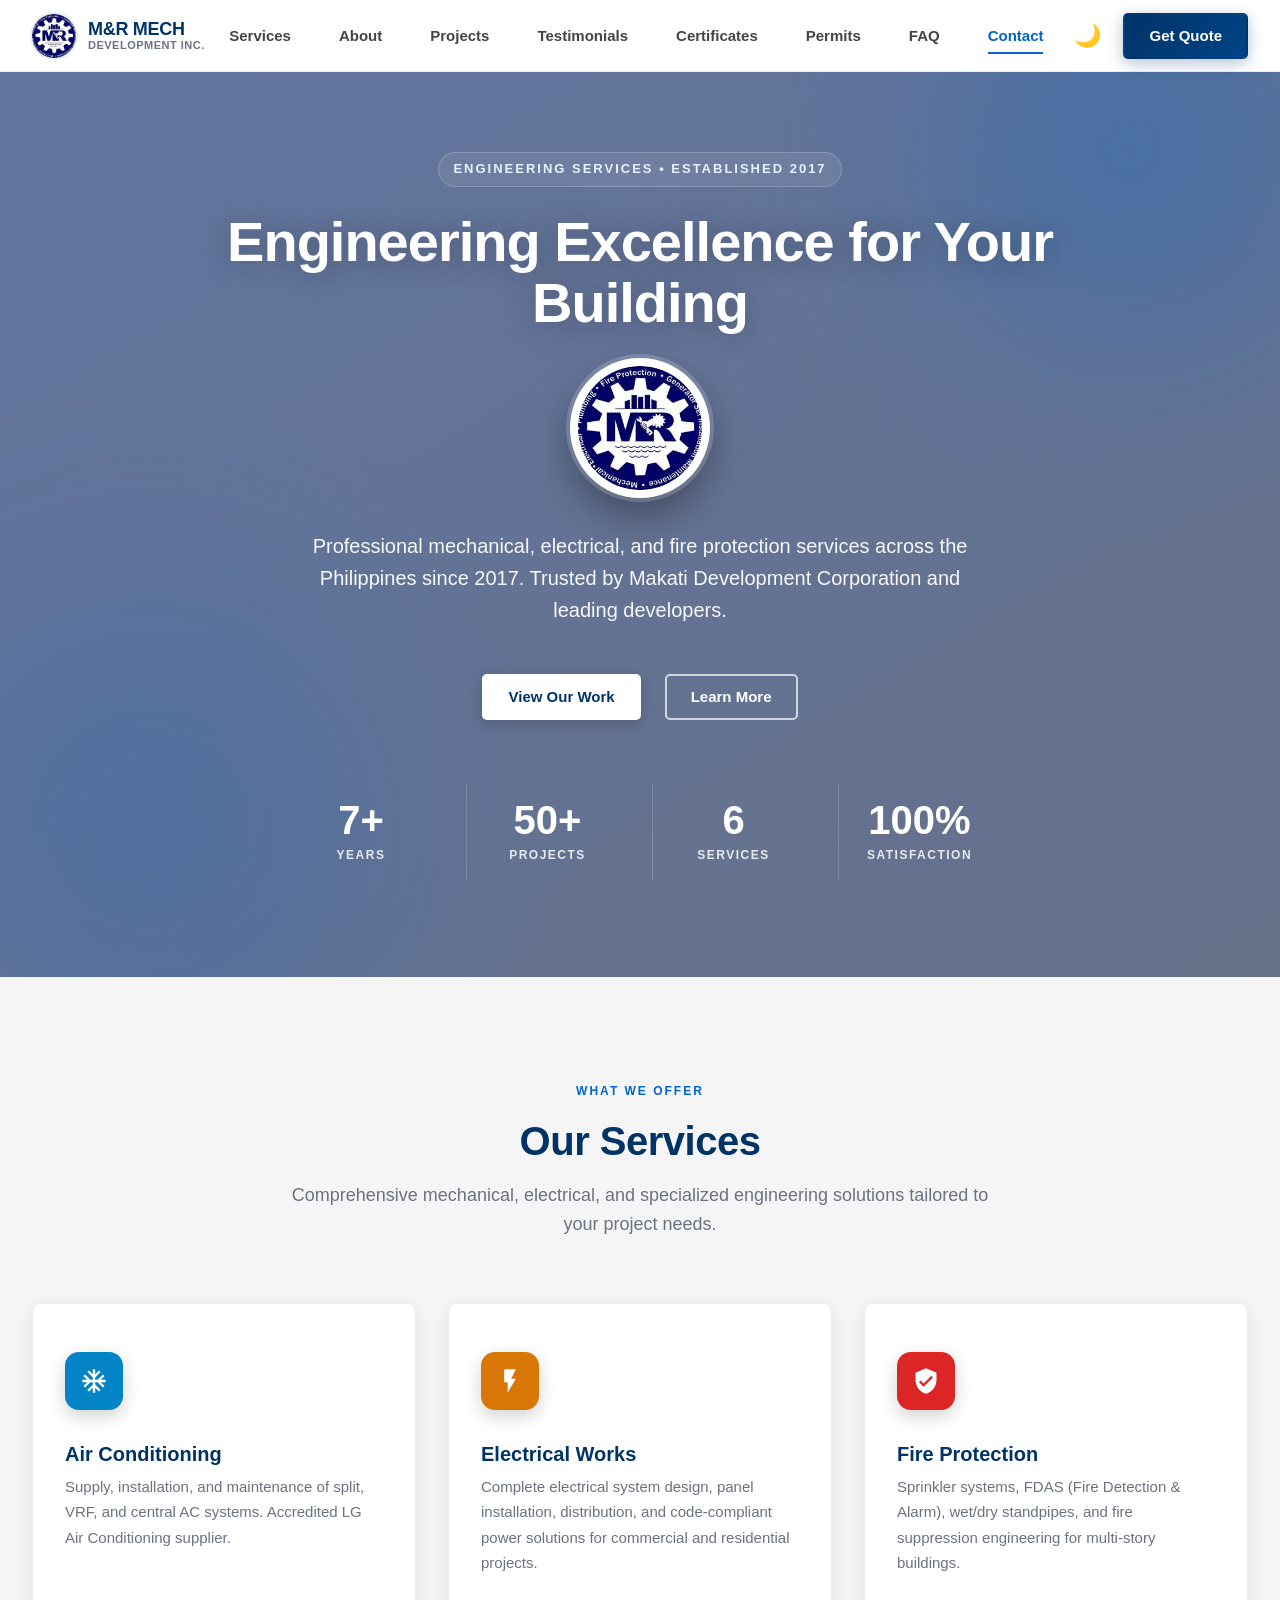
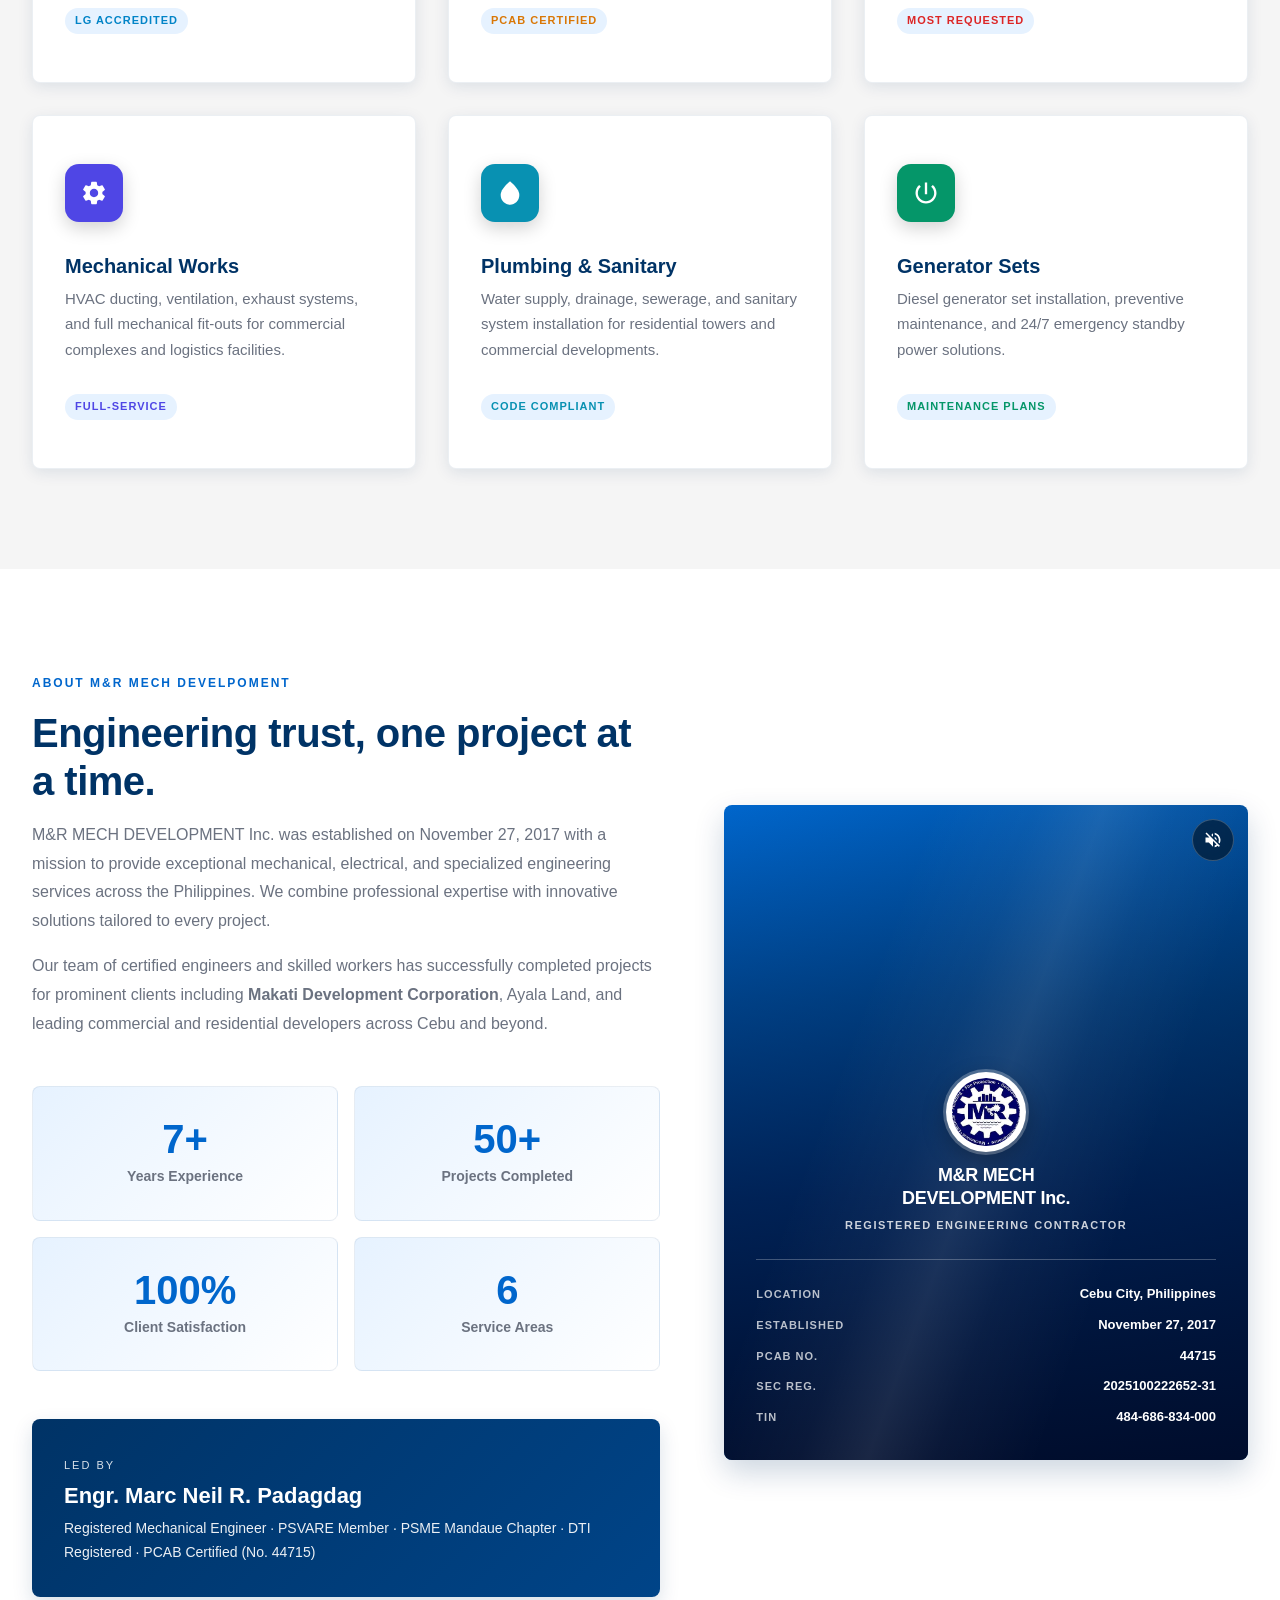
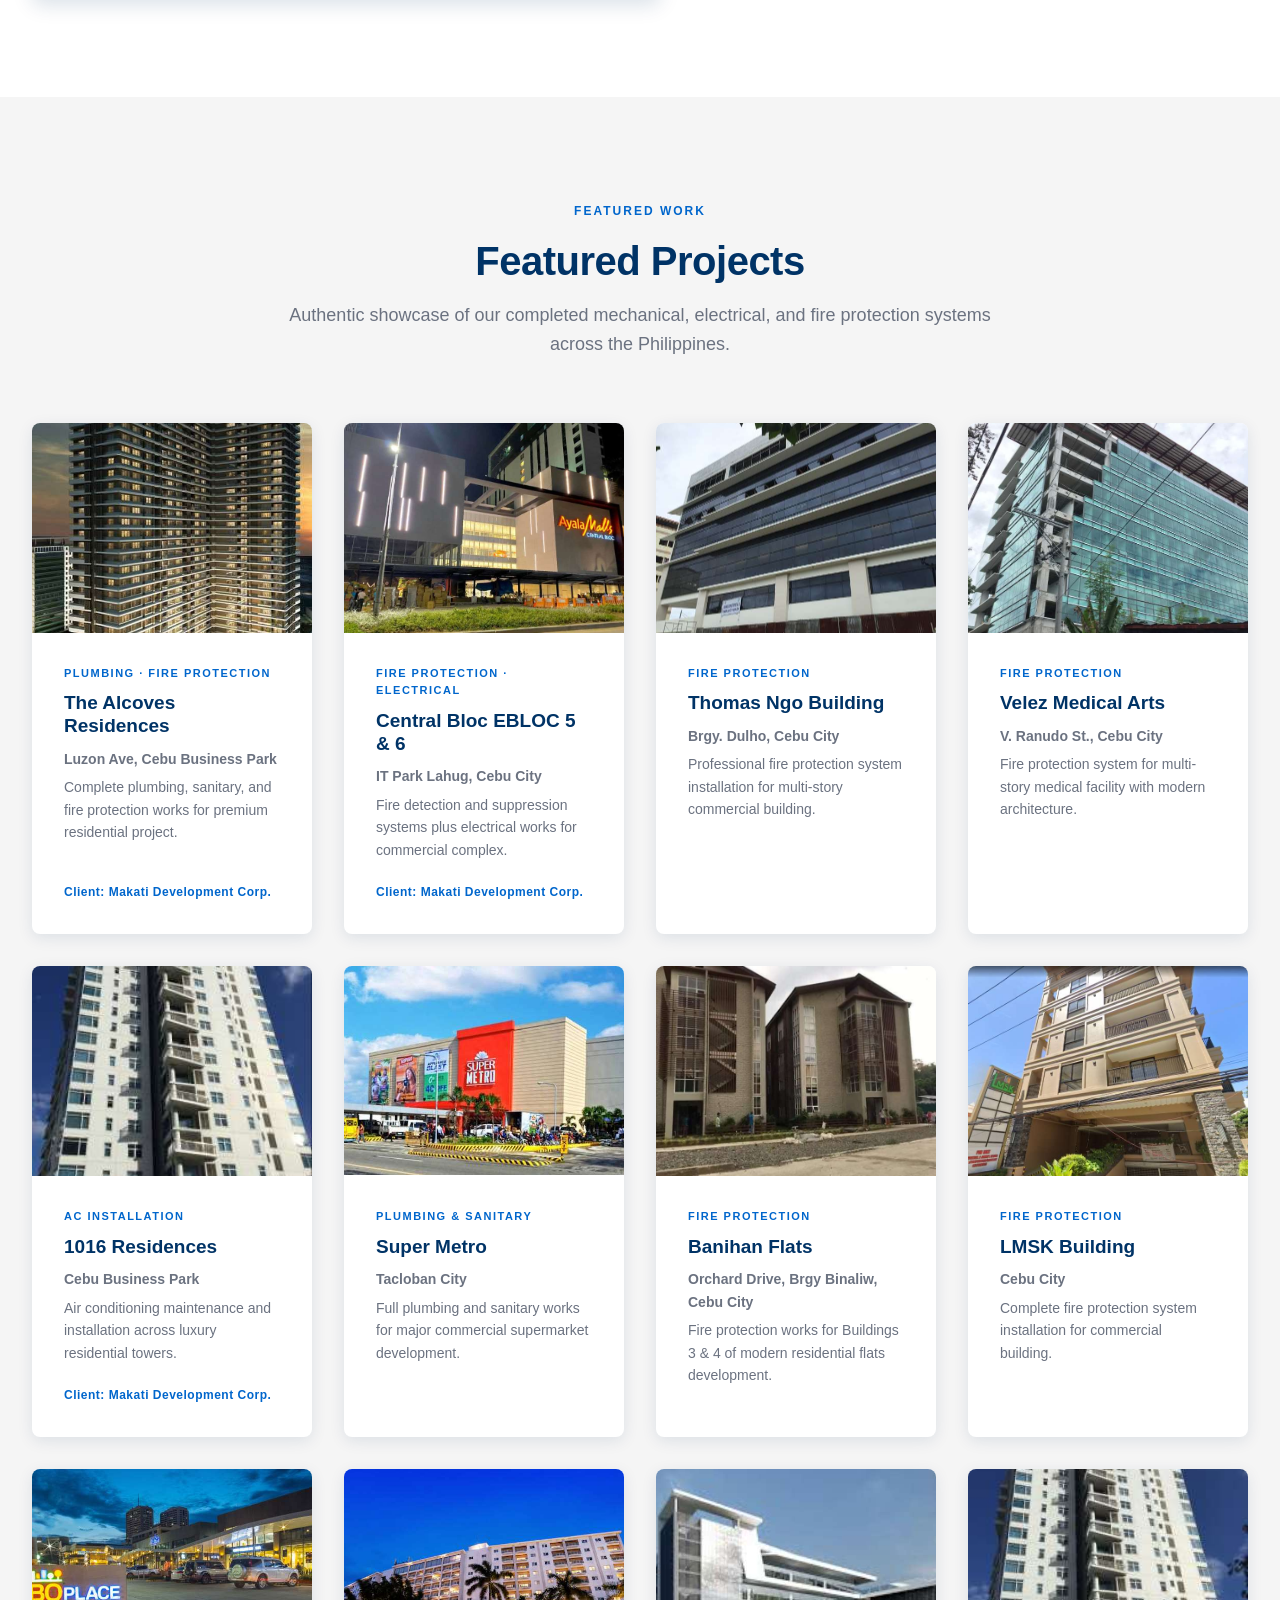
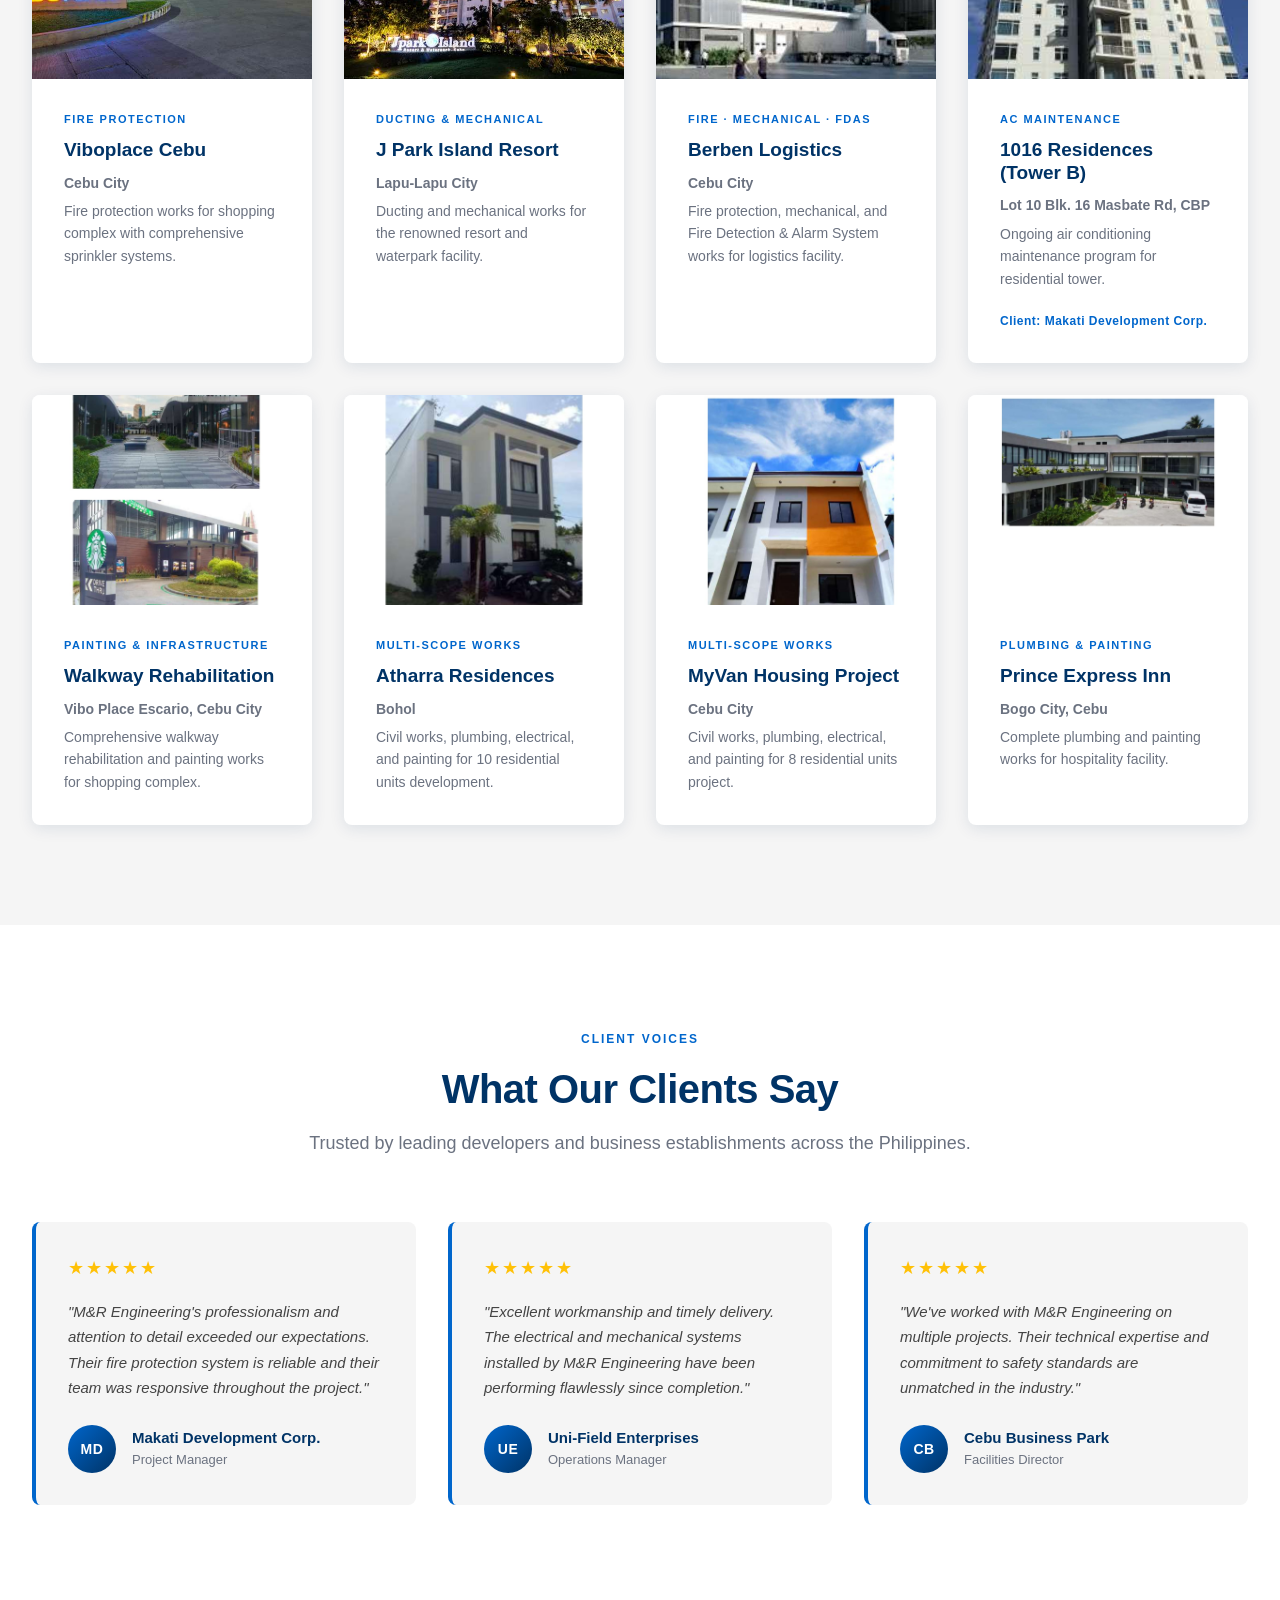
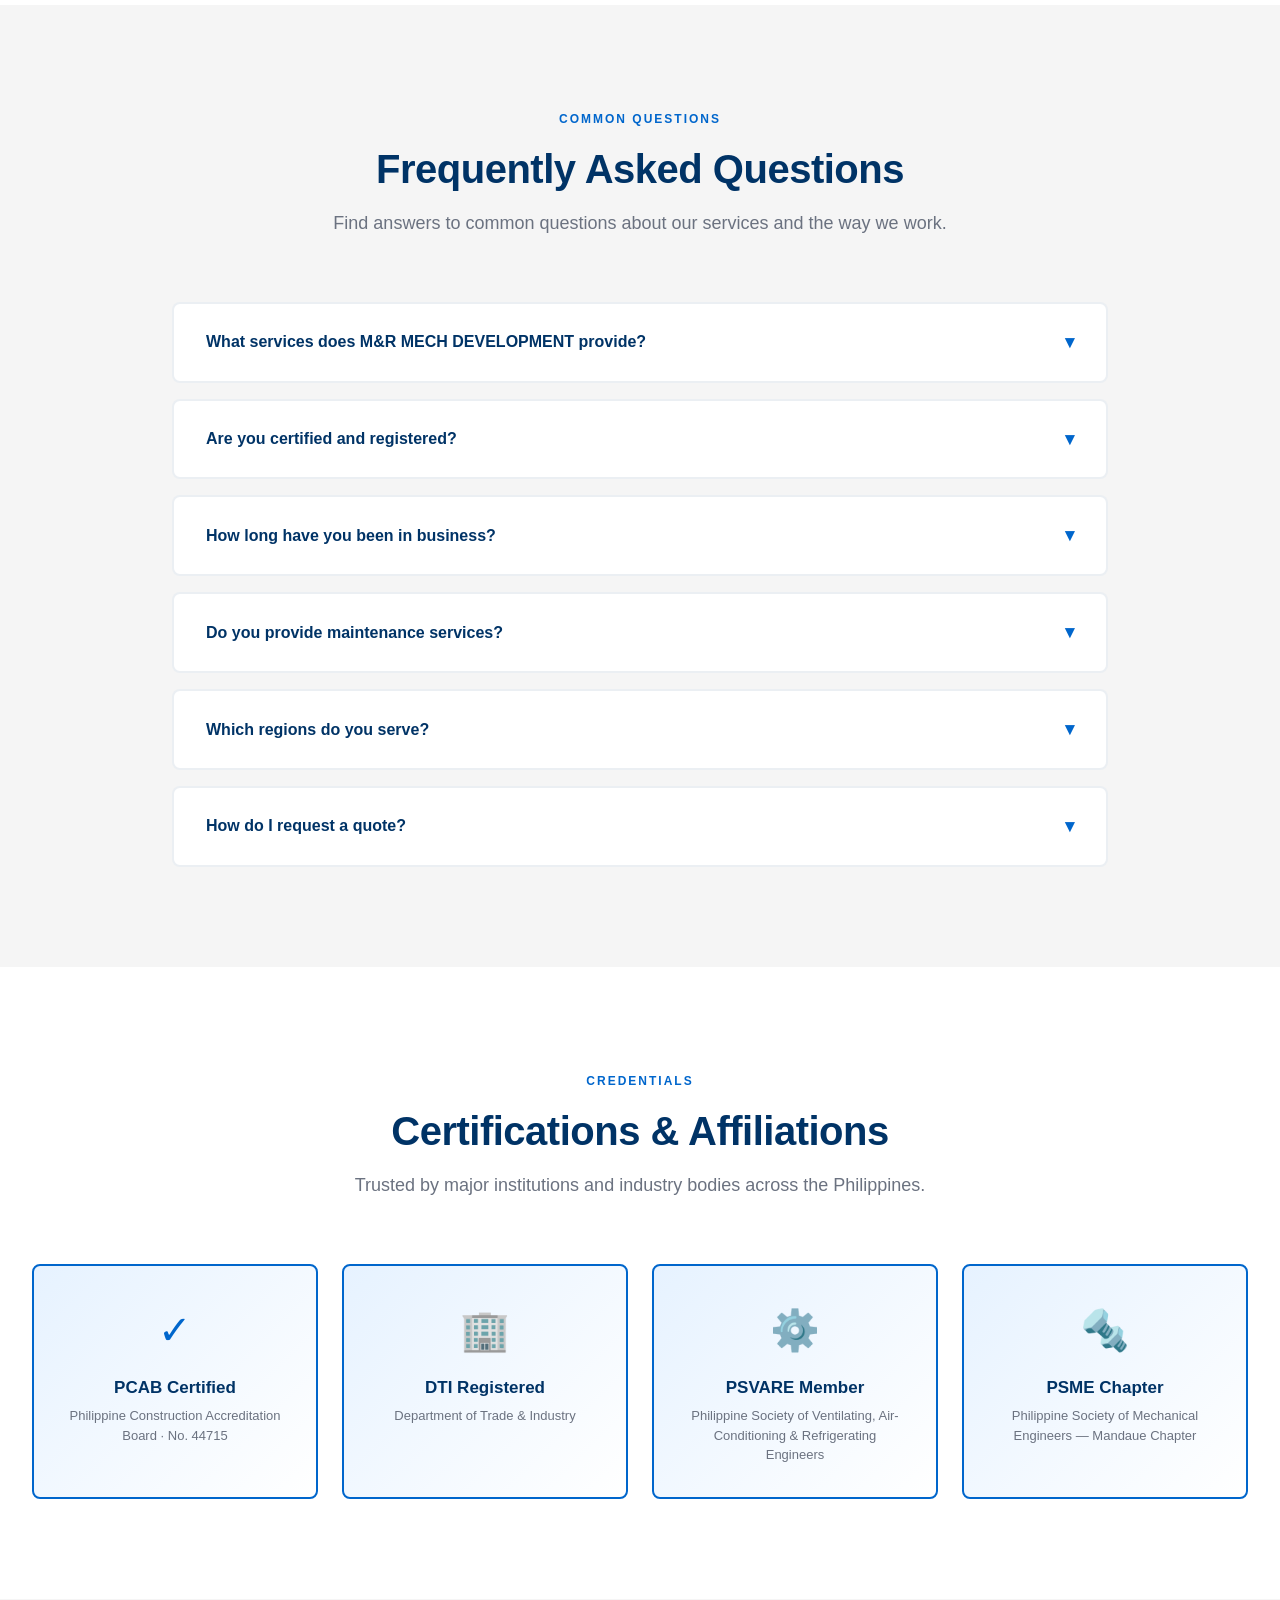
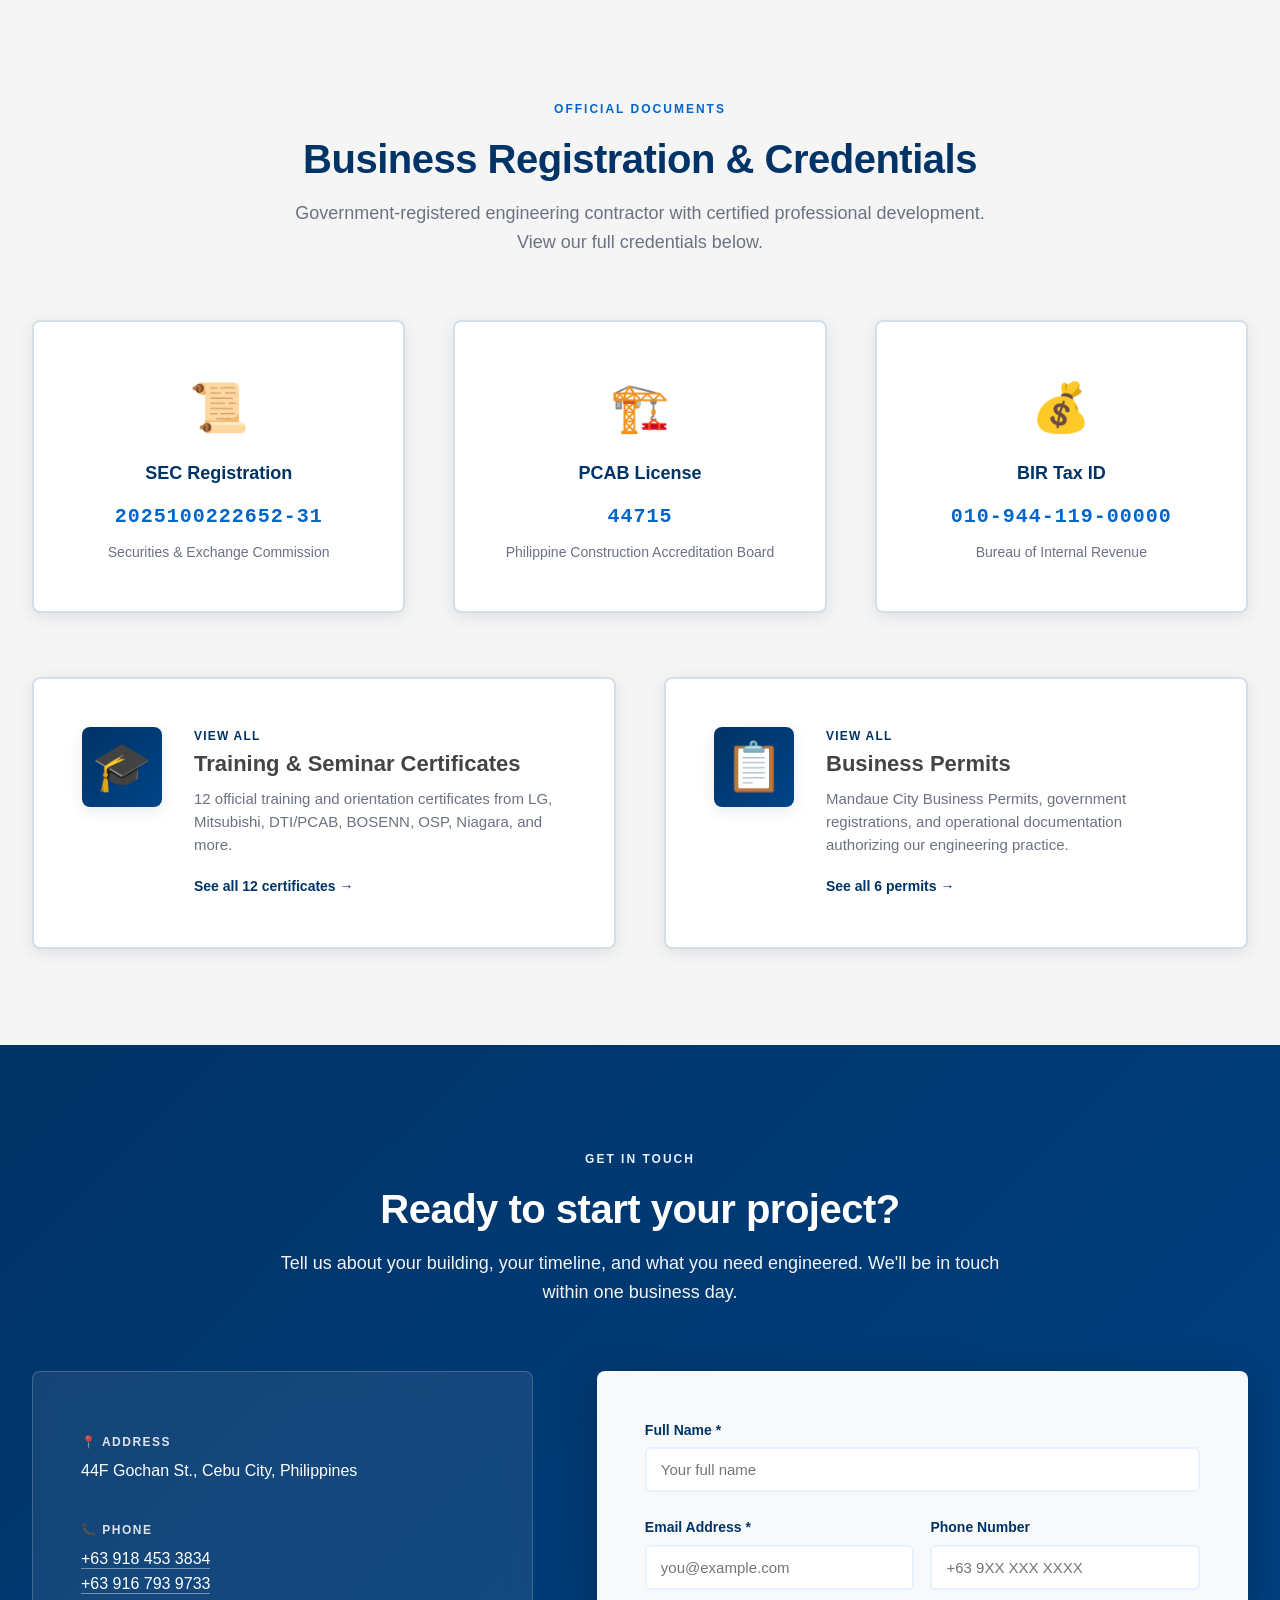
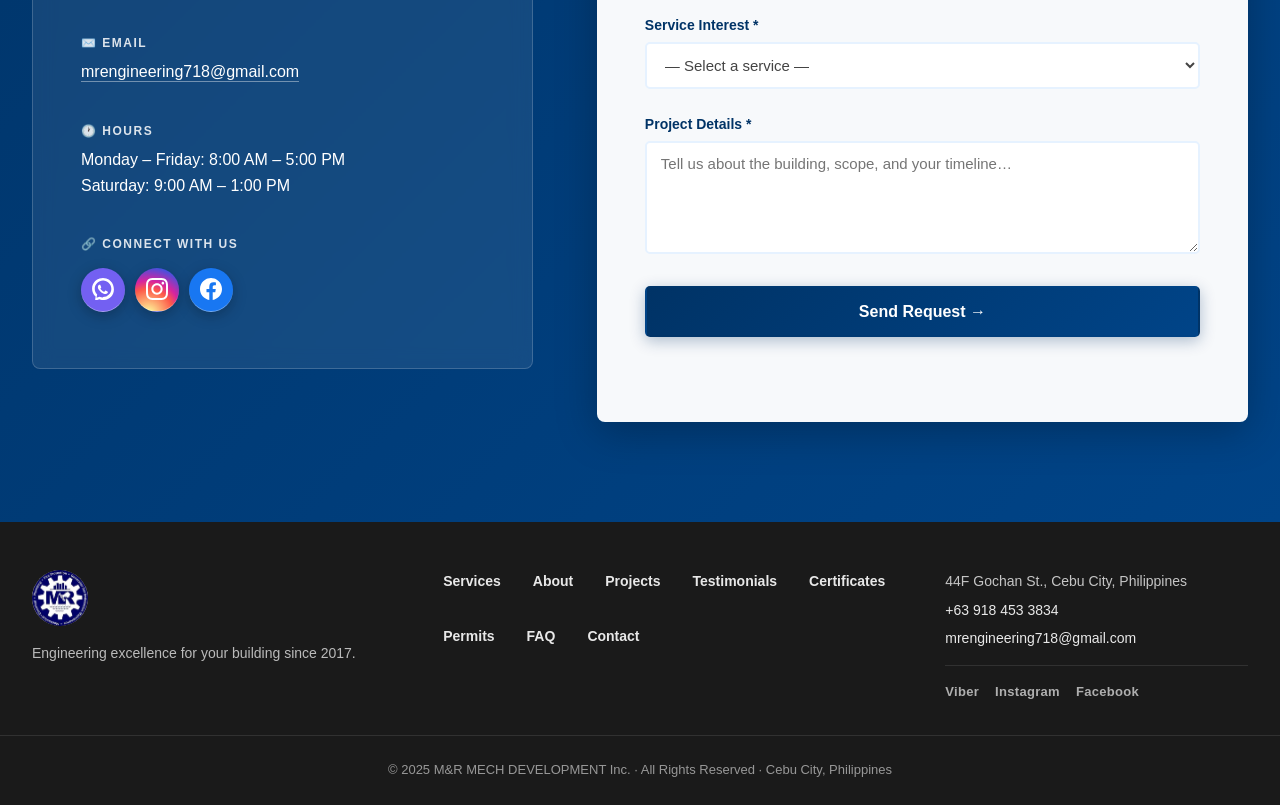
==== index.html @ e43847b6 "Split Certificates and Permits into dedicated pages New pages: - certificates.html: full gallery of " ====
<!doctype html>
<html lang="en">
  <head>
    <meta charset="utf-8" />
    <meta name="viewport" content="width=device-width, initial-scale=1, viewport-fit=cover" />
    <title>M&amp;R MECH DEVELOPMENT Inc. — Mechanical, Electrical & Fire Protection Services | Cebu City</title>
    <meta name="description" content="M&R Mechanical Development Inc. — Air conditioning, electrical, fire protection, mechanical, plumbing & generator services across the Philippines. PCAB & DTI registered, established 2017 in Cebu City." />
    <meta name="theme-color" content="#003366" />
    <link rel="icon" type="image/jpeg" href="assets/images/logo.jpg" />
    <link rel="stylesheet" href="assets/css/styles.css" />
  </head>
  <body>
    <a class="skip-link" href="#main">Skip to content</a>

    <div class="scroll-progress" id="scrollProgress" aria-hidden="true"></div>

    <header class="site-header" id="siteHeader">
      <div class="header-inner">
        <a class="brand" href="#top" aria-label="M&R Mechanical Development Inc. — home">
          <img src="assets/images/logo.jpg" alt="M&R Mechanical Development Inc. logo" class="brand-logo" />
          <span class="brand-text">
            <span class="brand-name">M&amp;R MECH</span>
            <span class="brand-tag">Development Inc.</span>
          </span>
        </a>

        <nav class="nav" id="siteNav" aria-label="Primary">
          <a href="#services">Services</a>
          <a href="#about">About</a>
          <a href="#projects">Projects</a>
          <a href="#testimonials">Testimonials</a>
          <a href="certificates.html">Certificates</a>
          <a href="permits.html">Permits</a>
          <a href="#faq">FAQ</a>
          <a href="#contact">Contact</a>
        </nav>

        <div class="header-actions">
          <button class="theme-toggle" id="themeToggle" type="button" aria-label="Toggle dark mode" title="Toggle theme">
            <span class="theme-icon" aria-hidden="true">🌙</span>
          </button>
          <a href="#contact" class="btn btn-primary btn-cta-header">Get Quote</a>
          <button class="hamburger" id="hamburger" type="button" aria-label="Open menu" aria-expanded="false" aria-controls="siteNav">
            <span></span><span></span><span></span>
          </button>
        </div>
      </div>
    </header>

    <main id="main">
      <!-- ============ HERO ============ -->
      <section class="hero" id="top">
        <video class="hero-video" autoplay muted loop playsinline preload="auto" aria-hidden="true">
          <source src="assets/video/hero-bg.mp4" type="video/mp4">
        </video>
        <div class="hero-bg" aria-hidden="true"></div>
        <div class="container hero-inner">
          <p class="eyebrow reveal" data-delay="0">Engineering Services • Established 2017</p>
          <h1 class="hero-title reveal" data-delay="100">Engineering Excellence for Your Building</h1>
          <div class="hero-logo-wrap reveal" data-delay="150" aria-hidden="true">
            <img src="assets/images/logo.jpg" alt="" class="hero-logo" />
          </div>
          <p class="hero-subtitle reveal" data-delay="200">
            Professional mechanical, electrical, and fire protection services across the Philippines since 2017.
            Trusted by Makati Development Corporation and leading developers.
          </p>
          <div class="hero-ctas reveal" data-delay="400">
            <a href="#projects" class="btn btn-primary-inverse">View Our Work</a>
            <a href="#about" class="btn btn-secondary-outline">Learn More</a>
          </div>
          <div class="hero-stats reveal" data-delay="600">
            <div><strong>7+</strong><span>Years</span></div>
            <div><strong>50+</strong><span>Projects</span></div>
            <div><strong>6</strong><span>Services</span></div>
            <div><strong>100%</strong><span>Satisfaction</span></div>
          </div>
        </div>
      </section>

      <!-- ============ SERVICES ============ -->
      <section class="section section-services" id="services">
        <div class="container">
          <header class="section-head reveal">
            <span class="section-eyebrow">What We Offer</span>
            <h2>Our Services</h2>
            <p>Comprehensive mechanical, electrical, and specialized engineering solutions tailored to your project needs.</p>
          </header>

          <div class="grid grid-3">

            <article class="service-card sc-ac reveal" data-delay="0" style="--service-color:#0284c7;">
              <div class="card-bg-img" aria-hidden="true"></div>
              <div class="service-icon-wrap" aria-hidden="true">
                <!-- AC unit / snowflake (Material "ac_unit") -->
                <svg class="service-svg" xmlns="http://www.w3.org/2000/svg" viewBox="0 0 24 24" fill="currentColor">
                  <path d="M22 11h-4.17l3.24-3.24-1.41-1.41L15 11h-2V9l4.66-4.66-1.41-1.41L13 6.17V2h-2v4.17L7.76 2.93 6.34 4.34 11 9v2H9L4.34 6.34 2.93 7.76 6.17 11H2v2h4.17l-3.24 3.24 1.41 1.41L9 13h2v2l-4.66 4.66 1.41 1.41L11 17.83V22h2v-4.17l3.24 3.24 1.41-1.41L13 15v-2h2l4.66 4.66 1.41-1.41L17.83 13H22v-2z"/>
                </svg>
              </div>
              <h3>Air Conditioning</h3>
              <p>Supply, installation, and maintenance of split, VRF, and central AC systems. Accredited LG Air Conditioning supplier.</p>
              <span class="service-tag">LG Accredited</span>
            </article>

            <article class="service-card sc-elec reveal" data-delay="100" style="--service-color:#d97706;">
              <div class="card-bg-img" aria-hidden="true"></div>
              <div class="service-icon-wrap" aria-hidden="true">
                <!-- Lightning bolt / electrical (Material "bolt") -->
                <svg class="service-svg" xmlns="http://www.w3.org/2000/svg" viewBox="0 0 24 24" fill="currentColor">
                  <path d="M7 2v11h3v9l7-12h-4l4-8z"/>
                </svg>
              </div>
              <h3>Electrical Works</h3>
              <p>Complete electrical system design, panel installation, distribution, and code-compliant power solutions for commercial and residential projects.</p>
              <span class="service-tag">PCAB Certified</span>
            </article>

            <article class="service-card sc-fire reveal" data-delay="200" style="--service-color:#dc2626;">
              <div class="card-bg-img" aria-hidden="true"></div>
              <div class="service-icon-wrap" aria-hidden="true">
                <!-- Shield with check / fire protection (Material "verified_user") -->
                <svg class="service-svg" xmlns="http://www.w3.org/2000/svg" viewBox="0 0 24 24" fill="currentColor">
                  <path d="M12 1L3 5v6c0 5.55 3.84 10.74 9 12 5.16-1.26 9-6.45 9-12V5l-9-4zm-2 16l-4-4 1.41-1.41L10 14.17l6.59-6.59L18 9l-8 8z"/>
                </svg>
              </div>
              <h3>Fire Protection</h3>
              <p>Sprinkler systems, FDAS (Fire Detection &amp; Alarm), wet/dry standpipes, and fire suppression engineering for multi-story buildings.</p>
              <span class="service-tag">Most Requested</span>
            </article>

            <article class="service-card sc-mech reveal" data-delay="300" style="--service-color:#4f46e5;">
              <div class="card-bg-img" aria-hidden="true"></div>
              <div class="service-icon-wrap" aria-hidden="true">
                <!-- Gear / settings (Material "settings") -->
                <svg class="service-svg" xmlns="http://www.w3.org/2000/svg" viewBox="0 0 24 24" fill="currentColor">
                  <path d="M19.14 12.94c.04-.3.06-.61.06-.94 0-.32-.02-.64-.07-.94l2.03-1.58c.18-.14.23-.41.12-.61l-1.92-3.32c-.12-.22-.37-.29-.59-.22l-2.39.96c-.5-.38-1.03-.7-1.62-.94l-.36-2.54c-.04-.24-.24-.41-.48-.41h-3.84c-.24 0-.43.17-.47.41l-.36 2.54c-.59.24-1.13.57-1.62.94l-2.39-.96c-.22-.08-.47 0-.59.22L2.74 8.87c-.12.21-.08.47.12.61l2.03 1.58c-.05.3-.09.63-.09.94s.02.64.07.94l-2.03 1.58c-.18.14-.23.41-.12.61l1.92 3.32c.12.22.37.29.59.22l2.39-.96c.5.38 1.03.7 1.62.94l.36 2.54c.05.24.24.41.48.41h3.84c.24 0 .44-.17.47-.41l.36-2.54c.59-.24 1.13-.56 1.62-.94l2.39.96c.22.08.47 0 .59-.22l1.92-3.32c.12-.22.07-.47-.12-.61l-2.01-1.58zM12 15.6c-1.98 0-3.6-1.62-3.6-3.6s1.62-3.6 3.6-3.6 3.6 1.62 3.6 3.6-1.62 3.6-3.6 3.6z"/>
                </svg>
              </div>
              <h3>Mechanical Works</h3>
              <p>HVAC ducting, ventilation, exhaust systems, and full mechanical fit-outs for commercial complexes and logistics facilities.</p>
              <span class="service-tag">Full-Service</span>
            </article>

            <article class="service-card sc-plumb reveal" data-delay="400" style="--service-color:#0891b2;">
              <div class="card-bg-img" aria-hidden="true"></div>
              <div class="service-icon-wrap" aria-hidden="true">
                <!-- Water drop / plumbing (Material "water_drop") -->
                <svg class="service-svg" xmlns="http://www.w3.org/2000/svg" viewBox="0 0 24 24" fill="currentColor">
                  <path d="M12 2C6.67 6.55 4 10.48 4 13.8 4 18.78 7.8 22 12 22s8-3.22 8-8.2c0-3.32-2.67-7.25-8-11.8z"/>
                </svg>
              </div>
              <h3>Plumbing &amp; Sanitary</h3>
              <p>Water supply, drainage, sewerage, and sanitary system installation for residential towers and commercial developments.</p>
              <span class="service-tag">Code Compliant</span>
            </article>

            <article class="service-card sc-gen reveal" data-delay="500" style="--service-color:#059669;">
              <div class="card-bg-img" aria-hidden="true"></div>
              <div class="service-icon-wrap" aria-hidden="true">
                <!-- Power / generator (Material "power_settings_new") -->
                <svg class="service-svg" xmlns="http://www.w3.org/2000/svg" viewBox="0 0 24 24" fill="currentColor">
                  <path d="M13 3h-2v10h2V3zm4.83 2.17l-1.42 1.42C17.99 7.86 19 9.81 19 12c0 3.87-3.13 7-7 7s-7-3.13-7-7c0-2.19 1.01-4.14 2.58-5.42L6.17 5.17C4.23 6.82 3 9.26 3 12c0 4.97 4.03 9 9 9s9-4.03 9-9c0-2.74-1.23-5.18-3.17-6.83z"/>
                </svg>
              </div>
              <h3>Generator Sets</h3>
              <p>Diesel generator set installation, preventive maintenance, and 24/7 emergency standby power solutions.</p>
              <span class="service-tag">Maintenance Plans</span>
            </article>

          </div>
        </div>
      </section>

      <!-- ============ ABOUT ============ -->
      <section class="section section-about" id="about">
        <div class="container">
          <div class="about-grid">
            <div class="about-content reveal">
              <span class="section-eyebrow">About M&amp;R MECH DEVELPOMENT</span>
              <h2>Engineering trust, one project at a time.</h2>
              <p>
                M&amp;R MECH DEVELOPMENT Inc. was established on November 27, 2017 with a mission to provide
                exceptional mechanical, electrical, and specialized engineering services across the Philippines.
                We combine professional expertise with innovative solutions tailored to every project.
              </p>
              <p>
                Our team of certified engineers and skilled workers has successfully completed projects for
                prominent clients including <strong>Makati Development Corporation</strong>, Ayala Land, and leading
                commercial and residential developers across Cebu and beyond.
              </p>

              <div class="stat-grid">
                <div class="stat-box"><strong>7+</strong><span>Years Experience</span></div>
                <div class="stat-box"><strong>50+</strong><span>Projects Completed</span></div>
                <div class="stat-box"><strong>100%</strong><span>Client Satisfaction</span></div>
                <div class="stat-box"><strong>6</strong><span>Service Areas</span></div>
              </div>

              <div class="founder-card">
                <span class="founder-label">Led by</span>
                <h3>Engr. Marc Neil R. Padagdag</h3>
                <p>Registered Mechanical Engineer · PSVARE Member · PSME Mandaue Chapter · DTI Registered · PCAB Certified (No. 44715)</p>
              </div>
            </div>

            <aside class="about-media reveal" data-delay="200">
              <div class="about-media-card">
                <!-- Background video -->
                <video class="amc-video" autoplay muted loop playsinline preload="auto" aria-hidden="true">
                  <source src="assets/video/about-bg.mp4" type="video/mp4">
                </video>
                <!-- Mute / unmute toggle -->
                <button class="amc-mute-btn" id="amcMuteBtn" aria-label="Unmute video" title="Unmute video">
                  <!-- Muted icon (default) -->
                  <svg class="icon-muted" xmlns="http://www.w3.org/2000/svg" viewBox="0 0 24 24" fill="currentColor" aria-hidden="true">
                    <path d="M16.5 12A4.5 4.5 0 0 0 14 7.97V10.18L16.45 12.63C16.48 12.43 16.5 12.22 16.5 12ZM19 12c0 .94-.2 1.82-.54 2.64l1.51 1.51C20.63 14.91 21 13.5 21 12c0-4.28-2.99-7.86-7-8.77V5.29C16.89 6.16 19 8.83 19 12ZM4.27 3 3 4.27 7.73 9H3v6h4l5 5v-6.73l4.25 4.25A6.995 6.995 0 0 1 14 18.7v2.06a8.994 8.994 0 0 0 3.68-1.74l1.31 1.31L20.27 19 12 10.73 4.27 3ZM12 4 9.91 6.09 12 8.18V4Z"/>
                  </svg>
                  <!-- Unmuted icon (shown when active) -->
                  <svg class="icon-unmuted" xmlns="http://www.w3.org/2000/svg" viewBox="0 0 24 24" fill="currentColor" aria-hidden="true">
                    <path d="M3 9v6h4l5 5V4L7 9H3zm13.5 3A4.5 4.5 0 0 0 14 7.97v8.05c1.48-.73 2.5-2.25 2.5-4.02zM14 3.23v2.06c2.89.86 5 3.54 5 6.71s-2.11 5.85-5 6.71v2.06c4.01-.91 7-4.49 7-8.77s-2.99-7.86-7-8.77z"/>
                  </svg>
                </button>
                <!-- Content pinned to bottom -->
                <div class="amc-content">
                  <div class="amc-header">
                    <img src="assets/images/logo.jpg" alt="M&R MECH DEVELOPMENT Inc. logo" class="amc-logo" />
                    <p class="amc-company">M&amp;R MECH<br>DEVELOPMENT Inc.</p>
                    <p class="amc-role">Registered Engineering Contractor</p>
                  </div>
                  <div class="amc-sep" aria-hidden="true"></div>
                  <ul class="amc-list">
                    <li>
                      <span class="amc-k">Location</span>
                      <span class="amc-v">Cebu City, Philippines</span>
                    </li>
                    <li>
                      <span class="amc-k">Established</span>
                      <span class="amc-v">November 27, 2017</span>
                    </li>
                    <li>
                      <span class="amc-k">PCAB No.</span>
                      <span class="amc-v">44715</span>
                    </li>
                    <li>
                      <span class="amc-k">SEC Reg.</span>
                      <span class="amc-v">2025100222652-31</span>
                    </li>
                    <li>
                      <span class="amc-k">TIN</span>
                      <span class="amc-v">484-686-834-000</span>
                    </li>
                  </ul>
                </div>
              </div>
            </aside>
          </div>
        </div>
      </section>

      <!-- ============ PROJECTS ============ -->
      <section class="section section-projects" id="projects">
        <div class="container">
          <header class="section-head reveal">
            <span class="section-eyebrow">Featured Work</span>
            <h2>Featured Projects</h2>
            <p>Authentic showcase of our completed mechanical, electrical, and fire protection systems across the Philippines.</p>
          </header>

          <div class="grid grid-4 project-grid">
            <article class="project-card reveal" data-delay="0">
              <div class="project-img"><img src="assets/images/projects/03-the-alcoves.jpg" alt="The Alcoves residential tower at dusk, Cebu Business Park" loading="lazy" /></div>
              <div class="project-info">
                <span class="project-cat">Plumbing · Fire Protection</span>
                <h3>The Alcoves Residences</h3>
                <p class="project-loc">Luzon Ave, Cebu Business Park</p>
                <p>Complete plumbing, sanitary, and fire protection works for premium residential project.</p>
                <span class="project-client">Client: Makati Development Corp.</span>
              </div>
            </article>

            <article class="project-card reveal" data-delay="100">
              <div class="project-img"><img src="assets/images/projects/04-central-bloc-ayala.jpg" alt="Ayala Malls Central Bloc storefront at night, IT Park Lahug" loading="lazy" /></div>
              <div class="project-info">
                <span class="project-cat">Fire Protection · Electrical</span>
                <h3>Central Bloc EBLOC 5 &amp; 6</h3>
                <p class="project-loc">IT Park Lahug, Cebu City</p>
                <p>Fire detection and suppression systems plus electrical works for commercial complex.</p>
                <span class="project-client">Client: Makati Development Corp.</span>
              </div>
            </article>

            <article class="project-card reveal" data-delay="200">
              <div class="project-img"><img src="assets/images/projects/01-thomas-ngo-building.jpg" alt="Thomas Ngo Building modern facade, Brgy Dulho Cebu City" loading="lazy" /></div>
              <div class="project-info">
                <span class="project-cat">Fire Protection</span>
                <h3>Thomas Ngo Building</h3>
                <p class="project-loc">Brgy. Dulho, Cebu City</p>
                <p>Professional fire protection system installation for multi-story commercial building.</p>
              </div>
            </article>

            <article class="project-card reveal" data-delay="300">
              <div class="project-img"><img src="assets/images/projects/02-velez-medical-arts.jpg" alt="Velez Medical Arts glass facade, V. Ranudo St Cebu City" loading="lazy" /></div>
              <div class="project-info">
                <span class="project-cat">Fire Protection</span>
                <h3>Velez Medical Arts</h3>
                <p class="project-loc">V. Ranudo St., Cebu City</p>
                <p>Fire protection system for multi-story medical facility with modern architecture.</p>
              </div>
            </article>

            <article class="project-card reveal" data-delay="0">
              <div class="project-img"><img src="assets/images/projects/05-1016-residences-a.jpg" alt="1016 Residences tower, Cebu Business Park" loading="lazy" /></div>
              <div class="project-info">
                <span class="project-cat">AC Installation</span>
                <h3>1016 Residences</h3>
                <p class="project-loc">Cebu Business Park</p>
                <p>Air conditioning maintenance and installation across luxury residential towers.</p>
                <span class="project-client">Client: Makati Development Corp.</span>
              </div>
            </article>

            <article class="project-card reveal" data-delay="100">
              <div class="project-img"><img src="assets/images/projects/06-super-metro-tacloban.jpg" alt="Super Metro supermarket storefront, Tacloban City" loading="lazy" /></div>
              <div class="project-info">
                <span class="project-cat">Plumbing &amp; Sanitary</span>
                <h3>Super Metro</h3>
                <p class="project-loc">Tacloban City</p>
                <p>Full plumbing and sanitary works for major commercial supermarket development.</p>
              </div>
            </article>

            <article class="project-card reveal" data-delay="200">
              <div class="project-img"><img src="assets/images/projects/07-banihan-flats.jpg" alt="Banihan Flats residential buildings, Orchard Drive Cebu City" loading="lazy" /></div>
              <div class="project-info">
                <span class="project-cat">Fire Protection</span>
                <h3>Banihan Flats</h3>
                <p class="project-loc">Orchard Drive, Brgy Binaliw, Cebu City</p>
                <p>Fire protection works for Buildings 3 &amp; 4 of modern residential flats development.</p>
              </div>
            </article>

            <article class="project-card reveal" data-delay="300">
              <div class="project-img"><img src="assets/images/projects/08-lmsk-building.jpg" alt="LMSK Building beige commercial facade, Cebu City" loading="lazy" /></div>
              <div class="project-info">
                <span class="project-cat">Fire Protection</span>
                <h3>LMSK Building</h3>
                <p class="project-loc">Cebu City</p>
                <p>Complete fire protection system installation for commercial building.</p>
              </div>
            </article>

            <article class="project-card reveal" data-delay="0">
              <div class="project-img"><img src="assets/images/projects/09-viboplace-cebu.jpg" alt="Viboplace shopping complex at night with lit signage" loading="lazy" /></div>
              <div class="project-info">
                <span class="project-cat">Fire Protection</span>
                <h3>Viboplace Cebu</h3>
                <p class="project-loc">Cebu City</p>
                <p>Fire protection works for shopping complex with comprehensive sprinkler systems.</p>
              </div>
            </article>

            <article class="project-card reveal" data-delay="100">
              <div class="project-img"><img src="assets/images/projects/10-jpark-lapu-lapu.jpg" alt="J Park Island Resort at dusk, Lapu-Lapu City" loading="lazy" /></div>
              <div class="project-info">
                <span class="project-cat">Ducting &amp; Mechanical</span>
                <h3>J Park Island Resort</h3>
                <p class="project-loc">Lapu-Lapu City</p>
                <p>Ducting and mechanical works for the renowned resort and waterpark facility.</p>
              </div>
            </article>

            <article class="project-card reveal" data-delay="200">
              <div class="project-img"><img src="assets/images/projects/11-berben-logistics.jpg" alt="Berben Logistics modern facility rendering" loading="lazy" /></div>
              <div class="project-info">
                <span class="project-cat">Fire · Mechanical · FDAS</span>
                <h3>Berben Logistics</h3>
                <p class="project-loc">Cebu City</p>
                <p>Fire protection, mechanical, and Fire Detection &amp; Alarm System works for logistics facility.</p>
              </div>
            </article>

            <article class="project-card reveal" data-delay="300">
              <div class="project-img"><img src="assets/images/projects/05-1016-residences-b.jpg" alt="1016 Residences second view, Cebu Business Park" loading="lazy" /></div>
              <div class="project-info">
                <span class="project-cat">AC Maintenance</span>
                <h3>1016 Residences (Tower B)</h3>
                <p class="project-loc">Lot 10 Blk. 16 Masbate Rd, CBP</p>
                <p>Ongoing air conditioning maintenance program for residential tower.</p>
                <span class="project-client">Client: Makati Development Corp.</span>
              </div>
            </article>

            <article class="project-card reveal" data-delay="0">
              <div class="project-img"><img src="assets/images/projects/walkway-vibo.jpg" alt="Walkway rehabilitation at Vibo Place Escario, Cebu City" loading="lazy" /></div>
              <div class="project-info">
                <span class="project-cat">Painting &amp; Infrastructure</span>
                <h3>Walkway Rehabilitation</h3>
                <p class="project-loc">Vibo Place Escario, Cebu City</p>
                <p>Comprehensive walkway rehabilitation and painting works for shopping complex.</p>
              </div>
            </article>

            <article class="project-card reveal" data-delay="100">
              <div class="project-img"><img src="assets/images/projects/atharra-residences.jpg" alt="Atharra Residences two-story residential unit, Bohol" loading="lazy" /></div>
              <div class="project-info">
                <span class="project-cat">Multi-Scope Works</span>
                <h3>Atharra Residences</h3>
                <p class="project-loc">Bohol</p>
                <p>Civil works, plumbing, electrical, and painting for 10 residential units development.</p>
              </div>
            </article>

            <article class="project-card reveal" data-delay="200">
              <div class="project-img"><img src="assets/images/projects/myvan-housing.jpg" alt="MyVan Housing Project orange-accent residential unit" loading="lazy" /></div>
              <div class="project-info">
                <span class="project-cat">Multi-Scope Works</span>
                <h3>MyVan Housing Project</h3>
                <p class="project-loc">Cebu City</p>
                <p>Civil works, plumbing, electrical, and painting for 8 residential units project.</p>
              </div>
            </article>

            <article class="project-card reveal" data-delay="300">
              <div class="project-img"><img src="assets/images/projects/prince-express-inn.jpg" alt="Prince Express Inn hospitality facility, Bogo City Cebu" loading="lazy" /></div>
              <div class="project-info">
                <span class="project-cat">Plumbing &amp; Painting</span>
                <h3>Prince Express Inn</h3>
                <p class="project-loc">Bogo City, Cebu</p>
                <p>Complete plumbing and painting works for hospitality facility.</p>
              </div>
            </article>
          </div>
        </div>
      </section>

      <!-- ============ TESTIMONIALS ============ -->
      <section class="section section-testimonials" id="testimonials">
        <div class="container">
          <header class="section-head reveal">
            <span class="section-eyebrow">Client Voices</span>
            <h2>What Our Clients Say</h2>
            <p>Trusted by leading developers and business establishments across the Philippines.</p>
          </header>

          <div class="grid grid-3">
            <article class="testimonial-card reveal" data-delay="0">
              <div class="stars" aria-label="5 out of 5 stars">★★★★★</div>
              <blockquote>"M&amp;R Engineering's professionalism and attention to detail exceeded our expectations. Their fire protection system is reliable and their team was responsive throughout the project."</blockquote>
              <footer class="testimonial-author">
                <div class="avatar avatar-gradient">MD</div>
                <div>
                  <strong>Makati Development Corp.</strong>
                  <span>Project Manager</span>
                </div>
              </footer>
            </article>

            <article class="testimonial-card reveal" data-delay="150">
              <div class="stars" aria-label="5 out of 5 stars">★★★★★</div>
              <blockquote>"Excellent workmanship and timely delivery. The electrical and mechanical systems installed by M&amp;R Engineering have been performing flawlessly since completion."</blockquote>
              <footer class="testimonial-author">
                <div class="avatar avatar-gradient">UE</div>
                <div>
                  <strong>Uni-Field Enterprises</strong>
                  <span>Operations Manager</span>
                </div>
              </footer>
            </article>

            <article class="testimonial-card reveal" data-delay="300">
              <div class="stars" aria-label="5 out of 5 stars">★★★★★</div>
              <blockquote>"We've worked with M&amp;R Engineering on multiple projects. Their technical expertise and commitment to safety standards are unmatched in the industry."</blockquote>
              <footer class="testimonial-author">
                <div class="avatar avatar-gradient">CB</div>
                <div>
                  <strong>Cebu Business Park</strong>
                  <span>Facilities Director</span>
                </div>
              </footer>
            </article>
          </div>
        </div>
      </section>

      <!-- ============ FAQ ============ -->
      <section class="section section-faq" id="faq">
        <div class="container container-narrow">
          <header class="section-head reveal">
            <span class="section-eyebrow">Common Questions</span>
            <h2>Frequently Asked Questions</h2>
            <p>Find answers to common questions about our services and the way we work.</p>
          </header>

          <div class="faq-list reveal">
            <details class="faq-item">
              <summary>What services does M&amp;R MECH DEVELOPMENT provide?</summary>
              <div class="faq-body">
                <p>We provide comprehensive mechanical, electrical, and specialized engineering services including Air Conditioning (LG-accredited), Electrical Works, Fire Protection, Mechanical Works, Plumbing &amp; Sanitary, and Diesel Generator Set maintenance.</p>
              </div>
            </details>
            <details class="faq-item">
              <summary>Are you certified and registered?</summary>
              <div class="faq-body">
                <p>Yes. We are PCAB certified (No. 44715), DTI registered, and our founder Engr. Marc Neil R. Padagdag is a registered Mechanical Engineer with memberships in PSVARE and PSME Mandaue Chapter. SEC Certificate No. 2025100222652-31.</p>
              </div>
            </details>
            <details class="faq-item">
              <summary>How long have you been in business?</summary>
              <div class="faq-body">
                <p>M&amp;R MECH DEVELOPMENT Inc. was established on November 27, 2017. Over the years, we've successfully completed numerous projects for major clients including Makati Development Corporation, Ayala Land, and leading commercial establishments.</p>
              </div>
            </details>
            <details class="faq-item">
              <summary>Do you provide maintenance services?</summary>
              <div class="faq-body">
                <p>Yes, we provide comprehensive maintenance services for all systems we install — AC maintenance, generator set support, fire protection inspections, and electrical system checks. We offer scheduled preventive maintenance plans tailored to your facility.</p>
              </div>
            </details>
            <details class="faq-item">
              <summary>Which regions do you serve?</summary>
              <div class="faq-body">
                <p>Headquartered in Cebu City, we serve clients across the Philippines. Past projects span Cebu (Cebu Business Park, IT Park, Mandaue), Lapu-Lapu, and as far as Tacloban City.</p>
              </div>
            </details>
            <details class="faq-item">
              <summary>How do I request a quote?</summary>
              <div class="faq-body">
                <p>Use the contact form below, email <a href="mailto:mrengineering718@gmail.com">mrengineering718@gmail.com</a>, or call <a href="tel:+639184533834">+63 918 453 3834</a>. We typically respond within one business day with next steps for site survey or scoping.</p>
              </div>
            </details>
          </div>
        </div>
      </section>

      <!-- ============ CERTIFICATIONS ============ -->
      <section class="section section-certs">
        <div class="container">
          <header class="section-head reveal">
            <span class="section-eyebrow">Credentials</span>
            <h2>Certifications &amp; Affiliations</h2>
            <p>Trusted by major institutions and industry bodies across the Philippines.</p>
          </header>

          <div class="grid grid-4 cert-grid">
            <div class="cert-badge reveal" data-delay="0">
              <div class="cert-icon">✓</div>
              <h4>PCAB Certified</h4>
              <p>Philippine Construction Accreditation Board · No. 44715</p>
            </div>
            <div class="cert-badge reveal" data-delay="100">
              <div class="cert-icon">🏢</div>
              <h4>DTI Registered</h4>
              <p>Department of Trade &amp; Industry</p>
            </div>
            <div class="cert-badge reveal" data-delay="200">
              <div class="cert-icon">⚙️</div>
              <h4>PSVARE Member</h4>
              <p>Philippine Society of Ventilating, Air-Conditioning &amp; Refrigerating Engineers</p>
            </div>
            <div class="cert-badge reveal" data-delay="300">
              <div class="cert-icon">🔩</div>
              <h4>PSME Chapter</h4>
              <p>Philippine Society of Mechanical Engineers — Mandaue Chapter</p>
            </div>
          </div>
        </div>
      </section>

      <!-- ============ CREDENTIALS (TEASERS) ============ -->
      <section class="section section-credentials">
        <div class="container">
          <header class="section-head reveal">
            <span class="section-eyebrow">Official Documents</span>
            <h2>Business Registration &amp; Credentials</h2>
            <p>Government-registered engineering contractor with certified professional development. View our full credentials below.</p>
          </header>

          <!-- CREDENTIALS CARDS -->
          <div class="credentials-highlight reveal">
            <div class="cred-card cred-card-sec">
              <div class="cred-icon">📜</div>
              <h3>SEC Registration</h3>
              <p class="cred-number">2025100222652-31</p>
              <p class="cred-label">Securities &amp; Exchange Commission</p>
            </div>
            <div class="cred-card cred-card-pcab">
              <div class="cred-icon">🏗️</div>
              <h3>PCAB License</h3>
              <p class="cred-number">44715</p>
              <p class="cred-label">Philippine Construction Accreditation Board</p>
            </div>
            <div class="cred-card cred-card-tin">
              <div class="cred-icon">💰</div>
              <h3>BIR Tax ID</h3>
              <p class="cred-number">010-944-119-00000</p>
              <p class="cred-label">Bureau of Internal Revenue</p>
            </div>
          </div>

          <!-- TEASER LINKS to dedicated pages -->
          <div class="credentials-teasers reveal" data-delay="200">
            <a href="certificates.html" class="teaser-card">
              <div class="teaser-icon">🎓</div>
              <div class="teaser-body">
                <span class="teaser-eyebrow">View All</span>
                <h3>Training &amp; Seminar Certificates</h3>
                <p>12 official training and orientation certificates from LG, Mitsubishi, DTI/PCAB, BOSENN, OSP, Niagara, and more.</p>
                <span class="teaser-cta">See all 12 certificates →</span>
              </div>
            </a>

            <a href="permits.html" class="teaser-card">
              <div class="teaser-icon">📋</div>
              <div class="teaser-body">
                <span class="teaser-eyebrow">View All</span>
                <h3>Business Permits</h3>
                <p>Mandaue City Business Permits, government registrations, and operational documentation authorizing our engineering practice.</p>
                <span class="teaser-cta">See all 6 permits →</span>
              </div>
            </a>
          </div>
        </div>
      </section>

      <!-- ============ CONTACT ============ -->
      <section class="section section-contact" id="contact">
        <div class="container">
          <header class="section-head section-head-light reveal">
            <span class="section-eyebrow">Get In Touch</span>
            <h2>Ready to start your project?</h2>
            <p>Tell us about your building, your timeline, and what you need engineered. We'll be in touch within one business day.</p>
          </header>

          <div class="contact-grid">
            <aside class="contact-info reveal">
              <div class="contact-item">
                <span class="contact-label">📍 Address</span>
                <p>44F Gochan St., Cebu City, Philippines</p>
              </div>
              <div class="contact-item">
                <span class="contact-label">📞 Phone</span>
                <p><a href="tel:+639184533834">+63 918 453 3834</a></p>
                <p><a href="tel:+639167939733">+63 916 793 9733</a></p>
              </div>
              <div class="contact-item">
                <span class="contact-label">✉️ Email</span>
                <p><a href="mailto:mrengineering718@gmail.com">mrengineering718@gmail.com</a></p>
              </div>
              <div class="contact-item">
                <span class="contact-label">🕐 Hours</span>
                <p>Monday – Friday: 8:00 AM – 5:00 PM</p>
                <p>Saturday: 9:00 AM – 1:00 PM</p>
              </div>

              <div class="contact-item">
                <span class="contact-label">🔗 Connect With Us</span>
                <div class="social-btns">

                  <!-- Viber -->
                  <a href="viber://chat?number=+639184533834" class="social-btn social-viber" aria-label="Chat on Viber" title="Viber">
                    <svg xmlns="http://www.w3.org/2000/svg" viewBox="0 0 24 24" fill="currentColor">
                      <path d="M11.985 0C5.375 0 .085 5.158.085 11.607c0 3.317 1.395 6.404 3.838 8.66l-.608 4.5 4.684-1.451c1.207.48 2.521.748 3.986.748 6.611 0 11.93-5.158 11.93-11.607C23.915 5.158 18.596 0 11.985 0zm.03 21.27c-1.35 0-2.64-.27-3.79-.756L4.93 21.48l.73-3.42c-1.63-1.65-2.64-3.87-2.64-6.33 0-4.98 4.05-9.03 9.03-9.03 4.98 0 9.03 4.05 9.03 9.03 0 4.98-4.05 9.03-9.03 9.03l-.03.51zm4.77-6.63c-.27-.135-1.575-.78-1.82-.87-.24-.09-.42-.135-.6.135-.18.27-.69.87-.846 1.05-.156.18-.306.2-.576.065-1.59-.795-2.64-1.42-3.706-3.225-.28-.48.28-.445.8-1.485.09-.18.045-.335-.025-.47-.07-.135-.6-1.44-.82-1.97-.216-.516-.436-.445-.6-.454-.156-.009-.335-.011-.515-.011-.18 0-.47.067-.716.335-.246.27-.936.915-.936 2.23s.958 2.585 1.09 2.765c.135.18 1.89 2.88 4.575 4.04.639.276 1.136.44 1.524.564.64.204 1.224.175 1.685.106.514-.076 1.575-.645 1.8-1.266.225-.621.225-1.155.156-1.266-.065-.111-.24-.18-.515-.315z"/>
                    </svg>
                  </a>

                  <!-- Instagram -->
                  <a href="https://www.instagram.com/macpadags?igsh=aWNiNGdxbXlyYW5l" class="social-btn social-instagram" aria-label="Follow on Instagram" title="Instagram" target="_blank" rel="noopener noreferrer">
                    <svg xmlns="http://www.w3.org/2000/svg" viewBox="0 0 24 24" fill="currentColor">
                      <path d="M12 2.163c3.204 0 3.584.012 4.85.07 3.252.148 4.771 1.691 4.919 4.919.058 1.265.069 1.645.069 4.849 0 3.205-.012 3.584-.069 4.849-.149 3.225-1.664 4.771-4.919 4.919-1.266.058-1.644.07-4.85.07-3.204 0-3.584-.012-4.849-.07-3.26-.149-4.771-1.699-4.919-4.92-.058-1.265-.07-1.644-.07-4.849 0-3.204.013-3.583.07-4.849.149-3.227 1.664-4.771 4.919-4.919 1.266-.057 1.645-.069 4.849-.069zm0-2.163c-3.259 0-3.667.014-4.947.072-4.358.2-6.78 2.618-6.98 6.98-.059 1.281-.073 1.689-.073 4.948 0 3.259.014 3.668.072 4.948.2 4.358 2.618 6.78 6.98 6.98 1.281.058 1.689.072 4.948.072 3.259 0 3.668-.014 4.948-.072 4.354-.2 6.782-2.618 6.979-6.98.059-1.28.073-1.689.073-4.948 0-3.259-.014-3.667-.072-4.947-.196-4.354-2.617-6.78-6.979-6.98-1.281-.059-1.69-.073-4.949-.073zm0 5.838c-3.403 0-6.162 2.759-6.162 6.162s2.759 6.163 6.162 6.163 6.162-2.759 6.162-6.163c0-3.403-2.759-6.162-6.162-6.162zm0 10.162c-2.209 0-4-1.79-4-4 0-2.209 1.791-4 4-4s4 1.791 4 4c0 2.21-1.791 4-4 4zm6.406-11.845c-.796 0-1.441.645-1.441 1.44s.645 1.44 1.441 1.44c.795 0 1.439-.645 1.439-1.44s-.644-1.44-1.439-1.44z"/>
                    </svg>
                  </a>

                  <!-- Facebook -->
                  <a href="https://www.facebook.com/share/18k6R7UDJx/" class="social-btn social-facebook" aria-label="Follow on Facebook" title="Facebook" target="_blank" rel="noopener noreferrer">
                    <svg xmlns="http://www.w3.org/2000/svg" viewBox="0 0 24 24" fill="currentColor">
                      <path d="M24 12.073c0-6.627-5.373-12-12-12s-12 5.373-12 12c0 5.99 4.388 10.954 10.125 11.854v-8.385H7.078v-3.47h3.047V9.43c0-3.007 1.792-4.669 4.533-4.669 1.312 0 2.686.235 2.686.235v2.953H15.83c-1.491 0-1.956.925-1.956 1.874v2.25h3.328l-.532 3.47h-2.796v8.385C19.612 23.027 24 18.062 24 12.073z"/>
                    </svg>
                  </a>

                </div>
              </div>
            </aside>

            <form class="contact-form reveal" id="contactForm" data-delay="100" novalidate>
              <div class="form-row">
                <label for="cf-name">Full Name <span aria-hidden="true">*</span></label>
                <input id="cf-name" name="name" type="text" autocomplete="name" required placeholder="Your full name" />
              </div>
              <div class="form-row form-row-2">
                <div>
                  <label for="cf-email">Email Address <span aria-hidden="true">*</span></label>
                  <input id="cf-email" name="email" type="email" autocomplete="email" required placeholder="you@example.com" />
                </div>
                <div>
                  <label for="cf-phone">Phone Number</label>
                  <input id="cf-phone" name="phone" type="tel" autocomplete="tel" placeholder="+63 9XX XXX XXXX" />
                </div>
              </div>
              <div class="form-row">
                <label for="cf-service">Service Interest <span aria-hidden="true">*</span></label>
                <select id="cf-service" name="service" required>
                  <option value="">— Select a service —</option>
                  <option>Air Conditioning</option>
                  <option>Electrical Works</option>
                  <option>Fire Protection</option>
                  <option>Mechanical Works</option>
                  <option>Plumbing &amp; Sanitary</option>
                  <option>Generator Sets</option>
                  <option>Other / Multiple</option>
                </select>
              </div>
              <div class="form-row">
                <label for="cf-message">Project Details <span aria-hidden="true">*</span></label>
                <textarea id="cf-message" name="message" rows="5" required placeholder="Tell us about the building, scope, and your timeline…"></textarea>
              </div>
              <button type="submit" class="btn btn-primary btn-block">Send Request →</button>
              <p class="form-status" id="formStatus" role="status" aria-live="polite"></p>
            </form>
          </div>
        </div>
      </section>
    </main>

    <footer class="site-footer">
      <div class="container footer-inner">
        <div class="footer-brand">
          <img src="assets/images/logo.jpg" alt="M&R MECH DEVELOPMENT Inc." />
          <p>Engineering excellence for your building since 2017.</p>
        </div>
        <nav class="footer-nav" aria-label="Footer">
          <a href="#services">Services</a>
          <a href="#about">About</a>
          <a href="#projects">Projects</a>
          <a href="#testimonials">Testimonials</a>
          <a href="certificates.html">Certificates</a>
          <a href="permits.html">Permits</a>
          <a href="#faq">FAQ</a>
          <a href="#contact">Contact</a>
        </nav>
        <div class="footer-contact">
          <p>44F Gochan St., Cebu City, Philippines</p>
          <p><a href="tel:+639184533834">+63 918 453 3834</a></p>
          <p><a href="mailto:mrengineering718@gmail.com">mrengineering718@gmail.com</a></p>
          <div class="footer-social">
            <a href="viber://chat?number=+639184533834" title="Viber">Viber</a>
            <a href="https://www.instagram.com/macpadags?igsh=aWNiNGdxbXlyYW5l" target="_blank" rel="noopener noreferrer" title="Instagram">Instagram</a>
            <a href="https://www.facebook.com/share/18k6R7UDJx/" target="_blank" rel="noopener noreferrer" title="Facebook">Facebook</a>
          </div>
        </div>
      </div>
      <div class="footer-bottom">
        <p>© 2025 M&amp;R MECH DEVELOPMENT Inc. · All Rights Reserved · Cebu City, Philippines</p>
      </div>
    </footer>

    <button class="back-to-top" id="backToTop" type="button" aria-label="Back to top">↑</button>

    <script src="assets/js/script.js" defer></script>
  </body>
</html>
---- assets/css/styles.css ----
/* ============================================================
   M&R MECH DEVELOPMENT INC. — Design System Stylesheet
   Color, type, spacing, components per official spec
   ============================================================ */

:root {
  /* Color palette */
  --c-primary: #003366;
  --c-secondary: #004488;
  --c-accent: #0066cc;
  --c-light-blue: #e6f2ff;
  --c-white: #ffffff;
  --c-light-gray: #f5f5f5;
  --c-text: #444444;
  --c-text-muted: #6b7280;
  --c-dark: #1a1a1a;
  --c-success: #28a745;
  --c-warning: #ffc107;
  --c-danger: #dc3545;

  /* Surfaces */
  --bg-body: var(--c-white);
  --bg-surface: var(--c-white);
  --bg-alt: var(--c-light-gray);
  --bg-tinted: var(--c-light-blue);
  --fg-text: var(--c-text);
  --fg-heading: var(--c-primary);
  --border-soft: rgba(0, 51, 102, 0.08);
  --border-mid: rgba(0, 51, 102, 0.16);

  /* Gradient */
  --grad-primary: linear-gradient(135deg, var(--c-primary) 0%, var(--c-secondary) 100%);
  --grad-accent: linear-gradient(135deg, var(--c-accent) 0%, var(--c-primary) 100%);
  --grad-light: linear-gradient(135deg, var(--c-light-blue) 0%, #ffffff 100%);

  /* Spacing scale (4px base) */
  --sp-xs: 4px;
  --sp-sm: 8px;
  --sp-md: 16px;
  --sp-lg: 24px;
  --sp-xl: 32px;
  --sp-2xl: 48px;
  --sp-3xl: 64px;
  --sp-4xl: 96px;

  /* Shadows */
  --sh-subtle: 0 4px 15px rgba(0, 51, 102, 0.10);
  --sh-medium: 0 8px 20px rgba(0, 51, 102, 0.15);
  --sh-elevated: 0 12px 30px rgba(0, 51, 102, 0.20);

  /* Radius */
  --r-btn: 5px;
  --r-card: 8px;
  --r-input: 5px;
  --r-pill: 999px;

  /* Type */
  --font-sans: "Segoe UI", -apple-system, BlinkMacSystemFont, "Helvetica Neue", Helvetica, Arial, sans-serif;

  /* Layout */
  --container-max: 1400px;
  --container-narrow: 1000px;
  --header-h: 72px;

  /* Motion */
  --ease-fast: 200ms ease;
  --ease-base: 300ms ease;
  --ease-smooth: 400ms cubic-bezier(0.34, 1.56, 0.64, 1);
  --ease-slow: 600ms ease-out;
}

/* Dark mode */
:root[data-theme="dark"] {
  --bg-body: #0d0f12;
  --bg-surface: #15181d;
  --bg-alt: #1a1d23;
  --bg-tinted: rgba(0, 102, 204, 0.10);
  --fg-text: #d1d5db;
  --fg-heading: #e6f2ff;
  --c-text: #d1d5db;
  --c-text-muted: #9ca3af;
  --border-soft: rgba(255, 255, 255, 0.06);
  --border-mid: rgba(255, 255, 255, 0.12);
  --sh-subtle: 0 4px 15px rgba(0, 0, 0, 0.40);
  --sh-medium: 0 8px 20px rgba(0, 0, 0, 0.45);
  --sh-elevated: 0 12px 30px rgba(0, 0, 0, 0.55);
  --grad-light: linear-gradient(135deg, rgba(0, 102, 204, 0.12) 0%, #15181d 100%);
}

/* ============================================================
   RESET & BASE
   ============================================================ */
*, *::before, *::after { box-sizing: border-box; }
html { scroll-behavior: smooth; -webkit-text-size-adjust: 100%; }
body {
  margin: 0;
  font-family: var(--font-sans);
  font-size: 16px;
  line-height: 1.6;
  color: var(--fg-text);
  background: var(--bg-body);
  -webkit-font-smoothing: antialiased;
  text-rendering: optimizeLegibility;
  transition: background-color var(--ease-base), color var(--ease-base);
}

img { max-width: 100%; height: auto; display: block; }
a { color: var(--c-accent); text-decoration: none; transition: color var(--ease-base); }
a:hover { color: var(--c-primary); }
:root[data-theme="dark"] a:hover { color: var(--c-light-blue); }

h1, h2, h3, h4 {
  color: var(--fg-heading);
  margin: 0 0 var(--sp-md);
  font-weight: 800;
  line-height: 1.2;
}
h1 { font-size: clamp(36px, 6vw, 56px); font-weight: 900; letter-spacing: -1px; line-height: 1.1; }
h2 { font-size: clamp(28px, 4vw, 40px); font-weight: 900; letter-spacing: -0.5px; }
h3 { font-size: 24px; font-weight: 800; }
h4 { font-size: 20px; font-weight: 700; }
p { margin: 0 0 var(--sp-md); }

/* Accessibility */
.skip-link {
  position: absolute; top: -100px; left: 0; padding: 12px 18px;
  background: var(--c-primary); color: #fff; z-index: 10000;
  border-radius: 0 0 5px 0; font-weight: 700;
}
.skip-link:focus { top: 0; color: #fff; }
:focus-visible { outline: 3px solid var(--c-accent); outline-offset: 2px; border-radius: 4px; }

.container {
  max-width: var(--container-max);
  margin: 0 auto;
  padding: 0 var(--sp-xl);
}
.container-narrow { max-width: var(--container-narrow); }

.section {
  padding: clamp(64px, 10vw, 100px) 0;
  background: var(--bg-surface);
}
.section-services, .section-projects, .section-faq { background: var(--bg-alt); }

.section-head {
  text-align: center;
  max-width: 720px;
  margin: 0 auto var(--sp-3xl);
}
.section-head p { color: var(--c-text-muted); font-size: 18px; }
.section-head-light, .section-head-light p { color: rgba(255, 255, 255, 0.95); }
.section-head-light h2 { color: #fff; }

.section-eyebrow {
  display: inline-block;
  font-size: 12px;
  font-weight: 700;
  letter-spacing: 2px;
  text-transform: uppercase;
  color: var(--c-accent);
  margin-bottom: var(--sp-md);
}
.section-head-light .section-eyebrow { color: var(--c-light-blue); }

.eyebrow {
  display: inline-block;
  font-size: 13px;
  font-weight: 700;
  letter-spacing: 2px;
  text-transform: uppercase;
  color: var(--c-light-blue);
  background: rgba(255, 255, 255, 0.08);
  padding: 6px 14px;
  border-radius: var(--r-pill);
  border: 1px solid rgba(255, 255, 255, 0.18);
  margin-bottom: var(--sp-lg);
}

/* ============================================================
   SCROLL PROGRESS BAR
   ============================================================ */
.scroll-progress {
  position: fixed;
  top: 0; left: 0;
  height: 4px;
  width: 0;
  background: linear-gradient(90deg, var(--c-accent), var(--c-primary));
  z-index: 9999;
  transition: width 100ms linear;
  pointer-events: none;
}

/* ============================================================
   HEADER
   ============================================================ */
.site-header {
  position: fixed;
  top: 0; left: 0; right: 0;
  height: var(--header-h);
  background: var(--bg-surface);
  border-bottom: 1px solid var(--border-soft);
  z-index: 1000;
  transition: box-shadow var(--ease-base), background-color var(--ease-base);
  animation: slideDown 600ms ease-out;
}
.site-header.scrolled { box-shadow: var(--sh-subtle); }

.header-inner {
  max-width: var(--container-max);
  height: 100%;
  margin: 0 auto;
  padding: 0 var(--sp-xl);
  display: flex;
  align-items: center;
  justify-content: space-between;
  gap: var(--sp-lg);
}

.brand {
  display: flex;
  align-items: center;
  gap: 12px;
  color: var(--fg-heading);
  font-weight: 800;
  transition: transform var(--ease-base);
}
.brand:hover { transform: translateX(2px); color: var(--c-accent); }
.brand-logo {
  width: 44px; height: 44px;
  border-radius: 50%;
  object-fit: cover;
  background: var(--c-primary);
  box-shadow: 0 0 0 2px var(--border-soft);
}
.brand-text { display: flex; flex-direction: column; line-height: 1.1; }
.brand-name { font-size: 18px; font-weight: 900; letter-spacing: -0.3px; }
.brand-tag { font-size: 11px; font-weight: 600; color: var(--c-text-muted); letter-spacing: 0.5px; text-transform: uppercase; }

.nav {
  display: flex;
  gap: var(--sp-2xl);
  margin-left: auto;
}
.nav a {
  position: relative;
  font-size: 15px;
  font-weight: 600;
  color: var(--fg-text);
  padding: 6px 0;
}
.nav a::after {
  content: "";
  position: absolute;
  left: 0; bottom: 0;
  width: 0; height: 2px;
  background: var(--c-accent);
  transition: width var(--ease-base);
}
.nav a:hover, .nav a.active { color: var(--c-accent); }
.nav a:hover::after, .nav a.active::after { width: 100%; }

.header-actions {
  display: flex;
  align-items: center;
  gap: var(--sp-md);
}
.theme-toggle {
  background: transparent;
  border: 0;
  color: var(--fg-text);
  font-size: 22px;
  width: 40px; height: 40px;
  border-radius: 50%;
  cursor: pointer;
  display: grid;
  place-items: center;
  transition: background-color var(--ease-base), transform var(--ease-base);
}
.theme-toggle:hover { background: var(--bg-alt); transform: rotate(20deg); color: var(--c-accent); }
.btn-cta-header { padding: 10px 18px; font-size: 14px; }

.hamburger {
  display: none;
  width: 40px; height: 40px;
  border: 0;
  background: transparent;
  cursor: pointer;
  flex-direction: column;
  justify-content: center;
  align-items: center;
  gap: 5px;
}
.hamburger span {
  display: block;
  width: 22px; height: 2px;
  background: var(--fg-heading);
  transition: all var(--ease-base);
}
.hamburger[aria-expanded="true"] span:nth-child(1) { transform: translateY(7px) rotate(45deg); }
.hamburger[aria-expanded="true"] span:nth-child(2) { opacity: 0; }
.hamburger[aria-expanded="true"] span:nth-child(3) { transform: translateY(-7px) rotate(-45deg); }

/* ============================================================
   BUTTONS
   ============================================================ */
.btn {
  display: inline-flex;
  align-items: center;
  justify-content: center;
  gap: 8px;
  padding: 12px 24px;
  font-size: 15px;
  font-weight: 700;
  font-family: inherit;
  border-radius: var(--r-btn);
  cursor: pointer;
  border: 2px solid transparent;
  text-align: center;
  transition: transform var(--ease-base), box-shadow var(--ease-base), background-color var(--ease-base), color var(--ease-base);
  text-decoration: none;
  line-height: 1.2;
}
.btn:disabled { opacity: 0.6; cursor: not-allowed; }
.btn-block { width: 100%; padding: 14px; font-size: 16px; }

.btn-primary {
  background: var(--grad-primary);
  color: #fff;
  box-shadow: 0 4px 15px rgba(0, 51, 102, 0.30);
}
.btn-primary:hover { transform: translateY(-2px); box-shadow: 0 8px 24px rgba(0, 51, 102, 0.40); color: #fff; }

.btn-primary-inverse {
  background: #fff;
  color: var(--c-primary);
  box-shadow: 0 4px 15px rgba(0, 0, 0, 0.18);
}
.btn-primary-inverse:hover { transform: translateY(-2px); box-shadow: 0 8px 24px rgba(0, 0, 0, 0.25); color: var(--c-primary); }

.btn-secondary-outline {
  background: transparent;
  color: #fff;
  border-color: rgba(255, 255, 255, 0.7);
}
.btn-secondary-outline:hover { background: #fff; color: var(--c-primary); transform: translateY(-2px); }

.btn-ghost {
  background: transparent;
  color: var(--c-accent);
  border-color: var(--c-accent);
}
.btn-ghost:hover { background: var(--c-accent); color: #fff; }

/* ============================================================
   HERO
   ============================================================ */
.hero {
  position: relative;
  min-height: 100vh;
  display: flex;
  align-items: center;
  padding: calc(var(--header-h) + 80px) 0 96px;
  color: #fff;
  overflow: hidden;
  isolation: isolate;
}
.hero-video {
  position: absolute; inset: 0;
  width: 100%; height: 100%;
  object-fit: cover;
  z-index: -3;
  pointer-events: none;
}
.hero-bg {
  position: absolute; inset: 0;
  background: linear-gradient(
    150deg,
    rgba(0, 33, 102, 0.62) 0%,
    rgba(0, 18, 60, 0.60) 100%
  );
  z-index: -2;
}
.hero-bg::before, .hero-bg::after {
  content: "";
  position: absolute;
  border-radius: 50%;
  filter: blur(80px);
  opacity: 0.55;
  z-index: -1;
}
.hero-bg::before {
  width: 600px; height: 600px;
  background: radial-gradient(circle, rgba(0, 102, 204, 0.65), transparent 70%);
  top: -150px; right: -150px;
  animation: floatA 18s ease-in-out infinite;
}
.hero-bg::after {
  width: 700px; height: 700px;
  background: radial-gradient(circle, rgba(0, 102, 204, 0.45), transparent 70%);
  bottom: -200px; left: -200px;
  animation: floatB 22s ease-in-out infinite;
}
.hero-inner { position: relative; text-align: center; max-width: 900px; }
.hero-title {
  color: #fff;
  margin-bottom: var(--sp-lg);
  text-shadow: 0 2px 30px rgba(0, 0, 0, 0.25);
}
.hero-logo-wrap {
  display: flex;
  justify-content: center;
  margin: var(--sp-lg) 0 var(--sp-xl);
}
.hero-logo {
  width: 140px;
  height: 140px;
  border-radius: 50%;
  object-fit: cover;
  background: #fff;
  padding: 8px;
  box-shadow:
    0 0 0 4px rgba(255, 255, 255, 0.18),
    0 18px 40px rgba(0, 0, 0, 0.35);
  transition: transform var(--ease-base);
}
.hero-logo:hover { transform: scale(1.04) rotate(-3deg); }

.hero-subtitle {
  font-size: clamp(16px, 2vw, 20px);
  font-weight: 300;
  color: rgba(255, 255, 255, 0.95);
  max-width: 700px;
  margin: 0 auto var(--sp-2xl);
  line-height: 1.6;
}
.hero-ctas {
  display: flex;
  gap: var(--sp-lg);
  justify-content: center;
  flex-wrap: wrap;
  margin-bottom: var(--sp-3xl);
}
.hero-stats {
  display: grid;
  grid-template-columns: repeat(4, 1fr);
  gap: var(--sp-lg);
  max-width: 720px;
  margin: 0 auto;
}
.hero-stats > div {
  display: flex;
  flex-direction: column;
  align-items: center;
  padding: var(--sp-md);
  border-left: 1px solid rgba(255, 255, 255, 0.18);
}
.hero-stats > div:first-child { border-left: 0; }
.hero-stats strong { font-size: clamp(24px, 4vw, 40px); font-weight: 900; color: #fff; line-height: 1; }
.hero-stats span { font-size: 12px; font-weight: 600; letter-spacing: 1.5px; text-transform: uppercase; color: rgba(255, 255, 255, 0.85); margin-top: 6px; }

/* ============================================================
   GRID
   ============================================================ */
.grid { display: grid; gap: var(--sp-xl); }
.grid-2 { grid-template-columns: repeat(2, 1fr); }
.grid-3 { grid-template-columns: repeat(3, 1fr); }
.grid-4 { grid-template-columns: repeat(4, 1fr); }

/* ============================================================
   SERVICE CARD
   ============================================================ */
.service-card {
  background: var(--bg-surface);
  padding: var(--sp-2xl) var(--sp-xl);
  border-radius: var(--r-card);
  border: 1px solid var(--border-soft);
  box-shadow: var(--sh-subtle);
  transition: transform var(--ease-base), box-shadow var(--ease-base), border-color var(--ease-base);
  position: relative;
  display: flex;
  flex-direction: column;
  overflow: hidden;
}
.service-card:hover {
  transform: translateY(-10px);
  box-shadow: var(--sh-elevated);
  border-color: var(--service-color, var(--c-accent));
}

/* Background image layer — fades in on hover at low opacity so text stays readable */
.card-bg-img {
  position: absolute;
  inset: 0;
  background-image: var(--card-img);
  background-size: cover;
  background-position: center;
  opacity: 0;
  transition: opacity 500ms ease, transform 500ms ease;
  transform: scale(1.06);
  z-index: 0;
  pointer-events: none;
}
.service-card:hover .card-bg-img {
  opacity: 0.60;
  transform: scale(1.0);
}

/* Dark gradient overlay — sits above image, below text on hover */
.service-card::after {
  content: "";
  position: absolute; inset: 0;
  background: linear-gradient(160deg, rgba(0, 10, 35, 0.50) 0%, rgba(0, 18, 55, 0.65) 100%);
  opacity: 0;
  transition: opacity 500ms ease;
  z-index: 0;
  pointer-events: none;
  border-radius: inherit;
}
.service-card:hover::after { opacity: 1; }

/* Keep all card content above both image and overlay */
.service-card > *:not(.card-bg-img) {
  position: relative;
  z-index: 1;
}

/* Text colour transitions */
.service-card h3,
.service-card p { transition: color 400ms ease; }
.service-card .service-tag {
  transition: color 400ms ease, background 400ms ease;
}

/* White text on hover */
.service-card:hover h3,
.service-card:hover p { color: #fff; }
.service-card:hover .service-tag {
  color: #fff;
  background: rgba(255, 255, 255, 0.18);
}

/* Per-card background images — paths relative to this CSS file */
.sc-ac    .card-bg-img { background-image: url('../images/services/ac.png'); }
.sc-elec  .card-bg-img { background-image: url('../images/services/electrical.png'); }
.sc-fire  .card-bg-img { background-image: url('../images/services/fire.png'); }
.sc-mech  .card-bg-img { background-image: url('../images/services/mechanical.png'); }
.sc-plumb .card-bg-img { background-image: url('../images/services/plumbing.png'); }
.sc-gen   .card-bg-img { background-image: url('../images/services/generator.png'); }
.service-icon-wrap {
  width: 58px; height: 58px;
  border-radius: 14px;
  background: var(--service-color, var(--c-accent));
  display: grid;
  place-items: center;
  margin-bottom: var(--sp-xl);
  flex-shrink: 0;
  box-shadow: 0 6px 18px rgba(0, 0, 0, 0.18);
  transition: transform var(--ease-smooth), box-shadow var(--ease-base);
}
.service-card:hover .service-icon-wrap {
  transform: scale(1.12) translateY(-2px);
  box-shadow: 0 10px 26px rgba(0, 0, 0, 0.26);
}
.service-svg {
  width: 28px; height: 28px;
  color: #fff;
  display: block;
  flex-shrink: 0;
}
.service-card h3 { margin-bottom: var(--sp-sm); font-size: 20px; }
.service-card p { color: var(--c-text-muted); line-height: 1.7; font-size: 15px; flex: 1; }
.service-tag {
  display: inline-block;
  margin-top: var(--sp-md);
  font-size: 11px;
  font-weight: 700;
  letter-spacing: 1px;
  text-transform: uppercase;
  color: var(--service-color, var(--c-accent));
  background: var(--bg-tinted);
  padding: 4px 10px;
  border-radius: var(--r-pill);
  align-self: flex-start;
}

/* ============================================================
   ABOUT
   ============================================================ */
.about-grid {
  display: grid;
  grid-template-columns: 1.2fr 1fr;
  gap: var(--sp-3xl);
  align-items: center;
}
.about-content p { color: var(--c-text-muted); font-size: 16px; line-height: 1.8; }
.stat-grid {
  display: grid;
  grid-template-columns: repeat(2, 1fr);
  gap: var(--sp-md);
  margin: var(--sp-2xl) 0;
}
.stat-box {
  background: var(--grad-light);
  padding: var(--sp-xl);
  border-radius: var(--r-card);
  border: 1px solid var(--border-soft);
  text-align: center;
  transition: transform var(--ease-base), box-shadow var(--ease-base);
}
.stat-box:hover { transform: translateY(-5px); box-shadow: var(--sh-medium); }
.stat-box strong { display: block; font-size: 40px; font-weight: 900; color: var(--c-accent); line-height: 1; }
.stat-box span { display: block; margin-top: 6px; font-size: 14px; font-weight: 600; color: var(--c-text-muted); }

.founder-card {
  background: var(--grad-primary);
  color: #fff;
  padding: var(--sp-xl);
  border-radius: var(--r-card);
  box-shadow: var(--sh-medium);
}
.founder-card .founder-label { font-size: 11px; letter-spacing: 2px; text-transform: uppercase; opacity: 0.85; }
.founder-card h3 { color: #fff; margin: 6px 0 8px; font-size: 22px; font-weight: 900; }
.founder-card p { color: rgba(255, 255, 255, 0.92); font-size: 14px; line-height: 1.7; margin: 0; }

.about-media-card {
  /* Gradient fallback if video can't load */
  background: var(--grad-accent);
  border-radius: var(--r-card);
  aspect-ratio: 4 / 5;
  display: flex;
  flex-direction: column;
  justify-content: flex-end;   /* pin content to bottom */
  color: #fff;
  padding: 0;                  /* padding handled by .amc-content */
  box-shadow: var(--sh-elevated);
  position: relative;
  overflow: hidden;
}

/* Background video */
.amc-video {
  position: absolute; inset: 0;
  width: 100%; height: 100%;
  object-fit: cover;
  z-index: 0;
  pointer-events: none;
}

/* Dark blue gradient overlay — strong at bottom for readability */
.about-media-card::before {
  content: "";
  position: absolute; inset: 0;
  background: linear-gradient(
    to top,
    rgba(0, 10, 40, 0.93) 0%,
    rgba(0, 15, 55, 0.72) 40%,
    rgba(0, 10, 35, 0.35) 70%,
    transparent 100%
  );
  z-index: 1;
  pointer-events: none;
}

/* Subtle shimmer sweep over the video (very light) */
.about-media-card::after {
  content: "";
  position: absolute;
  top: -20%; left: 0;
  width: 100%; height: 140%;
  background: linear-gradient(
    110deg,
    transparent 30%,
    rgba(255, 255, 255, 0.04) 42%,
    rgba(255, 255, 255, 0.10) 50%,
    rgba(255, 255, 255, 0.04) 58%,
    transparent 70%
  );
  animation: shimmerSweep 8s linear infinite;
  animation-delay: 2s;
  z-index: 2;
  pointer-events: none;
}

/* Content wrapper — sits above video + overlays */
.amc-content {
  position: relative;
  z-index: 3;
  padding: var(--sp-xl) var(--sp-xl);
  display: flex;
  flex-direction: column;
  gap: var(--sp-lg);
  width: 100%;
}

/* Mute / unmute button */
.amc-mute-btn {
  position: absolute;
  top: 14px;
  right: 14px;
  z-index: 4;
  width: 42px;
  height: 42px;
  border-radius: 50%;
  background: rgba(0, 0, 0, 0.48);
  border: 1px solid rgba(255, 255, 255, 0.22);
  backdrop-filter: blur(8px);
  -webkit-backdrop-filter: blur(8px);
  color: #fff;
  cursor: pointer;
  display: grid;
  place-items: center;
  padding: 0;
  transition: background 0.25s ease, transform 0.2s ease, border-color 0.25s ease, box-shadow 0.25s ease;
}
.amc-mute-btn:hover {
  background: rgba(0, 55, 180, 0.70);
  border-color: rgba(255, 255, 255, 0.50);
  transform: scale(1.10);
  box-shadow: 0 0 18px rgba(0, 100, 255, 0.45);
}
.amc-mute-btn svg {
  width: 20px;
  height: 20px;
}
/* Show muted icon by default; swap on .is-unmuted */
.amc-mute-btn .icon-unmuted { display: none; }
.amc-mute-btn.is-unmuted .icon-muted   { display: none; }
.amc-mute-btn.is-unmuted .icon-unmuted { display: block; }

.amc-header {
  display: flex;
  flex-direction: column;
  align-items: center;
  text-align: center;
  gap: var(--sp-sm);
}
.amc-logo {
  width: 80px; height: 80px;
  border-radius: 50%;
  object-fit: cover;
  background: #fff;
  padding: 6px;
  box-shadow: 0 0 0 3px rgba(255, 255, 255, 0.25), 0 8px 24px rgba(0, 0, 0, 0.3);
  margin-bottom: 4px;
}
.amc-company {
  font-size: 18px;
  font-weight: 900;
  line-height: 1.25;
  margin: 0;
  letter-spacing: -0.3px;
}
.amc-role {
  font-size: 11px;
  font-weight: 700;
  letter-spacing: 1.5px;
  text-transform: uppercase;
  opacity: 0.8;
  margin: 0;
}
.amc-sep {
  height: 1px;
  background: rgba(255, 255, 255, 0.25);
}
.amc-list {
  list-style: none;
  margin: 0;
  padding: 0;
  display: flex;
  flex-direction: column;
  gap: 10px;
}
.amc-list li {
  display: flex;
  justify-content: space-between;
  align-items: baseline;
  gap: var(--sp-sm);
}
.amc-k {
  font-size: 11px;
  font-weight: 700;
  letter-spacing: 1px;
  text-transform: uppercase;
  opacity: 0.72;
  white-space: nowrap;
  flex-shrink: 0;
}
.amc-v {
  font-weight: 700;
  font-size: 13px;
  text-align: right;
}

/* ============================================================
   PROJECT CARD
   ============================================================ */
.project-card {
  background: var(--bg-surface);
  border-radius: var(--r-card);
  overflow: hidden;
  box-shadow: var(--sh-subtle);
  transition: transform var(--ease-base), box-shadow var(--ease-base);
  display: flex;
  flex-direction: column;
}
.project-card:hover { transform: translateY(-8px); box-shadow: var(--sh-elevated); }
.project-img {
  position: relative;
  width: 100%;
  aspect-ratio: 4 / 3;
  overflow: hidden;
  background: var(--bg-alt);
}
.project-img img {
  width: 100%;
  height: 100%;
  object-fit: cover;
  transition: transform 600ms ease;
}
.project-card:hover .project-img img { transform: scale(1.06); }
.project-img::after {
  content: "";
  position: absolute;
  top: 0; left: -100%;
  width: 100%; height: 100%;
  background: linear-gradient(90deg, transparent, rgba(255, 255, 255, 0.35), transparent);
  transition: left 600ms ease-in-out;
  pointer-events: none;
}
.project-card:hover .project-img::after { left: 100%; }
.project-info {
  padding: var(--sp-xl);
  display: flex;
  flex-direction: column;
  gap: 6px;
  flex: 1;
}
.project-cat {
  font-size: 11px;
  font-weight: 700;
  letter-spacing: 1.5px;
  text-transform: uppercase;
  color: var(--c-accent);
}
.project-info h3 { font-size: 19px; margin: 4px 0 4px; }
.project-loc { font-size: 13px; color: var(--c-text-muted); margin: 0 0 8px; font-weight: 600; }
.project-info p { font-size: 14px; color: var(--c-text-muted); line-height: 1.6; margin: 0; }
.project-client {
  margin-top: auto;
  padding-top: var(--sp-md);
  font-size: 12px;
  color: var(--c-accent);
  font-weight: 700;
  letter-spacing: 0.5px;
}

/* ============================================================
   TESTIMONIAL CARD
   ============================================================ */
.testimonial-card {
  background: var(--bg-alt);
  padding: var(--sp-xl);
  border-radius: var(--r-card);
  border-left: 4px solid var(--c-accent);
  transition: transform var(--ease-base), box-shadow var(--ease-base);
}
.testimonial-card:hover { transform: translateY(-5px); box-shadow: var(--sh-medium); }
.stars { color: var(--c-warning); font-size: 18px; letter-spacing: 2px; margin-bottom: var(--sp-md); }
.testimonial-card blockquote {
  font-size: 15px;
  font-style: italic;
  color: var(--c-text);
  line-height: 1.7;
  margin: 0 0 var(--sp-lg);
}
.testimonial-author { display: flex; align-items: center; gap: var(--sp-md); }
.testimonial-author strong { display: block; color: var(--fg-heading); font-size: 15px; font-weight: 800; }
.testimonial-author span { display: block; font-size: 13px; color: var(--c-text-muted); }
.avatar {
  width: 48px; height: 48px;
  border-radius: 50%;
  display: grid; place-items: center;
  font-weight: 800;
  color: #fff;
  font-size: 14px;
  letter-spacing: 0.5px;
}
.avatar-gradient { background: var(--grad-accent); }

/* ============================================================
   FAQ
   ============================================================ */
.faq-list { display: flex; flex-direction: column; gap: var(--sp-md); }
.faq-item {
  background: var(--bg-surface);
  border: 2px solid var(--border-soft);
  border-radius: var(--r-card);
  overflow: hidden;
  transition: border-color var(--ease-base), box-shadow var(--ease-base);
}
.faq-item[open] { border-color: var(--c-accent); box-shadow: var(--sh-subtle); }
.faq-item summary {
  list-style: none;
  cursor: pointer;
  padding: var(--sp-lg) var(--sp-xl);
  font-weight: 700;
  font-size: 16px;
  color: var(--fg-heading);
  display: flex;
  justify-content: space-between;
  align-items: center;
  gap: var(--sp-md);
  transition: background-color var(--ease-base), color var(--ease-base);
}
.faq-item summary::-webkit-details-marker { display: none; }
.faq-item summary::after {
  content: "▾";
  font-size: 18px;
  color: var(--c-accent);
  transition: transform var(--ease-base);
}
.faq-item[open] summary { background: var(--grad-primary); color: #fff; }
.faq-item[open] summary::after { color: #fff; transform: rotate(180deg); }
.faq-body { padding: var(--sp-lg) var(--sp-xl); background: var(--bg-alt); }
.faq-body p { margin: 0; color: var(--c-text); line-height: 1.7; font-size: 15px; }

/* ============================================================
   CERTIFICATIONS
   ============================================================ */
.cert-grid { gap: var(--sp-lg); }
.cert-badge {
  background: var(--grad-light);
  padding: var(--sp-xl);
  border-radius: var(--r-card);
  border: 2px solid var(--c-accent);
  text-align: center;
  transition: transform var(--ease-base), box-shadow var(--ease-base);
}
.cert-badge:hover { transform: translateY(-5px) scale(1.02); box-shadow: var(--sh-medium); }
.cert-icon {
  font-size: 40px;
  margin-bottom: var(--sp-md);
  color: var(--c-accent);
}
.cert-badge h4 { font-size: 17px; font-weight: 800; margin-bottom: 8px; color: var(--fg-heading); }
.cert-badge p { font-size: 13px; color: var(--c-text-muted); margin: 0; line-height: 1.5; }

/* ============================================================
   CONTACT
   ============================================================ */
.section-contact {
  background: var(--grad-primary);
  color: #fff;
}
.contact-grid {
  display: grid;
  grid-template-columns: 1fr 1.3fr;
  gap: var(--sp-3xl);
  align-items: start;
}
.contact-info {
  background: rgba(255, 255, 255, 0.08);
  border: 1px solid rgba(255, 255, 255, 0.18);
  padding: var(--sp-2xl);
  border-radius: var(--r-card);
  backdrop-filter: blur(10px);
  -webkit-backdrop-filter: blur(10px);
  transition: transform 350ms ease, box-shadow 350ms ease, border-color 350ms ease;
}
.contact-info:hover {
  transform: translateY(-6px);
  border-color: rgba(0, 140, 255, 0.55);
  box-shadow:
    0 0 0 1px rgba(0, 120, 255, 0.30),
    0 20px 50px rgba(0, 80, 200, 0.35),
    0 0 60px rgba(0, 100, 220, 0.15);
}

/* Individual row hover highlight */
.contact-item {
  border-radius: 8px;
  padding: var(--sp-sm) var(--sp-md);
  margin: 0 calc(-1 * var(--sp-md));
  transition: background var(--ease-base), transform var(--ease-base);
}
.contact-item:hover {
  background: rgba(255, 255, 255, 0.07);
  transform: translateX(5px);
}
.contact-item + .contact-item { margin-top: var(--sp-md); }
.contact-label {
  display: inline-block;
  font-size: 12px;
  font-weight: 700;
  letter-spacing: 1.5px;
  text-transform: uppercase;
  color: rgba(255, 255, 255, 0.85);
  margin-bottom: 6px;
}
.contact-item p { margin: 0; color: #fff; line-height: 1.6; }
.contact-item a {
  color: #fff;
  border-bottom: 1px solid rgba(255, 255, 255, 0.4);
  padding-bottom: 1px;
  transition: border-color var(--ease-base);
}
.contact-item a:hover { color: #fff; border-bottom-color: #fff; }

/* Social icon buttons */
.social-btns {
  display: flex;
  gap: 10px;
  flex-wrap: wrap;
  margin-top: 8px;
}
.social-btn {
  width: 44px; height: 44px;
  border-radius: 50%;
  display: grid;
  place-items: center;
  color: #fff;
  text-decoration: none;
  flex-shrink: 0;
  box-shadow: 0 4px 14px rgba(0, 0, 0, 0.25);
  transition: transform var(--ease-base), box-shadow var(--ease-base);
}
.social-btn:hover {
  transform: translateY(-4px) scale(1.10);
  box-shadow: 0 8px 22px rgba(0, 0, 0, 0.35);
  color: #fff;
}
.social-btn svg { width: 22px; height: 22px; display: block; }
.social-viber    { background: #7360f2; }
.social-instagram {
  background: radial-gradient(circle at 30% 107%,
    #fdf497 0%, #fdf497 5%,
    #fd5949 45%, #d6249f 60%,
    #285aeb 90%);
}
.social-facebook { background: #1877f2; }

.contact-form {
  background: rgba(255, 255, 255, 0.97);
  color: var(--c-text);
  padding: var(--sp-2xl);
  border-radius: var(--r-card);
  box-shadow: 0 10px 40px rgba(0, 0, 0, 0.25);
}
.form-row { margin-bottom: var(--sp-lg); }
.form-row-2 { display: grid; grid-template-columns: 1fr 1fr; gap: var(--sp-md); }
.form-row label {
  display: block;
  font-size: 14px;
  font-weight: 700;
  color: var(--c-primary);
  margin-bottom: 6px;
}
.form-row input, .form-row select, .form-row textarea {
  width: 100%;
  font-family: inherit;
  font-size: 15px;
  padding: 12px 14px;
  border: 2px solid var(--c-light-blue);
  border-radius: var(--r-input);
  background: #fff;
  color: var(--c-text);
  transition: border-color var(--ease-base), box-shadow var(--ease-base);
}
.form-row input:focus, .form-row select:focus, .form-row textarea:focus {
  outline: none;
  border-color: var(--c-accent);
  box-shadow: 0 0 0 3px rgba(0, 102, 204, 0.15);
}
.form-row input.invalid, .form-row select.invalid, .form-row textarea.invalid {
  border-color: var(--c-danger);
  box-shadow: 0 0 0 3px rgba(220, 53, 69, 0.12);
}
.form-row textarea { resize: vertical; min-height: 110px; }
.form-status { margin: var(--sp-md) 0 0; font-size: 14px; font-weight: 600; min-height: 1.5em; text-align: center; }
.form-status.success { color: var(--c-success); }
.form-status.error { color: var(--c-danger); }

/* ============================================================
   FOOTER
   ============================================================ */
.site-footer {
  background: var(--c-dark);
  color: rgba(255, 255, 255, 0.85);
  padding: var(--sp-2xl) 0 var(--sp-lg);
}
.footer-inner {
  display: grid;
  grid-template-columns: 1.2fr 1.5fr 1fr;
  gap: var(--sp-2xl);
  align-items: start;
  padding-bottom: var(--sp-xl);
  border-bottom: 1px solid rgba(255, 255, 255, 0.1);
}
.footer-brand img {
  width: 56px; height: 56px;
  border-radius: 50%;
  margin-bottom: var(--sp-md);
}
.footer-brand p { font-size: 14px; color: rgba(255, 255, 255, 0.7); margin: 0; }
.footer-nav {
  display: flex;
  gap: var(--sp-xl);
  flex-wrap: wrap;
}
.footer-nav a { color: rgba(255, 255, 255, 0.9); font-size: 14px; font-weight: 600; }
.footer-nav a:hover { color: var(--c-accent); }
.footer-contact p { margin: 0 0 6px; font-size: 14px; color: rgba(255, 255, 255, 0.75); }
.footer-contact a { color: rgba(255, 255, 255, 0.9); }
.footer-social {
  display: flex;
  gap: var(--sp-md);
  flex-wrap: wrap;
  margin-top: var(--sp-md);
  padding-top: var(--sp-md);
  border-top: 1px solid rgba(255, 255, 255, 0.10);
}
.footer-social a {
  font-size: 13px;
  font-weight: 700;
  color: rgba(255, 255, 255, 0.65);
  letter-spacing: 0.3px;
  transition: color var(--ease-base), transform var(--ease-base);
  display: inline-block;
}
.footer-social a:hover {
  color: var(--c-accent);
  transform: translateY(-2px);
}
.footer-bottom {
  text-align: center;
  padding-top: var(--sp-lg);
  font-size: 13px;
  color: rgba(255, 255, 255, 0.55);
}
.footer-bottom p { margin: 0; }

/* ============================================================
   BACK TO TOP
   ============================================================ */
.back-to-top {
  position: fixed;
  bottom: 30px; right: 30px;
  width: 48px; height: 48px;
  border-radius: 50%;
  border: 0;
  background: var(--grad-primary);
  color: #fff;
  font-size: 22px;
  font-weight: 700;
  cursor: pointer;
  box-shadow: var(--sh-medium);
  opacity: 0;
  transform: translateY(20px);
  pointer-events: none;
  transition: opacity var(--ease-base), transform var(--ease-base), box-shadow var(--ease-base);
  z-index: 999;
}
.back-to-top.visible { opacity: 1; transform: translateY(0); pointer-events: auto; }
.back-to-top:hover { transform: translateY(-5px); box-shadow: var(--sh-elevated); }

/* ============================================================
   ANIMATIONS
   ============================================================ */
/* Reveal entrance — JS toggles .reveal-on globally after first frame so the
   page is always fully visible even in browsers that pause animations. The
   transition only takes effect when both .js and .reveal-on are present. */
.js.reveal-on .reveal { transition: opacity 700ms ease-out, transform 700ms ease-out; }
.js.reveal-on .reveal.pre { opacity: 0; transform: translateY(20px); }

@keyframes slideDown {
  from { transform: translateY(-100%); opacity: 0; }
  to { transform: translateY(0); opacity: 1; }
}
@keyframes floatA {
  0%, 100% { transform: translate(0, 0); }
  50% { transform: translate(-30px, 30px); }
}
@keyframes floatB {
  0%, 100% { transform: translate(0, 0); }
  50% { transform: translate(40px, -20px); }
}
@keyframes rotateBg {
  to { transform: rotate(360deg); }
}
@keyframes shimmerGlow {
  from { transform: scale(1) translate(0%, 0%);     opacity: 0.72; }
  to   { transform: scale(1.18) translate(8%, 12%); opacity: 1; }
}
@keyframes shimmerSweep {
  0%   { transform: translateX(-150%); }
  55%  { transform: translateX(250%); }
  100% { transform: translateX(250%); }
}

/* ============================================================
   RESPONSIVE — TABLET
   ============================================================ */
@media (max-width: 1024px) {
  .grid-4 { grid-template-columns: repeat(3, 1fr); }
  .about-grid { grid-template-columns: 1fr; gap: var(--sp-2xl); }
  .about-media-card { aspect-ratio: 16 / 9; }
  .contact-grid { grid-template-columns: 1fr; gap: var(--sp-2xl); }
  .footer-inner { grid-template-columns: 1fr 1fr; gap: var(--sp-xl); }
}

@media (max-width: 880px) {
  .grid-3 { grid-template-columns: repeat(2, 1fr); }
  .grid-4 { grid-template-columns: repeat(2, 1fr); }
  .hero-stats { grid-template-columns: repeat(2, 1fr); }
  .hero-stats > div:nth-child(3) { border-left: 0; }
  .nav { display: none; }
  .nav.open {
    display: flex;
    flex-direction: column;
    gap: 0;
    position: absolute;
    top: var(--header-h);
    left: 0; right: 0;
    background: var(--bg-surface);
    padding: var(--sp-md) var(--sp-xl);
    box-shadow: var(--sh-medium);
    border-top: 1px solid var(--border-soft);
  }
  .nav.open a {
    padding: 14px 0;
    border-bottom: 1px solid var(--border-soft);
    font-size: 16px;
  }
  .nav.open a:last-child { border-bottom: 0; }
  .nav.open a::after { display: none; }
  .hamburger { display: flex; }
  .btn-cta-header { display: none; }
}

/* ============================================================
   CREDENTIALS & TRAINING CERTIFICATES SECTION
   ============================================================ */
.section-credentials {
  background: var(--bg-alt);
  padding: var(--sp-4xl) 0;
}

.section-subhead {
  margin: var(--sp-3xl) 0 var(--sp-2xl);
  text-align: center;
}

.section-subhead h3 {
  font-size: 28px;
  font-weight: 600;
  color: var(--fg-heading);
  margin: 0 0 var(--sp-md);
}

.section-subhead p {
  color: var(--c-text-muted);
  font-size: 16px;
}

/* Credentials highlight cards */
.credentials-highlight {
  display: grid;
  grid-template-columns: repeat(3, 1fr);
  gap: var(--sp-2xl);
  margin: var(--sp-3xl) 0;
}

.cred-card {
  background: var(--bg-surface);
  border: 2px solid var(--border-mid);
  border-radius: var(--r-card);
  padding: var(--sp-2xl);
  text-align: center;
  transition: all var(--ease-base);
  box-shadow: var(--sh-subtle);
}

.cred-card:hover {
  border-color: var(--c-accent);
  box-shadow: var(--sh-medium);
  transform: translateY(-4px);
}

.cred-icon {
  font-size: 48px;
  margin-bottom: var(--sp-md);
  display: block;
}

.cred-card h3 {
  font-size: 18px;
  font-weight: 600;
  color: var(--fg-heading);
  margin: 0 0 var(--sp-sm);
}

.cred-number {
  font-size: 20px;
  font-weight: 700;
  color: var(--c-accent);
  margin: var(--sp-md) 0 var(--sp-sm);
  font-family: "Courier New", monospace;
  letter-spacing: 1px;
}

.cred-label {
  font-size: 14px;
  color: var(--c-text-muted);
  margin: 0;
}

/* Certificate grid */
.certificates-grid {
  display: grid;
  grid-template-columns: repeat(3, 1fr);
  gap: var(--sp-2xl);
  margin: var(--sp-3xl) 0;
}

.cert-item {
  border-radius: var(--r-card);
  overflow: hidden;
  box-shadow: var(--sh-medium);
  transition: all var(--ease-base);
  background: var(--bg-surface);
}

.cert-item:hover {
  box-shadow: var(--sh-elevated);
  transform: translateY(-8px) scale(1.02);
}

.cert-image-wrap {
  position: relative;
  width: 100%;
  padding-bottom: 140%;
  overflow: hidden;
  background: var(--bg-alt);
}

.cert-image-wrap img {
  position: absolute;
  top: 0;
  left: 0;
  width: 100%;
  height: 100%;
  object-fit: contain;
  object-position: center;
  background: #fff;
  padding: var(--sp-sm);
  transition: transform var(--ease-smooth);
}

.cert-item:hover .cert-image-wrap img {
  transform: scale(1.05);
}

/* Certificate placeholder styling */
.cert-placeholder .cert-image-wrap {
  background: var(--grad-primary);
  display: flex;
  align-items: center;
  justify-content: center;
}

.cert-placeholder-content {
  text-align: center;
  color: var(--c-white);
}

.cert-placeholder-icon {
  font-size: 56px;
  margin-bottom: var(--sp-lg);
  display: block;
}

.cert-placeholder-text {
  font-size: 16px;
  font-weight: 600;
  margin: 0;
  color: var(--c-white);
}

.cert-note {
  font-size: 12px;
  color: var(--c-text-muted);
  text-align: center;
  padding: var(--sp-md);
  margin: 0;
  font-style: italic;
}

.cert-placeholder:hover {
  box-shadow: var(--sh-elevated);
  transform: translateY(-8px) scale(1.02);
}

.cert-placeholder:hover .cert-image-wrap {
  background: var(--grad-accent);
}

/* Responsive: Credentials cards */
@media (max-width: 900px) {
  .credentials-highlight {
    grid-template-columns: repeat(2, 1fr);
    gap: var(--sp-xl);
  }
}

@media (max-width: 600px) {
  .credentials-highlight {
    grid-template-columns: 1fr;
    gap: var(--sp-xl);
  }

  .certificates-grid {
    grid-template-columns: 1fr;
    gap: var(--sp-xl);
  }

  .cred-card {
    padding: var(--sp-xl);
  }

  .section-subhead h3 {
    font-size: 22px;
  }
}

/* ============================================================
   RESPONSIVE — MOBILE
   ============================================================ */
@media (max-width: 600px) {
  .container { padding: 0 var(--sp-md); }
  .header-inner { padding: 0 var(--sp-md); }
  .grid-2, .grid-3, .grid-4 { grid-template-columns: 1fr; }
  .stat-grid { grid-template-columns: repeat(2, 1fr); }
  .form-row-2 { grid-template-columns: 1fr; }
  .footer-inner { grid-template-columns: 1fr; text-align: center; }
  .footer-nav { justify-content: center; }
  .hero { min-height: auto; padding: calc(var(--header-h) + 56px) 0 72px; }
  .hero-ctas .btn { flex: 1 1 auto; }
  .brand-tag { display: none; }
  .back-to-top { bottom: 18px; right: 18px; width: 44px; height: 44px; }
}

@media (max-width: 600px) {
  .hero-logo { width: 96px; height: 96px; padding: 6px; }
  .hero-logo-wrap { margin: var(--sp-md) 0 var(--sp-lg); }
}

@media (max-width: 420px) {
  h1 { font-size: 34px; }
  h2 { font-size: 26px; }
  .section { padding: 64px 0; }
}

/* ============ PROJECT PLACEHOLDER CARDS ============ */
.project-img-placeholder {
  display: flex;
  align-items: center;
  justify-content: center;
  min-height: 220px;
  position: relative;
  overflow: hidden;
}

.project-img-placeholder::before {
  content: "";
  position: absolute;
  inset: 0;
  background: radial-gradient(circle at 30% 20%, rgba(255,255,255,0.15) 0%, transparent 50%);
  pointer-events: none;
}

.project-placeholder-content {
  position: relative;
  z-index: 1;
  text-align: center;
  color: #fff;
  padding: 1.5rem;
}

.project-placeholder-icon {
  font-size: 4rem;
  margin-bottom: 0.5rem;
  filter: drop-shadow(0 2px 6px rgba(0,0,0,0.25));
}

.project-placeholder-label {
  display: block;
  font-size: 0.875rem;
  font-weight: 600;
  text-transform: uppercase;
  letter-spacing: 0.08em;
  opacity: 0.95;
}

.project-card:hover .project-placeholder-icon {
  transform: scale(1.1);
  transition: transform 0.3s ease;
}

/* ============ MULTI-PAGE: HERO + BREADCRUMBS ============ */
.page-hero {
  background: var(--grad-primary);
  color: var(--c-white);
  padding: calc(var(--sp-4xl) + 60px) 0 var(--sp-4xl);
  position: relative;
  overflow: hidden;
}

.page-hero::after {
  content: "";
  position: absolute;
  inset: 0;
  background: radial-gradient(circle at 80% 30%, rgba(255,255,255,0.12) 0%, transparent 50%);
  pointer-events: none;
}

.page-hero .container {
  position: relative;
  z-index: 1;
}

.breadcrumbs {
  font-size: 14px;
  margin-bottom: var(--sp-lg);
  opacity: 0.9;
}

.breadcrumbs a {
  color: var(--c-white);
  text-decoration: none;
  border-bottom: 1px solid rgba(255,255,255,0.4);
  transition: border-color var(--ease-base);
}

.breadcrumbs a:hover {
  border-color: var(--c-white);
}

.breadcrumbs span[aria-hidden] {
  margin: 0 var(--sp-sm);
  opacity: 0.6;
}

.page-hero .eyebrow {
  color: rgba(255,255,255,0.85);
  text-transform: uppercase;
  letter-spacing: 0.12em;
  font-size: 14px;
  font-weight: 600;
  margin: 0 0 var(--sp-md);
}

.page-hero-title {
  font-size: clamp(36px, 5vw, 56px);
  font-weight: 800;
  line-height: 1.1;
  margin: 0 0 var(--sp-lg);
  color: var(--c-white);
}

.page-hero-sub {
  font-size: clamp(16px, 1.4vw, 19px);
  line-height: 1.6;
  max-width: 740px;
  margin: 0;
  color: rgba(255,255,255,0.92);
}

/* ============ ACTIVE NAV LINK ============ */
.nav a.is-active {
  color: var(--c-primary);
  font-weight: 600;
  position: relative;
}

.nav a.is-active::after {
  content: "";
  position: absolute;
  left: 0;
  right: 0;
  bottom: -6px;
  height: 2px;
  background: var(--c-primary);
  border-radius: 2px;
}

/* ============ HOMEPAGE TEASER CARDS ============ */
.credentials-teasers {
  display: grid;
  grid-template-columns: repeat(2, 1fr);
  gap: var(--sp-2xl);
  margin-top: var(--sp-3xl);
}

.teaser-card {
  display: flex;
  gap: var(--sp-xl);
  background: var(--bg-surface);
  border: 2px solid var(--border-mid);
  border-radius: var(--r-card);
  padding: var(--sp-2xl);
  text-decoration: none;
  color: inherit;
  transition: all var(--ease-base);
  box-shadow: var(--sh-subtle);
  align-items: flex-start;
}

.teaser-card:hover {
  border-color: var(--c-primary);
  box-shadow: var(--sh-elevated);
  transform: translateY(-4px);
}

.teaser-icon {
  font-size: 48px;
  flex-shrink: 0;
  width: 80px;
  height: 80px;
  background: var(--grad-primary);
  border-radius: var(--r-card);
  display: flex;
  align-items: center;
  justify-content: center;
  box-shadow: var(--sh-subtle);
}

.teaser-body {
  flex: 1;
  min-width: 0;
}

.teaser-eyebrow {
  font-size: 12px;
  font-weight: 700;
  text-transform: uppercase;
  letter-spacing: 0.1em;
  color: var(--c-primary);
  display: block;
  margin-bottom: var(--sp-xs);
}

.teaser-body h3 {
  margin: 0 0 var(--sp-sm);
  font-size: 22px;
  color: var(--c-text);
  line-height: 1.3;
}

.teaser-body p {
  margin: 0 0 var(--sp-md);
  color: var(--c-text-muted);
  font-size: 15px;
  line-height: 1.55;
}

.teaser-cta {
  display: inline-block;
  color: var(--c-primary);
  font-weight: 600;
  font-size: 14px;
  border-bottom: 2px solid transparent;
  transition: border-color var(--ease-base);
}

.teaser-card:hover .teaser-cta {
  border-bottom-color: var(--c-primary);
}

/* ============ CERT META (on dedicated pages) ============ */
.cert-meta {
  padding: var(--sp-lg) var(--sp-md);
  text-align: center;
  background: var(--bg-surface);
}

.cert-meta h3 {
  font-size: 15px;
  margin: 0 0 var(--sp-xs);
  color: var(--c-text);
  line-height: 1.35;
  font-weight: 700;
}

.cert-meta p {
  font-size: 13px;
  color: var(--c-text-muted);
  margin: 0;
  line-height: 1.4;
}

.cert-image-wrap a {
  display: block;
  width: 100%;
  height: 100%;
  position: absolute;
  inset: 0;
}

/* ============ "SEE ALSO" CTA BLOCK ============ */
.cred-see-also {
  text-align: center;
  margin-top: var(--sp-4xl);
  padding: var(--sp-2xl);
  background: var(--bg-alt);
  border-radius: var(--r-card);
}

.cred-see-also p {
  margin: 0 0 var(--sp-lg);
  color: var(--c-text-muted);
  font-size: 16px;
}

/* ============ RESPONSIVE: multi-page additions ============ */
@media (max-width: 900px) {
  .credentials-teasers {
    grid-template-columns: 1fr;
  }
  .teaser-card {
    flex-direction: column;
    gap: var(--sp-md);
  }
  .page-hero {
    padding: calc(var(--sp-3xl) + 60px) 0 var(--sp-3xl);
  }
}

/* Reduce motion */
@media (prefers-reduced-motion: reduce) {
  *, *::before, *::after {
    animation-duration: 0.01ms !important;
    animation-iteration-count: 1 !important;
    transition-duration: 0.01ms !important;
    scroll-behavior: auto !important;
  }
  .reveal { opacity: 1; transform: none; }
}
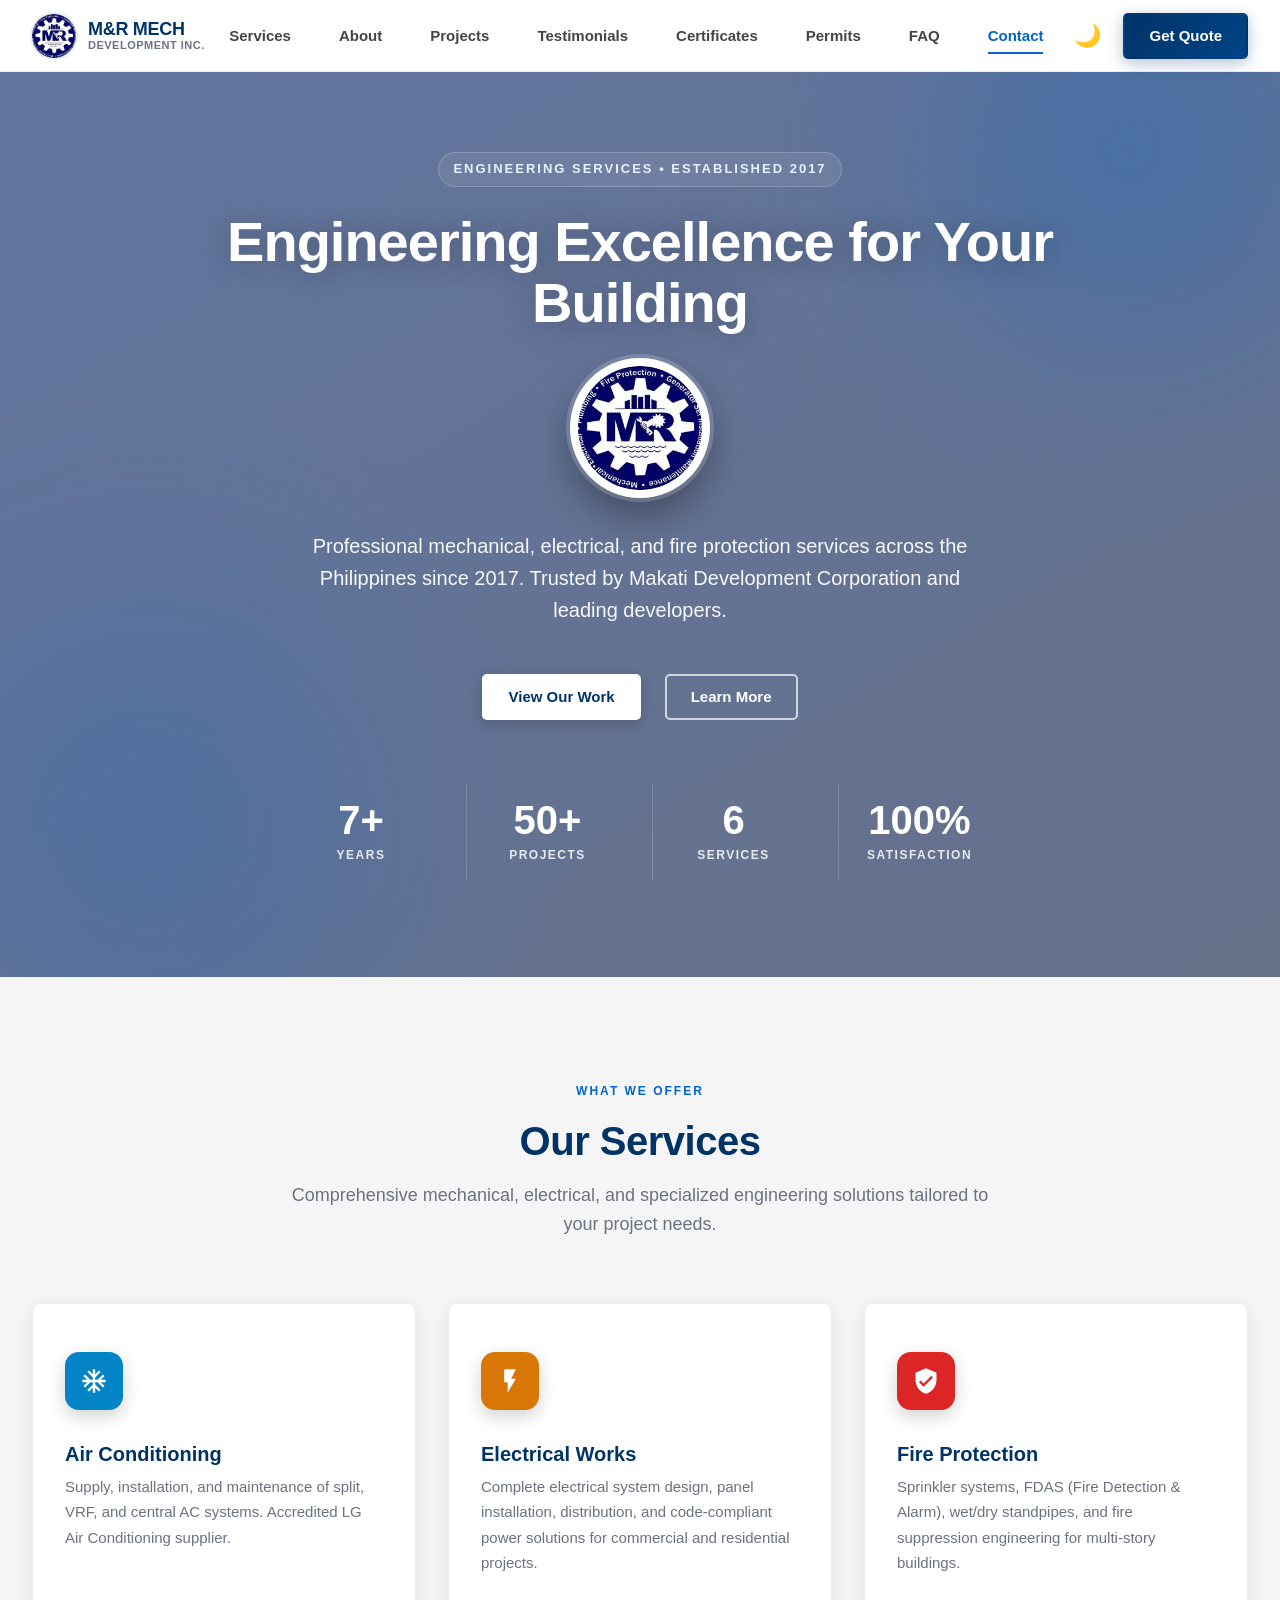
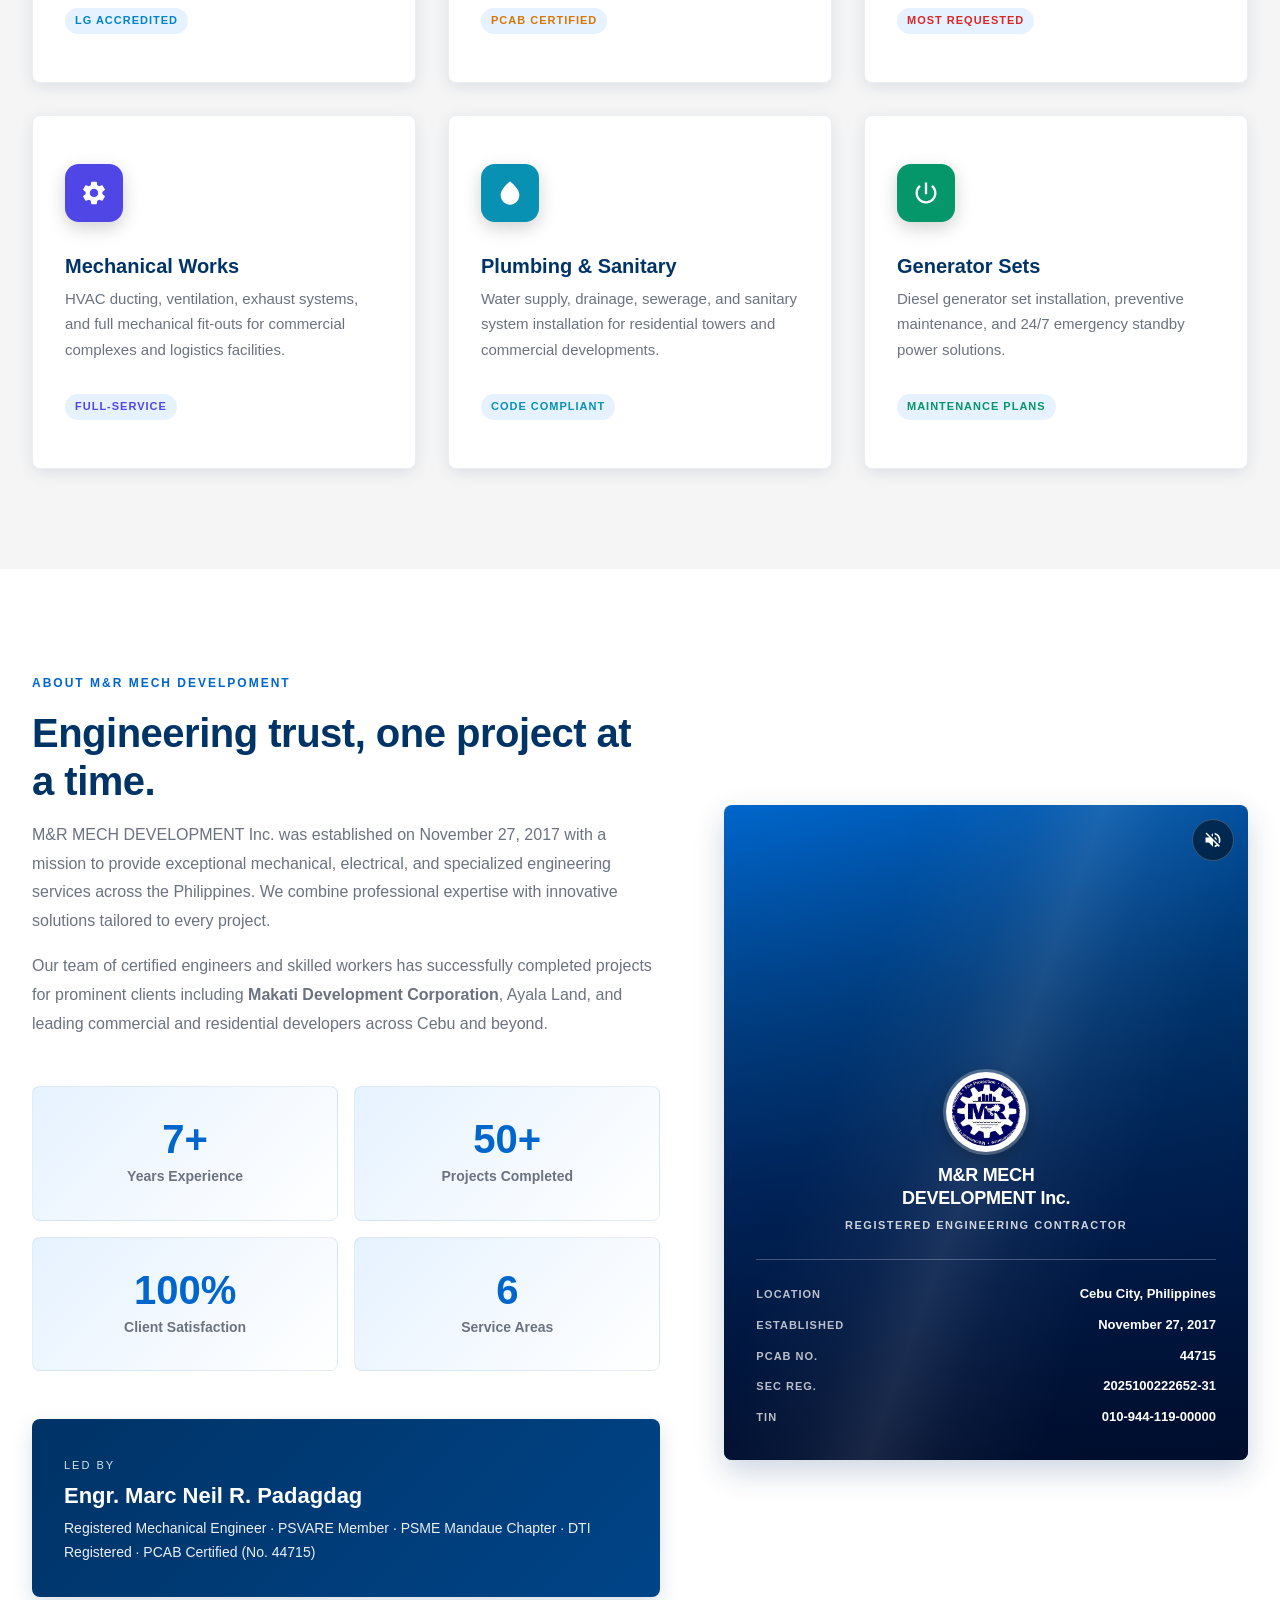
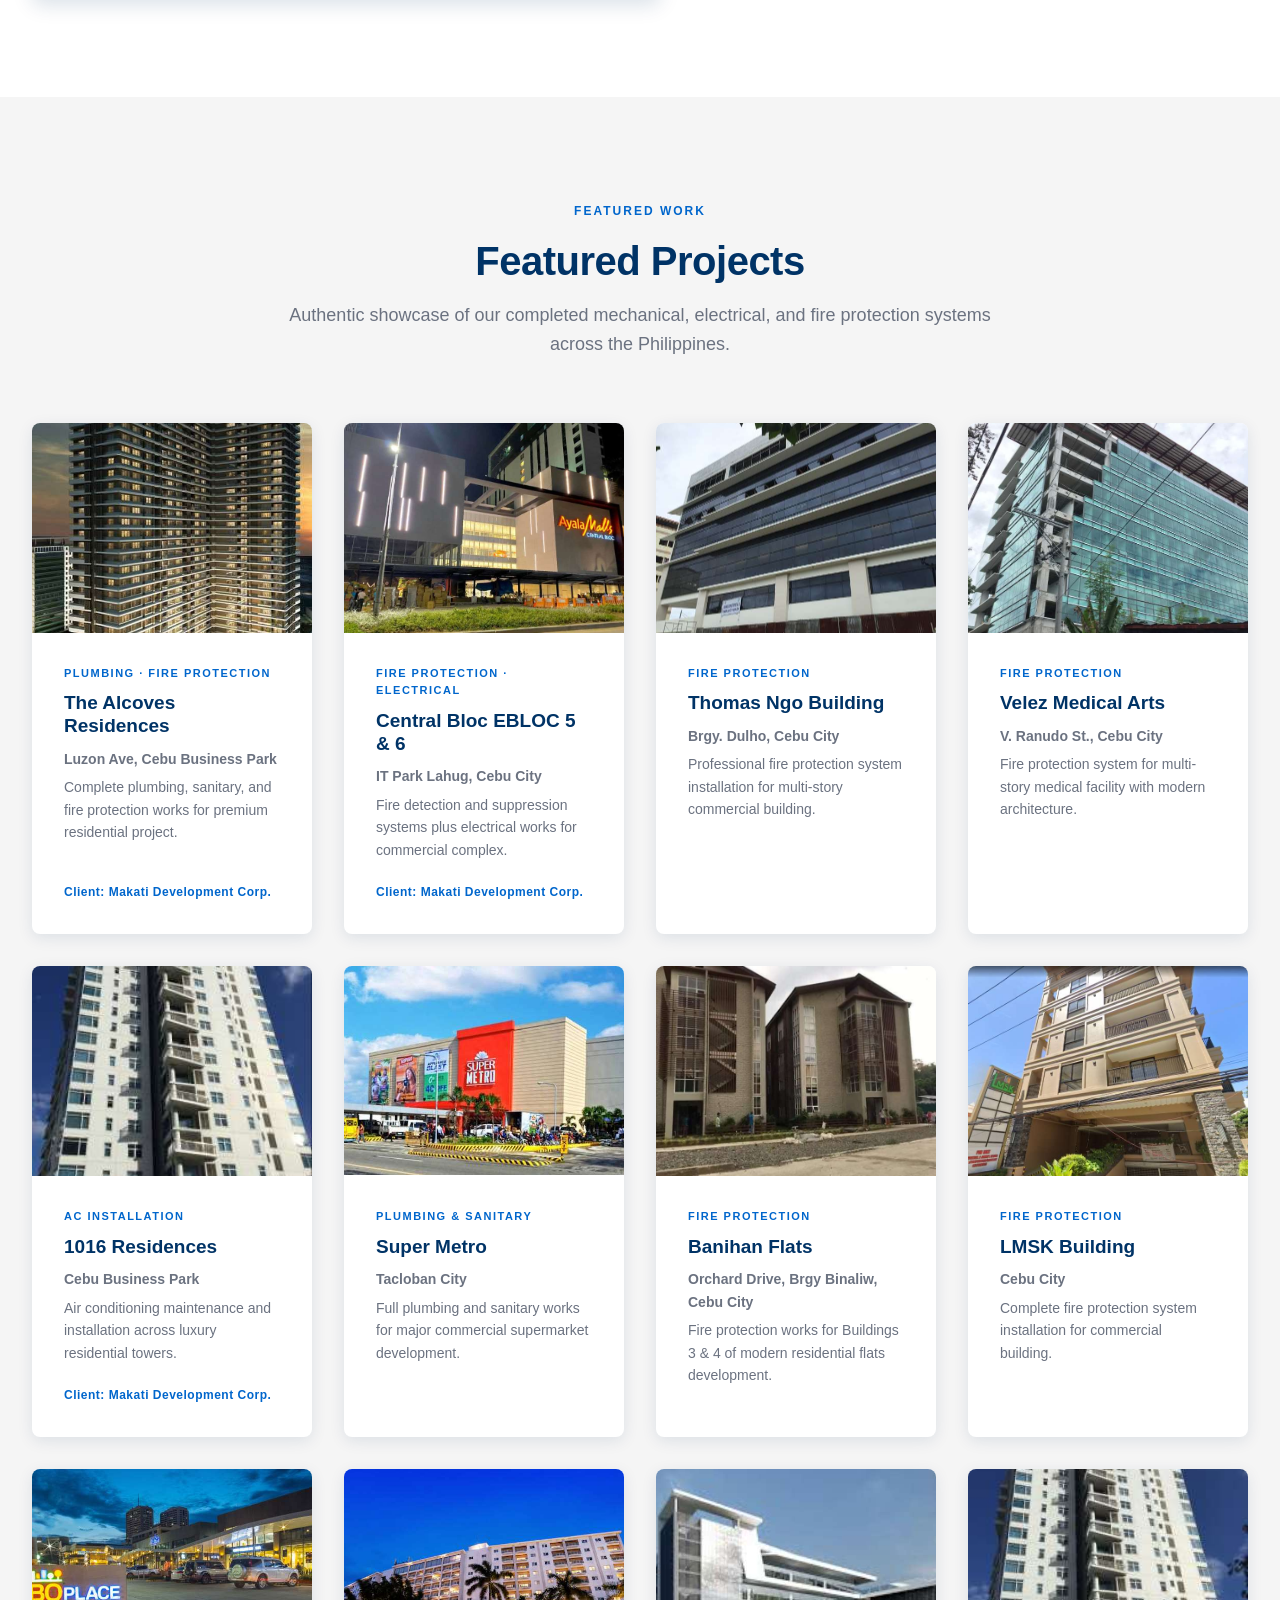
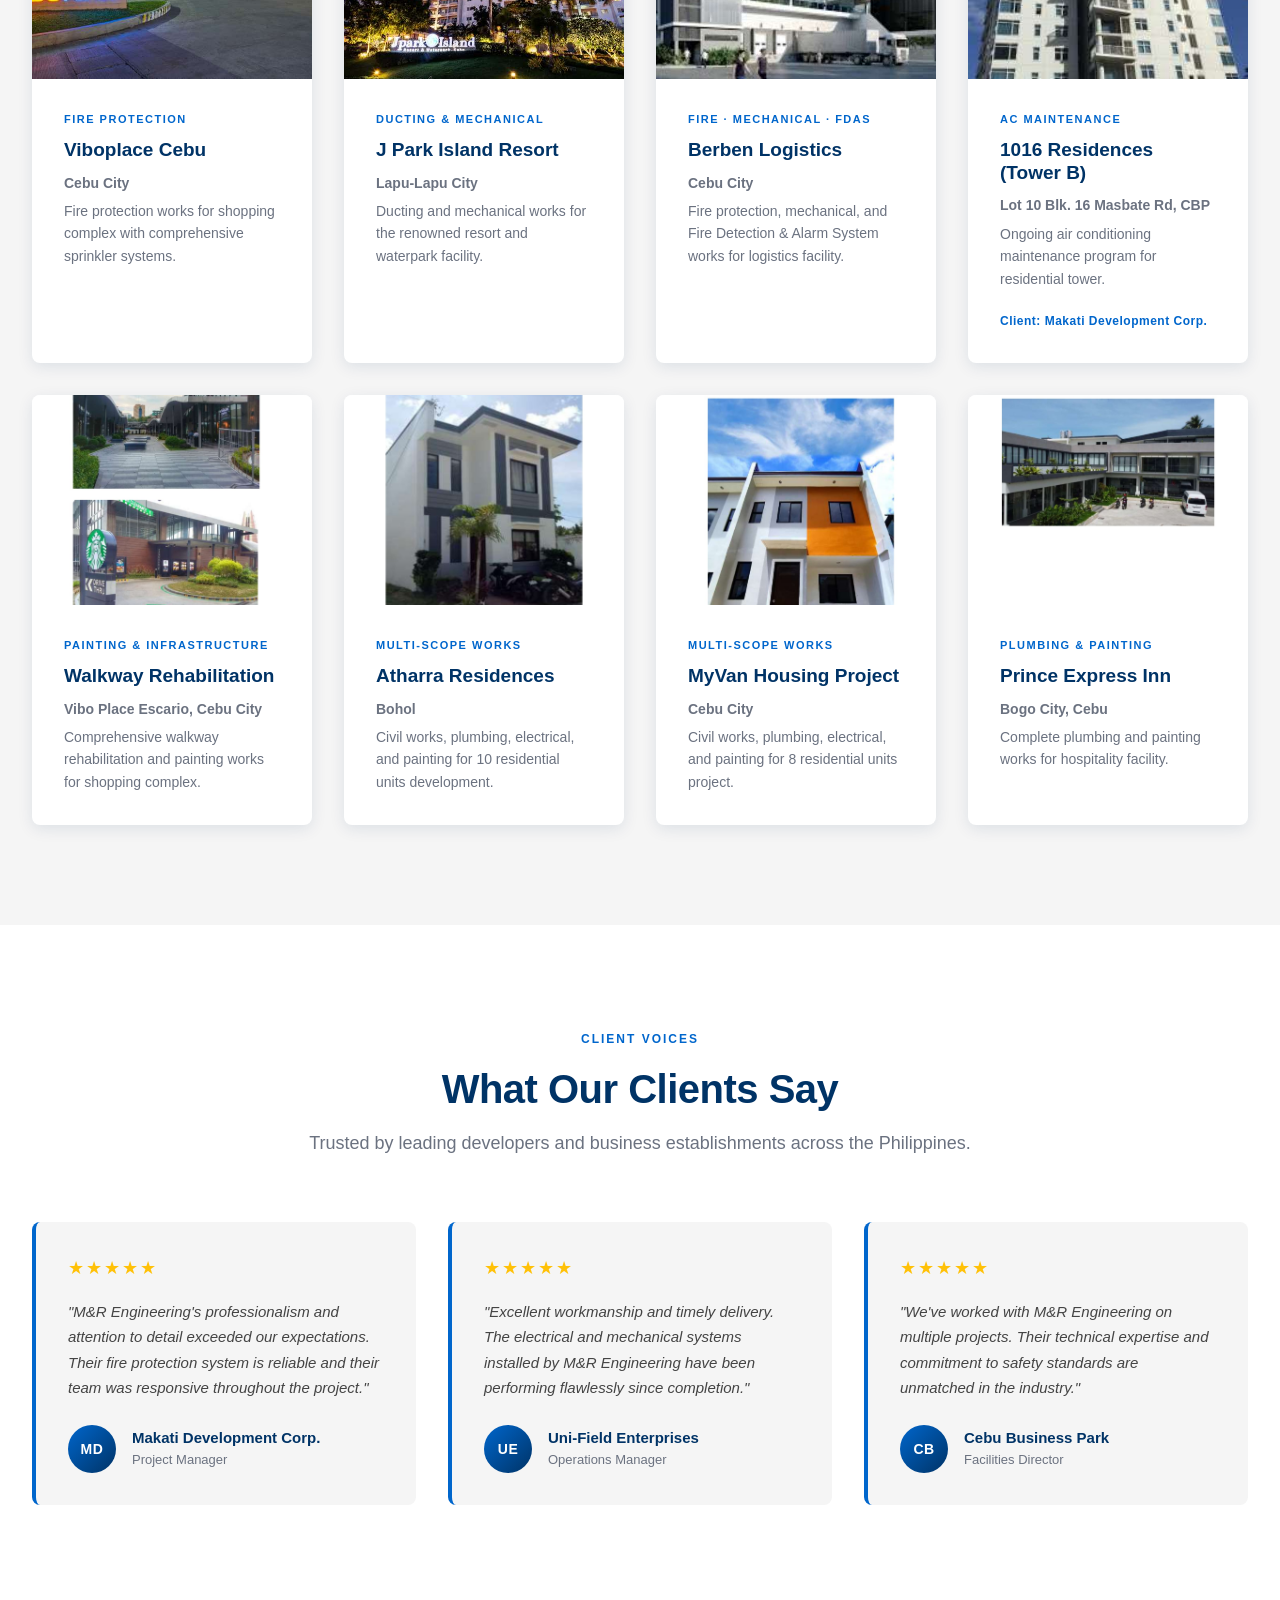
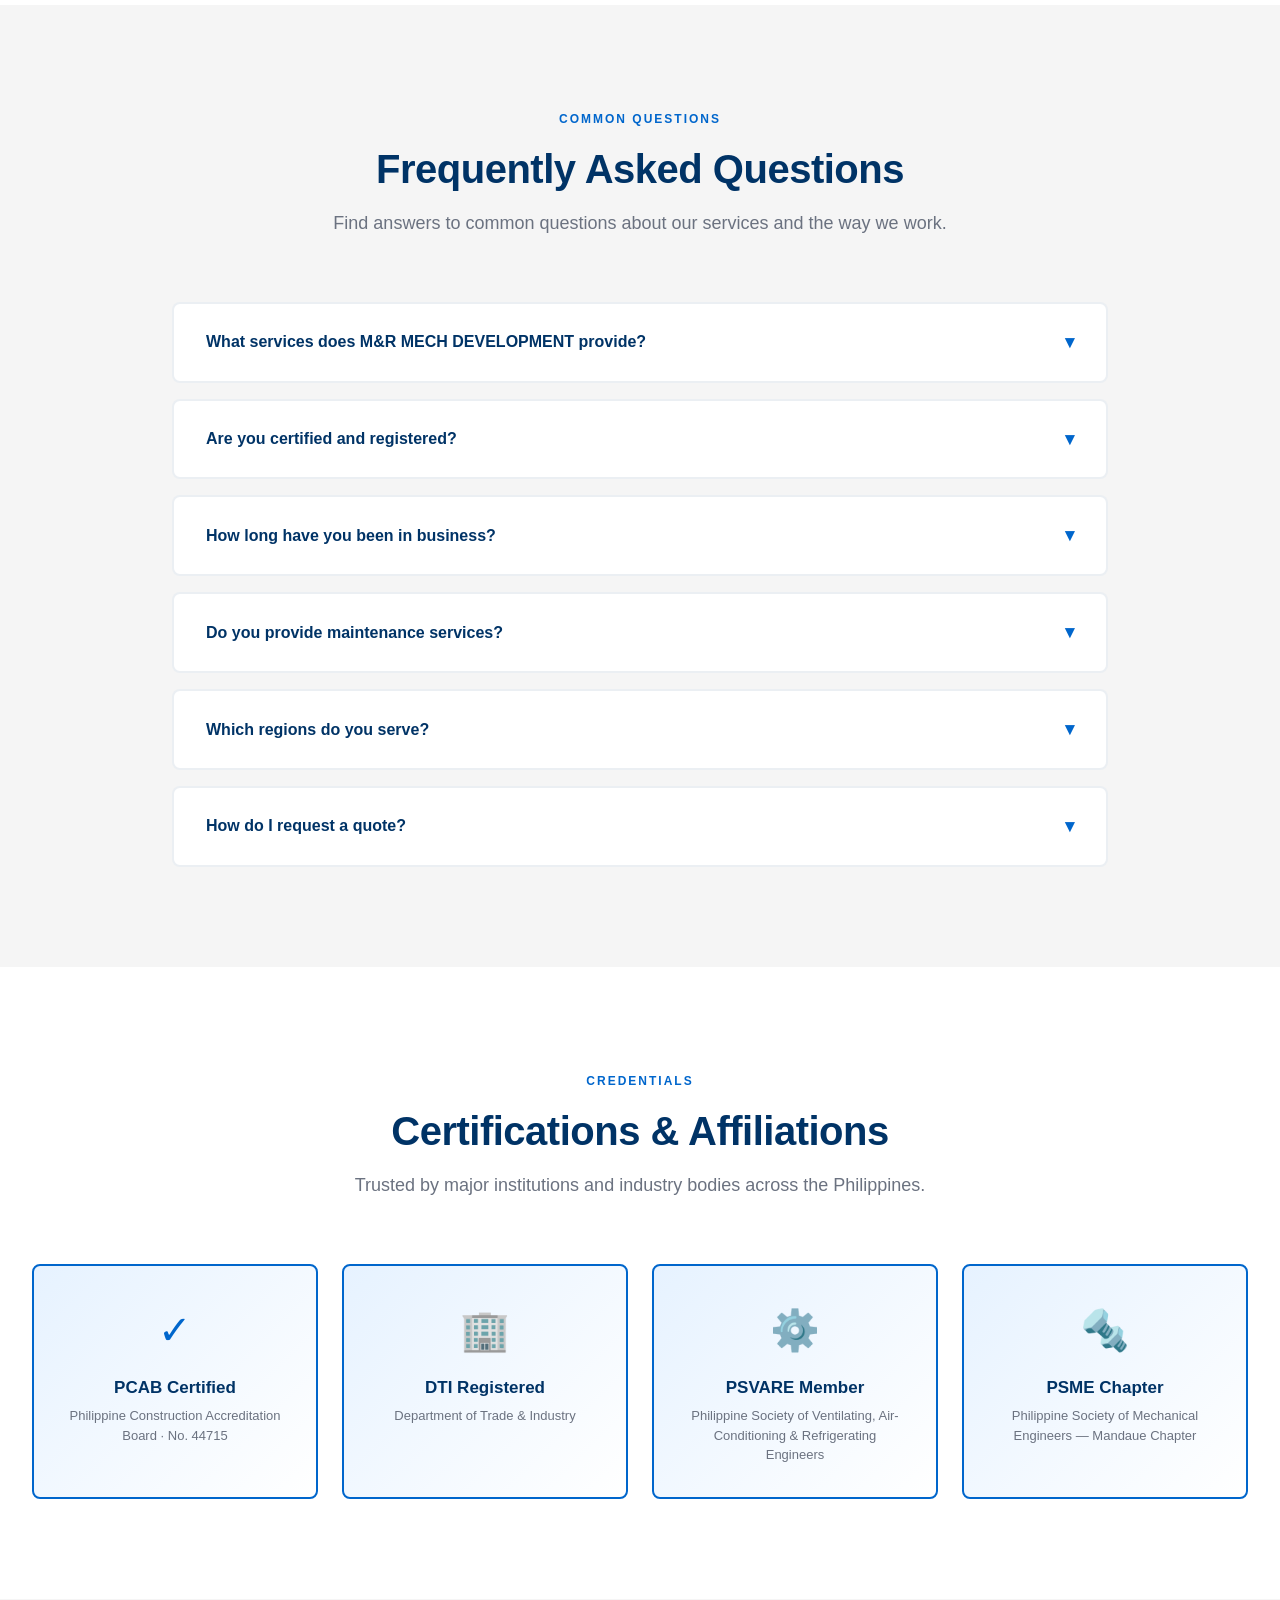
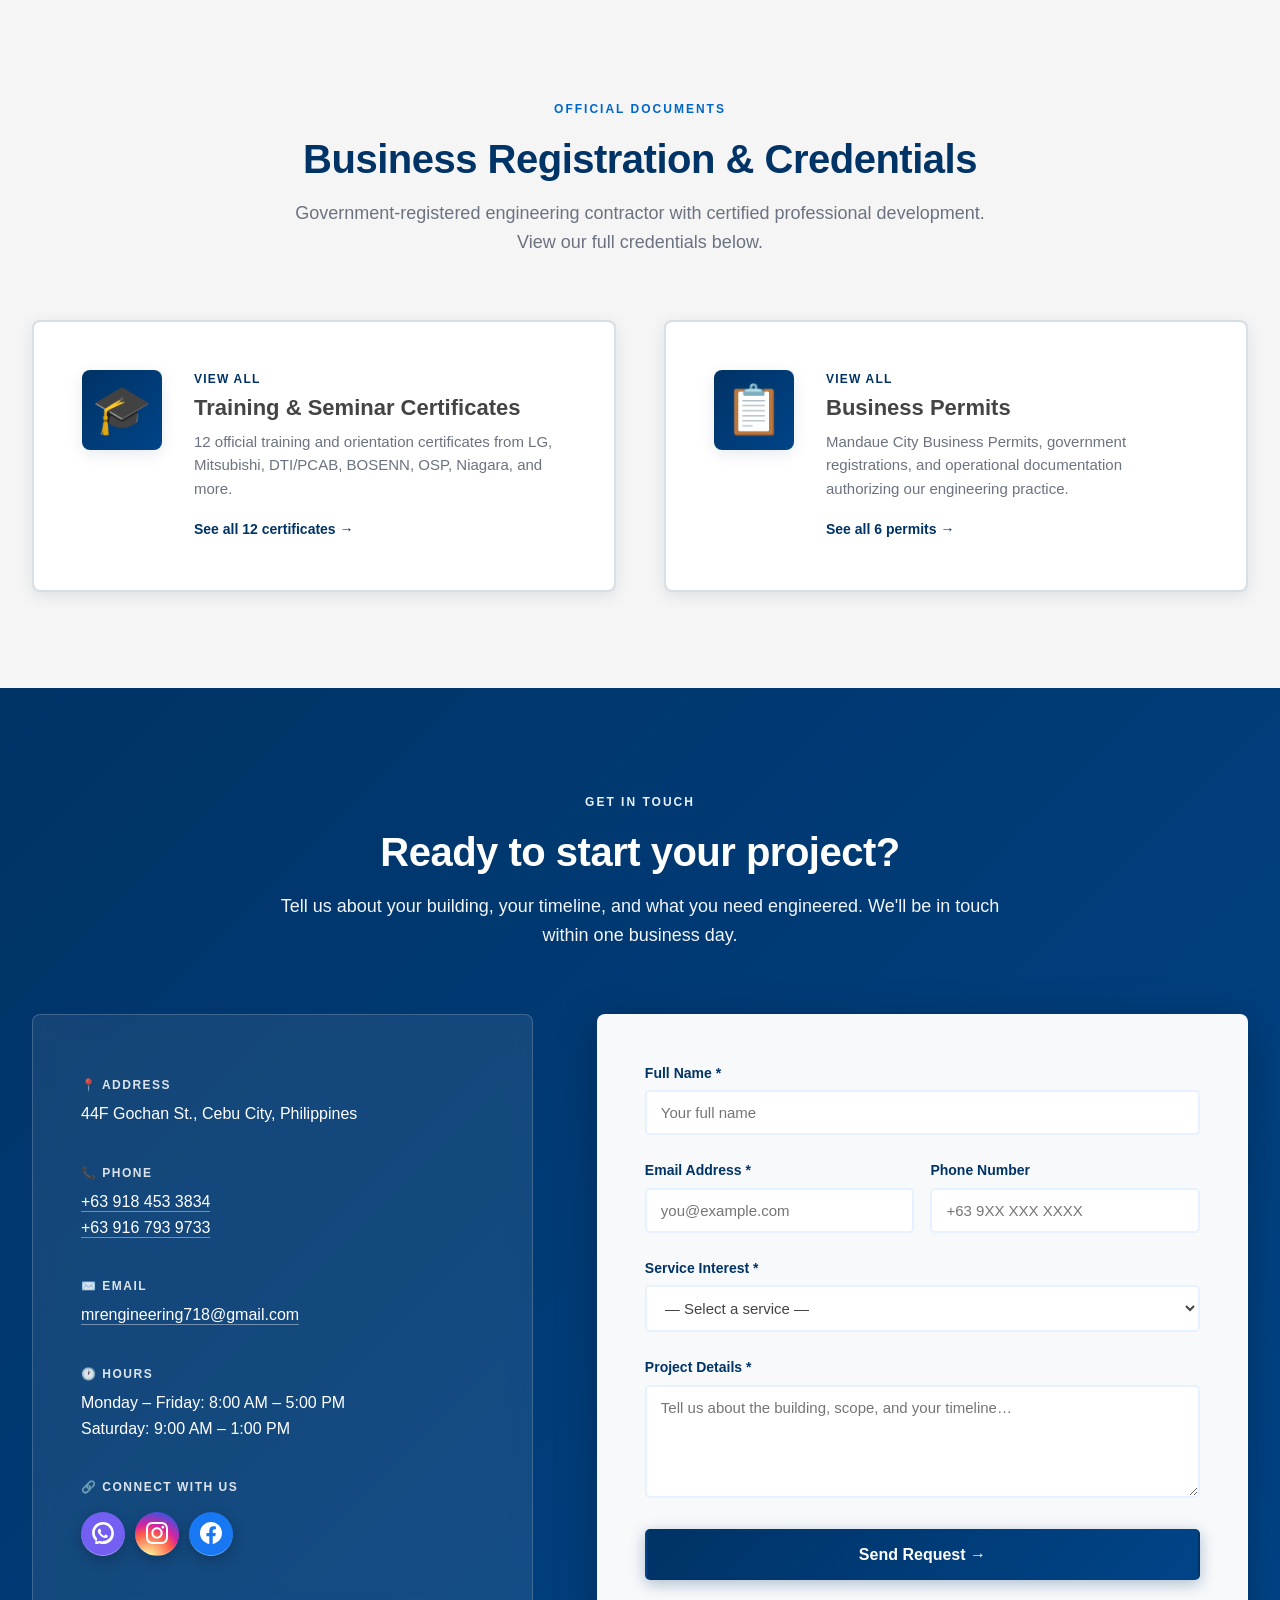
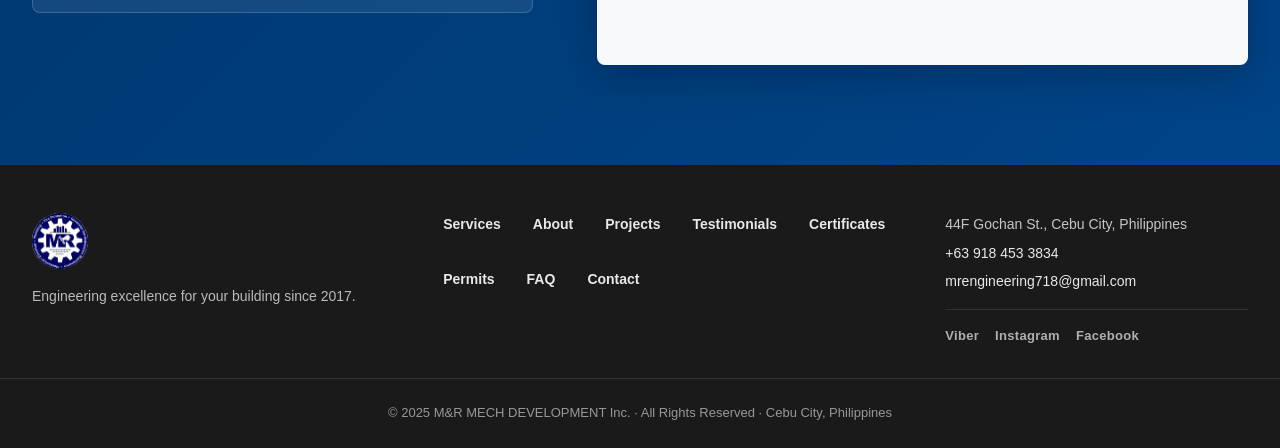
==== commit b6b8e757: "Three homepage/permit fixes 1. Rotated permit-05 (M&R MECH invoice) to correct portrait orientation " ====
--- a/index.html
+++ b/index.html
@@ -246,7 +246,7 @@
                     </li>
                     <li>
                       <span class="amc-k">TIN</span>
-                      <span class="amc-v">484-686-834-000</span>
+                      <span class="amc-v">010-944-119-00000</span>
                     </li>
                   </ul>
                 </div>
@@ -575,28 +575,6 @@
             <p>Government-registered engineering contractor with certified professional development. View our full credentials below.</p>
           </header>
 
-          <!-- CREDENTIALS CARDS -->
-          <div class="credentials-highlight reveal">
-            <div class="cred-card cred-card-sec">
-              <div class="cred-icon">📜</div>
-              <h3>SEC Registration</h3>
-              <p class="cred-number">2025100222652-31</p>
-              <p class="cred-label">Securities &amp; Exchange Commission</p>
-            </div>
-            <div class="cred-card cred-card-pcab">
-              <div class="cred-icon">🏗️</div>
-              <h3>PCAB License</h3>
-              <p class="cred-number">44715</p>
-              <p class="cred-label">Philippine Construction Accreditation Board</p>
-            </div>
-            <div class="cred-card cred-card-tin">
-              <div class="cred-icon">💰</div>
-              <h3>BIR Tax ID</h3>
-              <p class="cred-number">010-944-119-00000</p>
-              <p class="cred-label">Bureau of Internal Revenue</p>
-            </div>
-          </div>
-
           <!-- TEASER LINKS to dedicated pages -->
           <div class="credentials-teasers reveal" data-delay="200">
             <a href="certificates.html" class="teaser-card">
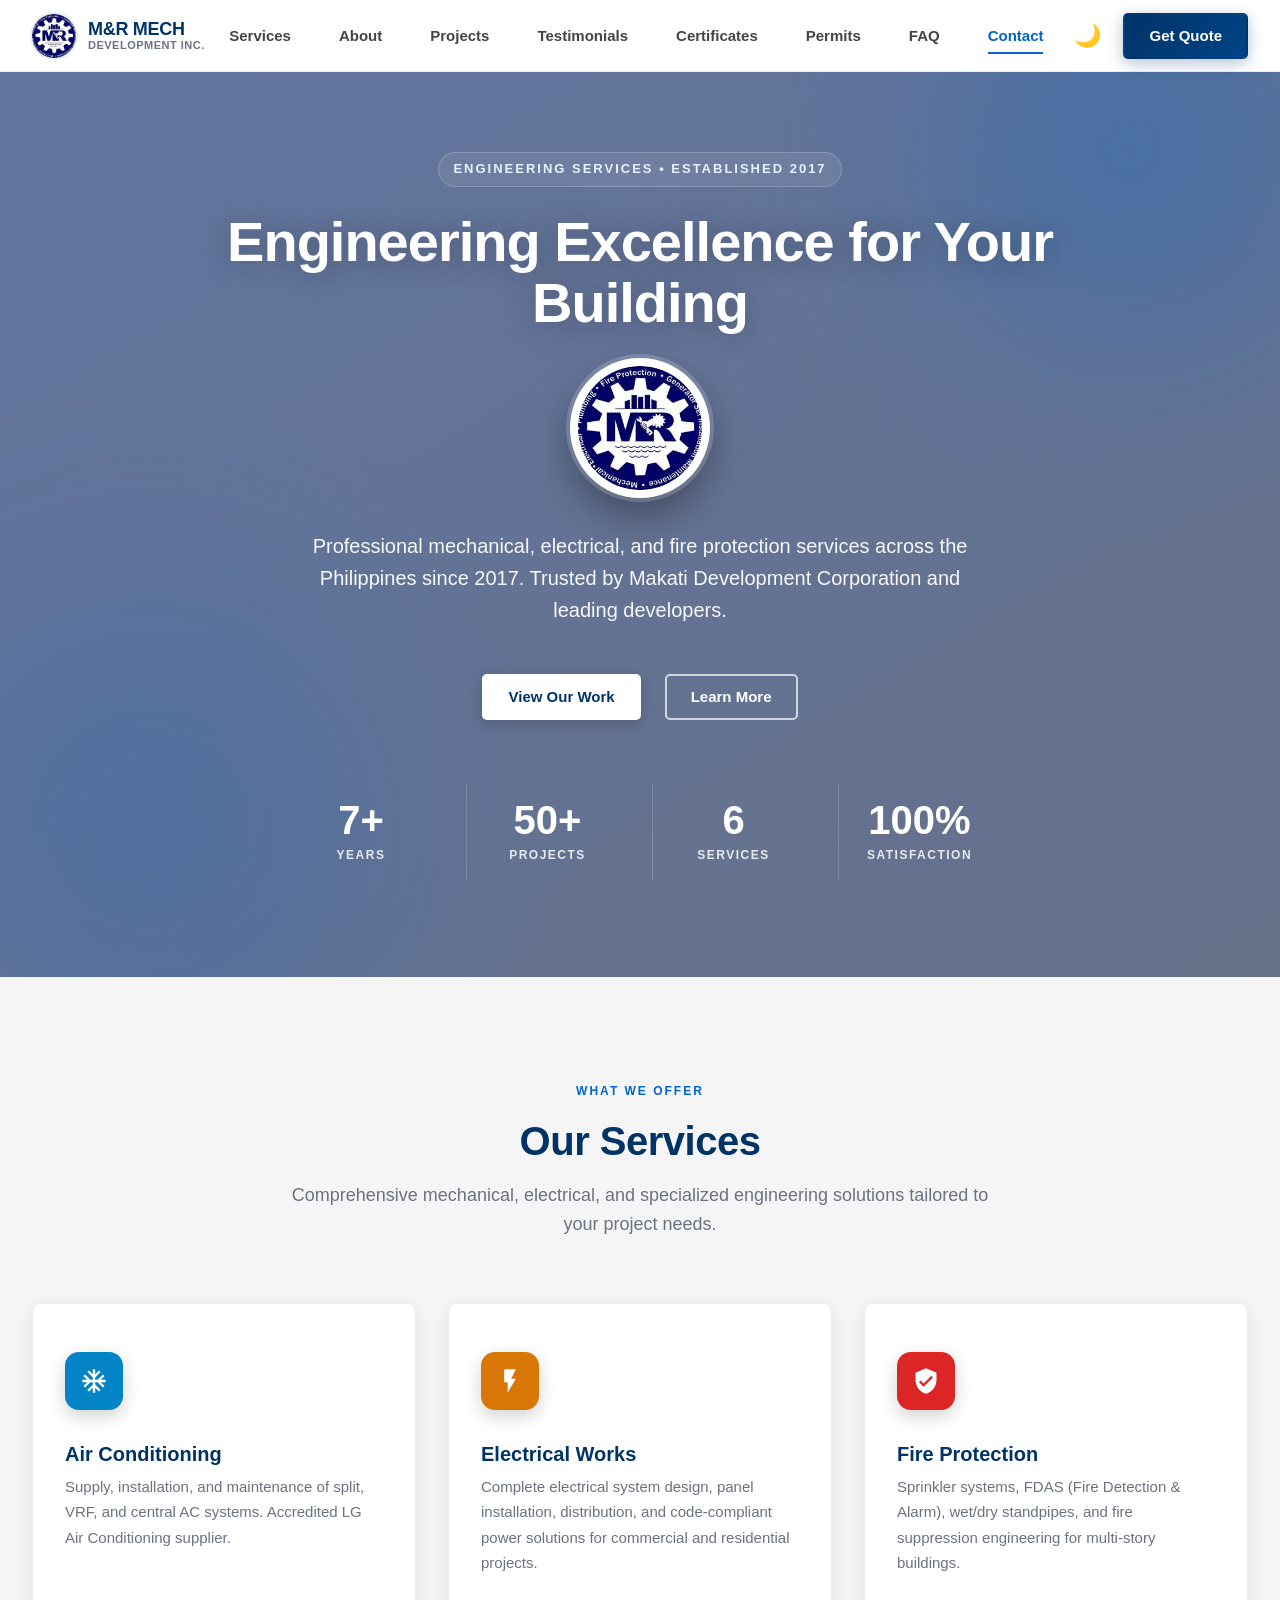
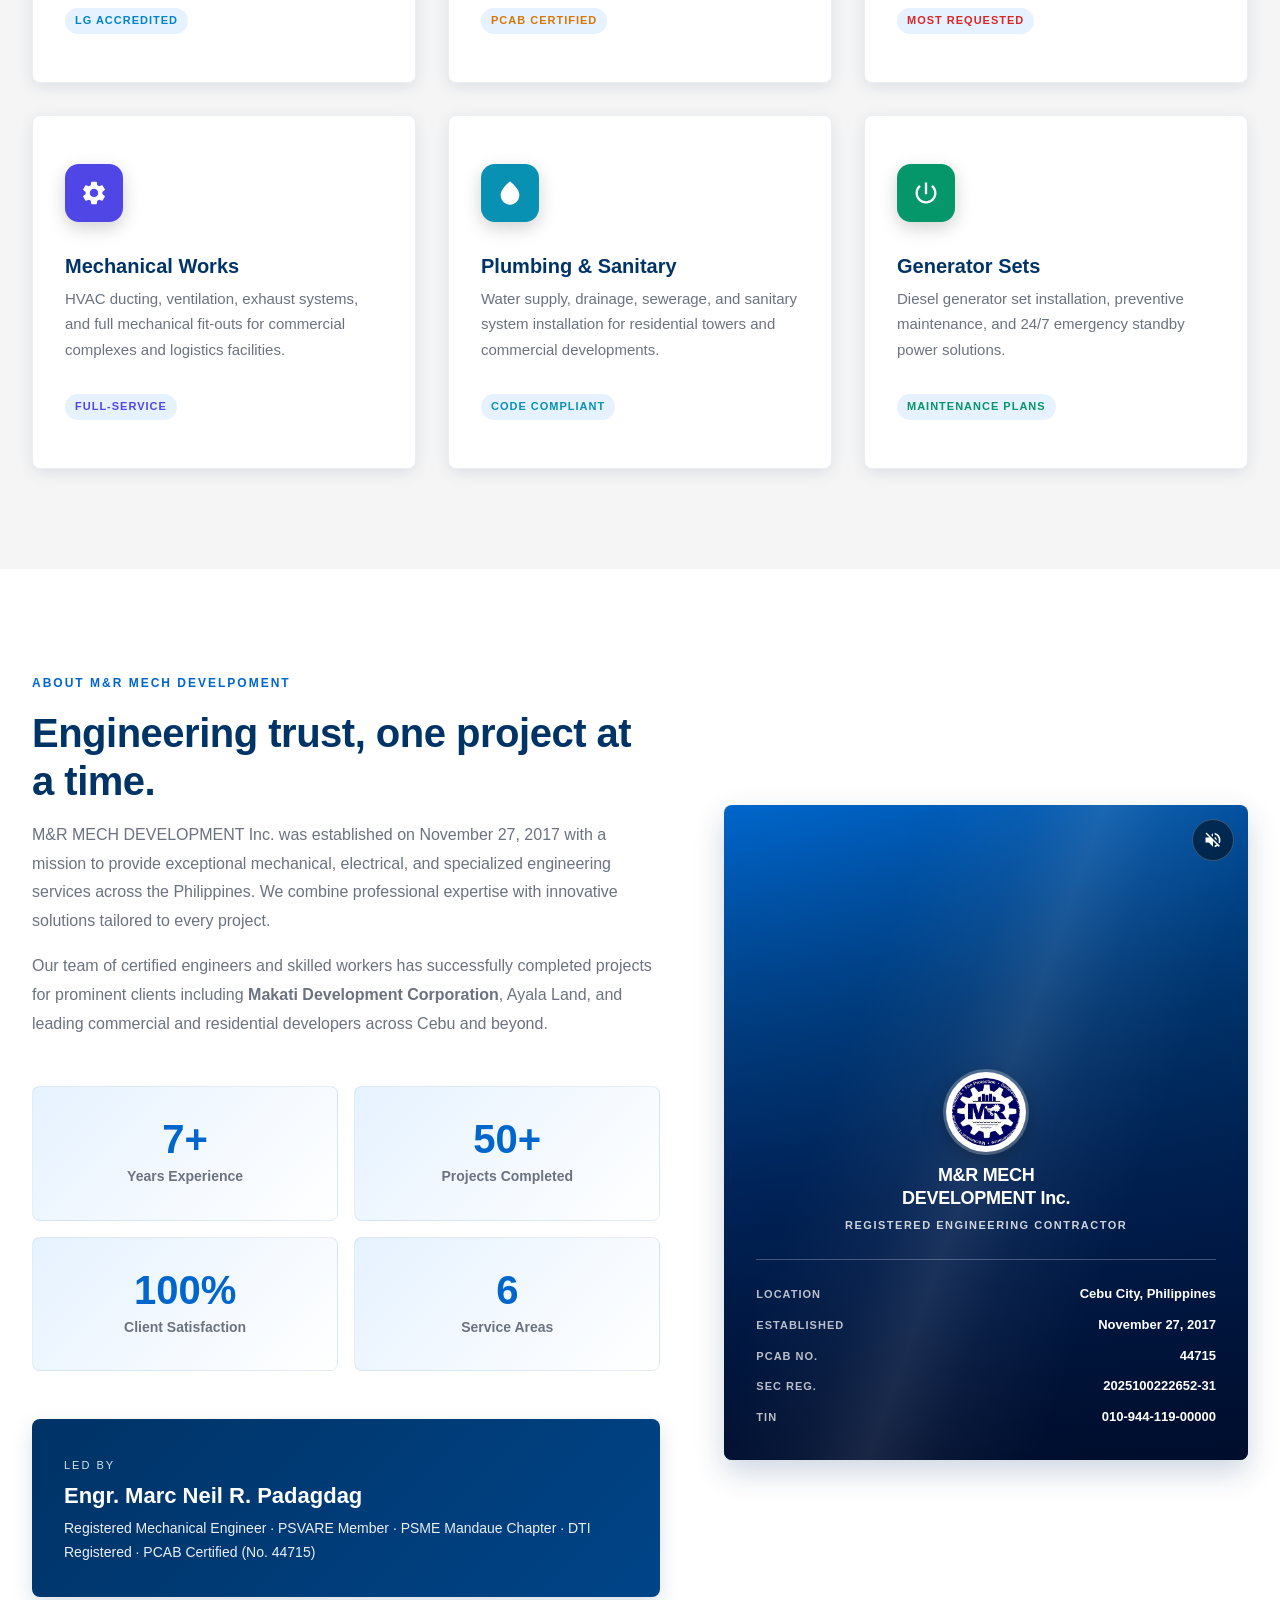
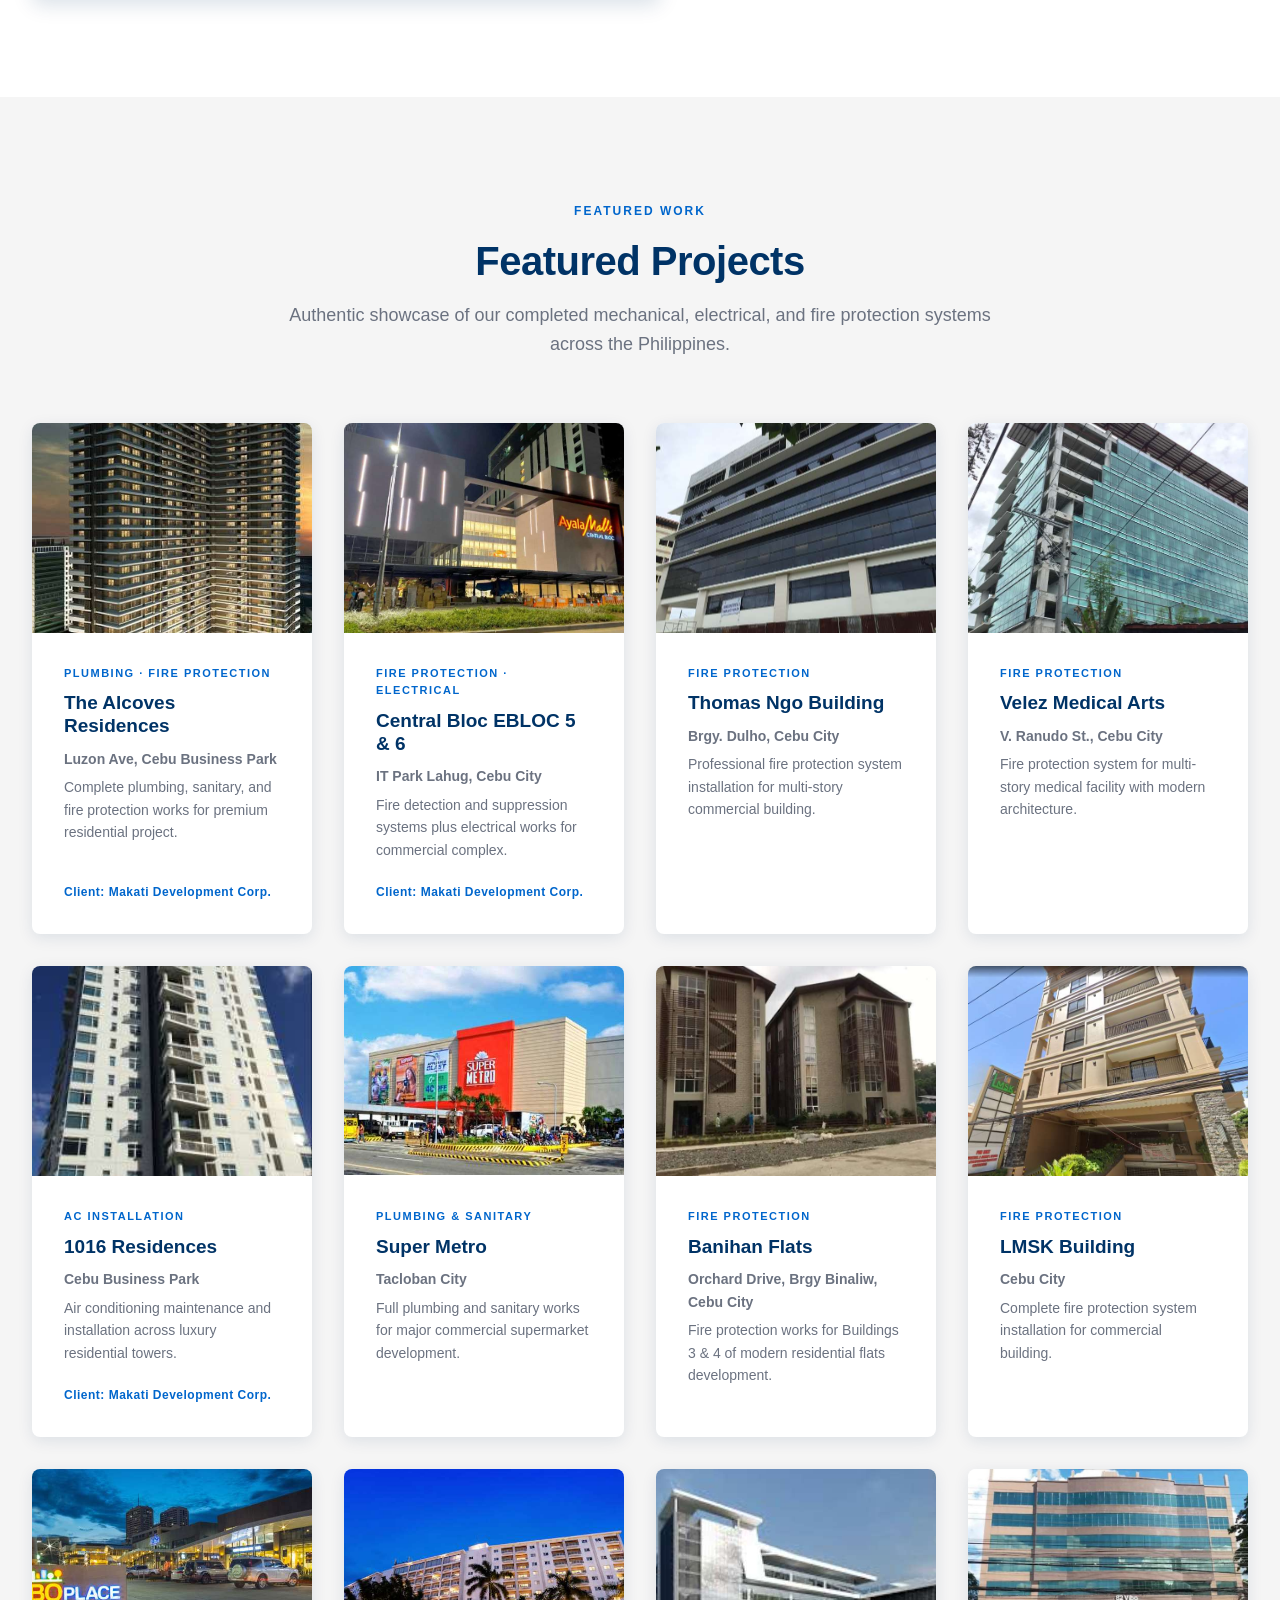
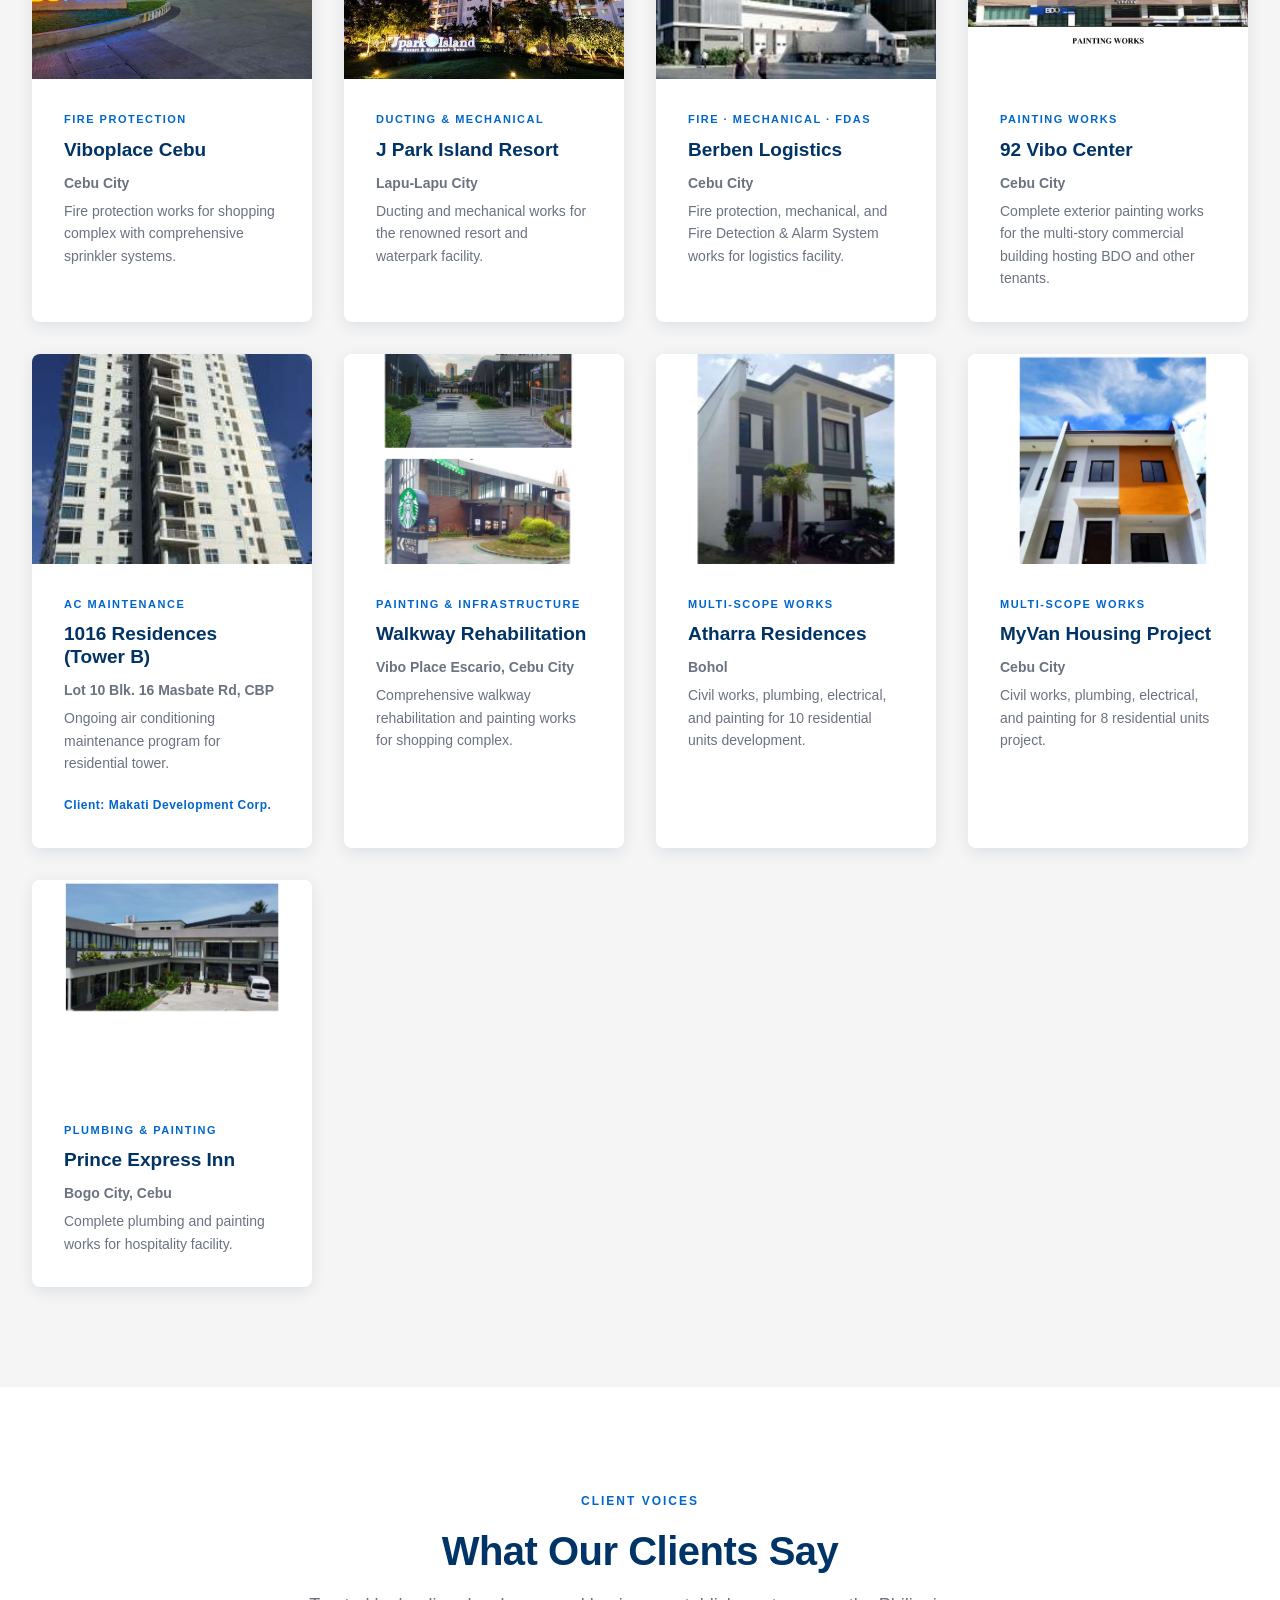
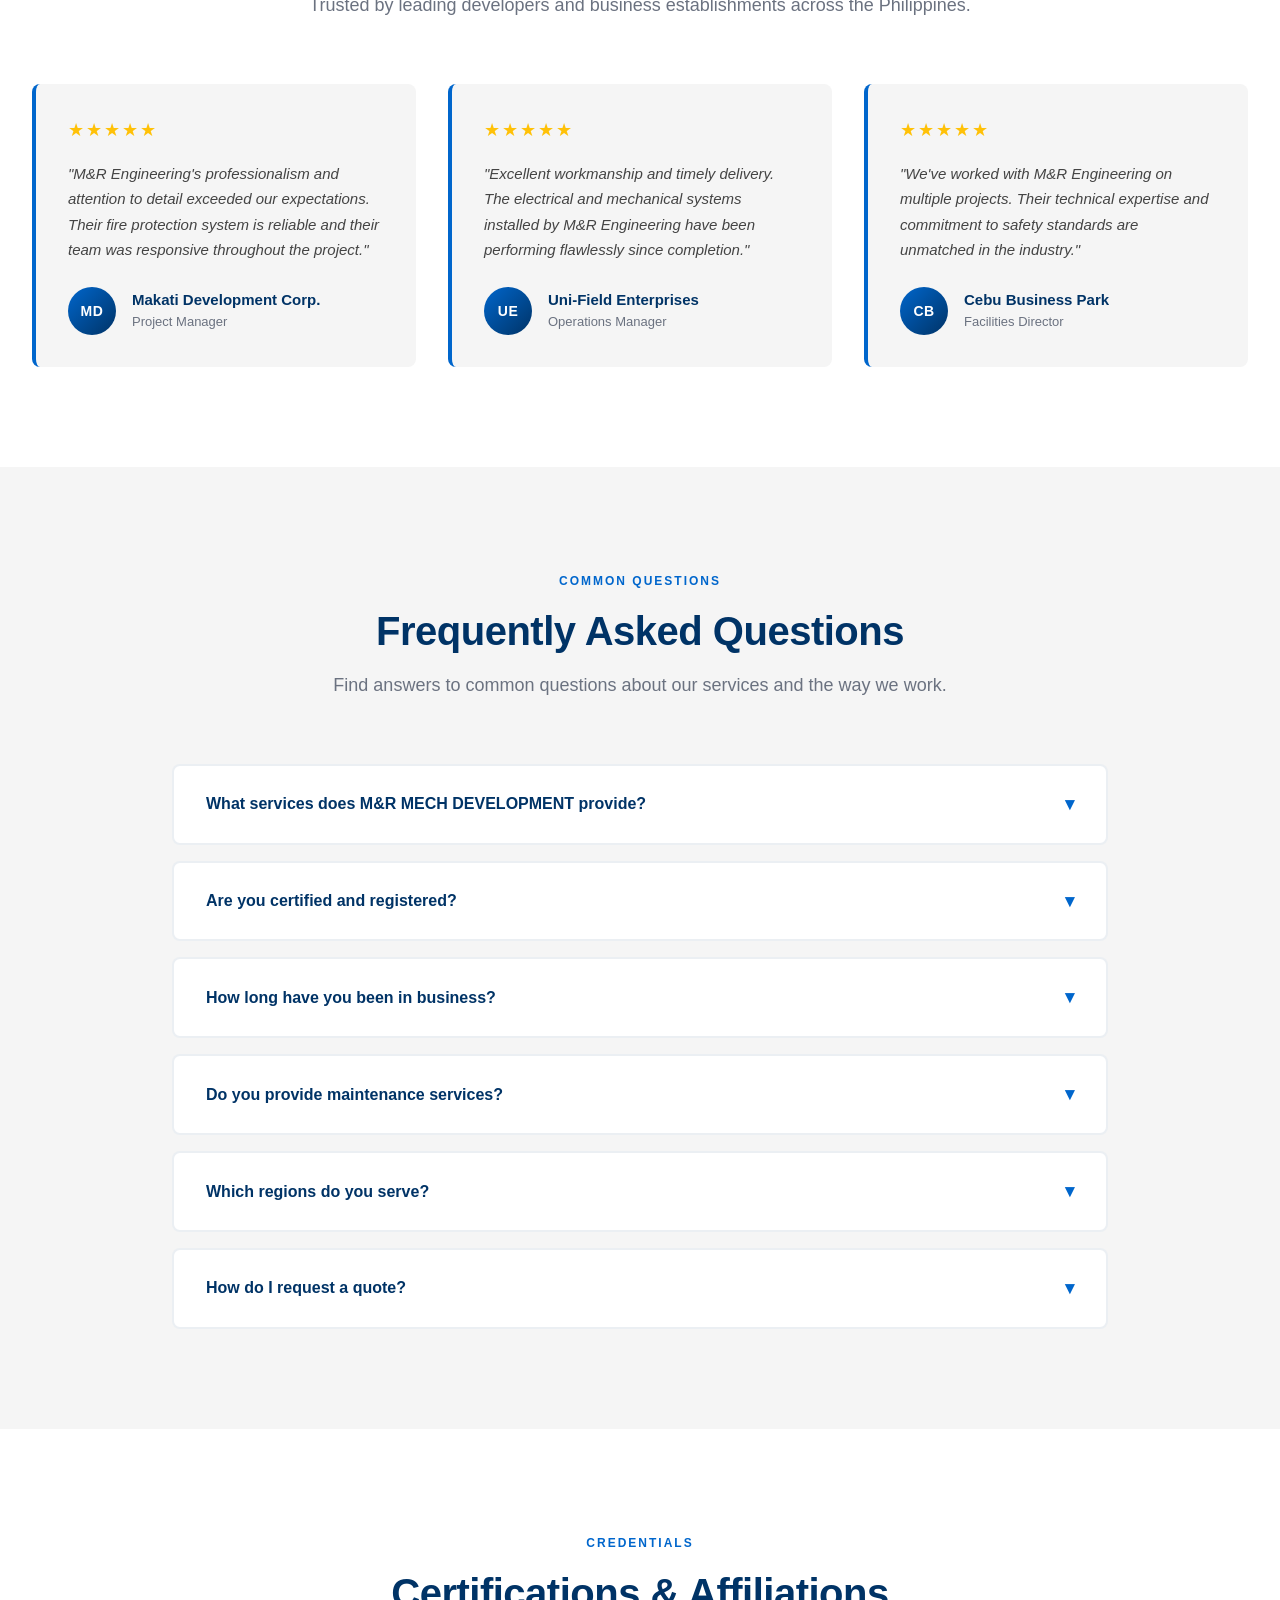
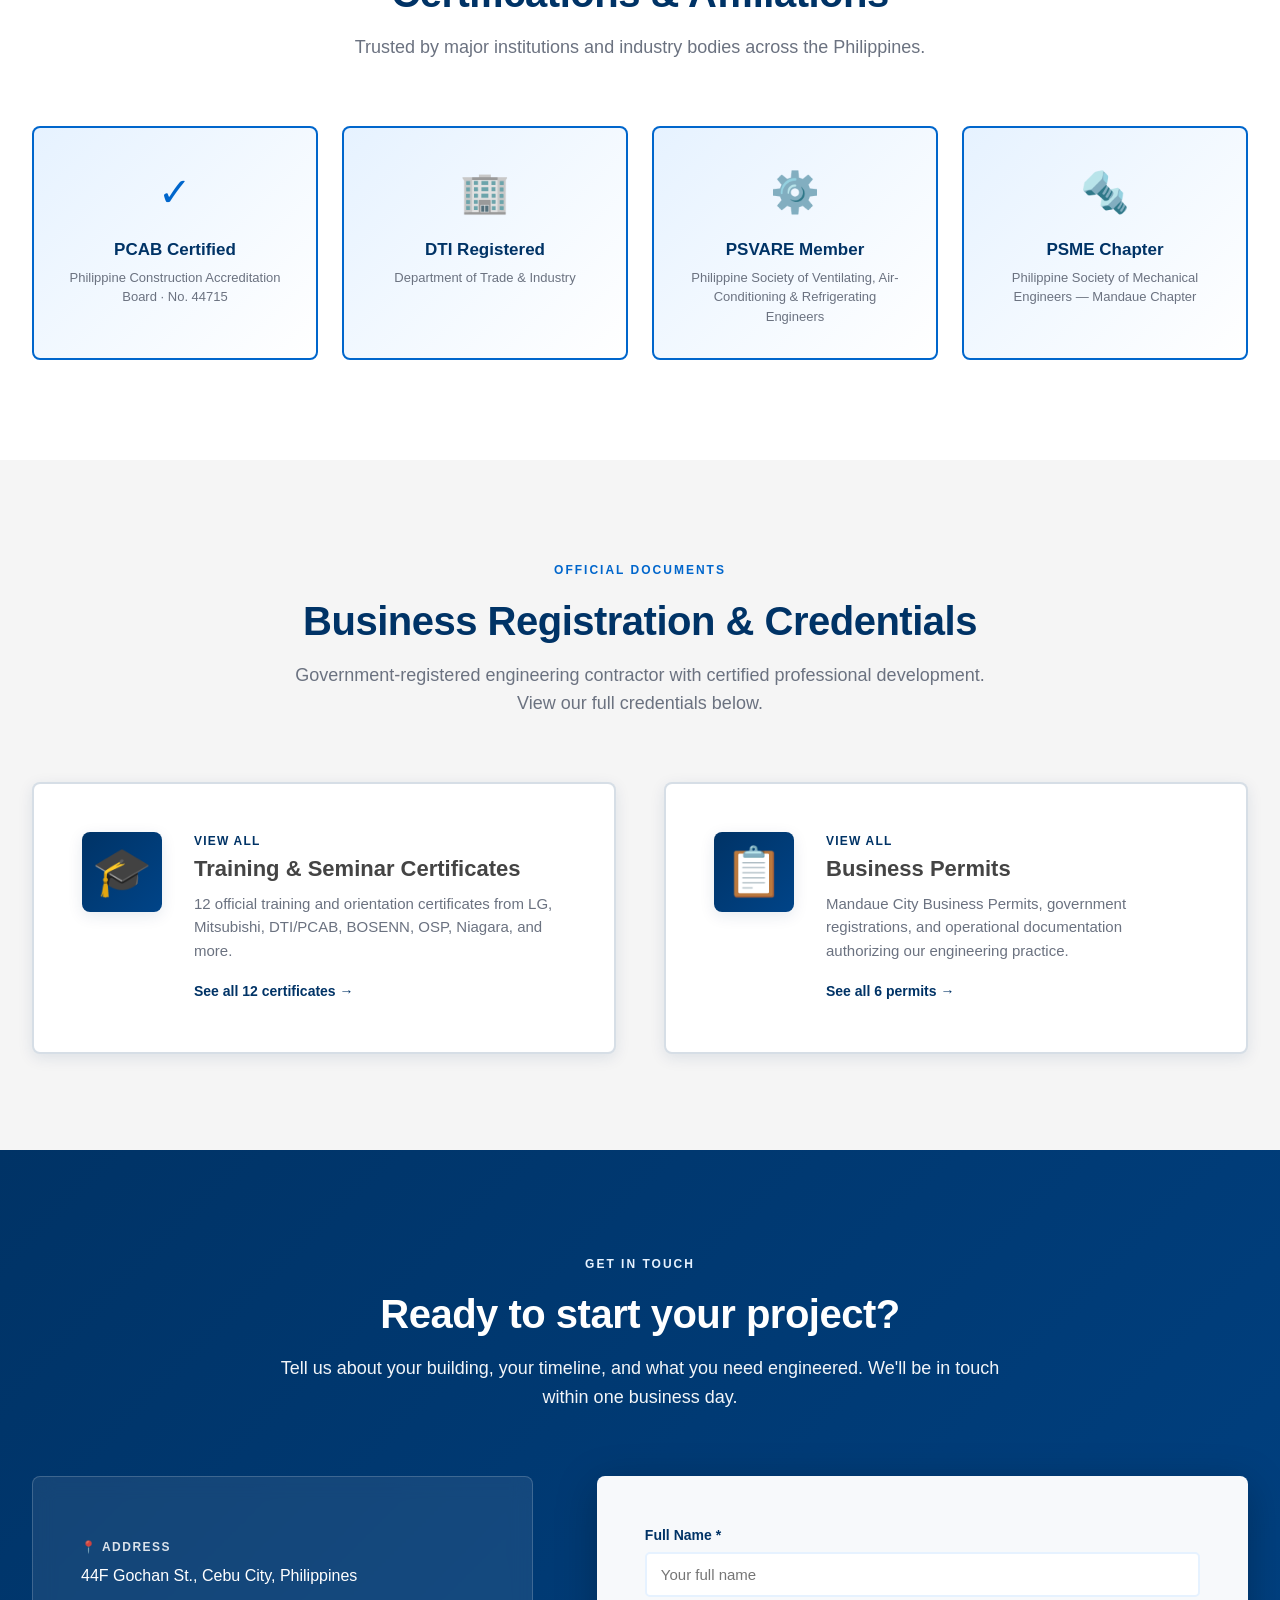
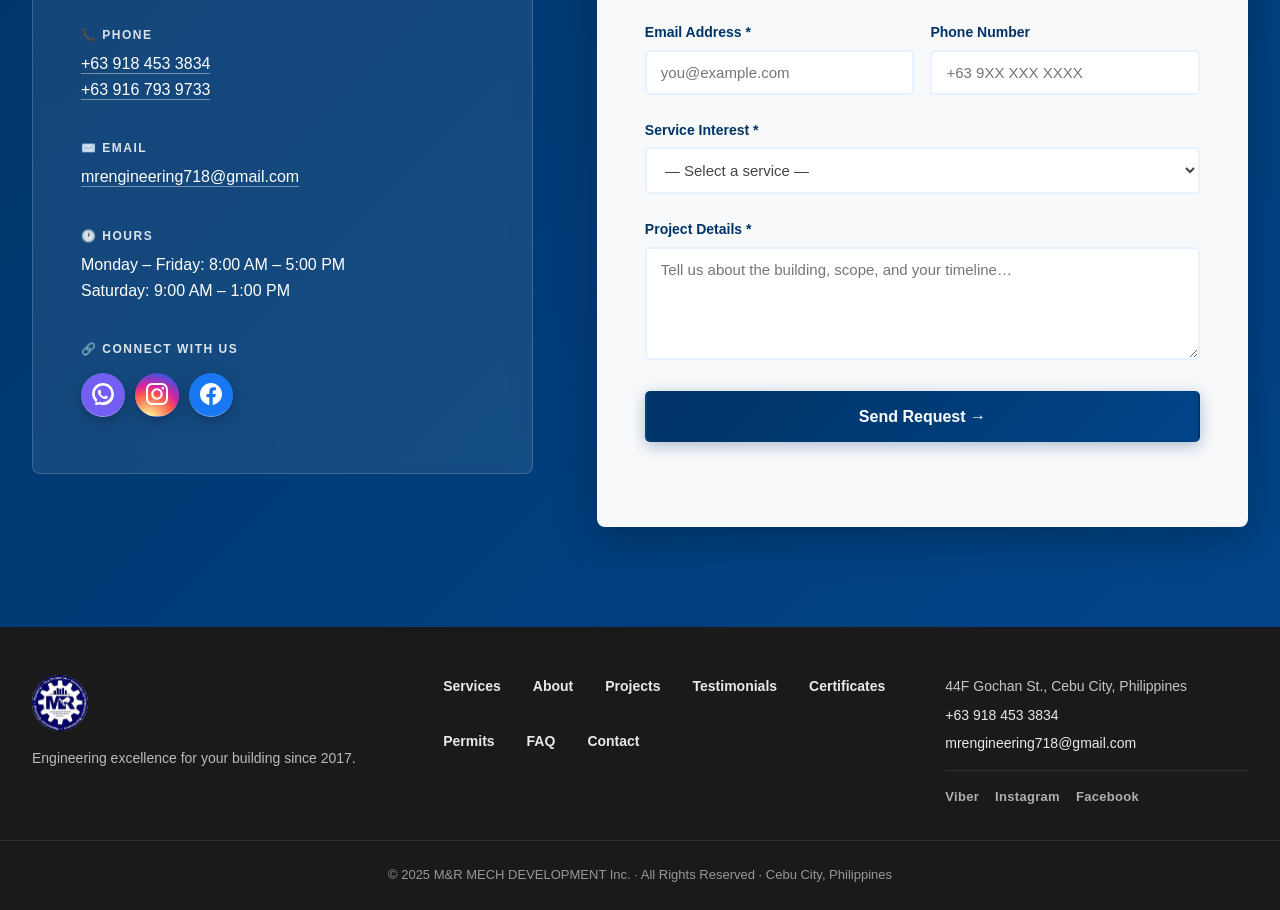
==== commit 7323413d: "Add 92 Vibo Center painting works project (missed from page 36 of PDF) Page 36 of the company profil" ====
--- a/index.html
+++ b/index.html
@@ -379,6 +379,16 @@
               </div>
             </article>
 
+            <article class="project-card reveal" data-delay="250">
+              <div class="project-img"><img src="assets/images/projects/painting-vibo-center.jpg" alt="92 Vibo Center building with BDO branch — painting works project facade" loading="lazy" /></div>
+              <div class="project-info">
+                <span class="project-cat">Painting Works</span>
+                <h3>92 Vibo Center</h3>
+                <p class="project-loc">Cebu City</p>
+                <p>Complete exterior painting works for the multi-story commercial building hosting BDO and other tenants.</p>
+              </div>
+            </article>
+
             <article class="project-card reveal" data-delay="300">
               <div class="project-img"><img src="assets/images/projects/05-1016-residences-b.jpg" alt="1016 Residences second view, Cebu Business Park" loading="lazy" /></div>
               <div class="project-info">
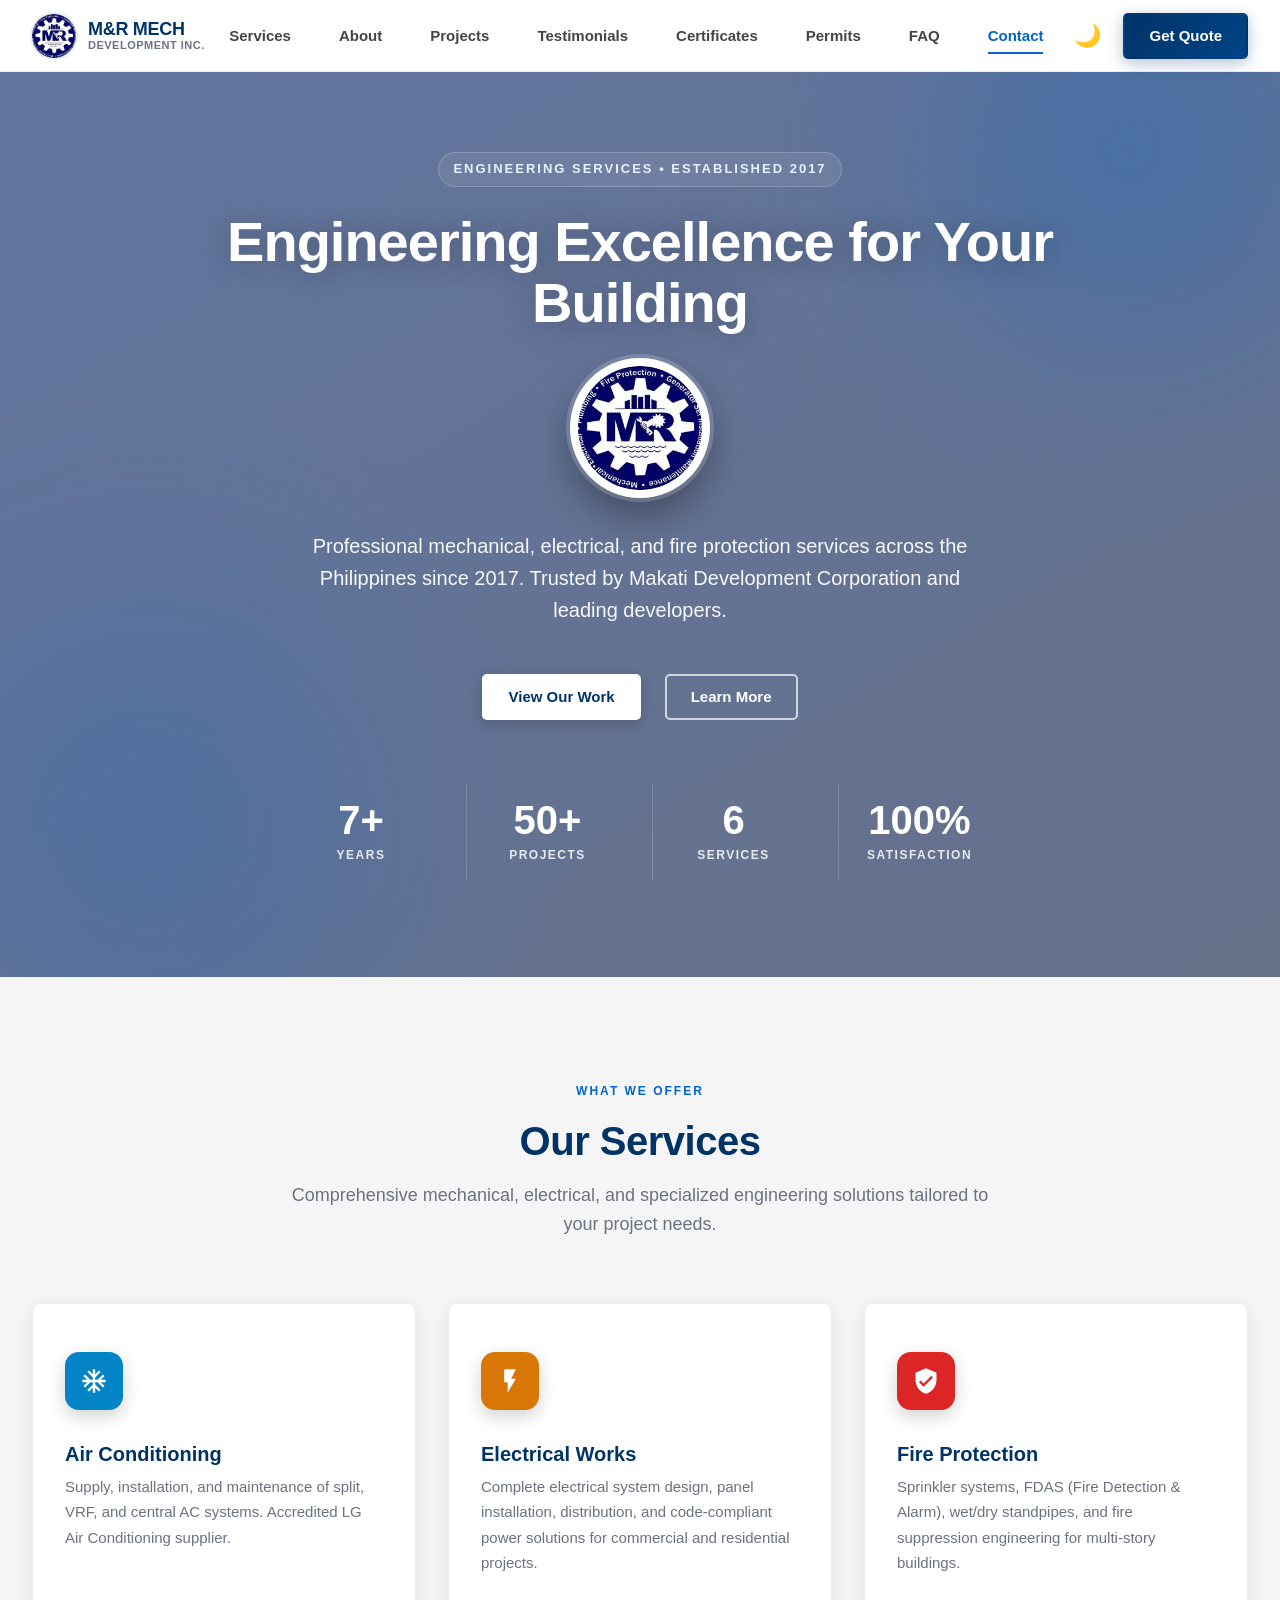
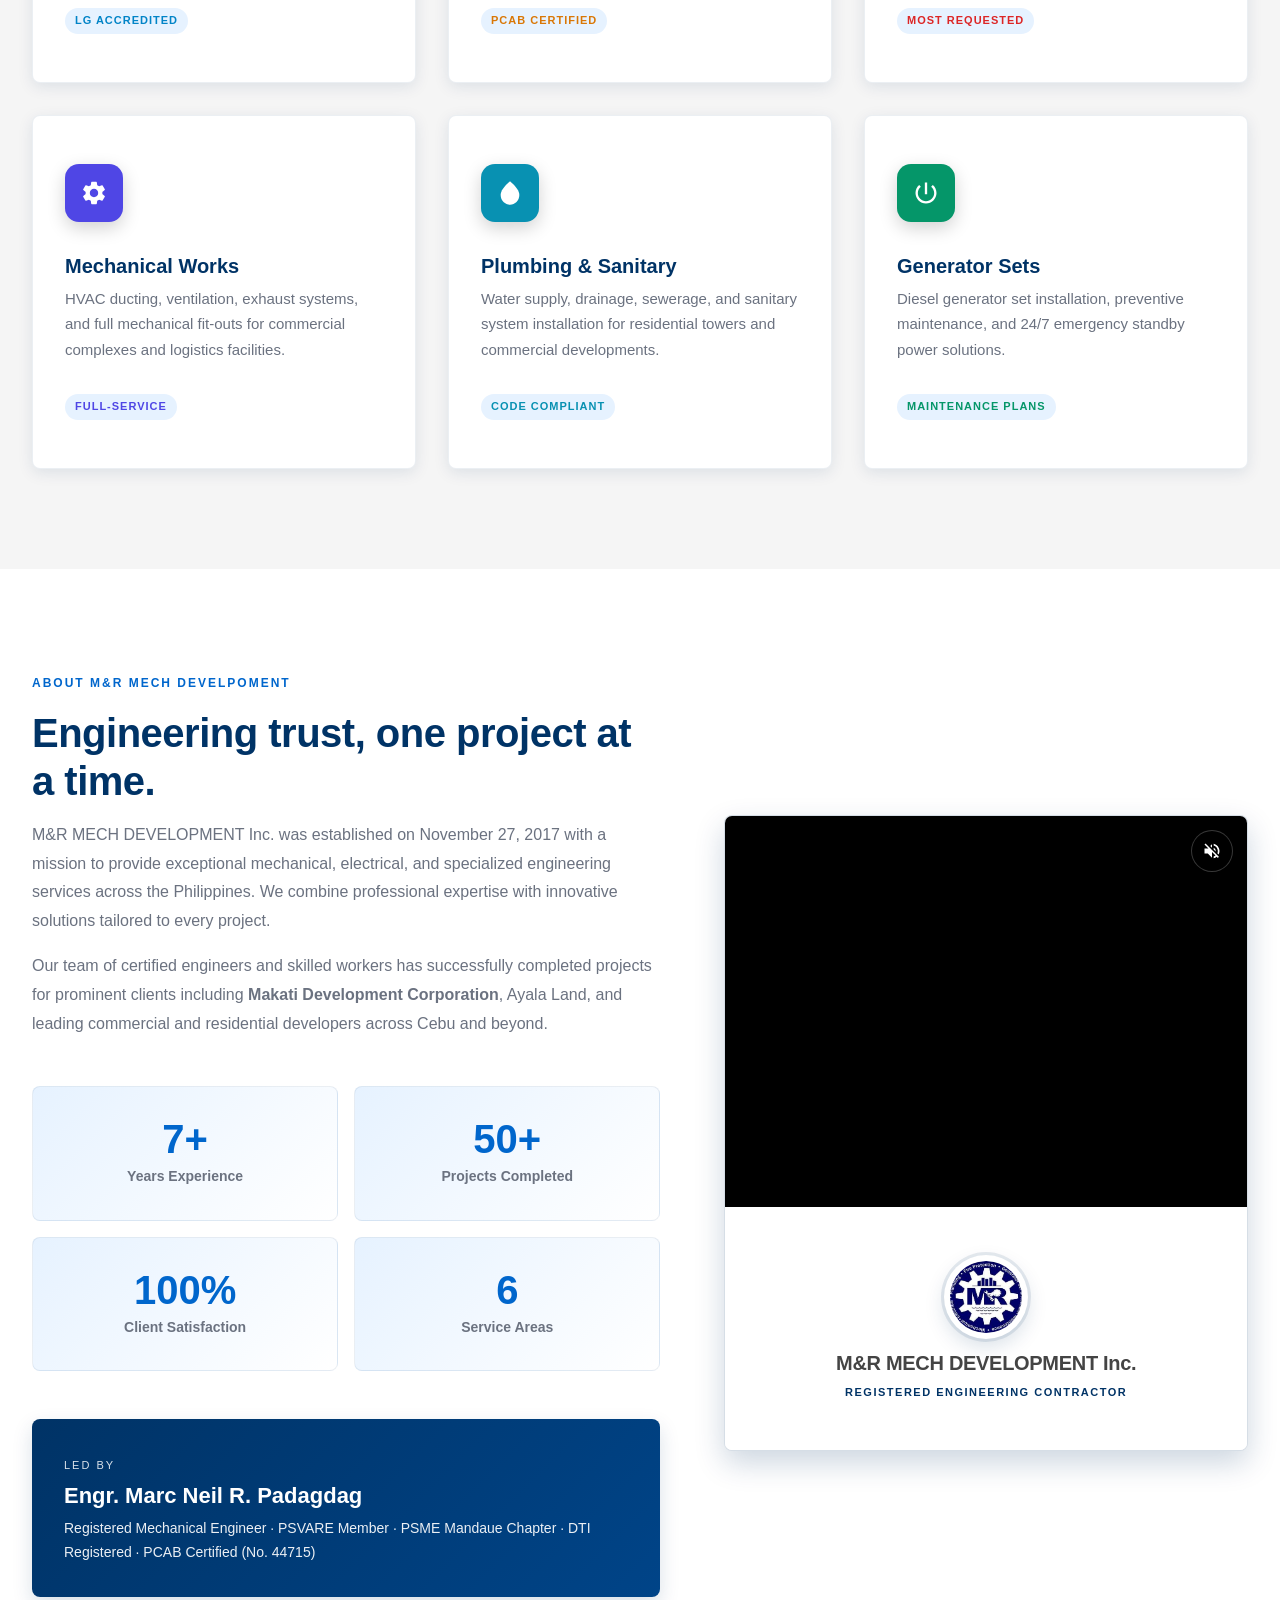
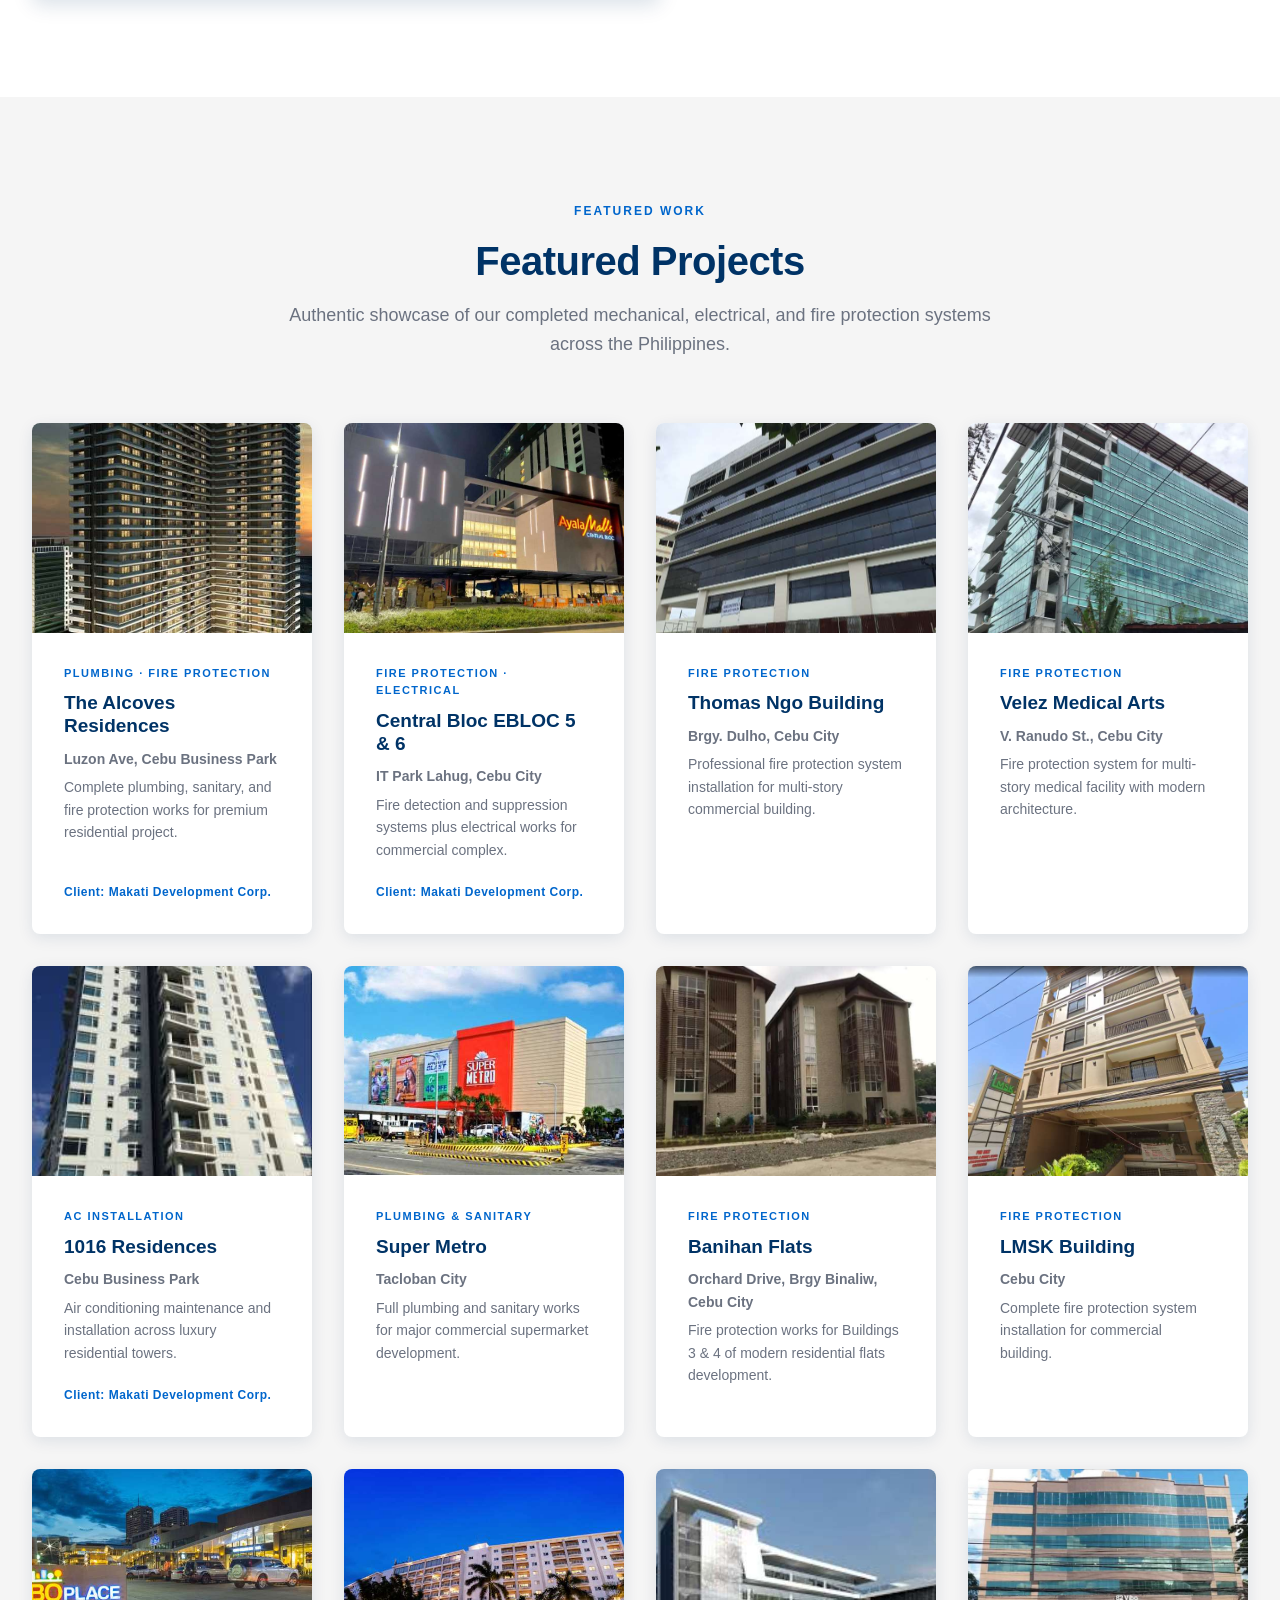
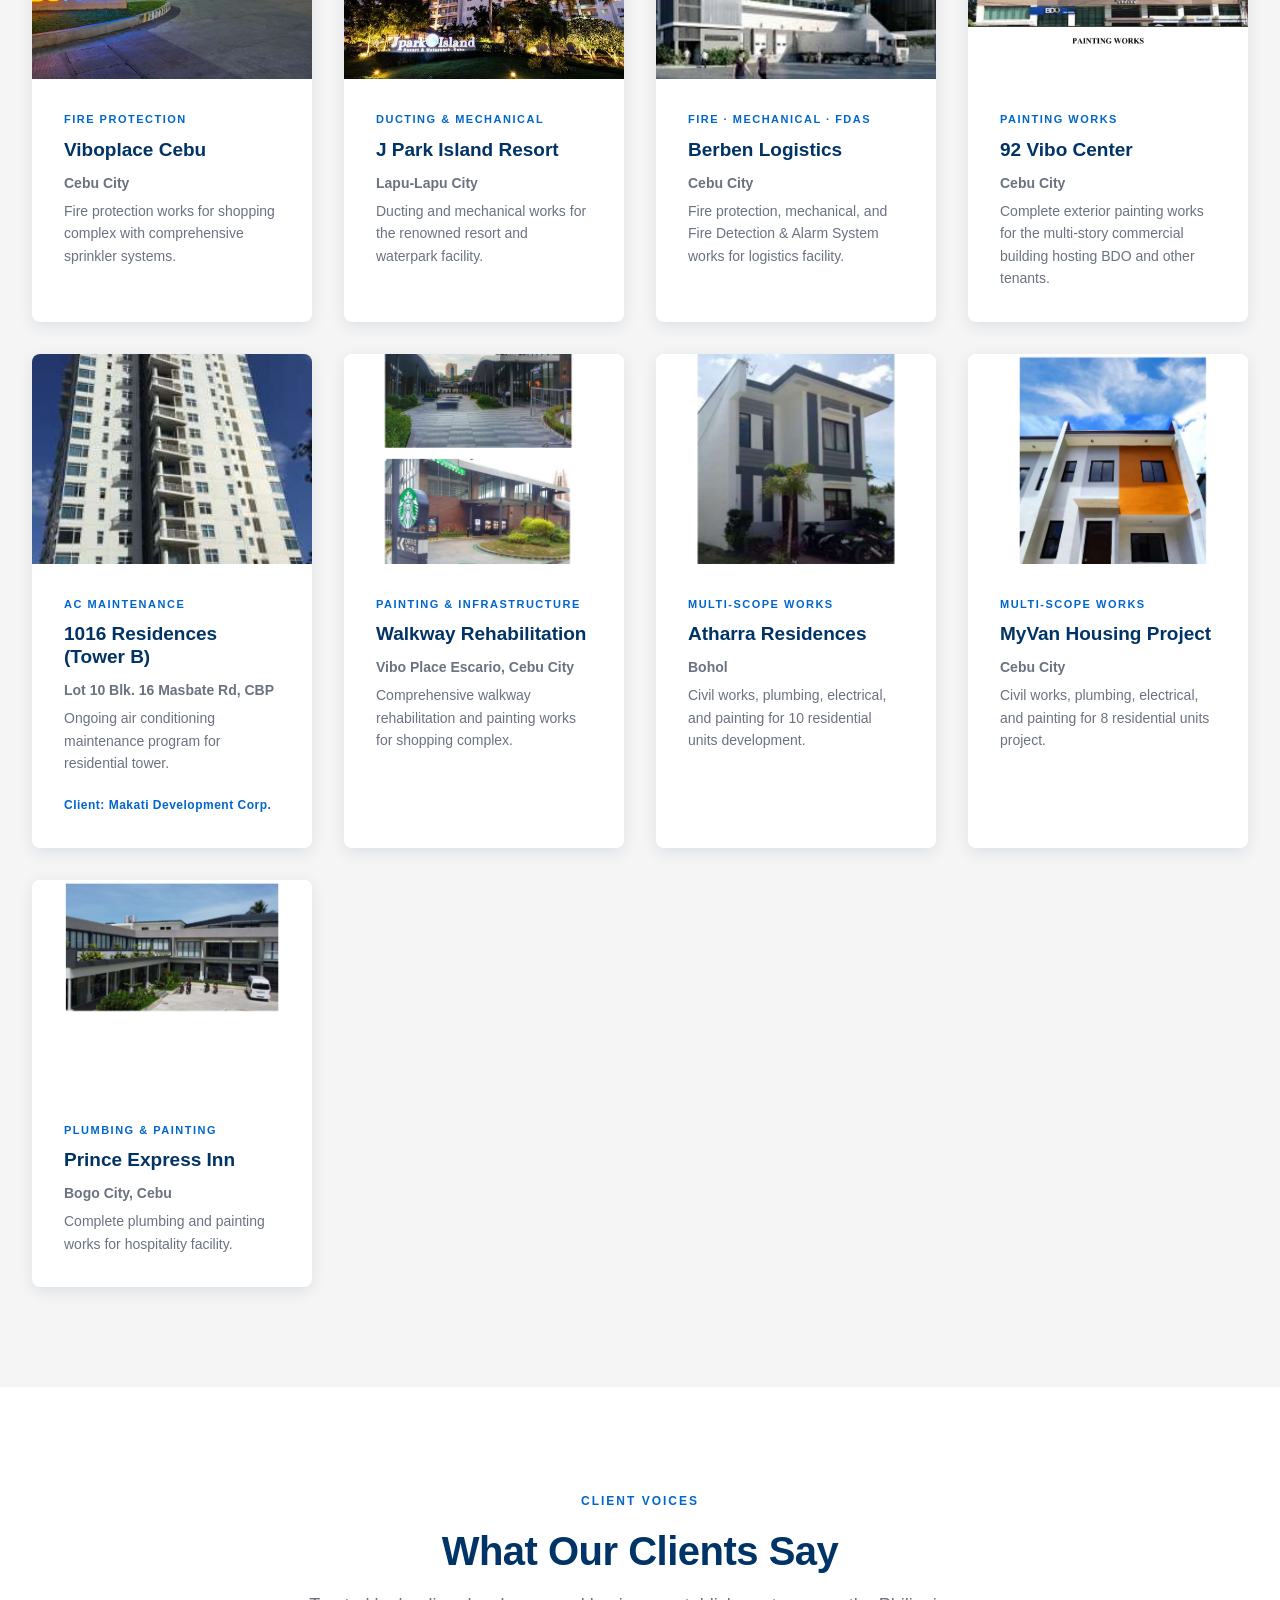
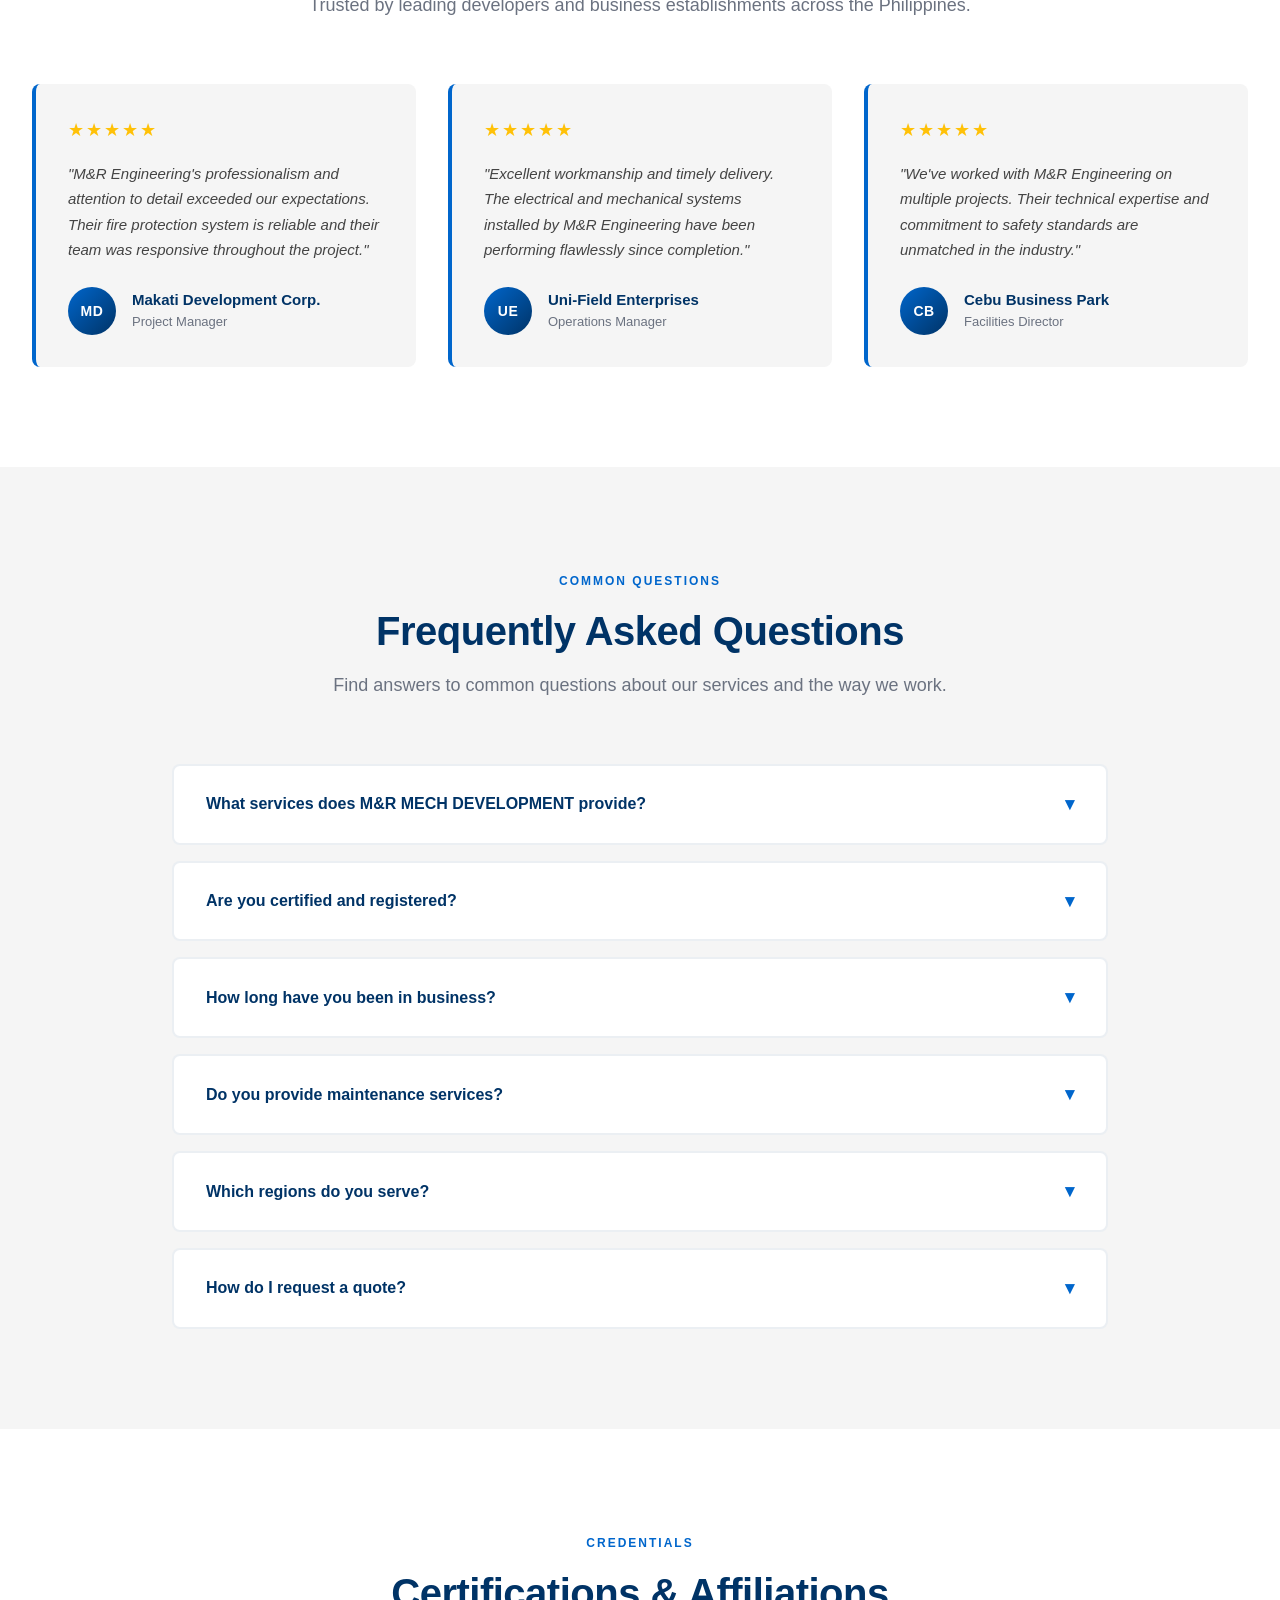
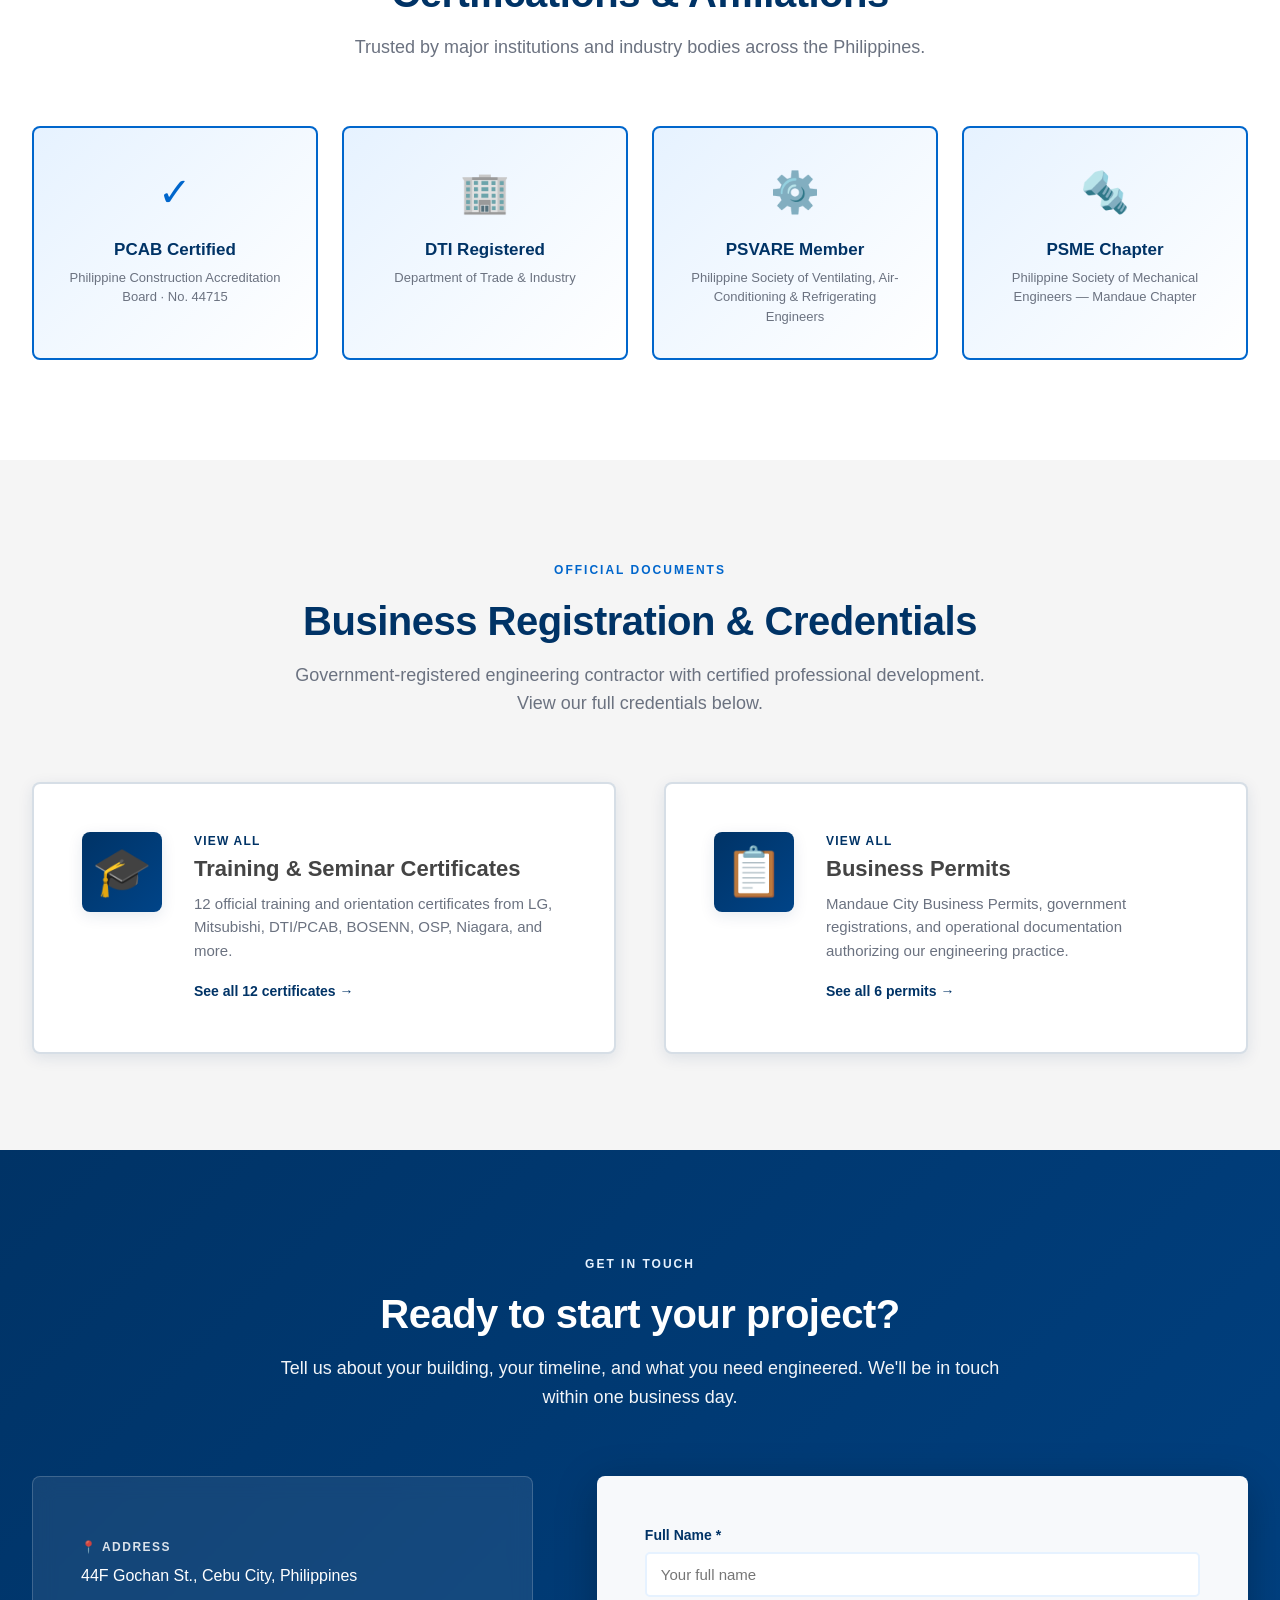
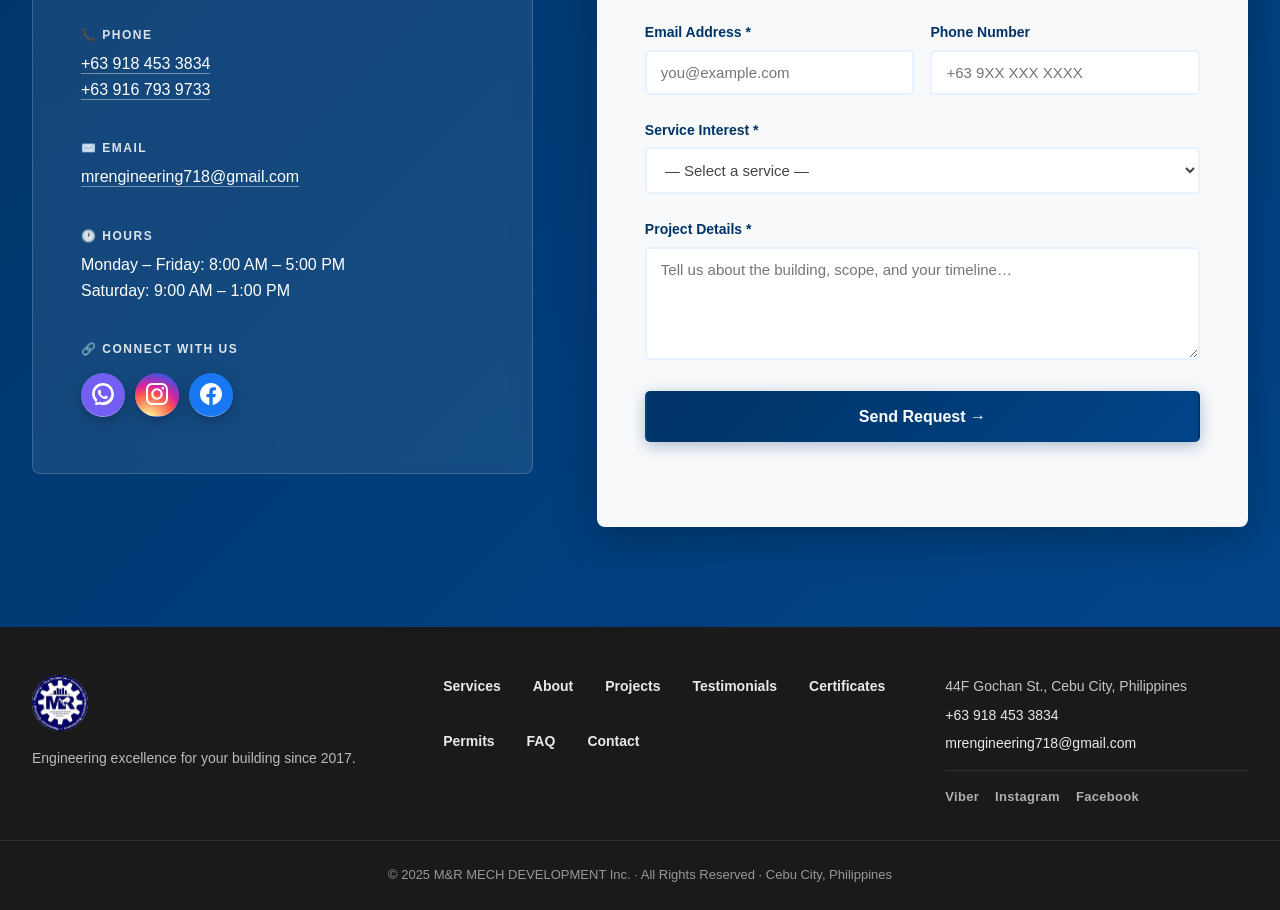
==== commit 768cda25: "Redesign About video card: remove details list, clean layout - Removed the 5-item details list (Loca" ====
--- a/index.html
+++ b/index.html
@@ -204,51 +204,28 @@
 
             <aside class="about-media reveal" data-delay="200">
               <div class="about-media-card">
-                <!-- Background video -->
-                <video class="amc-video" autoplay muted loop playsinline preload="auto" aria-hidden="true">
-                  <source src="assets/video/about-bg.mp4" type="video/mp4">
-                </video>
-                <!-- Mute / unmute toggle -->
-                <button class="amc-mute-btn" id="amcMuteBtn" aria-label="Unmute video" title="Unmute video">
-                  <!-- Muted icon (default) -->
-                  <svg class="icon-muted" xmlns="http://www.w3.org/2000/svg" viewBox="0 0 24 24" fill="currentColor" aria-hidden="true">
-                    <path d="M16.5 12A4.5 4.5 0 0 0 14 7.97V10.18L16.45 12.63C16.48 12.43 16.5 12.22 16.5 12ZM19 12c0 .94-.2 1.82-.54 2.64l1.51 1.51C20.63 14.91 21 13.5 21 12c0-4.28-2.99-7.86-7-8.77V5.29C16.89 6.16 19 8.83 19 12ZM4.27 3 3 4.27 7.73 9H3v6h4l5 5v-6.73l4.25 4.25A6.995 6.995 0 0 1 14 18.7v2.06a8.994 8.994 0 0 0 3.68-1.74l1.31 1.31L20.27 19 12 10.73 4.27 3ZM12 4 9.91 6.09 12 8.18V4Z"/>
-                  </svg>
-                  <!-- Unmuted icon (shown when active) -->
-                  <svg class="icon-unmuted" xmlns="http://www.w3.org/2000/svg" viewBox="0 0 24 24" fill="currentColor" aria-hidden="true">
-                    <path d="M3 9v6h4l5 5V4L7 9H3zm13.5 3A4.5 4.5 0 0 0 14 7.97v8.05c1.48-.73 2.5-2.25 2.5-4.02zM14 3.23v2.06c2.89.86 5 3.54 5 6.71s-2.11 5.85-5 6.71v2.06c4.01-.91 7-4.49 7-8.77s-2.99-7.86-7-8.77z"/>
-                  </svg>
-                </button>
-                <!-- Content pinned to bottom -->
-                <div class="amc-content">
-                  <div class="amc-header">
-                    <img src="assets/images/logo.jpg" alt="M&R MECH DEVELOPMENT Inc. logo" class="amc-logo" />
-                    <p class="amc-company">M&amp;R MECH<br>DEVELOPMENT Inc.</p>
-                    <p class="amc-role">Registered Engineering Contractor</p>
-                  </div>
-                  <div class="amc-sep" aria-hidden="true"></div>
-                  <ul class="amc-list">
-                    <li>
-                      <span class="amc-k">Location</span>
-                      <span class="amc-v">Cebu City, Philippines</span>
-                    </li>
-                    <li>
-                      <span class="amc-k">Established</span>
-                      <span class="amc-v">November 27, 2017</span>
-                    </li>
-                    <li>
-                      <span class="amc-k">PCAB No.</span>
-                      <span class="amc-v">44715</span>
-                    </li>
-                    <li>
-                      <span class="amc-k">SEC Reg.</span>
-                      <span class="amc-v">2025100222652-31</span>
-                    </li>
-                    <li>
-                      <span class="amc-k">TIN</span>
-                      <span class="amc-v">010-944-119-00000</span>
-                    </li>
-                  </ul>
+                <!-- Video panel (top) -->
+                <div class="amc-video-wrap">
+                  <video class="amc-video" autoplay muted loop playsinline preload="auto" aria-hidden="true">
+                    <source src="assets/video/about-bg.mp4" type="video/mp4">
+                  </video>
+                  <!-- Mute / unmute toggle -->
+                  <button class="amc-mute-btn" id="amcMuteBtn" aria-label="Unmute video" title="Unmute video">
+                    <!-- Muted icon (default) -->
+                    <svg class="icon-muted" xmlns="http://www.w3.org/2000/svg" viewBox="0 0 24 24" fill="currentColor" aria-hidden="true">
+                      <path d="M16.5 12A4.5 4.5 0 0 0 14 7.97V10.18L16.45 12.63C16.48 12.43 16.5 12.22 16.5 12ZM19 12c0 .94-.2 1.82-.54 2.64l1.51 1.51C20.63 14.91 21 13.5 21 12c0-4.28-2.99-7.86-7-8.77V5.29C16.89 6.16 19 8.83 19 12ZM4.27 3 3 4.27 7.73 9H3v6h4l5 5v-6.73l4.25 4.25A6.995 6.995 0 0 1 14 18.7v2.06a8.994 8.994 0 0 0 3.68-1.74l1.31 1.31L20.27 19 12 10.73 4.27 3ZM12 4 9.91 6.09 12 8.18V4Z"/>
+                    </svg>
+                    <!-- Unmuted icon (shown when active) -->
+                    <svg class="icon-unmuted" xmlns="http://www.w3.org/2000/svg" viewBox="0 0 24 24" fill="currentColor" aria-hidden="true">
+                      <path d="M3 9v6h4l5 5V4L7 9H3zm13.5 3A4.5 4.5 0 0 0 14 7.97v8.05c1.48-.73 2.5-2.25 2.5-4.02zM14 3.23v2.06c2.89.86 5 3.54 5 6.71s-2.11 5.85-5 6.71v2.06c4.01-.91 7-4.49 7-8.77s-2.99-7.86-7-8.77z"/>
+                    </svg>
+                  </button>
+                </div>
+                <!-- Footer with logo + company name (below video) -->
+                <div class="amc-footer">
+                  <img src="assets/images/logo.jpg" alt="M&R MECH DEVELOPMENT Inc. logo" class="amc-logo" />
+                  <p class="amc-company">M&amp;R MECH DEVELOPMENT Inc.</p>
+                  <p class="amc-role">Registered Engineering Contractor</p>
                 </div>
               </div>
             </aside>
--- a/assets/css/styles.css
+++ b/assets/css/styles.css
@@ -624,73 +624,28 @@
 .founder-card p { color: rgba(255, 255, 255, 0.92); font-size: 14px; line-height: 1.7; margin: 0; }
 
 .about-media-card {
-  /* Gradient fallback if video can't load */
-  background: var(--grad-accent);
+  background: var(--bg-surface);
   border-radius: var(--r-card);
-  aspect-ratio: 4 / 5;
   display: flex;
   flex-direction: column;
-  justify-content: flex-end;   /* pin content to bottom */
-  color: #fff;
-  padding: 0;                  /* padding handled by .amc-content */
   box-shadow: var(--sh-elevated);
+  overflow: hidden;
+  border: 1px solid var(--border-mid);
+}
+
+/* Video panel (top of card) */
+.amc-video-wrap {
   position: relative;
+  width: 100%;
+  aspect-ratio: 4 / 3;
   overflow: hidden;
-}
-
-/* Background video */
+  background: #000;
+}
 .amc-video {
   position: absolute; inset: 0;
   width: 100%; height: 100%;
   object-fit: cover;
-  z-index: 0;
-  pointer-events: none;
-}
-
-/* Dark blue gradient overlay — strong at bottom for readability */
-.about-media-card::before {
-  content: "";
-  position: absolute; inset: 0;
-  background: linear-gradient(
-    to top,
-    rgba(0, 10, 40, 0.93) 0%,
-    rgba(0, 15, 55, 0.72) 40%,
-    rgba(0, 10, 35, 0.35) 70%,
-    transparent 100%
-  );
-  z-index: 1;
-  pointer-events: none;
-}
-
-/* Subtle shimmer sweep over the video (very light) */
-.about-media-card::after {
-  content: "";
-  position: absolute;
-  top: -20%; left: 0;
-  width: 100%; height: 140%;
-  background: linear-gradient(
-    110deg,
-    transparent 30%,
-    rgba(255, 255, 255, 0.04) 42%,
-    rgba(255, 255, 255, 0.10) 50%,
-    rgba(255, 255, 255, 0.04) 58%,
-    transparent 70%
-  );
-  animation: shimmerSweep 8s linear infinite;
-  animation-delay: 2s;
-  z-index: 2;
-  pointer-events: none;
-}
-
-/* Content wrapper — sits above video + overlays */
-.amc-content {
-  position: relative;
-  z-index: 3;
-  padding: var(--sp-xl) var(--sp-xl);
-  display: flex;
-  flex-direction: column;
-  gap: var(--sp-lg);
-  width: 100%;
+  display: block;
 }
 
 /* Mute / unmute button */
@@ -728,68 +683,40 @@
 .amc-mute-btn.is-unmuted .icon-muted   { display: none; }
 .amc-mute-btn.is-unmuted .icon-unmuted { display: block; }
 
-.amc-header {
+/* Footer — logo + company name below the video */
+.amc-footer {
   display: flex;
   flex-direction: column;
   align-items: center;
   text-align: center;
   gap: var(--sp-sm);
+  padding: var(--sp-2xl) var(--sp-xl);
+  background: var(--bg-surface);
 }
 .amc-logo {
-  width: 80px; height: 80px;
+  width: 84px; height: 84px;
   border-radius: 50%;
   object-fit: cover;
   background: #fff;
   padding: 6px;
-  box-shadow: 0 0 0 3px rgba(255, 255, 255, 0.25), 0 8px 24px rgba(0, 0, 0, 0.3);
-  margin-bottom: 4px;
+  box-shadow: 0 0 0 3px rgba(0, 51, 102, 0.10), var(--sh-medium);
+  margin-bottom: var(--sp-xs);
 }
 .amc-company {
-  font-size: 18px;
+  font-size: 20px;
   font-weight: 900;
   line-height: 1.25;
   margin: 0;
   letter-spacing: -0.3px;
+  color: var(--c-text);
 }
 .amc-role {
   font-size: 11px;
   font-weight: 700;
   letter-spacing: 1.5px;
   text-transform: uppercase;
-  opacity: 0.8;
+  color: var(--c-primary);
   margin: 0;
-}
-.amc-sep {
-  height: 1px;
-  background: rgba(255, 255, 255, 0.25);
-}
-.amc-list {
-  list-style: none;
-  margin: 0;
-  padding: 0;
-  display: flex;
-  flex-direction: column;
-  gap: 10px;
-}
-.amc-list li {
-  display: flex;
-  justify-content: space-between;
-  align-items: baseline;
-  gap: var(--sp-sm);
-}
-.amc-k {
-  font-size: 11px;
-  font-weight: 700;
-  letter-spacing: 1px;
-  text-transform: uppercase;
-  opacity: 0.72;
-  white-space: nowrap;
-  flex-shrink: 0;
-}
-.amc-v {
-  font-weight: 700;
-  font-size: 13px;
-  text-align: right;
 }
 
 /* ============================================================
@@ -1204,7 +1131,7 @@
 @media (max-width: 1024px) {
   .grid-4 { grid-template-columns: repeat(3, 1fr); }
   .about-grid { grid-template-columns: 1fr; gap: var(--sp-2xl); }
-  .about-media-card { aspect-ratio: 16 / 9; }
+  .amc-video-wrap { aspect-ratio: 16 / 9; }
   .contact-grid { grid-template-columns: 1fr; gap: var(--sp-2xl); }
   .footer-inner { grid-template-columns: 1fr 1fr; gap: var(--sp-xl); }
 }
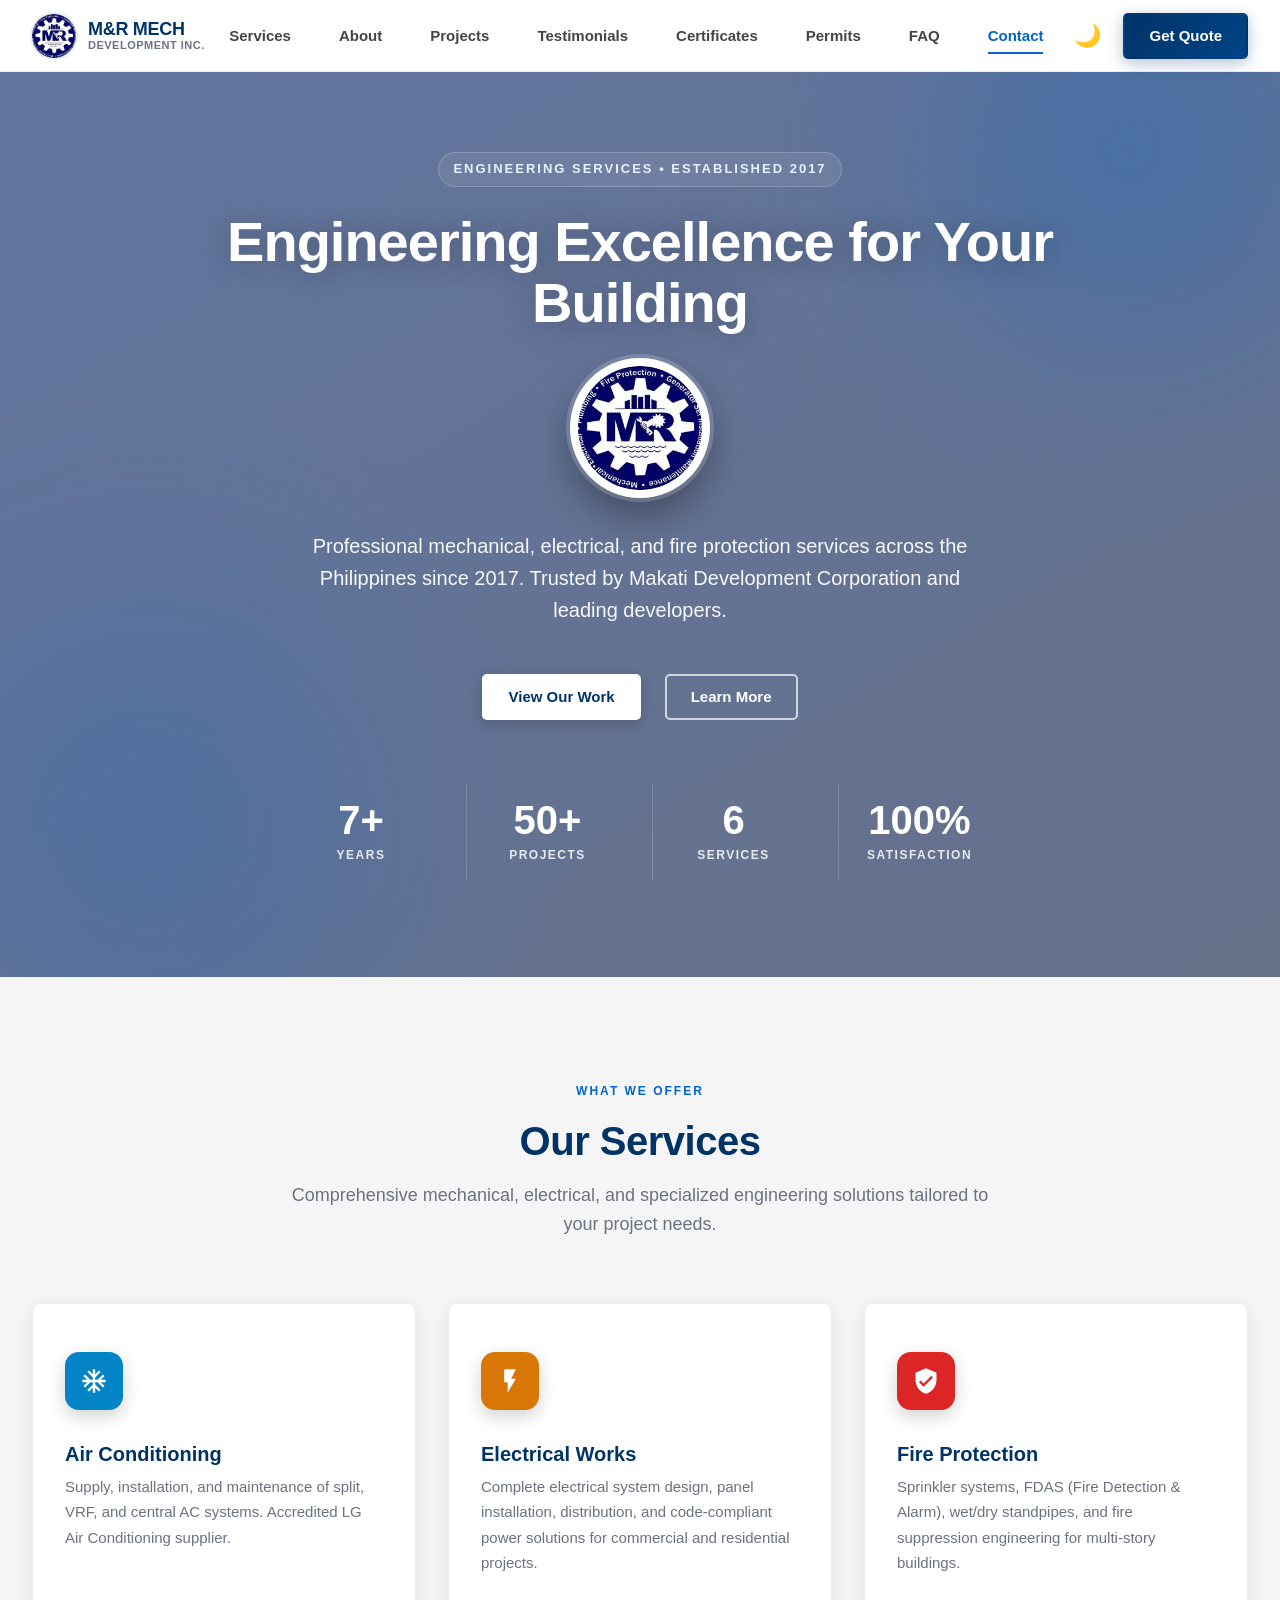
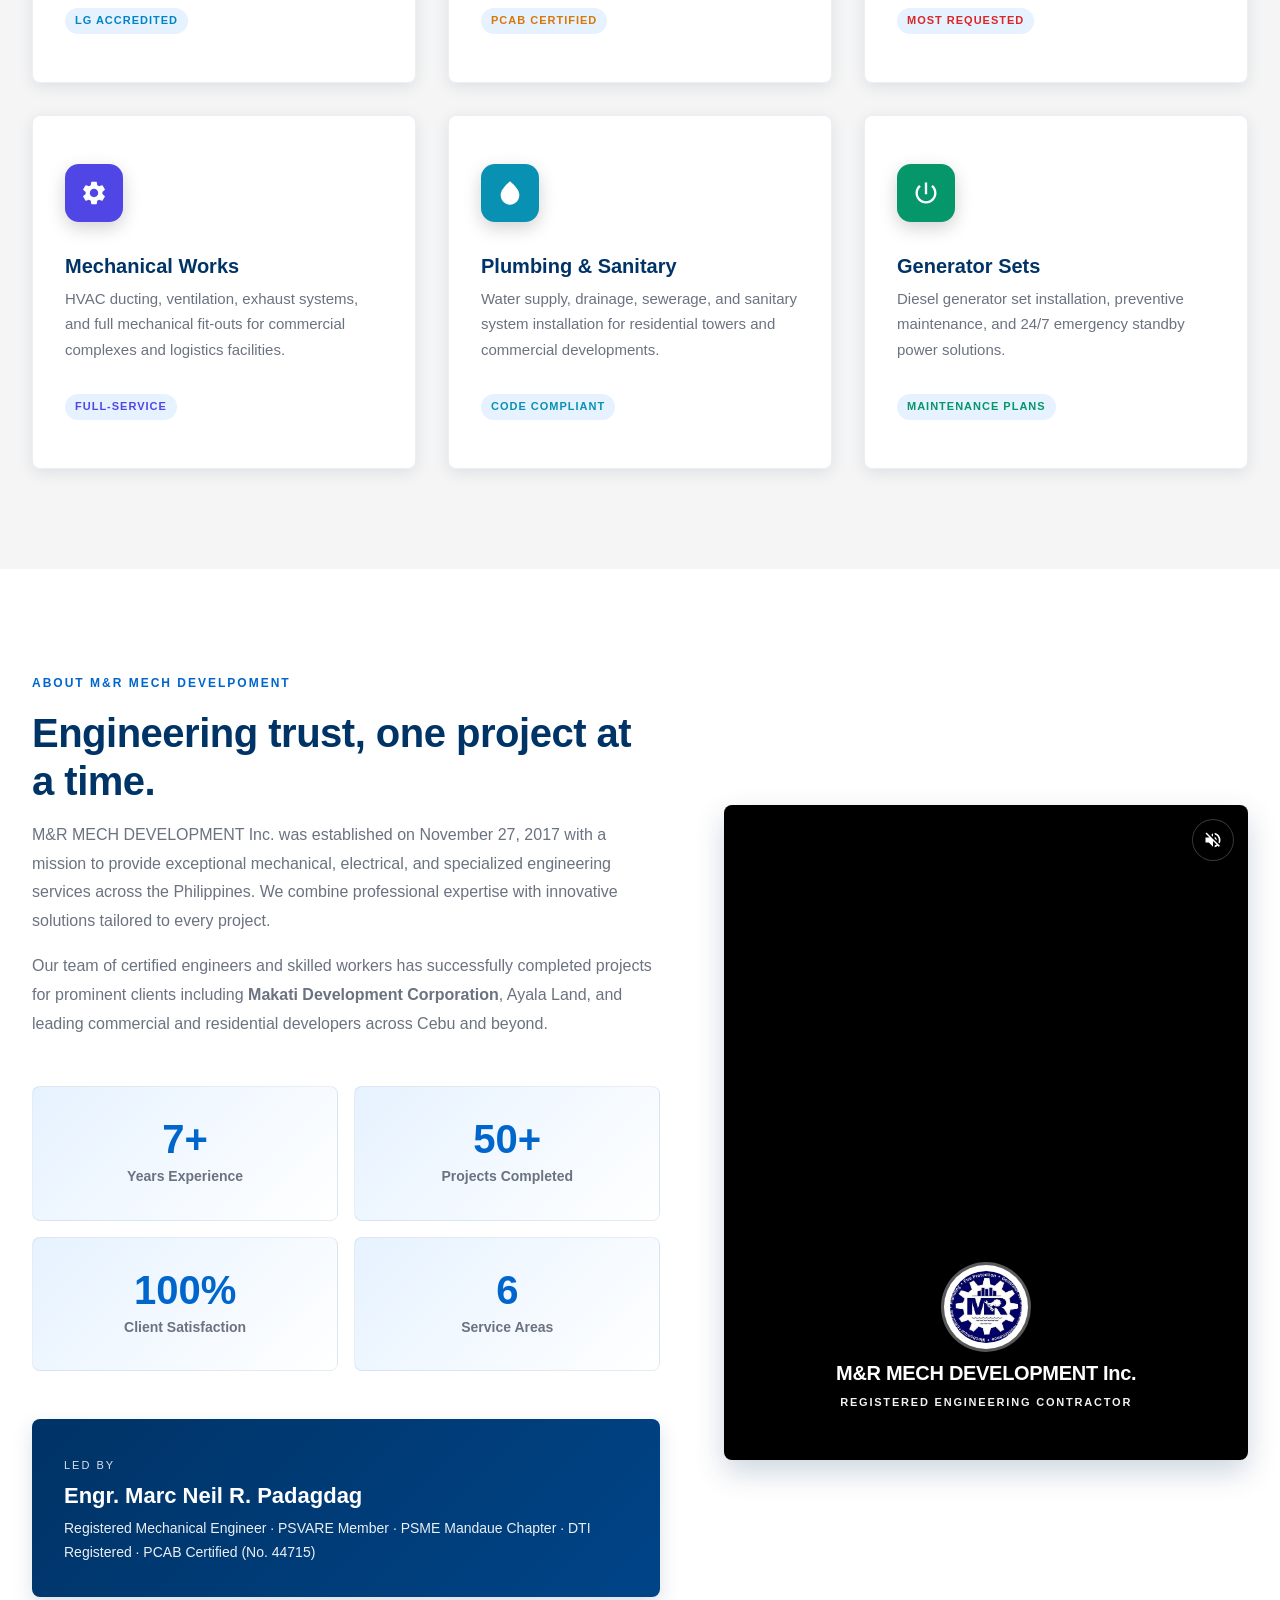
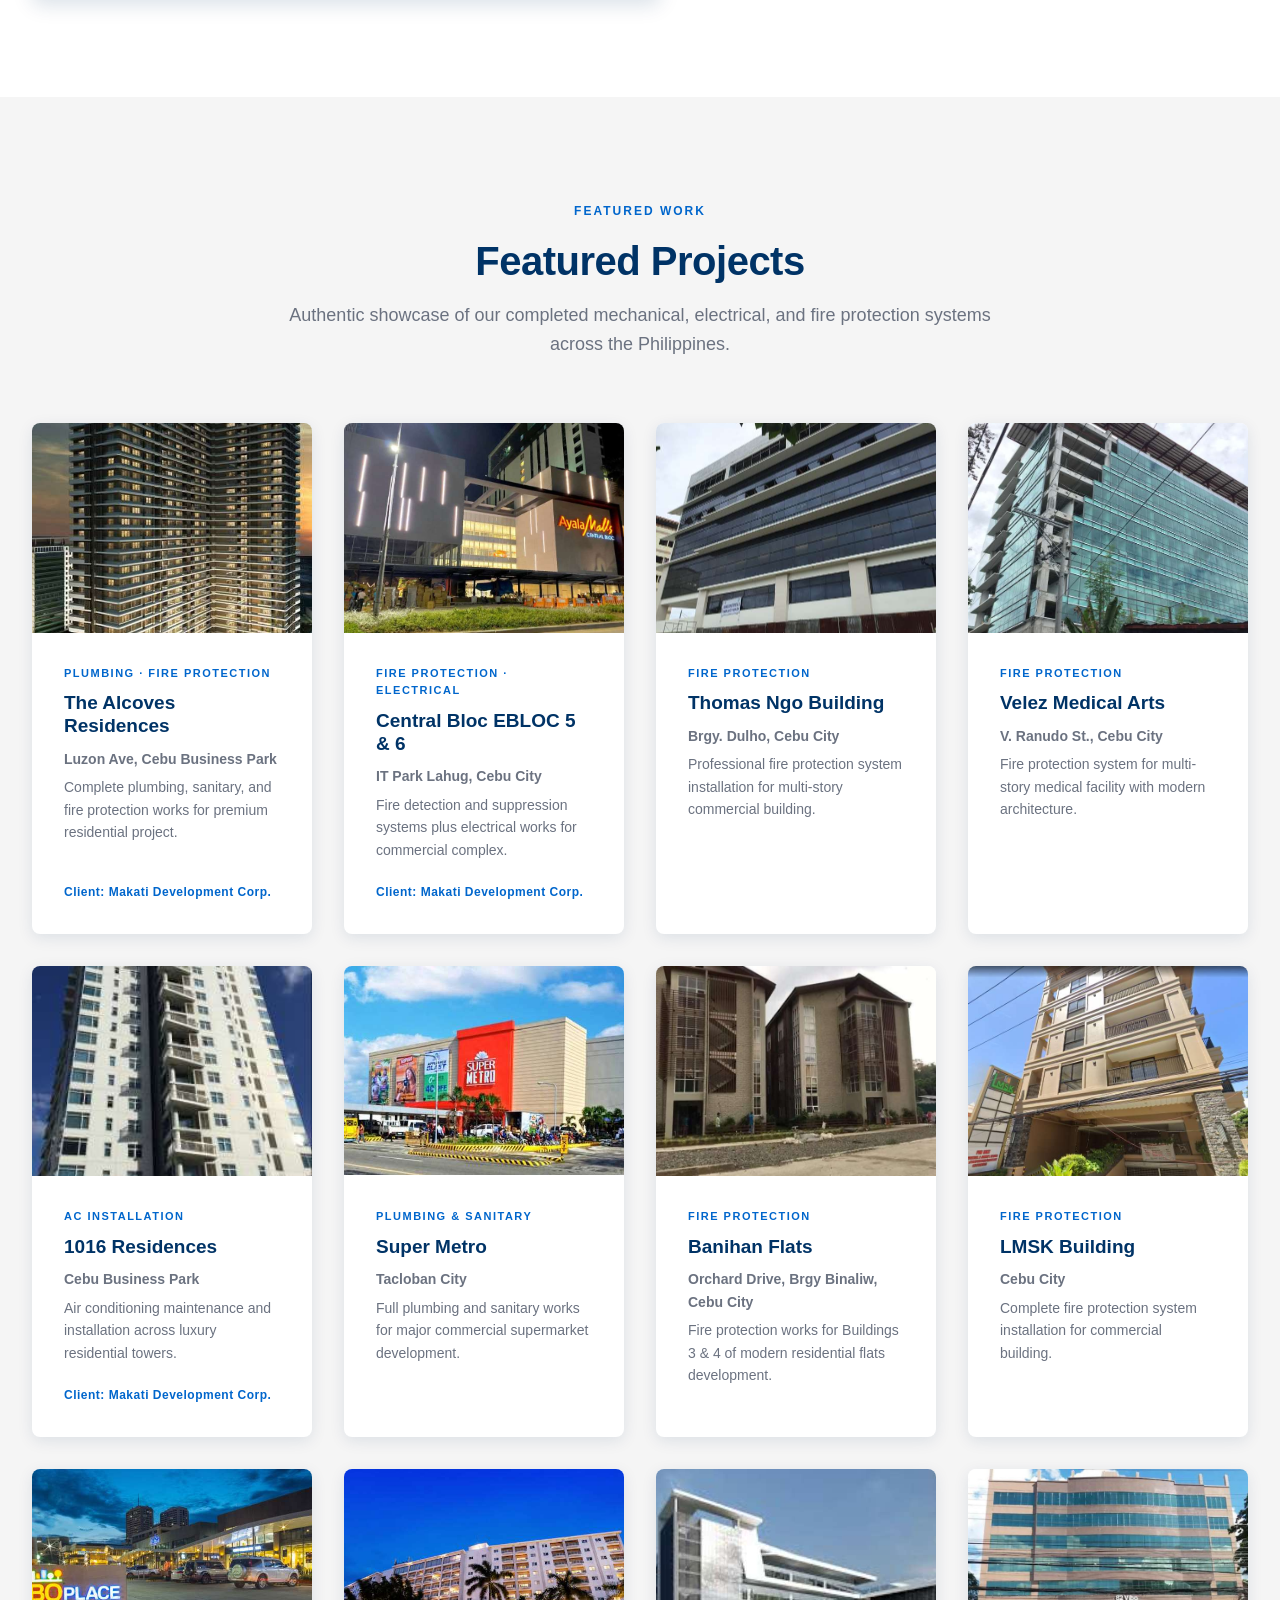
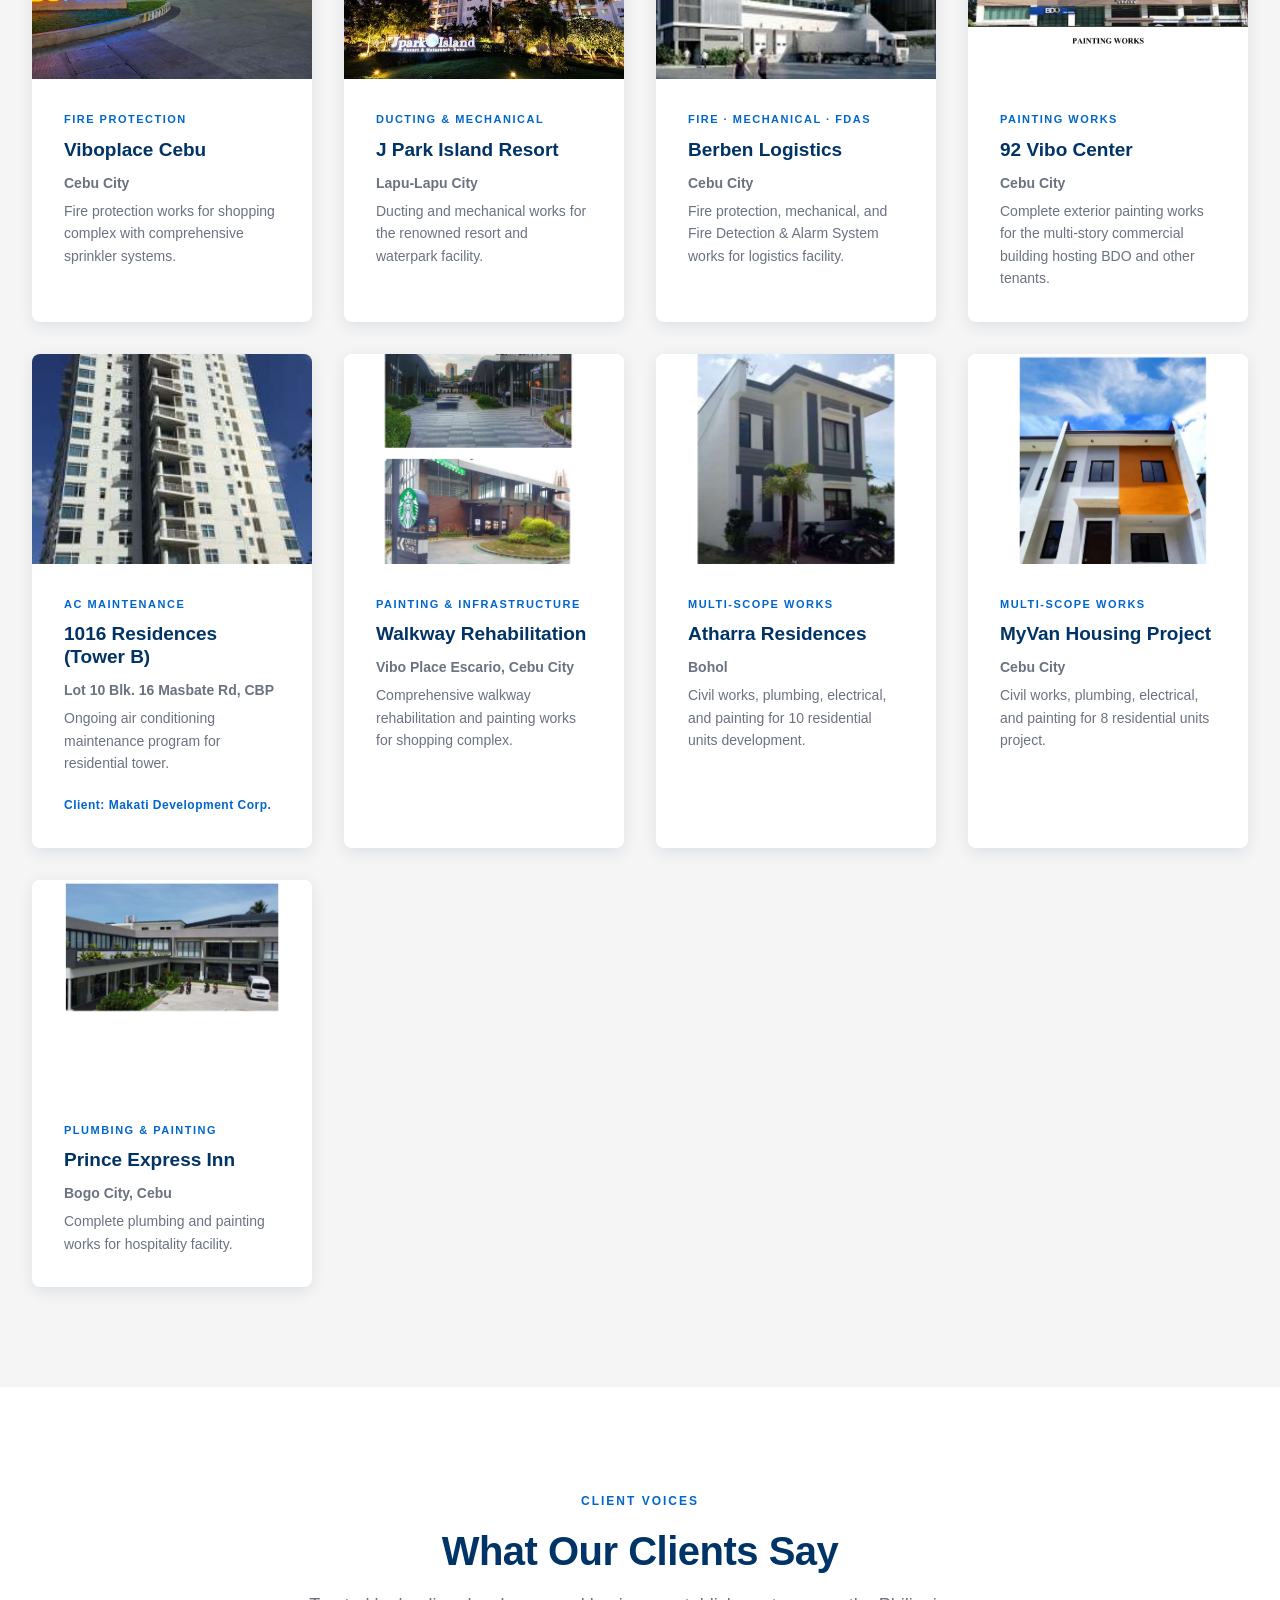
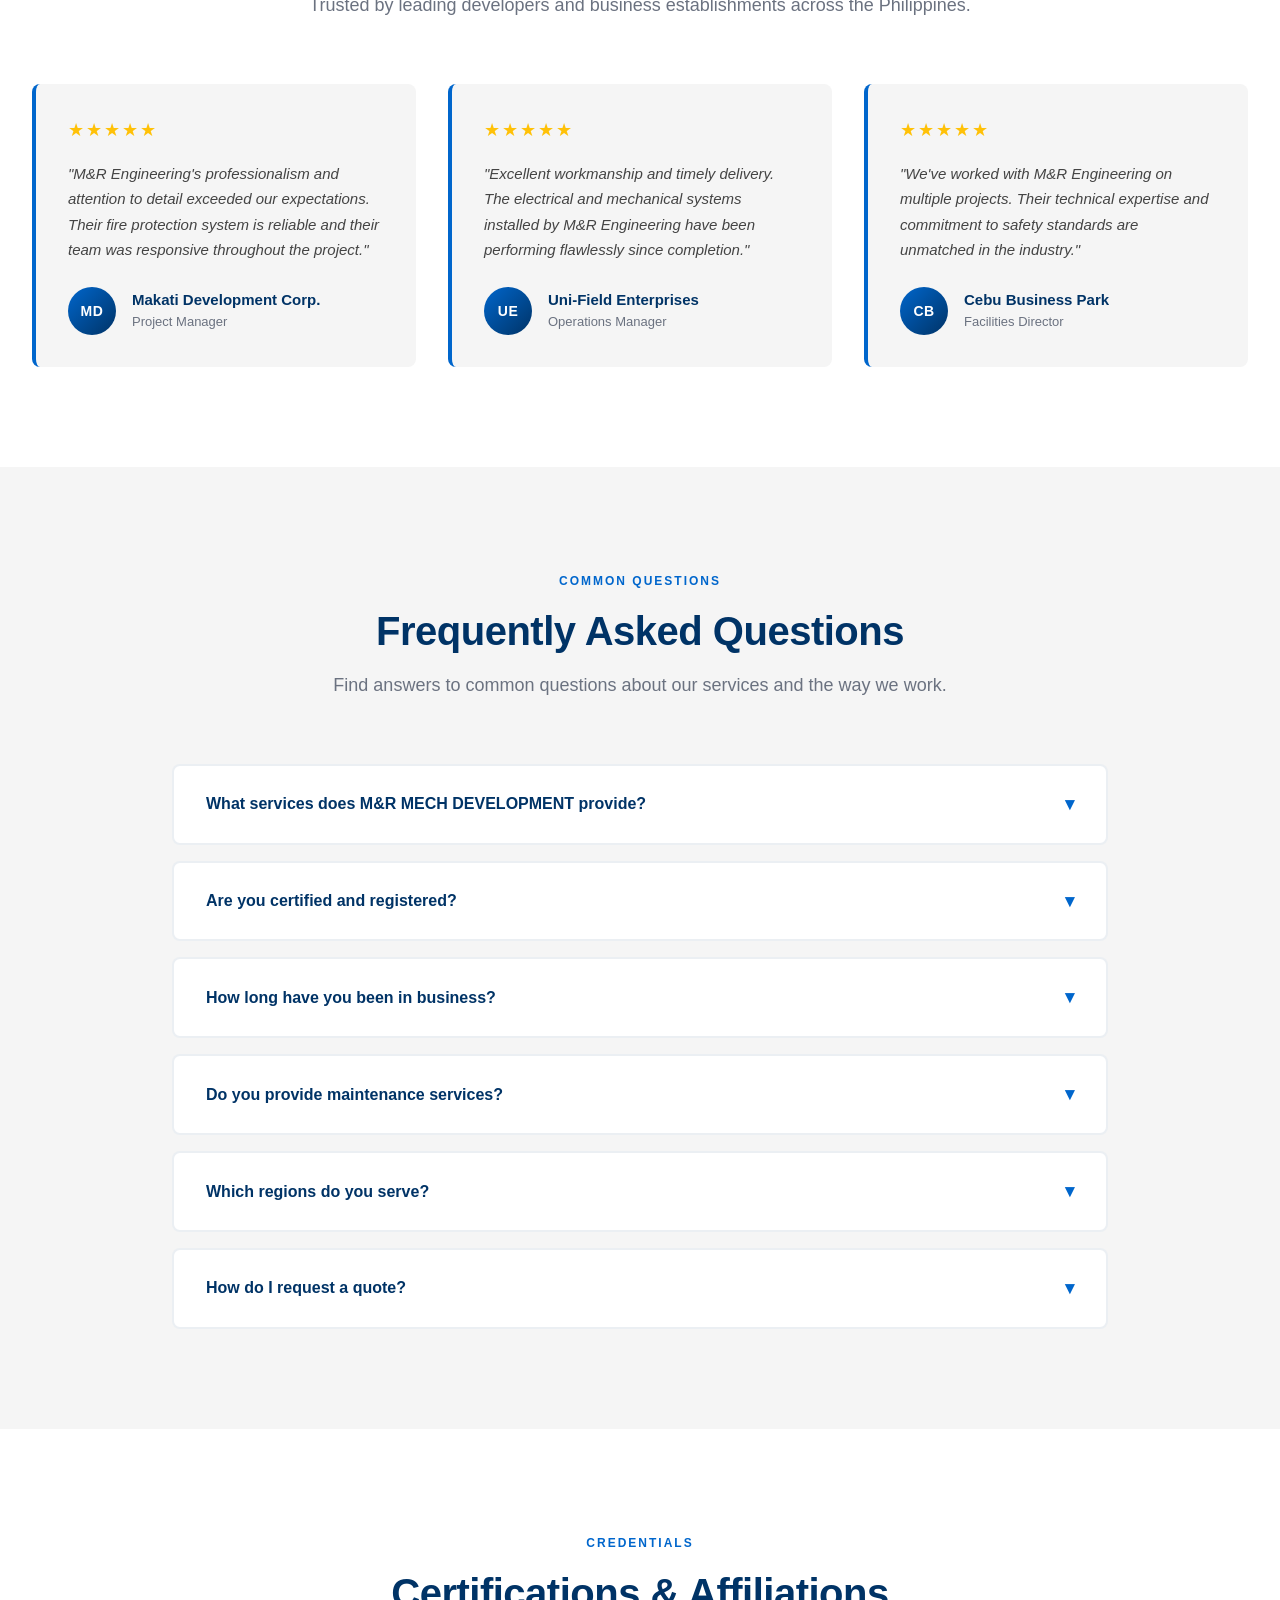
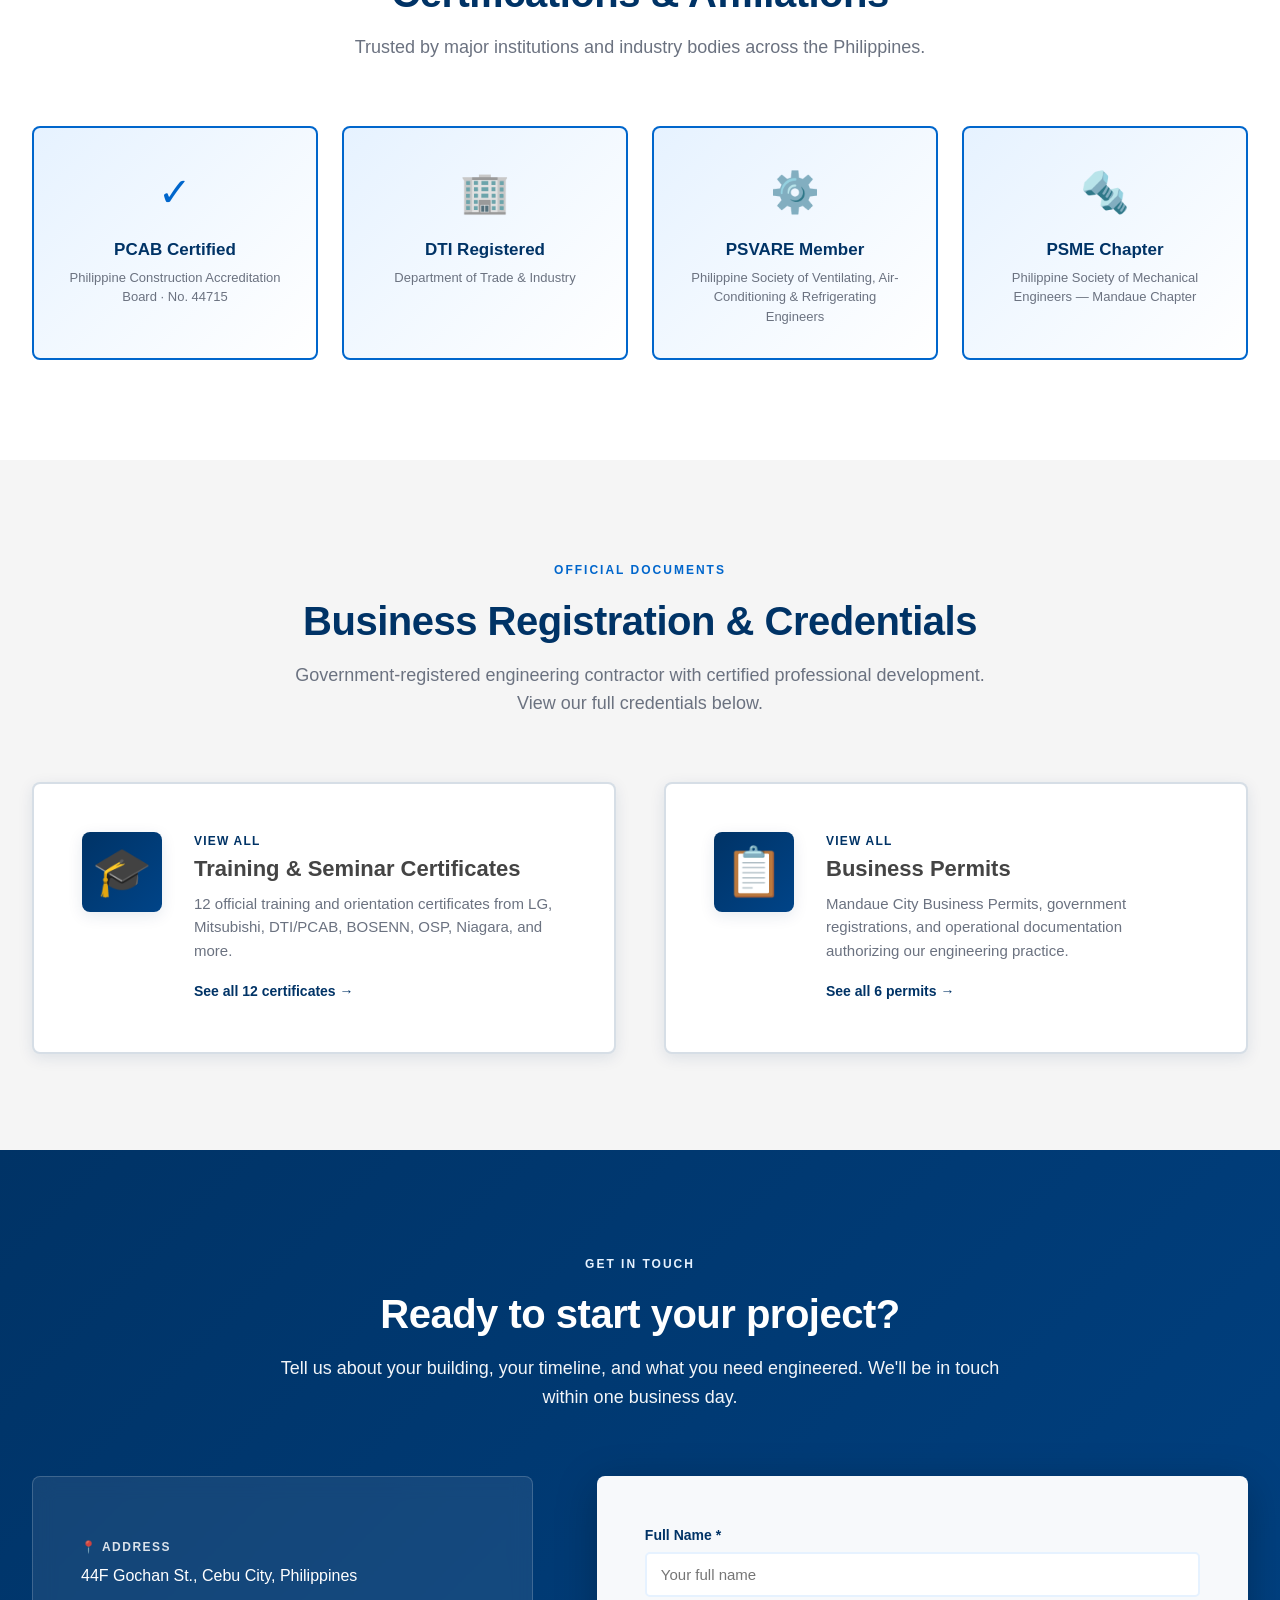
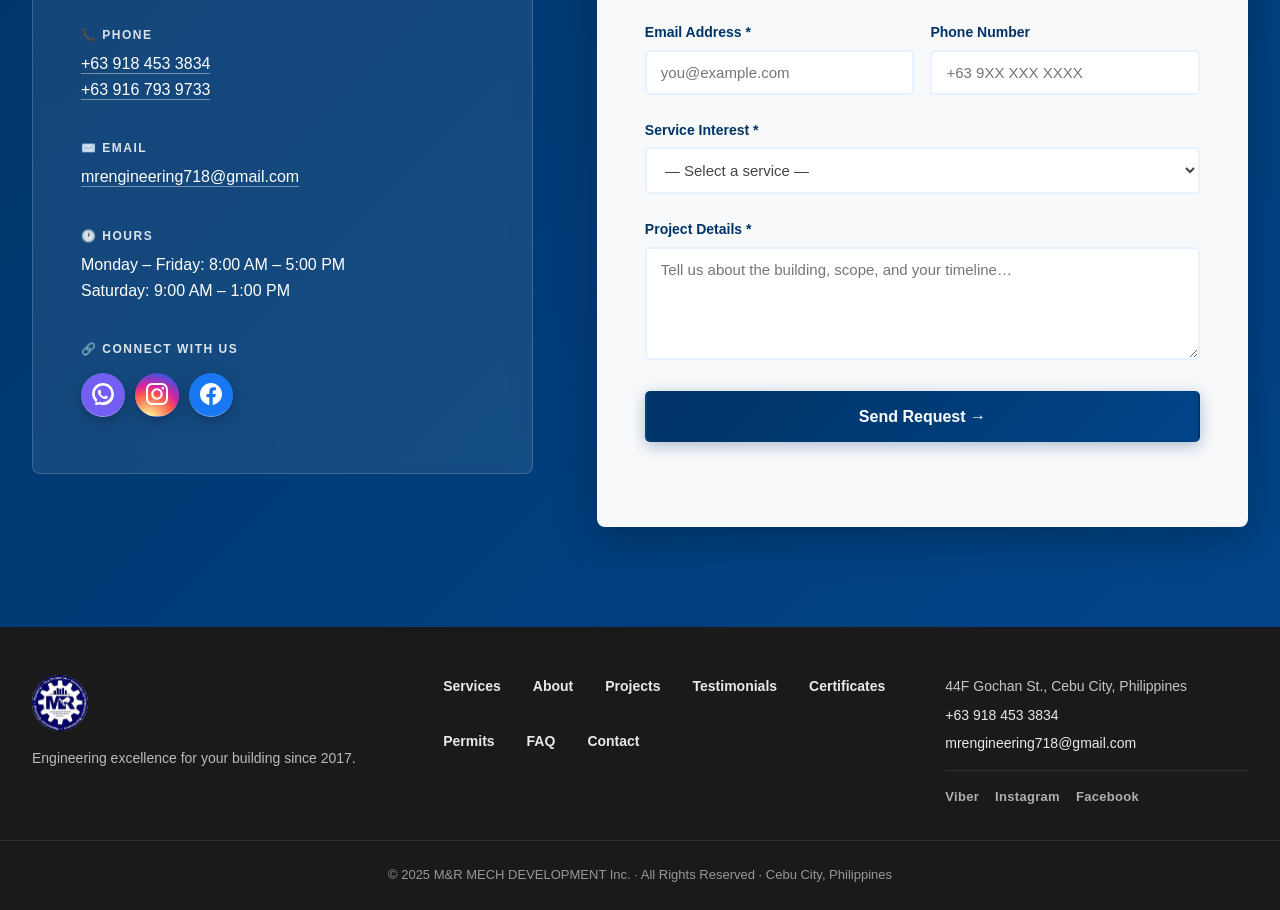
==== commit 0e240c05: "About card: video as full background, logo + name overlaid at bottom - Removed the white footer sect" ====
--- a/index.html
+++ b/index.html
@@ -204,25 +204,23 @@
 
             <aside class="about-media reveal" data-delay="200">
               <div class="about-media-card">
-                <!-- Video panel (top) -->
-                <div class="amc-video-wrap">
-                  <video class="amc-video" autoplay muted loop playsinline preload="auto" aria-hidden="true">
-                    <source src="assets/video/about-bg.mp4" type="video/mp4">
-                  </video>
-                  <!-- Mute / unmute toggle -->
-                  <button class="amc-mute-btn" id="amcMuteBtn" aria-label="Unmute video" title="Unmute video">
-                    <!-- Muted icon (default) -->
-                    <svg class="icon-muted" xmlns="http://www.w3.org/2000/svg" viewBox="0 0 24 24" fill="currentColor" aria-hidden="true">
-                      <path d="M16.5 12A4.5 4.5 0 0 0 14 7.97V10.18L16.45 12.63C16.48 12.43 16.5 12.22 16.5 12ZM19 12c0 .94-.2 1.82-.54 2.64l1.51 1.51C20.63 14.91 21 13.5 21 12c0-4.28-2.99-7.86-7-8.77V5.29C16.89 6.16 19 8.83 19 12ZM4.27 3 3 4.27 7.73 9H3v6h4l5 5v-6.73l4.25 4.25A6.995 6.995 0 0 1 14 18.7v2.06a8.994 8.994 0 0 0 3.68-1.74l1.31 1.31L20.27 19 12 10.73 4.27 3ZM12 4 9.91 6.09 12 8.18V4Z"/>
-                    </svg>
-                    <!-- Unmuted icon (shown when active) -->
-                    <svg class="icon-unmuted" xmlns="http://www.w3.org/2000/svg" viewBox="0 0 24 24" fill="currentColor" aria-hidden="true">
-                      <path d="M3 9v6h4l5 5V4L7 9H3zm13.5 3A4.5 4.5 0 0 0 14 7.97v8.05c1.48-.73 2.5-2.25 2.5-4.02zM14 3.23v2.06c2.89.86 5 3.54 5 6.71s-2.11 5.85-5 6.71v2.06c4.01-.91 7-4.49 7-8.77s-2.99-7.86-7-8.77z"/>
-                    </svg>
-                  </button>
-                </div>
-                <!-- Footer with logo + company name (below video) -->
-                <div class="amc-footer">
+                <!-- Background video fills the entire card -->
+                <video class="amc-video" autoplay muted loop playsinline preload="auto" aria-hidden="true">
+                  <source src="assets/video/about-bg.mp4" type="video/mp4">
+                </video>
+                <!-- Mute / unmute toggle -->
+                <button class="amc-mute-btn" id="amcMuteBtn" aria-label="Unmute video" title="Unmute video">
+                  <!-- Muted icon (default) -->
+                  <svg class="icon-muted" xmlns="http://www.w3.org/2000/svg" viewBox="0 0 24 24" fill="currentColor" aria-hidden="true">
+                    <path d="M16.5 12A4.5 4.5 0 0 0 14 7.97V10.18L16.45 12.63C16.48 12.43 16.5 12.22 16.5 12ZM19 12c0 .94-.2 1.82-.54 2.64l1.51 1.51C20.63 14.91 21 13.5 21 12c0-4.28-2.99-7.86-7-8.77V5.29C16.89 6.16 19 8.83 19 12ZM4.27 3 3 4.27 7.73 9H3v6h4l5 5v-6.73l4.25 4.25A6.995 6.995 0 0 1 14 18.7v2.06a8.994 8.994 0 0 0 3.68-1.74l1.31 1.31L20.27 19 12 10.73 4.27 3ZM12 4 9.91 6.09 12 8.18V4Z"/>
+                  </svg>
+                  <!-- Unmuted icon (shown when active) -->
+                  <svg class="icon-unmuted" xmlns="http://www.w3.org/2000/svg" viewBox="0 0 24 24" fill="currentColor" aria-hidden="true">
+                    <path d="M3 9v6h4l5 5V4L7 9H3zm13.5 3A4.5 4.5 0 0 0 14 7.97v8.05c1.48-.73 2.5-2.25 2.5-4.02zM14 3.23v2.06c2.89.86 5 3.54 5 6.71s-2.11 5.85-5 6.71v2.06c4.01-.91 7-4.49 7-8.77s-2.99-7.86-7-8.77z"/>
+                  </svg>
+                </button>
+                <!-- Logo + name overlay, pinned to bottom-center -->
+                <div class="amc-overlay">
                   <img src="assets/images/logo.jpg" alt="M&R MECH DEVELOPMENT Inc. logo" class="amc-logo" />
                   <p class="amc-company">M&amp;R MECH DEVELOPMENT Inc.</p>
                   <p class="amc-role">Registered Engineering Contractor</p>
--- a/assets/css/styles.css
+++ b/assets/css/styles.css
@@ -624,28 +624,21 @@
 .founder-card p { color: rgba(255, 255, 255, 0.92); font-size: 14px; line-height: 1.7; margin: 0; }
 
 .about-media-card {
-  background: var(--bg-surface);
+  position: relative;
+  background: #000;            /* fallback */
   border-radius: var(--r-card);
-  display: flex;
-  flex-direction: column;
+  aspect-ratio: 4 / 5;
   box-shadow: var(--sh-elevated);
   overflow: hidden;
-  border: 1px solid var(--border-mid);
-}
-
-/* Video panel (top of card) */
-.amc-video-wrap {
-  position: relative;
-  width: 100%;
-  aspect-ratio: 4 / 3;
-  overflow: hidden;
-  background: #000;
-}
+}
+
+/* Background video fills the card */
 .amc-video {
   position: absolute; inset: 0;
   width: 100%; height: 100%;
   object-fit: cover;
   display: block;
+  z-index: 0;
 }
 
 /* Mute / unmute button */
@@ -683,23 +676,31 @@
 .amc-mute-btn.is-unmuted .icon-muted   { display: none; }
 .amc-mute-btn.is-unmuted .icon-unmuted { display: block; }
 
-/* Footer — logo + company name below the video */
-.amc-footer {
+/* Logo + name overlay — pinned to bottom-center over the video */
+.amc-overlay {
+  position: absolute;
+  left: 0;
+  right: 0;
+  bottom: var(--sp-2xl);
+  z-index: 3;
   display: flex;
   flex-direction: column;
   align-items: center;
   text-align: center;
   gap: var(--sp-sm);
-  padding: var(--sp-2xl) var(--sp-xl);
-  background: var(--bg-surface);
-}
+  padding: 0 var(--sp-xl);
+  pointer-events: none;       /* let mute button stay clickable above video */
+}
+
 .amc-logo {
   width: 84px; height: 84px;
   border-radius: 50%;
   object-fit: cover;
   background: #fff;
   padding: 6px;
-  box-shadow: 0 0 0 3px rgba(0, 51, 102, 0.10), var(--sh-medium);
+  box-shadow:
+    0 0 0 3px rgba(255, 255, 255, 0.35),
+    0 6px 24px rgba(0, 0, 0, 0.55);
   margin-bottom: var(--sp-xs);
 }
 .amc-company {
@@ -708,15 +709,24 @@
   line-height: 1.25;
   margin: 0;
   letter-spacing: -0.3px;
-  color: var(--c-text);
+  color: #fff;
+  /* Soft glow halo for readability against any video frame */
+  text-shadow:
+    0 1px 2px rgba(0, 0, 0, 0.85),
+    0 2px 8px rgba(0, 0, 0, 0.65),
+    0 0 24px rgba(0, 0, 0, 0.45);
 }
 .amc-role {
   font-size: 11px;
   font-weight: 700;
-  letter-spacing: 1.5px;
+  letter-spacing: 1.8px;
   text-transform: uppercase;
-  color: var(--c-primary);
+  color: #fff;
   margin: 0;
+  opacity: 0.95;
+  text-shadow:
+    0 1px 2px rgba(0, 0, 0, 0.85),
+    0 2px 6px rgba(0, 0, 0, 0.55);
 }
 
 /* ============================================================
@@ -1131,7 +1141,7 @@
 @media (max-width: 1024px) {
   .grid-4 { grid-template-columns: repeat(3, 1fr); }
   .about-grid { grid-template-columns: 1fr; gap: var(--sp-2xl); }
-  .amc-video-wrap { aspect-ratio: 16 / 9; }
+  .about-media-card { aspect-ratio: 16 / 9; }
   .contact-grid { grid-template-columns: 1fr; gap: var(--sp-2xl); }
   .footer-inner { grid-template-columns: 1fr 1fr; gap: var(--sp-xl); }
 }
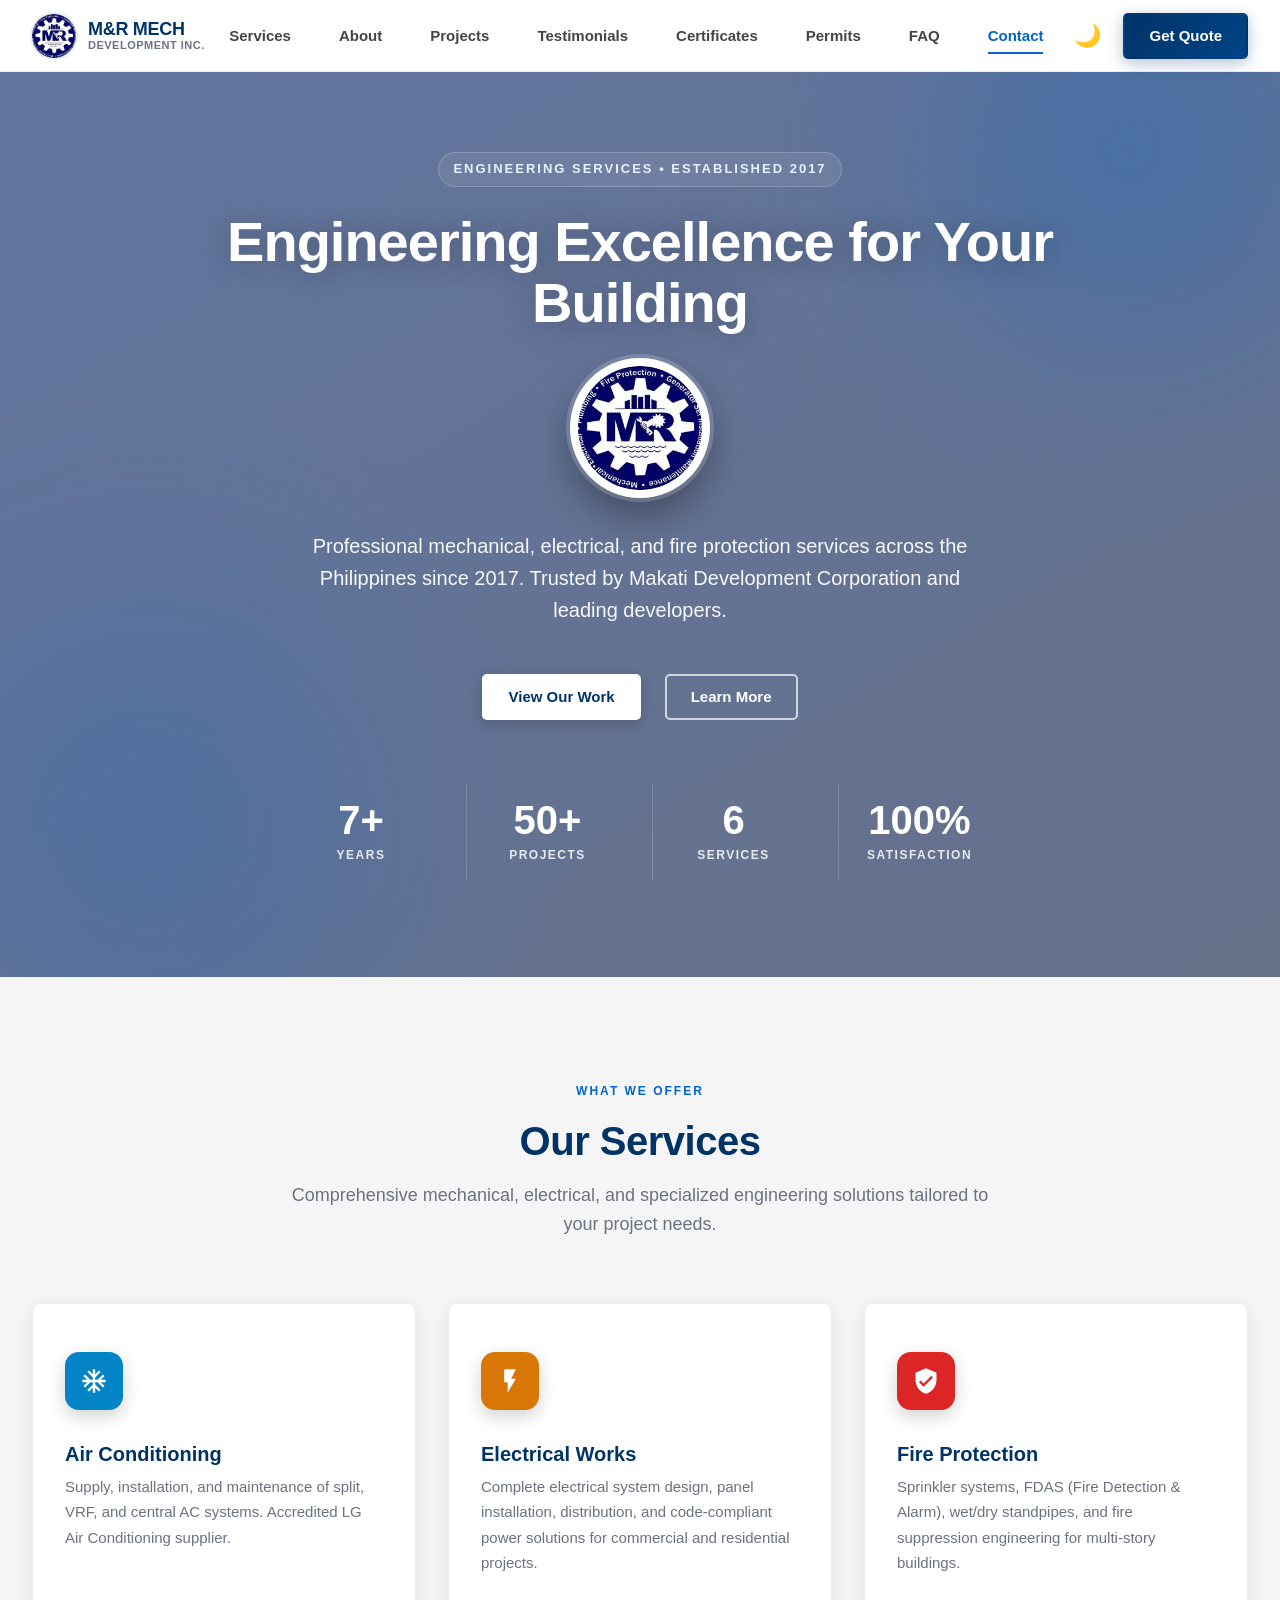
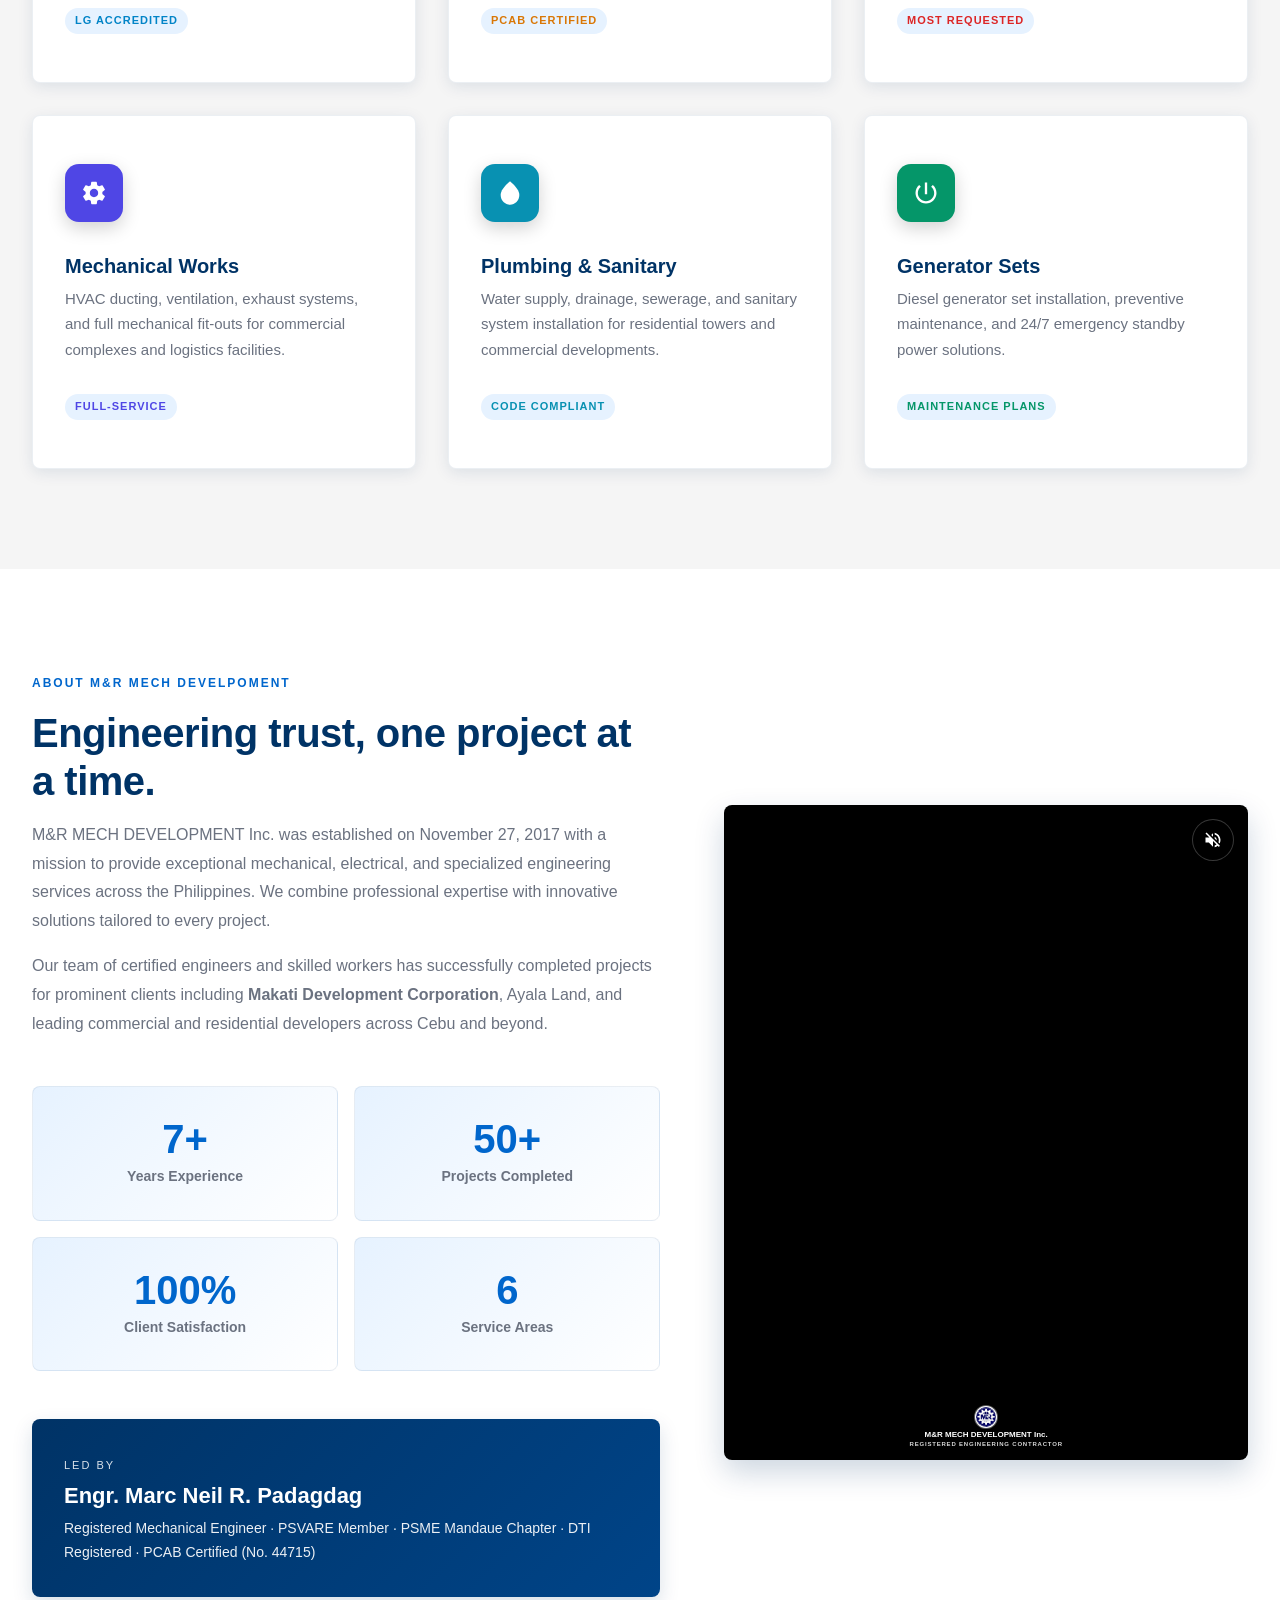
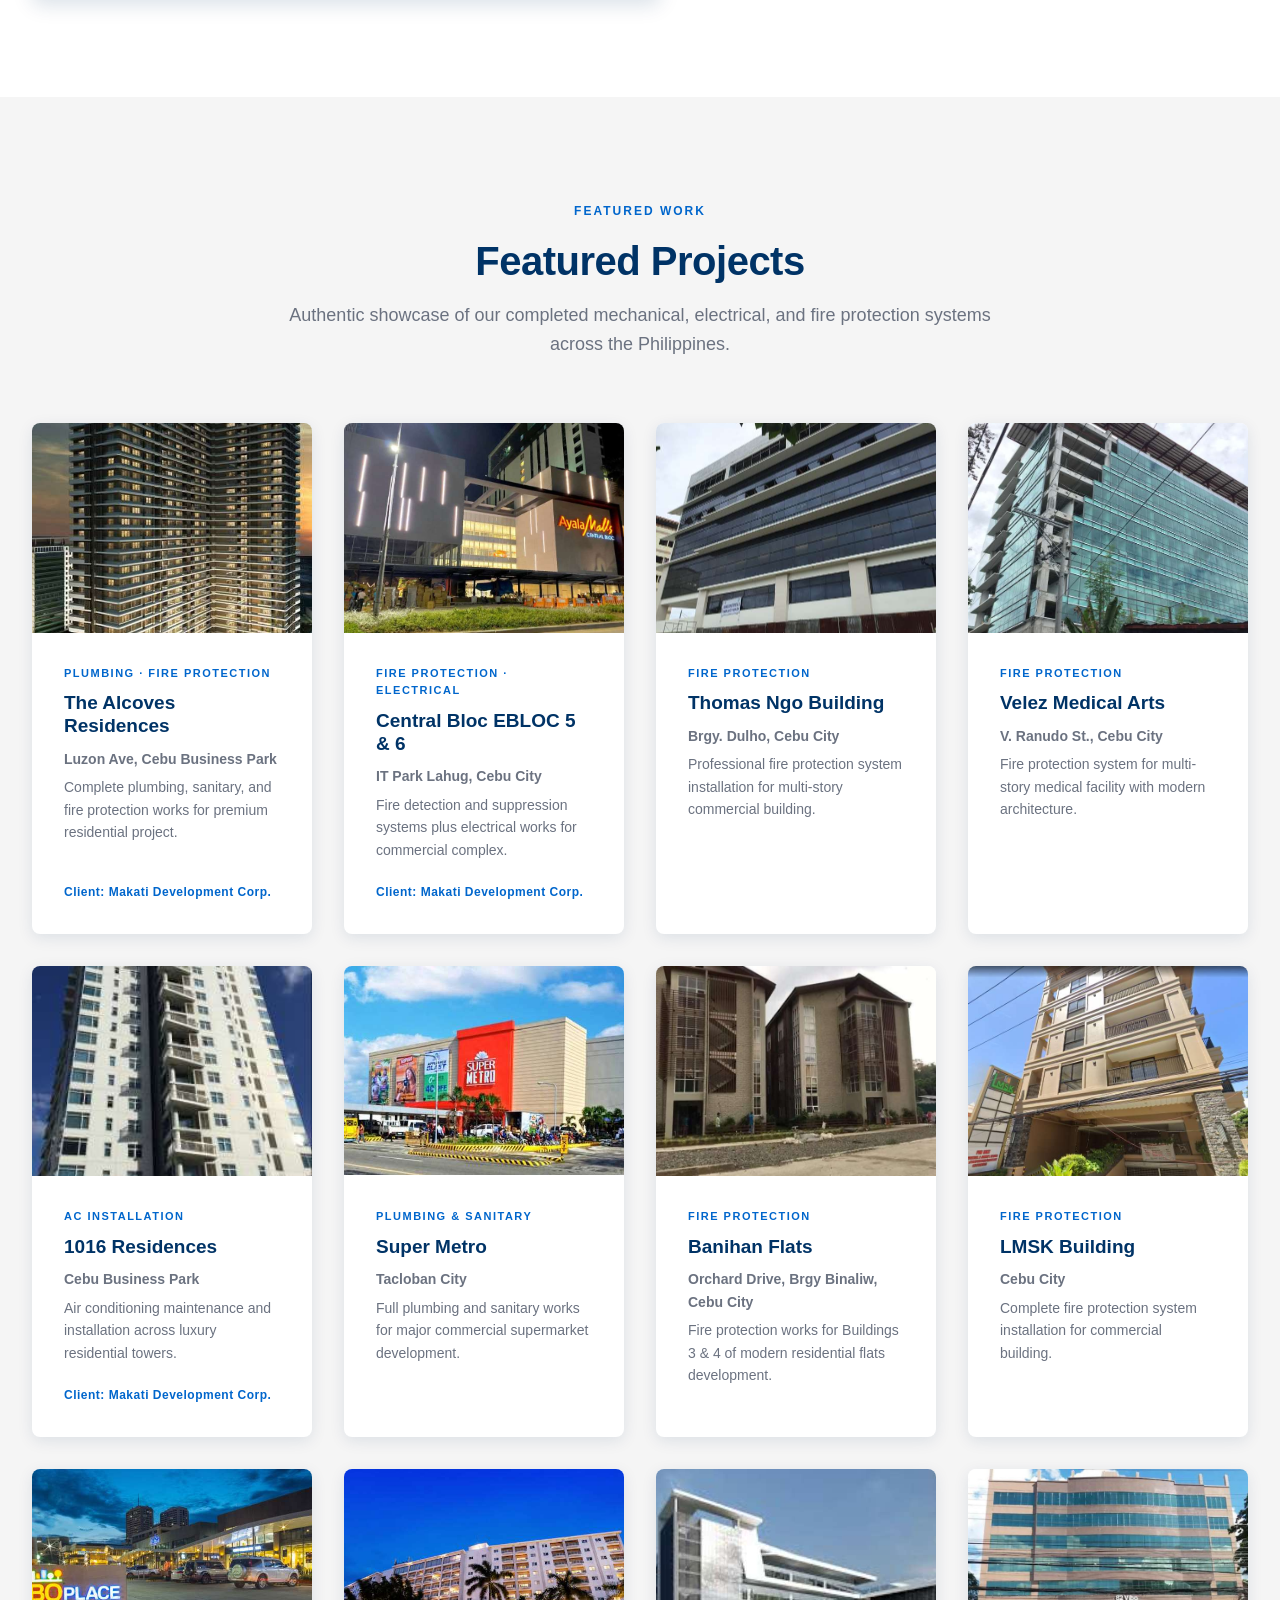
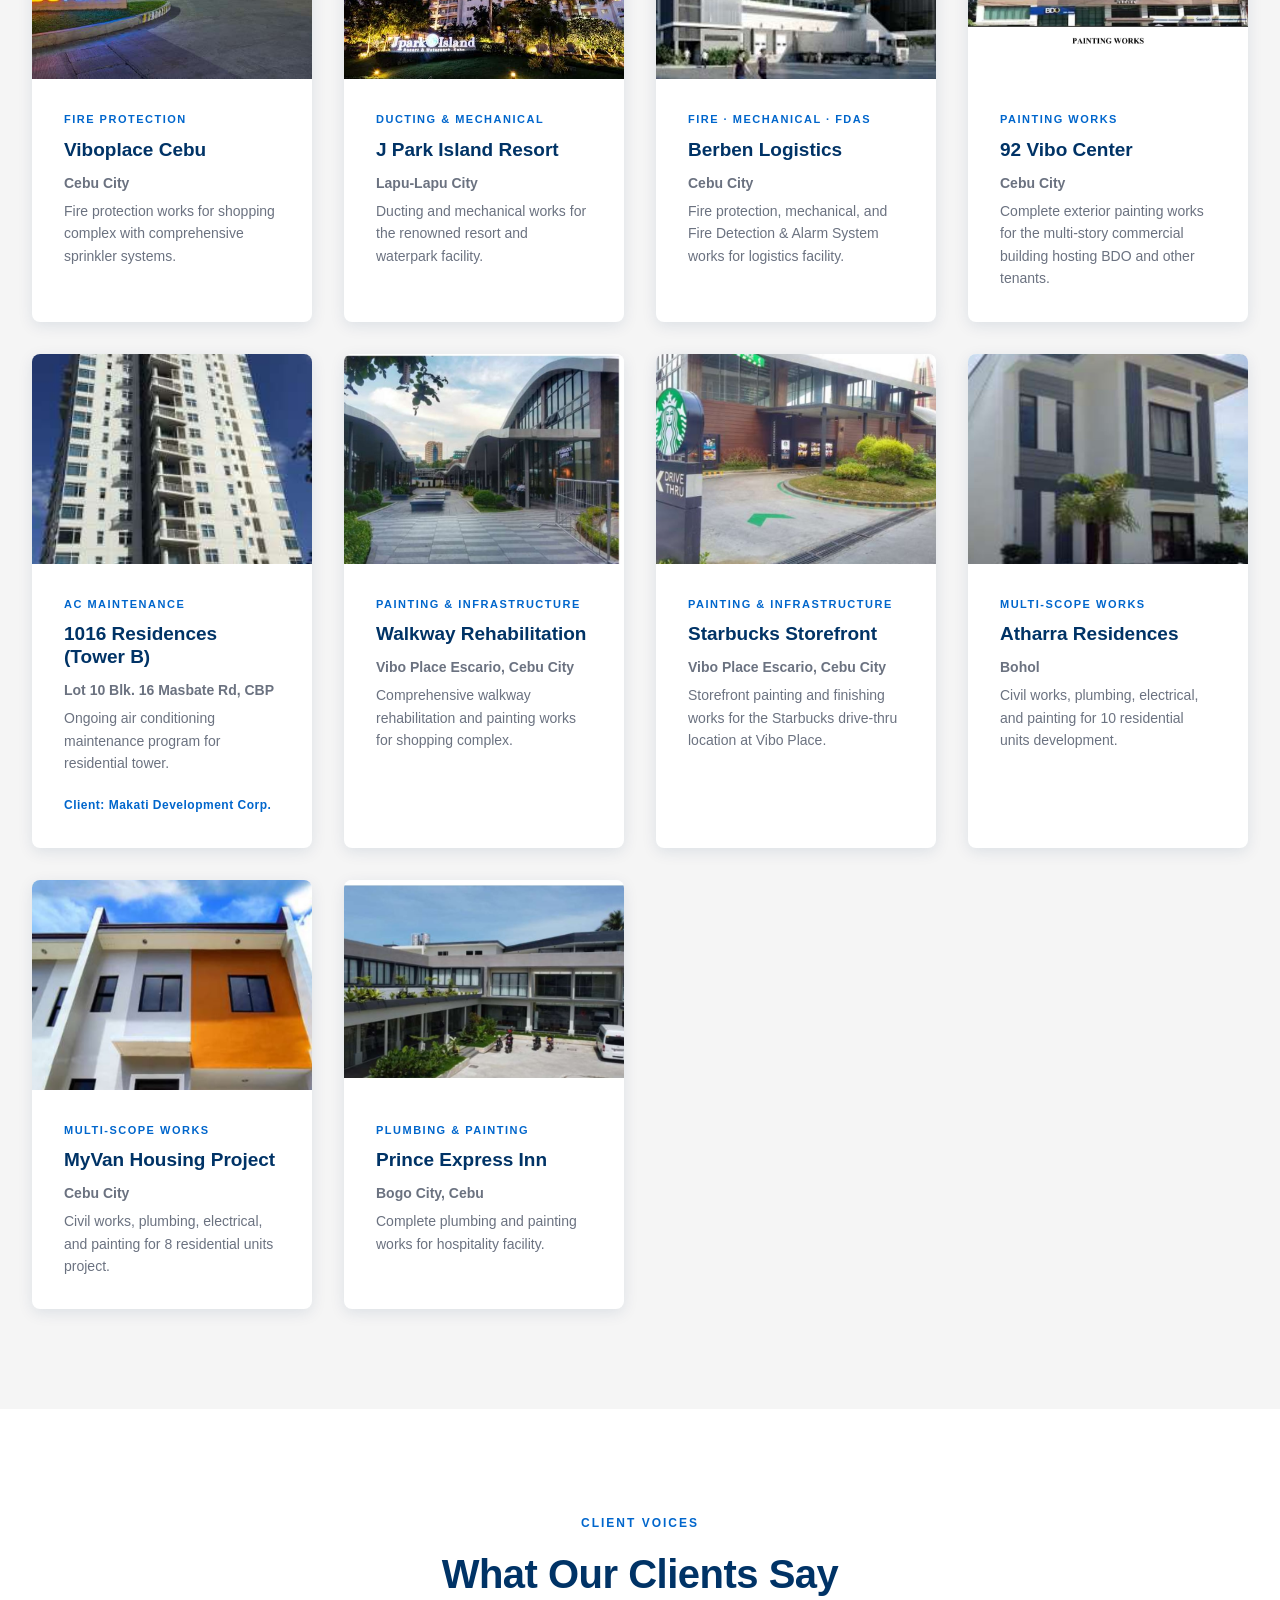
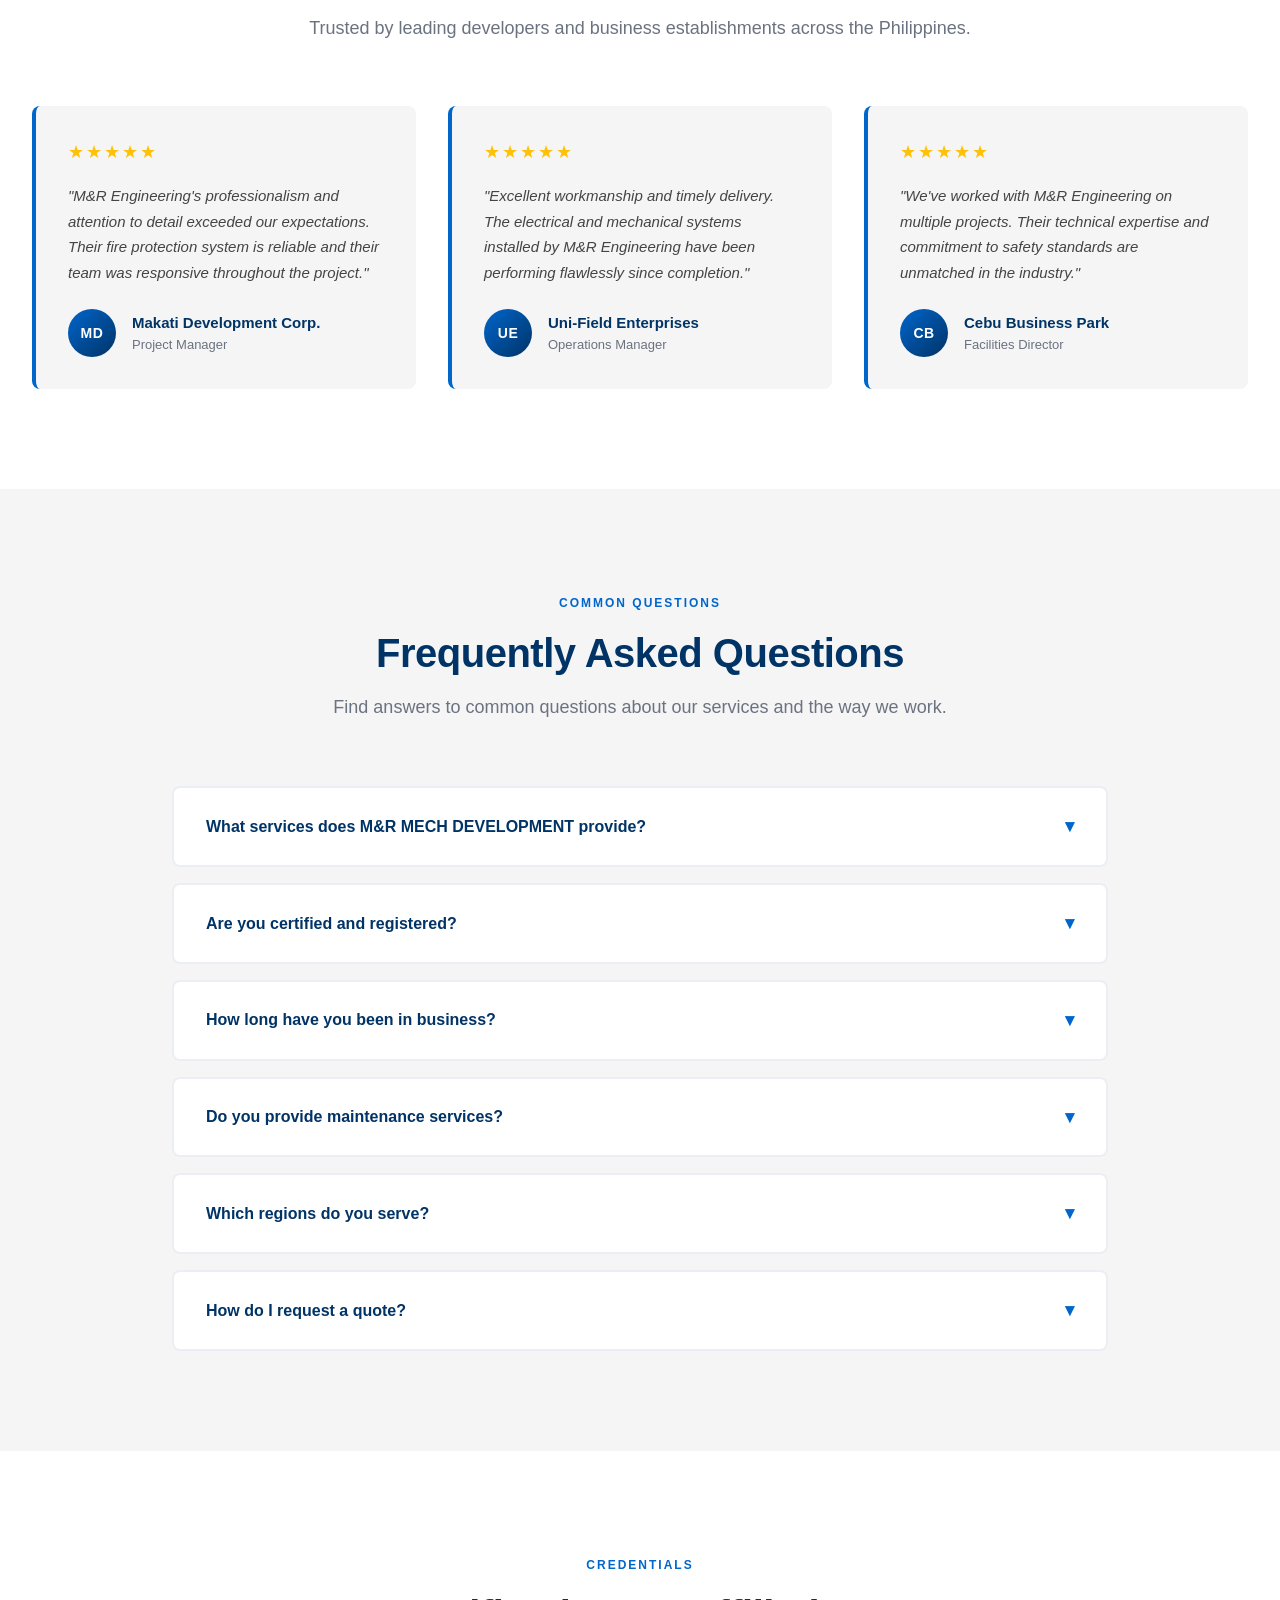
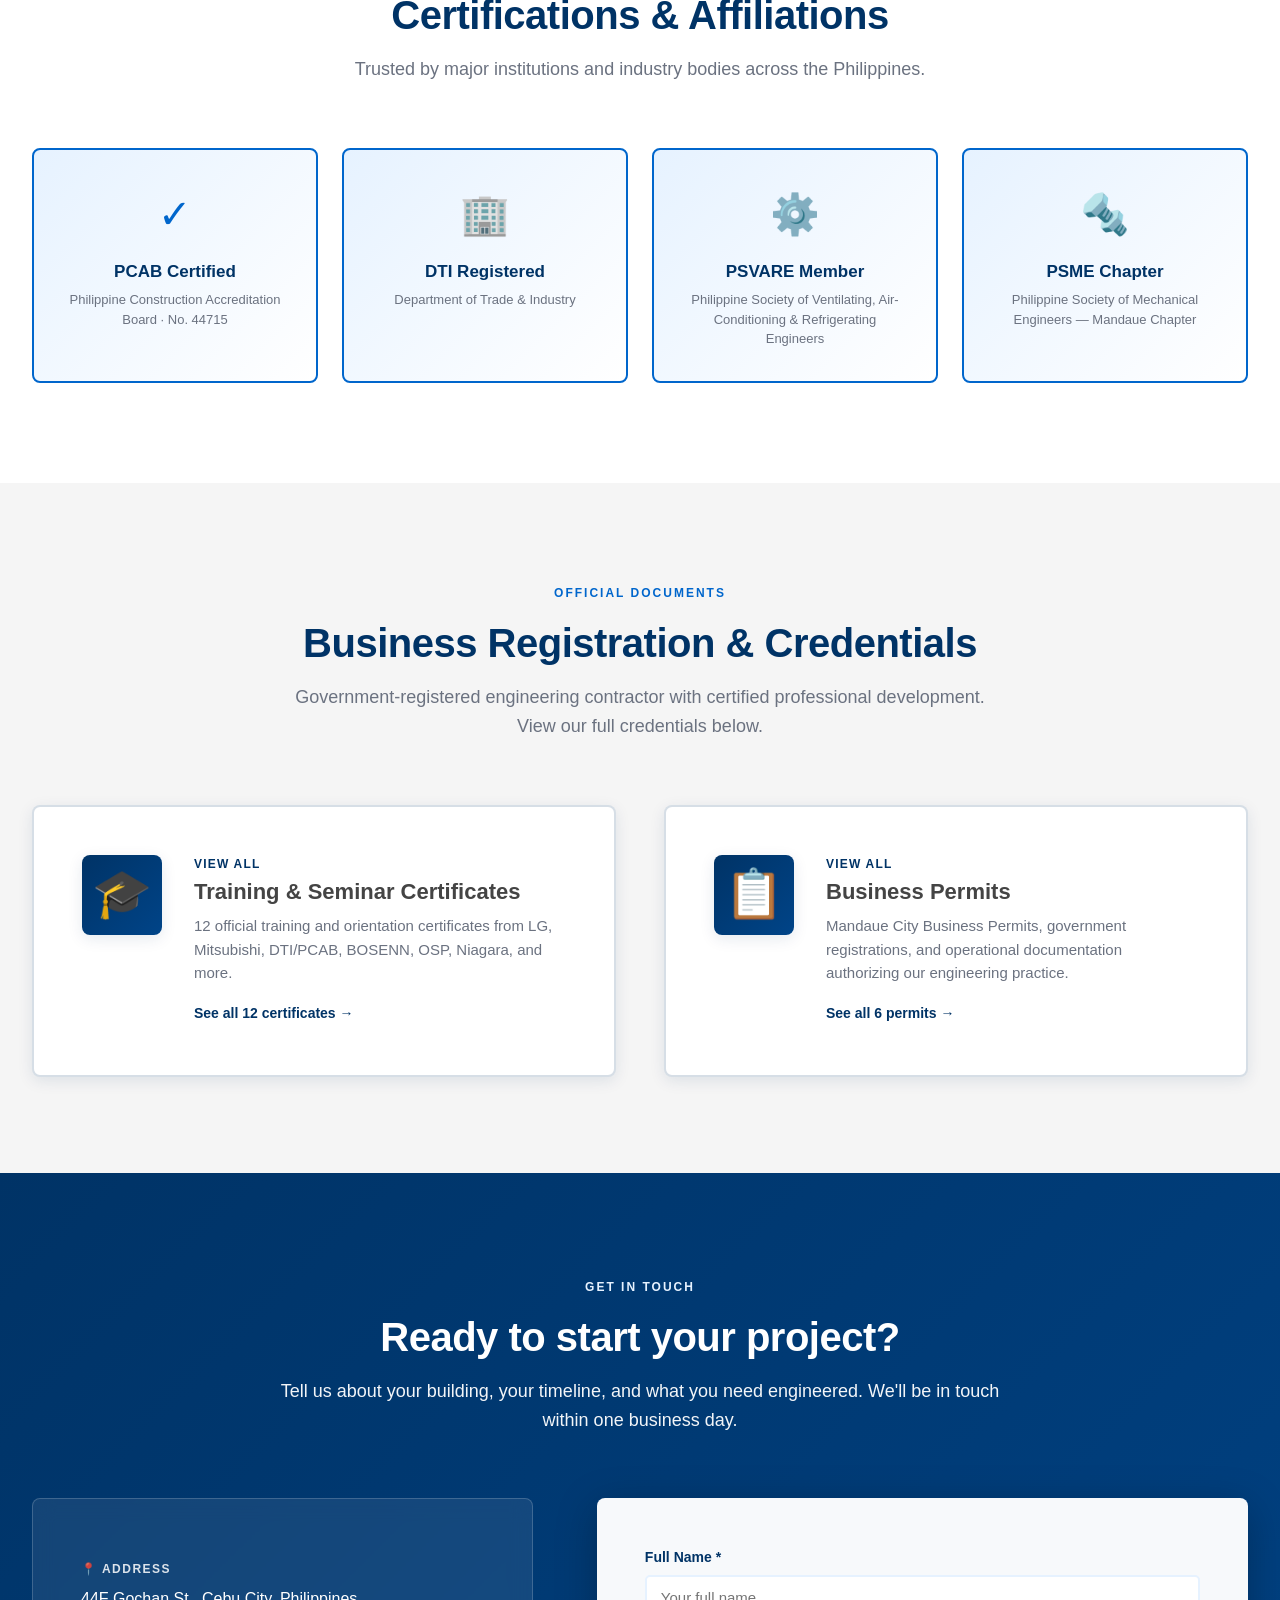
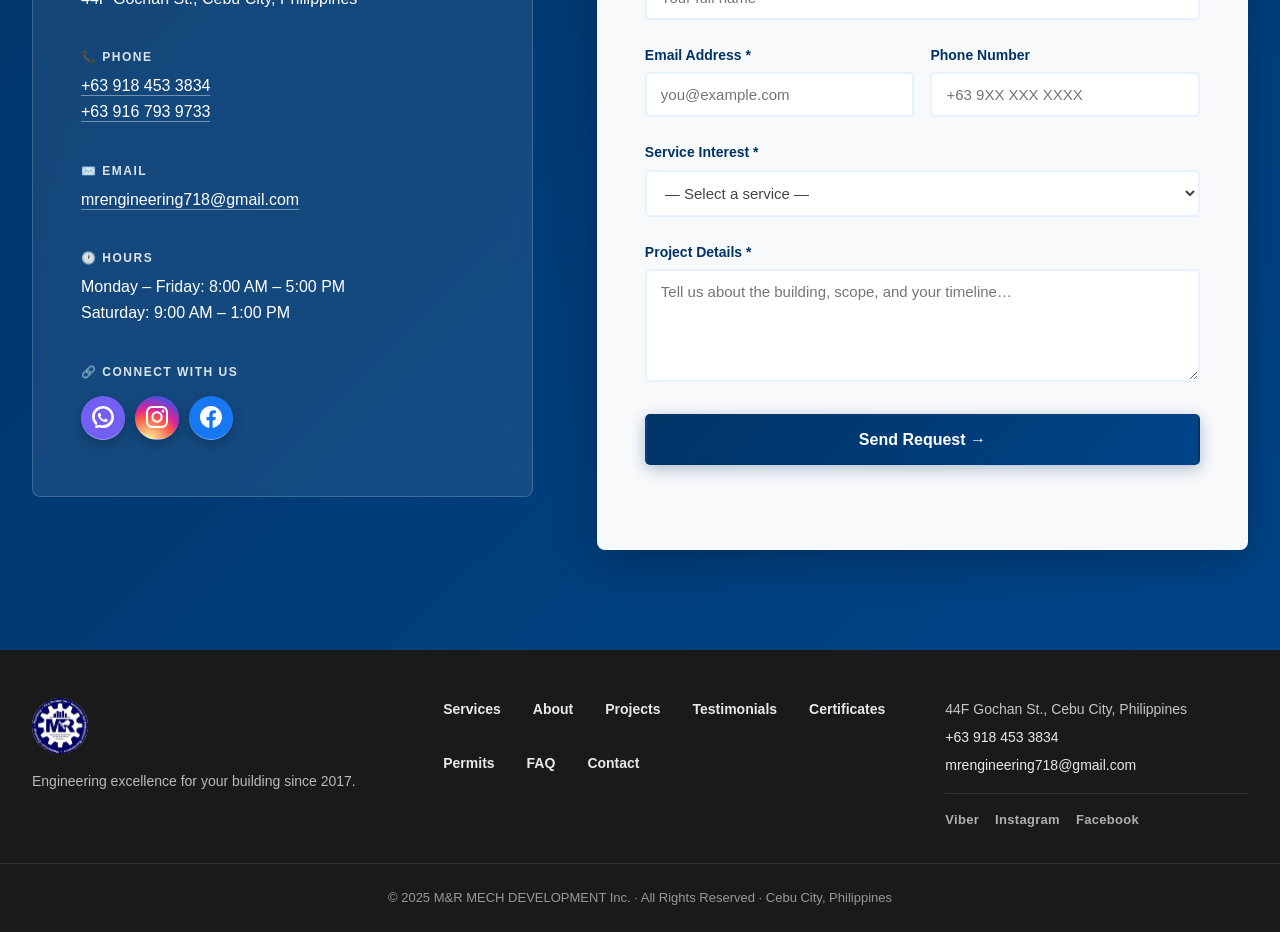
==== commit fedbf654: "Recrop 4 project images + add Starbucks Vibo Place card All four 'new PDF' project images were still" ====
--- a/index.html
+++ b/index.html
@@ -385,6 +385,16 @@
               </div>
             </article>
 
+            <article class="project-card reveal" data-delay="50">
+              <div class="project-img"><img src="assets/images/projects/starbucks-vibo.jpg" alt="Starbucks drive-thru storefront at Vibo Place Escario" loading="lazy" /></div>
+              <div class="project-info">
+                <span class="project-cat">Painting &amp; Infrastructure</span>
+                <h3>Starbucks Storefront</h3>
+                <p class="project-loc">Vibo Place Escario, Cebu City</p>
+                <p>Storefront painting and finishing works for the Starbucks drive-thru location at Vibo Place.</p>
+              </div>
+            </article>
+
             <article class="project-card reveal" data-delay="100">
               <div class="project-img"><img src="assets/images/projects/atharra-residences.jpg" alt="Atharra Residences two-story residential unit, Bohol" loading="lazy" /></div>
               <div class="project-info">
--- a/assets/css/styles.css
+++ b/assets/css/styles.css
@@ -676,57 +676,63 @@
 .amc-mute-btn.is-unmuted .icon-muted   { display: none; }
 .amc-mute-btn.is-unmuted .icon-unmuted { display: block; }
 
-/* Logo + name overlay — pinned to bottom-center over the video */
+/* Logo + name overlay — discreet watermark at the bottom of the video */
 .amc-overlay {
   position: absolute;
   left: 0;
   right: 0;
-  bottom: var(--sp-2xl);
+  bottom: 10px;
   z-index: 3;
   display: flex;
   flex-direction: column;
   align-items: center;
   text-align: center;
-  gap: var(--sp-sm);
-  padding: 0 var(--sp-xl);
+  gap: 1px;
+  padding: 0 var(--sp-sm);
   pointer-events: none;       /* let mute button stay clickable above video */
 }
 
 .amc-logo {
-  width: 84px; height: 84px;
+  width: 22px; height: 22px;
   border-radius: 50%;
   object-fit: cover;
   background: #fff;
-  padding: 6px;
+  padding: 1px;
   box-shadow:
-    0 0 0 3px rgba(255, 255, 255, 0.35),
-    0 6px 24px rgba(0, 0, 0, 0.55);
-  margin-bottom: var(--sp-xs);
+    0 0 0 1px rgba(255, 255, 255, 0.35),
+    0 2px 6px rgba(0, 0, 0, 0.5);
+  margin-bottom: 1px;
 }
 .amc-company {
-  font-size: 20px;
-  font-weight: 900;
-  line-height: 1.25;
+  font-size: 8px;
+  font-weight: 800;
+  line-height: 1.2;
   margin: 0;
-  letter-spacing: -0.3px;
+  letter-spacing: 0;
   color: #fff;
-  /* Soft glow halo for readability against any video frame */
   text-shadow:
-    0 1px 2px rgba(0, 0, 0, 0.85),
-    0 2px 8px rgba(0, 0, 0, 0.65),
-    0 0 24px rgba(0, 0, 0, 0.45);
+    0 1px 1px rgba(0, 0, 0, 0.85),
+    0 1px 3px rgba(0, 0, 0, 0.55);
 }
 .amc-role {
-  font-size: 11px;
+  font-size: 6px;
   font-weight: 700;
-  letter-spacing: 1.8px;
+  letter-spacing: 0.8px;
   text-transform: uppercase;
   color: #fff;
   margin: 0;
-  opacity: 0.95;
+  opacity: 0.85;
   text-shadow:
-    0 1px 2px rgba(0, 0, 0, 0.85),
-    0 2px 6px rgba(0, 0, 0, 0.55);
+    0 1px 1px rgba(0, 0, 0, 0.85),
+    0 1px 2px rgba(0, 0, 0, 0.45);
+}
+
+/* Even tinier on phones */
+@media (max-width: 600px) {
+  .amc-overlay { bottom: 6px; gap: 0; }
+  .amc-logo { width: 16px; height: 16px; padding: 1px; }
+  .amc-company { font-size: 7px; }
+  .amc-role { font-size: 5px; letter-spacing: 0.6px; }
 }
 
 /* ============================================================
@@ -1659,6 +1665,21 @@
   font-size: 16px;
 }
 
+/* Make the outline button readable on this light bg — by default it has white text */
+.cred-see-also .btn-secondary-outline {
+  background: #fff;
+  color: var(--c-primary);
+  border-color: var(--c-primary);
+  box-shadow: var(--sh-subtle);
+}
+.cred-see-also .btn-secondary-outline:hover {
+  background: var(--c-primary);
+  color: #fff;
+  border-color: var(--c-primary);
+  box-shadow: var(--sh-medium);
+  transform: translateY(-2px);
+}
+
 /* ============ RESPONSIVE: multi-page additions ============ */
 @media (max-width: 900px) {
   .credentials-teasers {
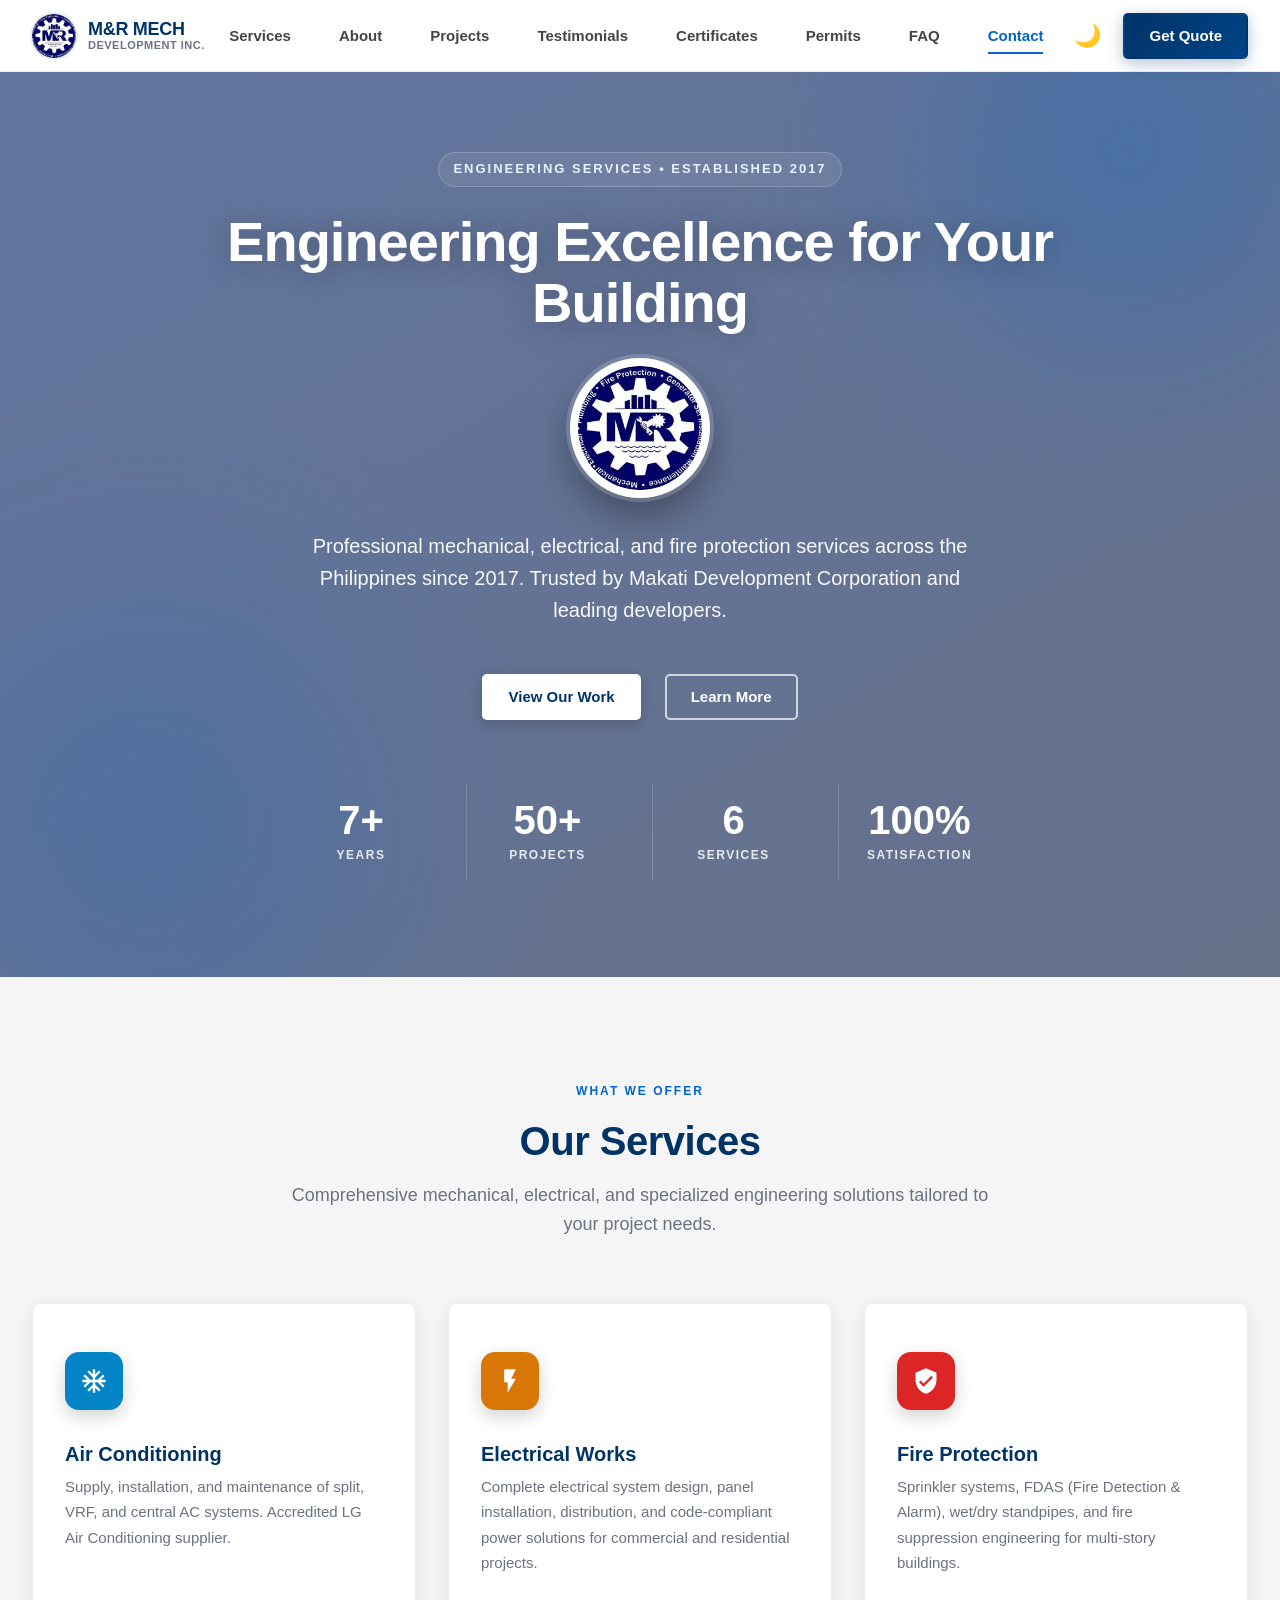
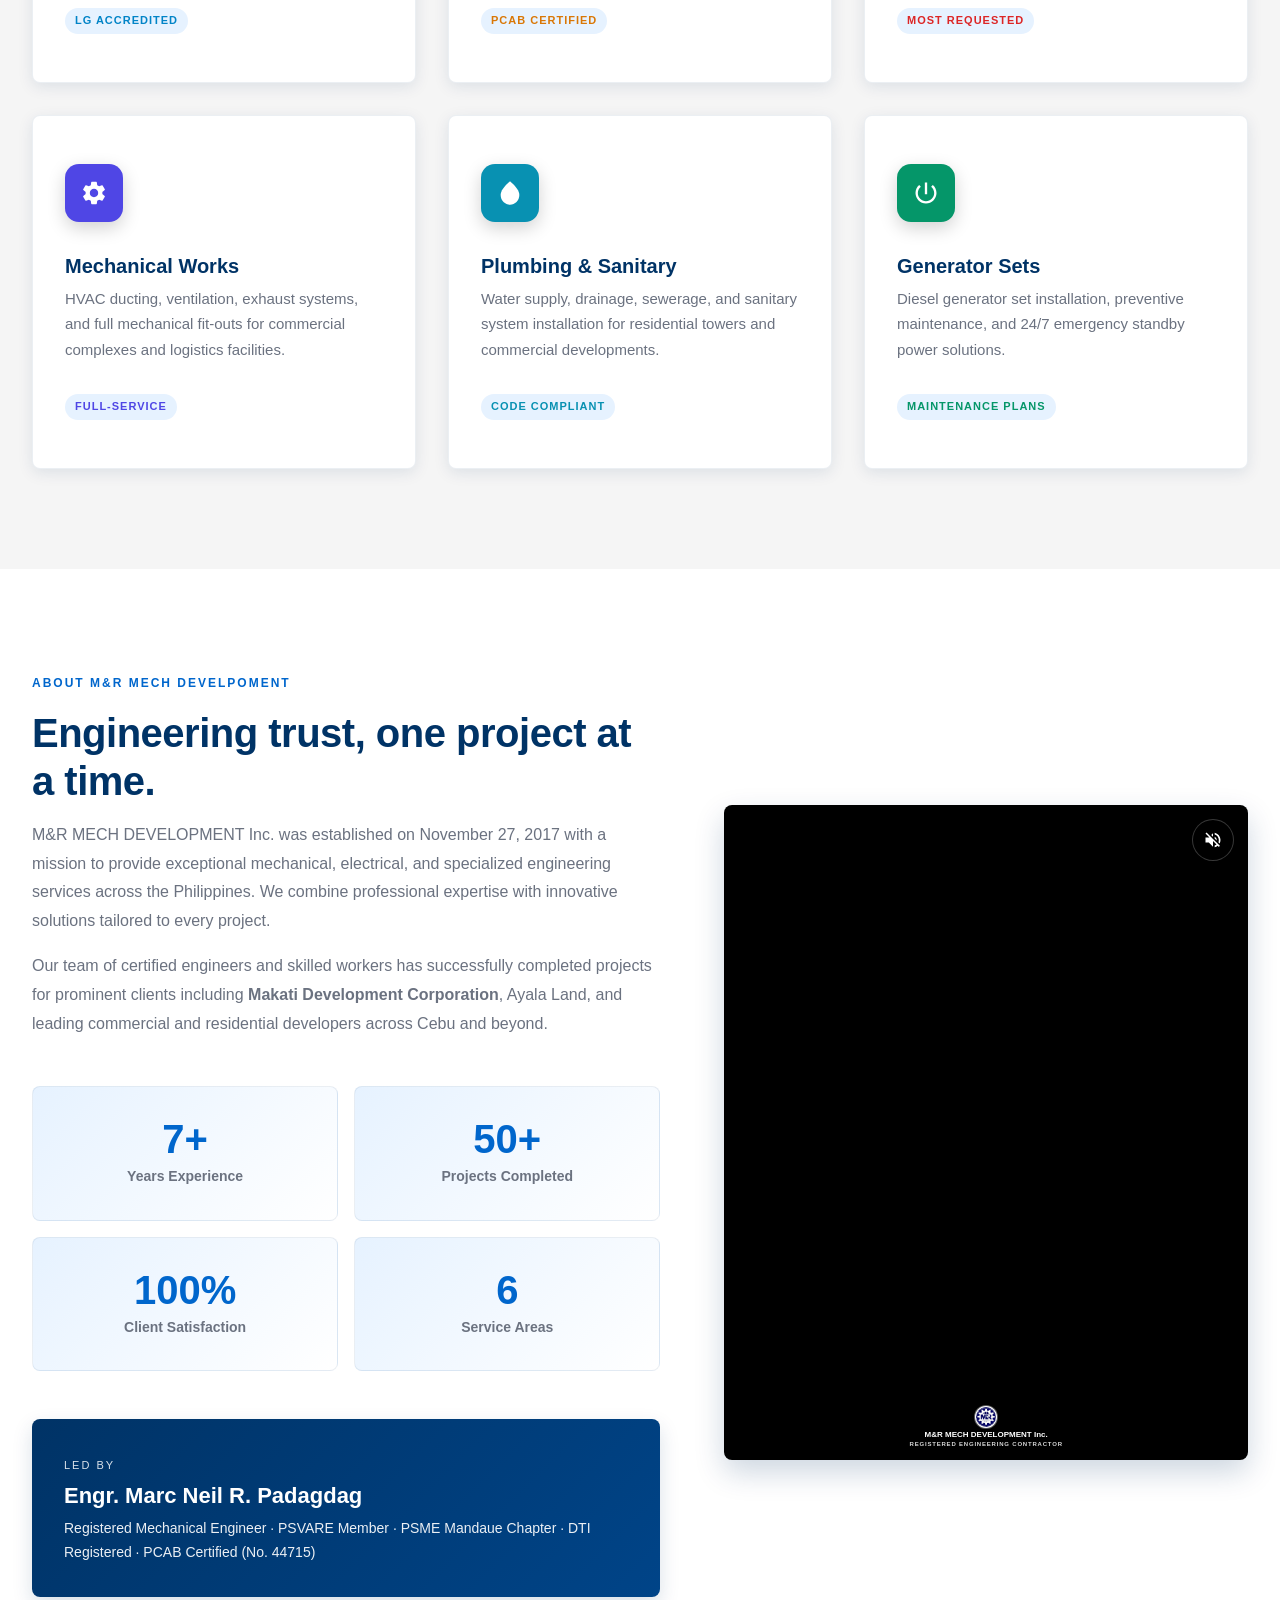
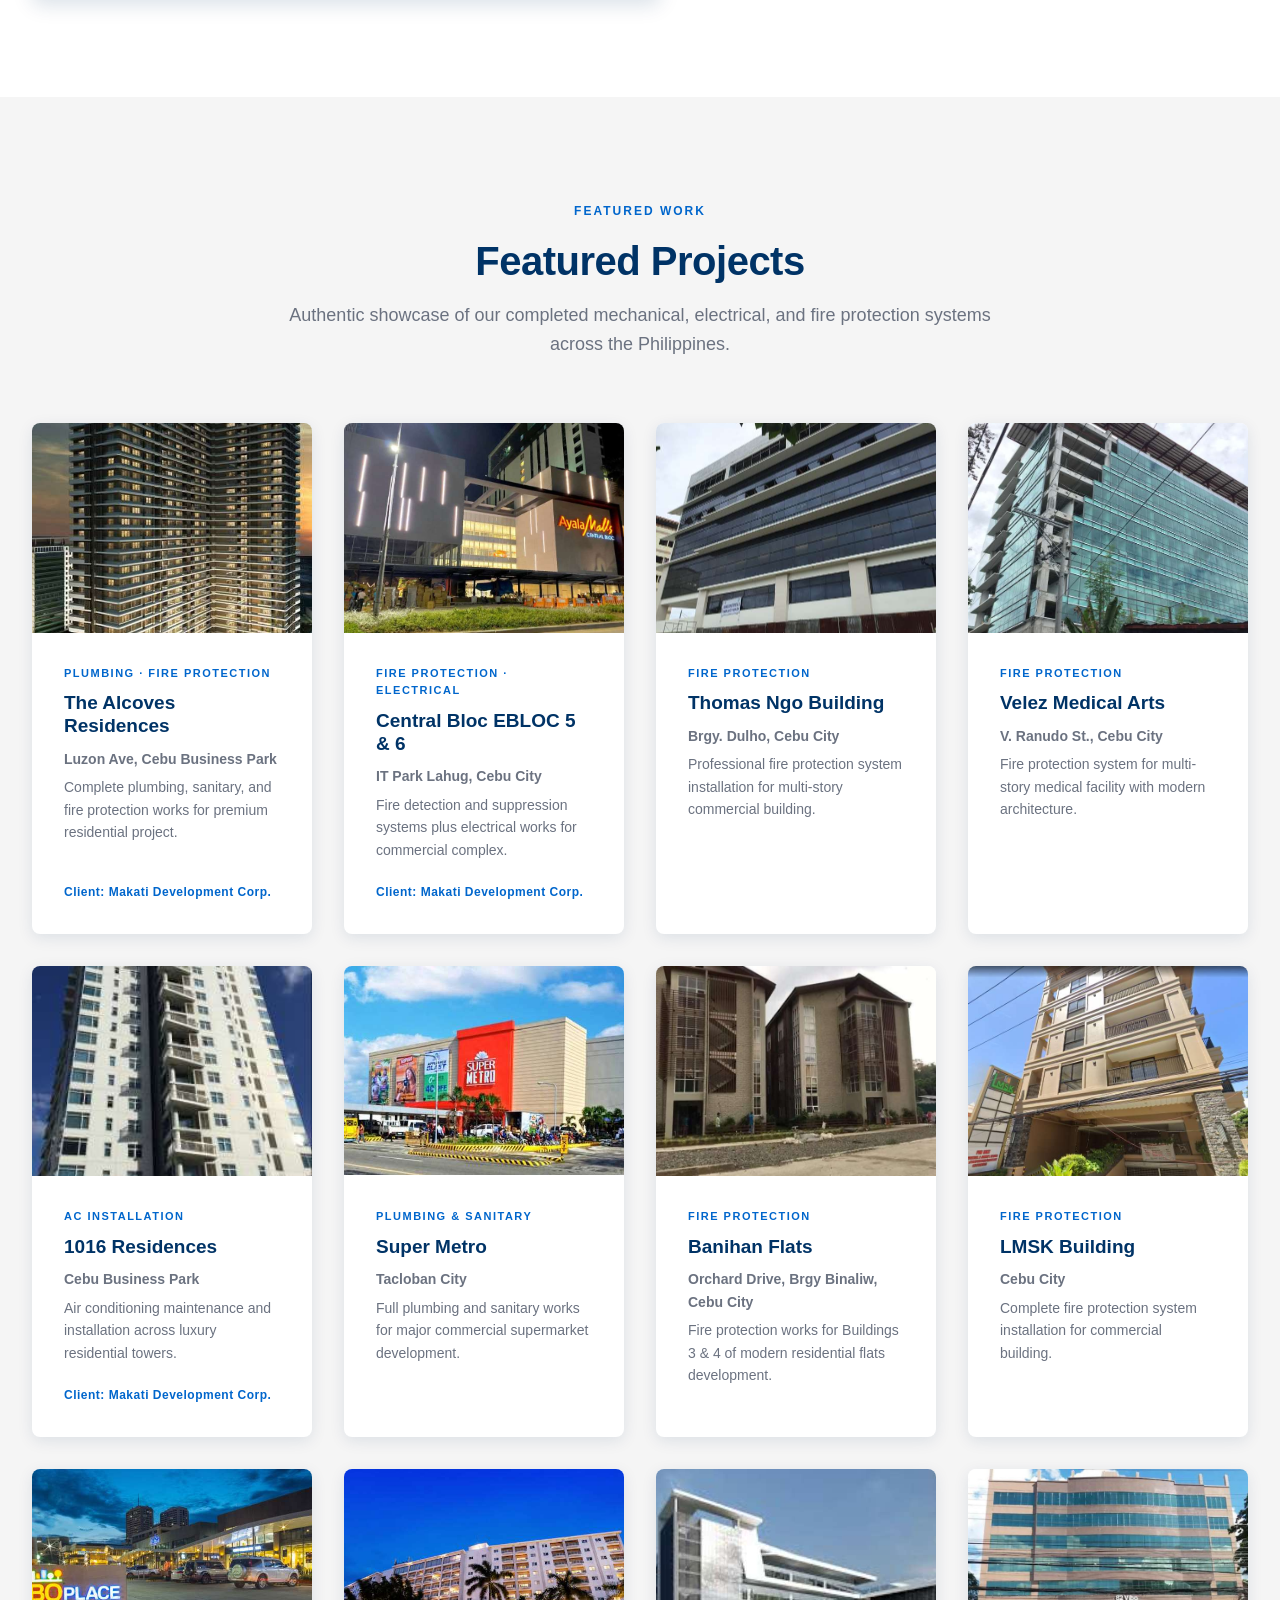
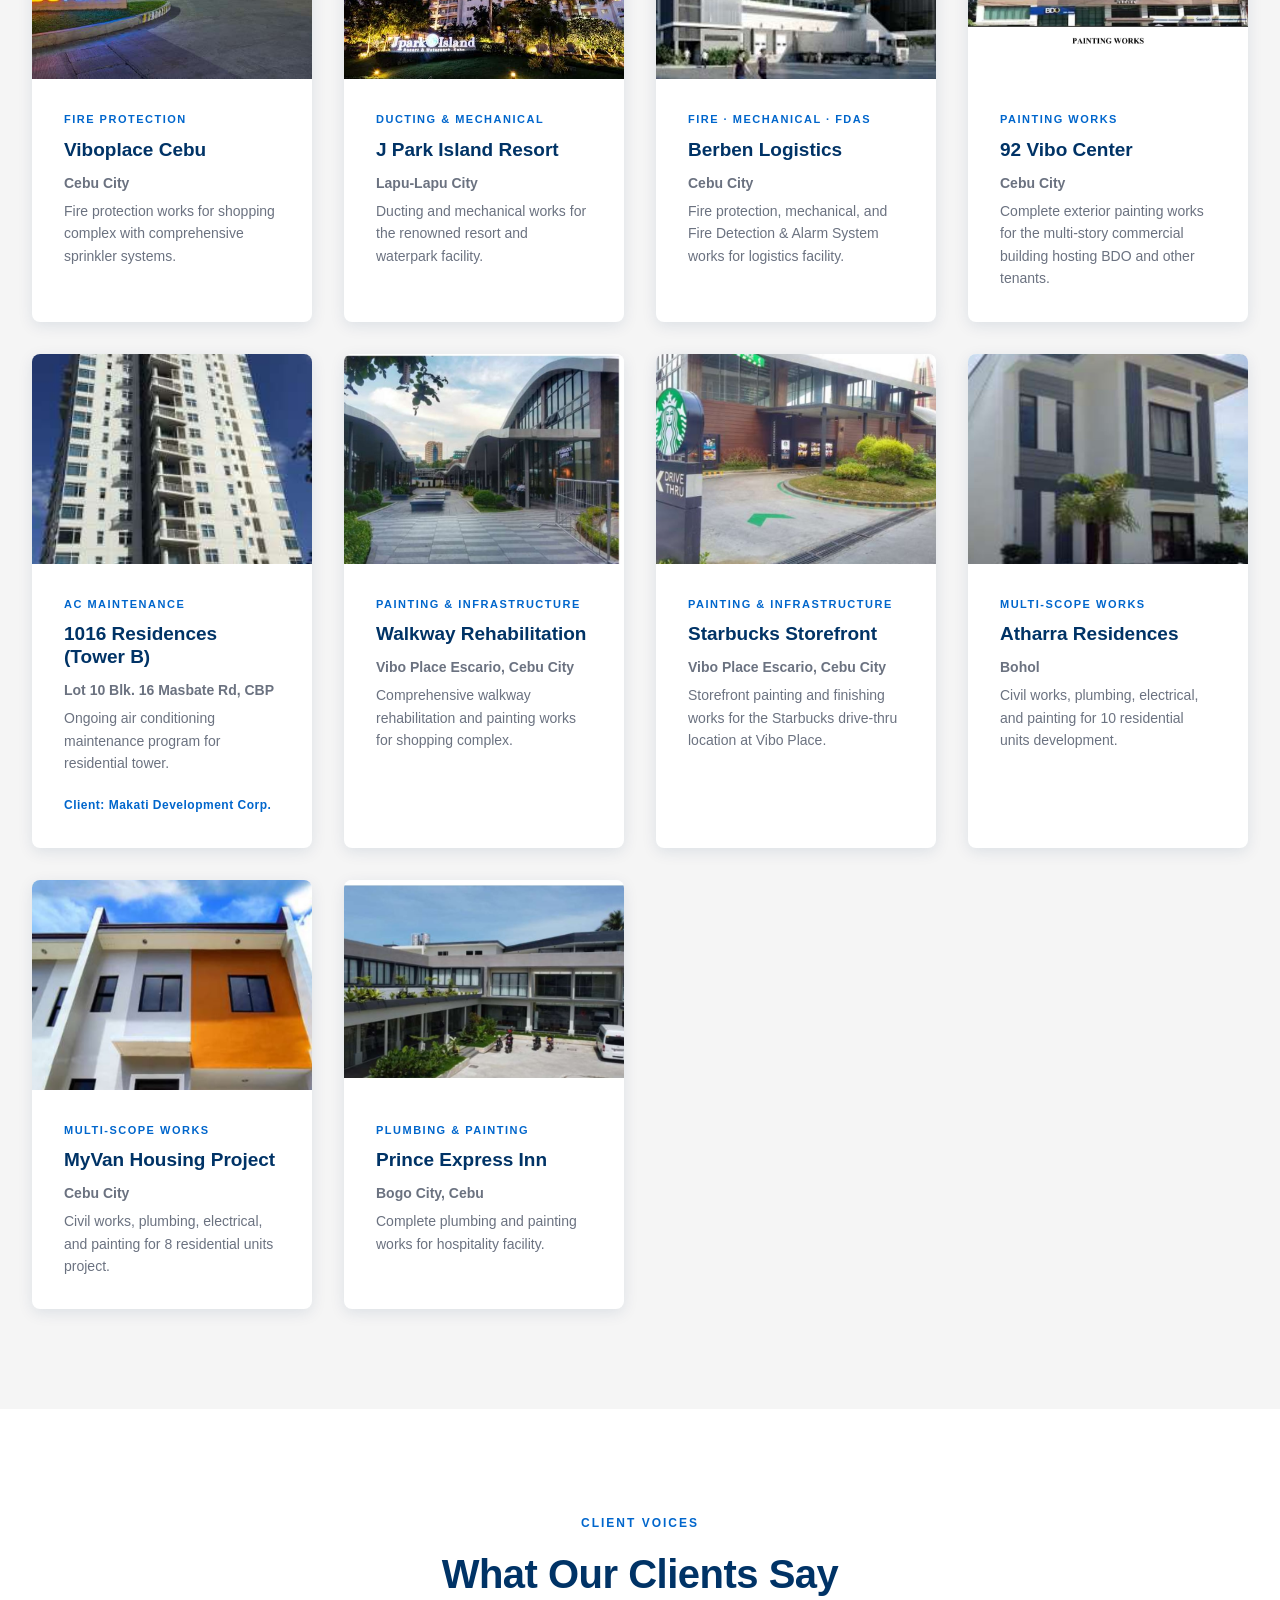
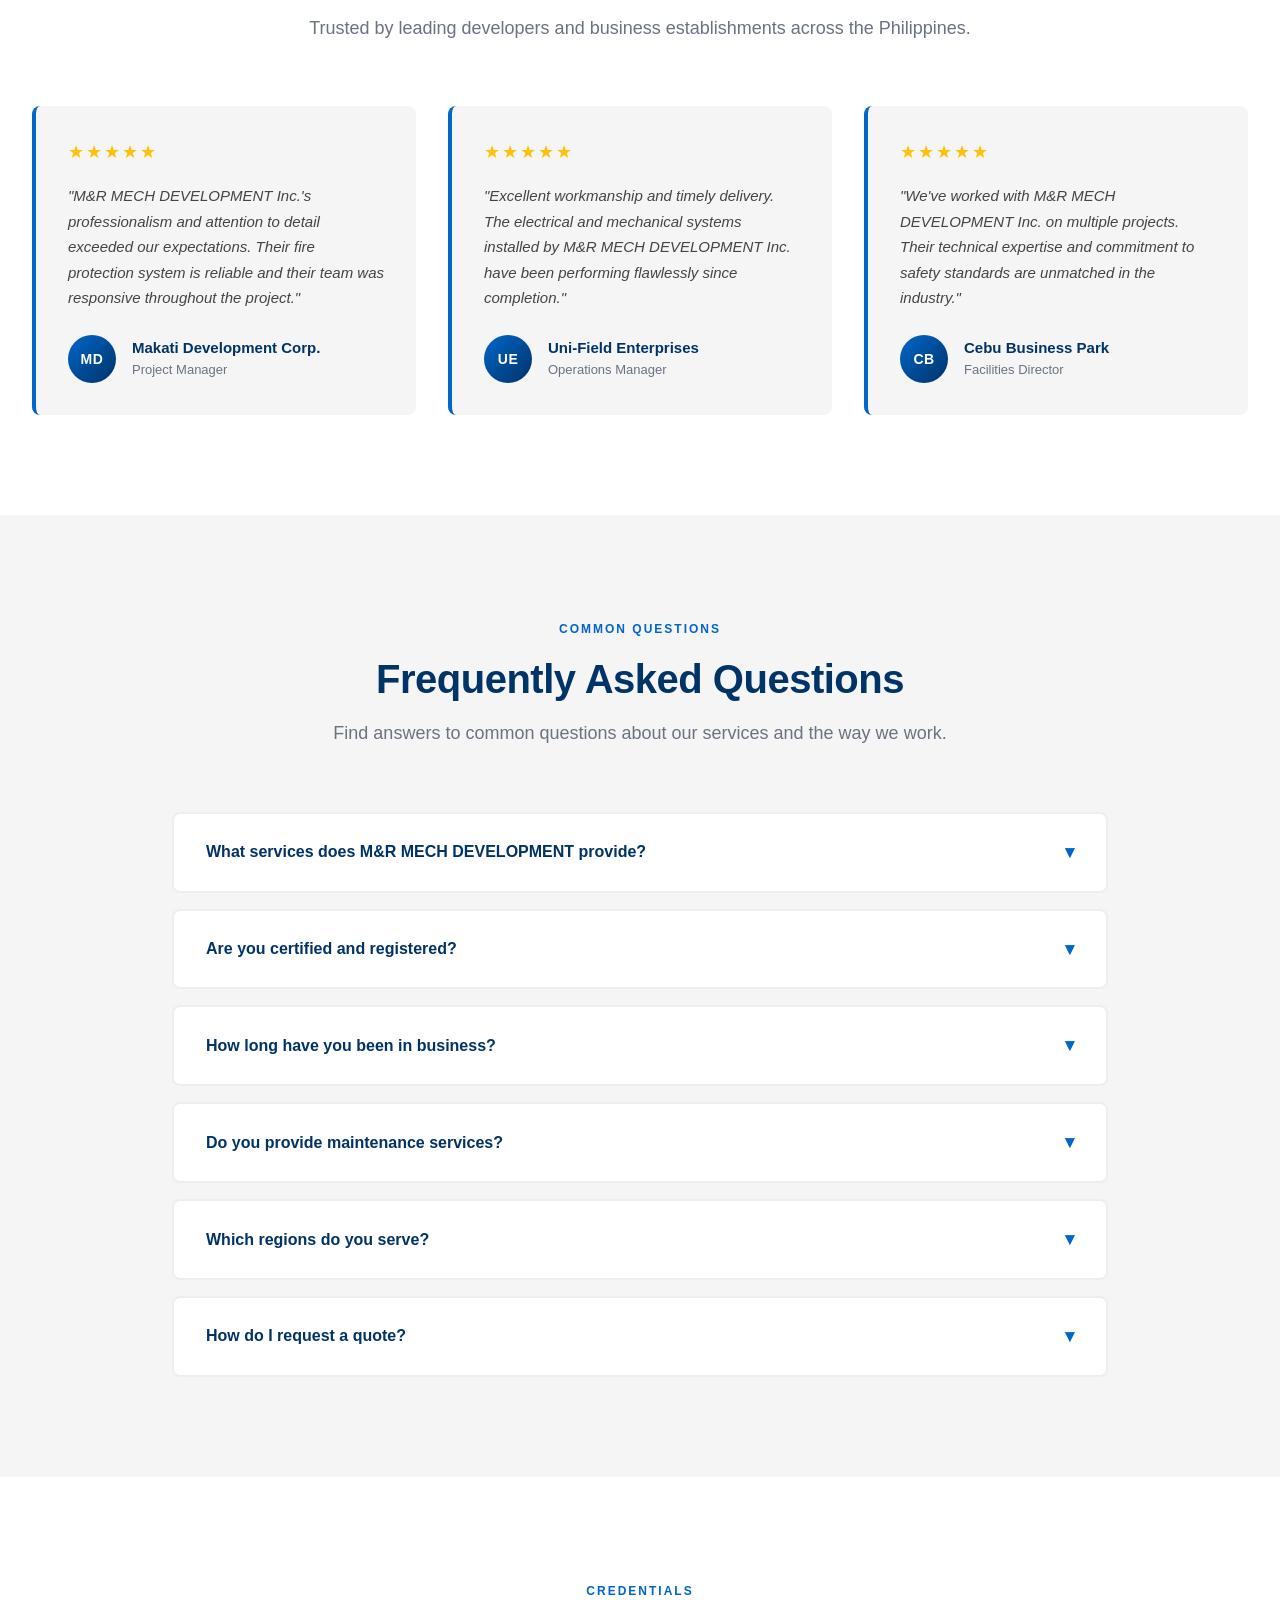
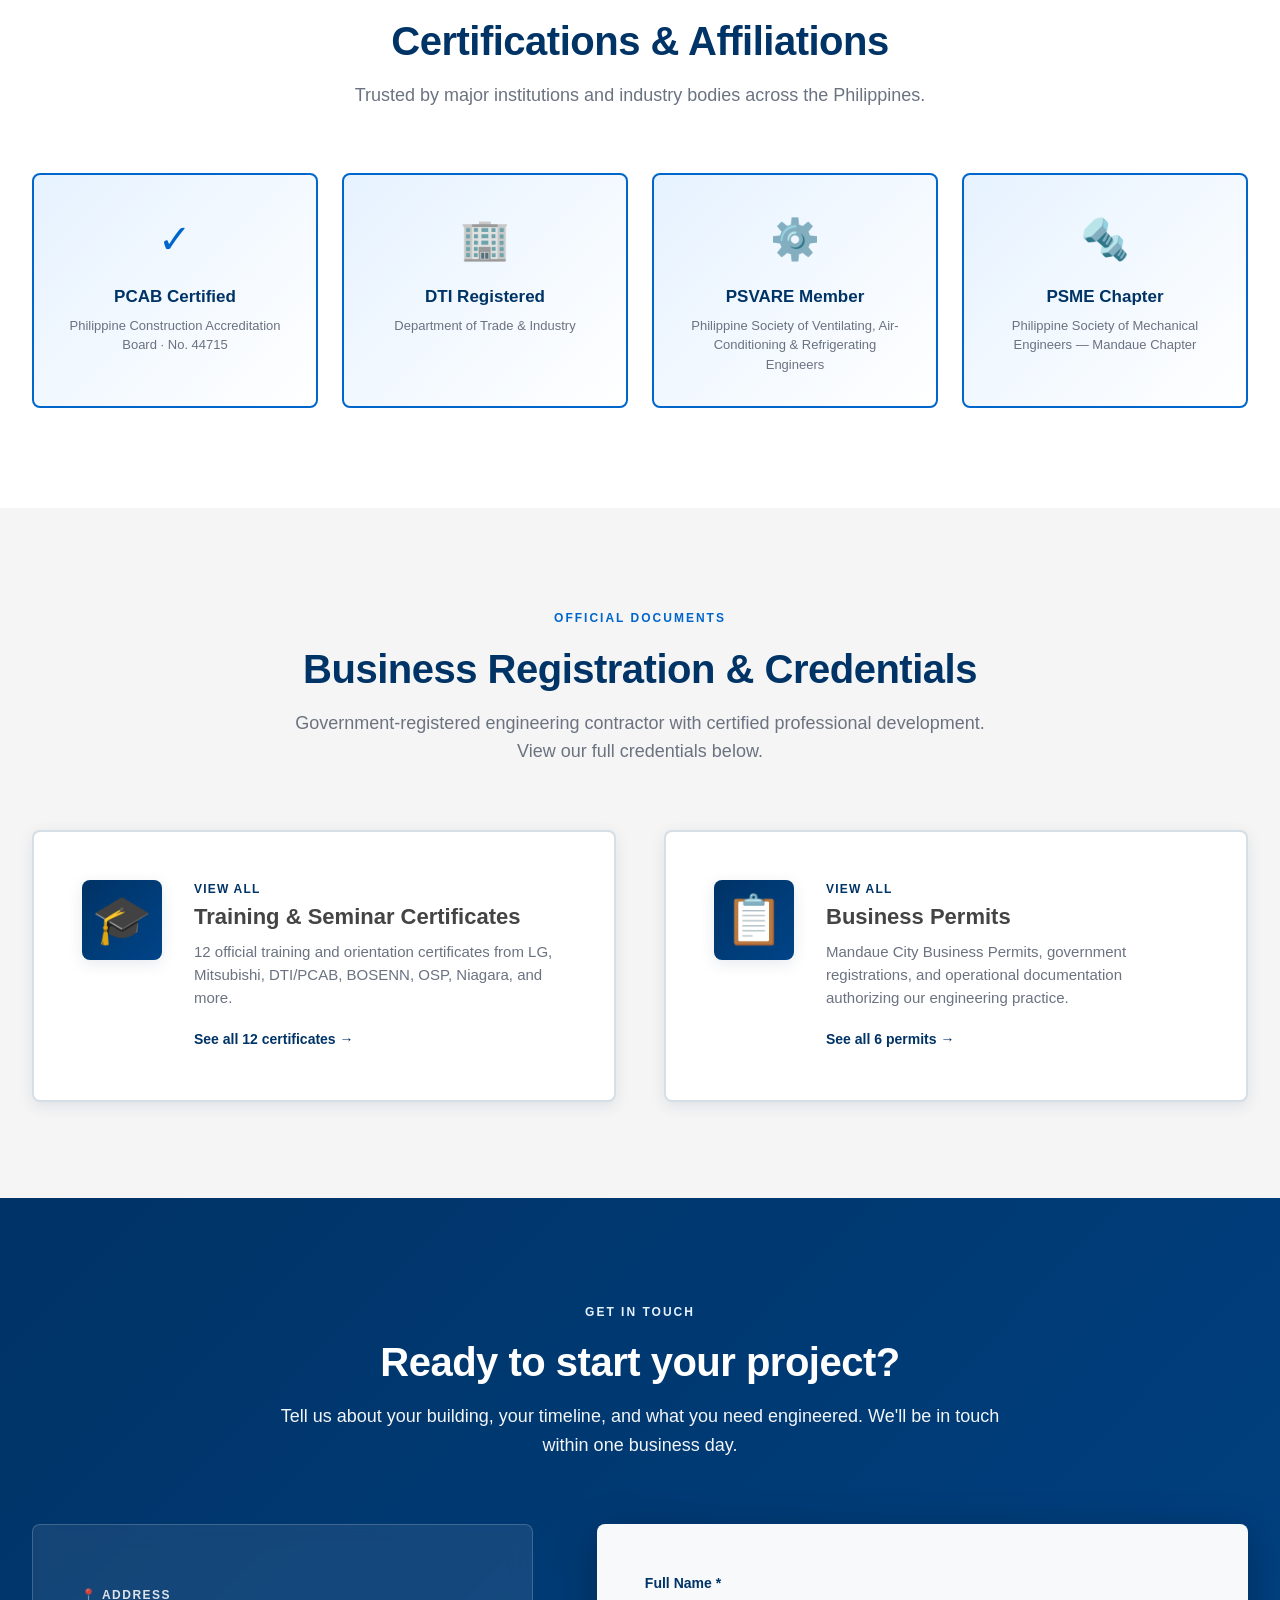
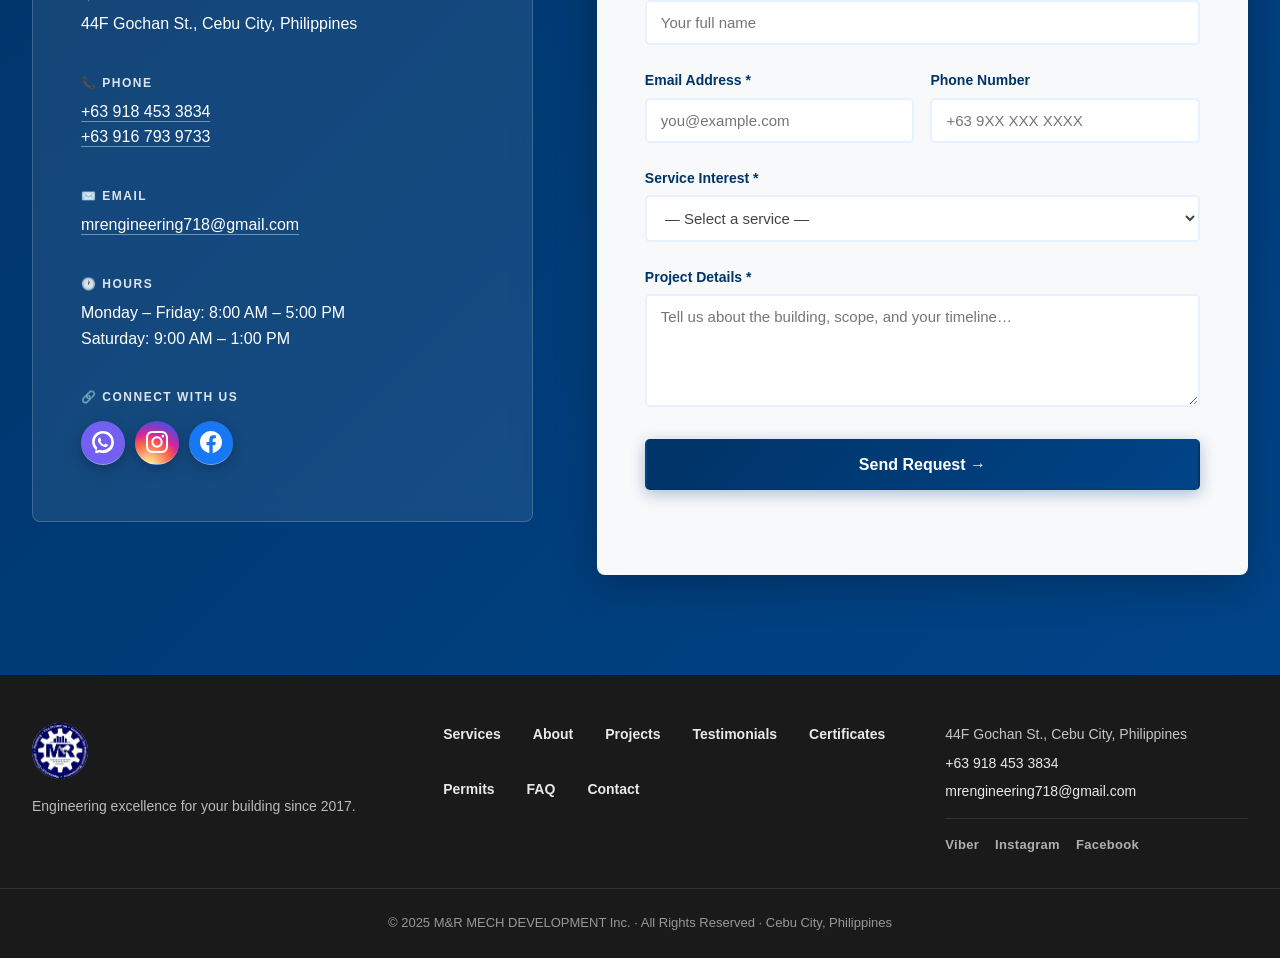
==== commit 8eaa4ca6: "Correct brand name in testimonials: M&R Engineering → M&R MECH DEVELOPMENT Inc. The three testimonia" ====
--- a/index.html
+++ b/index.html
@@ -440,7 +440,7 @@
           <div class="grid grid-3">
             <article class="testimonial-card reveal" data-delay="0">
               <div class="stars" aria-label="5 out of 5 stars">★★★★★</div>
-              <blockquote>"M&amp;R Engineering's professionalism and attention to detail exceeded our expectations. Their fire protection system is reliable and their team was responsive throughout the project."</blockquote>
+              <blockquote>"M&amp;R MECH DEVELOPMENT Inc.'s professionalism and attention to detail exceeded our expectations. Their fire protection system is reliable and their team was responsive throughout the project."</blockquote>
               <footer class="testimonial-author">
                 <div class="avatar avatar-gradient">MD</div>
                 <div>
@@ -452,7 +452,7 @@
 
             <article class="testimonial-card reveal" data-delay="150">
               <div class="stars" aria-label="5 out of 5 stars">★★★★★</div>
-              <blockquote>"Excellent workmanship and timely delivery. The electrical and mechanical systems installed by M&amp;R Engineering have been performing flawlessly since completion."</blockquote>
+              <blockquote>"Excellent workmanship and timely delivery. The electrical and mechanical systems installed by M&amp;R MECH DEVELOPMENT Inc. have been performing flawlessly since completion."</blockquote>
               <footer class="testimonial-author">
                 <div class="avatar avatar-gradient">UE</div>
                 <div>
@@ -464,7 +464,7 @@
 
             <article class="testimonial-card reveal" data-delay="300">
               <div class="stars" aria-label="5 out of 5 stars">★★★★★</div>
-              <blockquote>"We've worked with M&amp;R Engineering on multiple projects. Their technical expertise and commitment to safety standards are unmatched in the industry."</blockquote>
+              <blockquote>"We've worked with M&amp;R MECH DEVELOPMENT Inc. on multiple projects. Their technical expertise and commitment to safety standards are unmatched in the industry."</blockquote>
               <footer class="testimonial-author">
                 <div class="avatar avatar-gradient">CB</div>
                 <div>
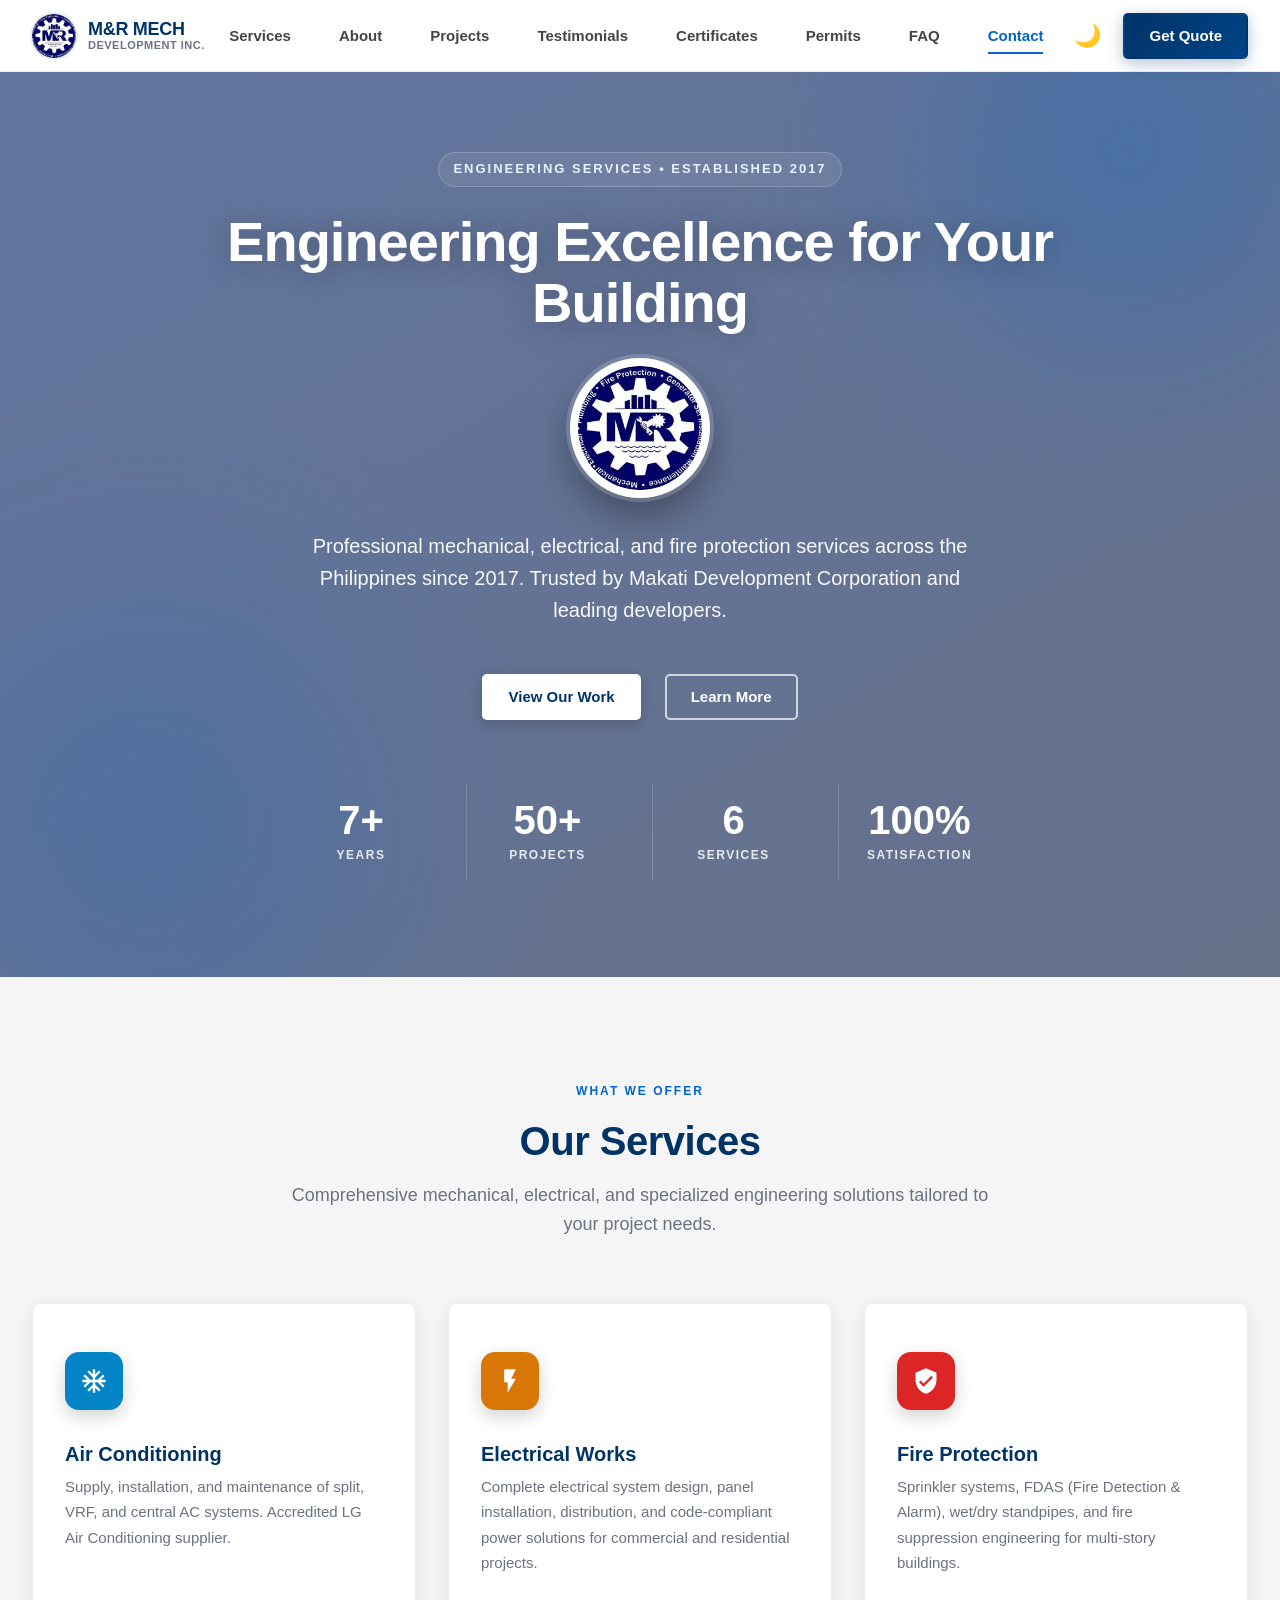
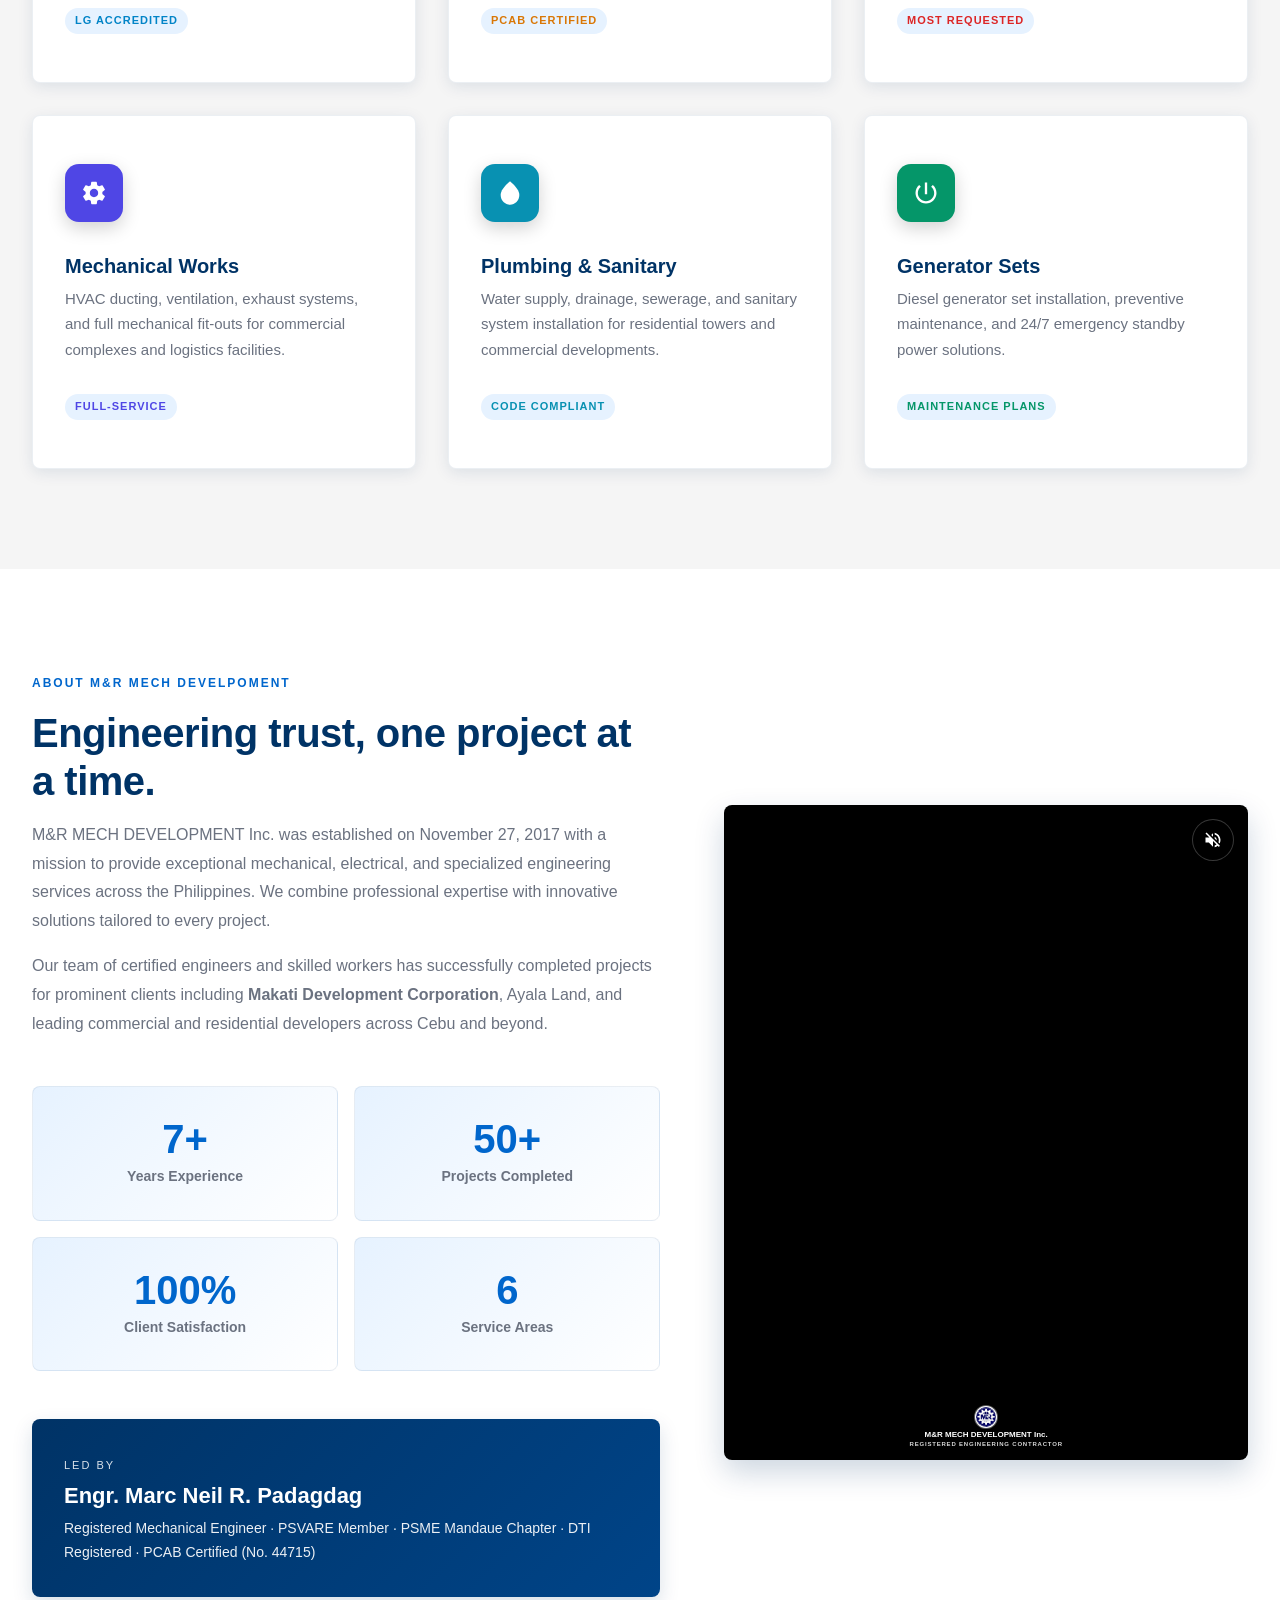
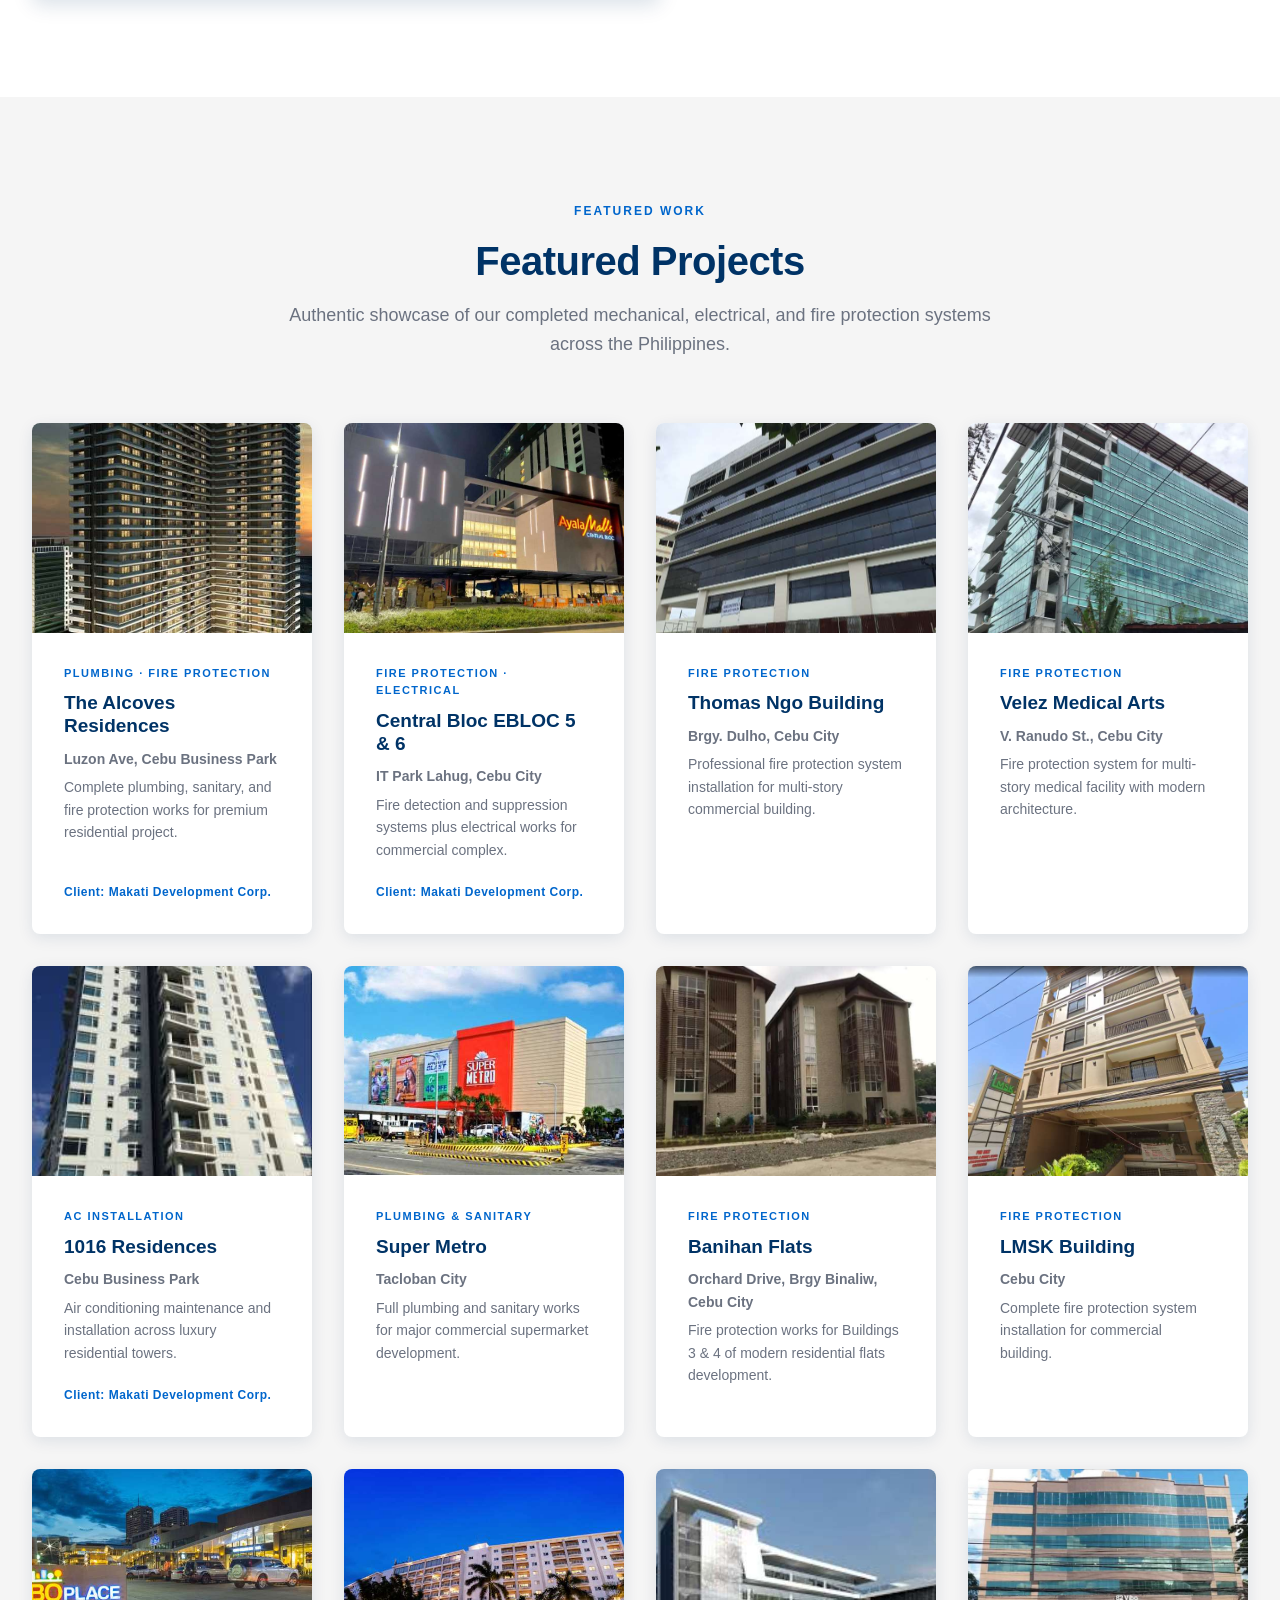
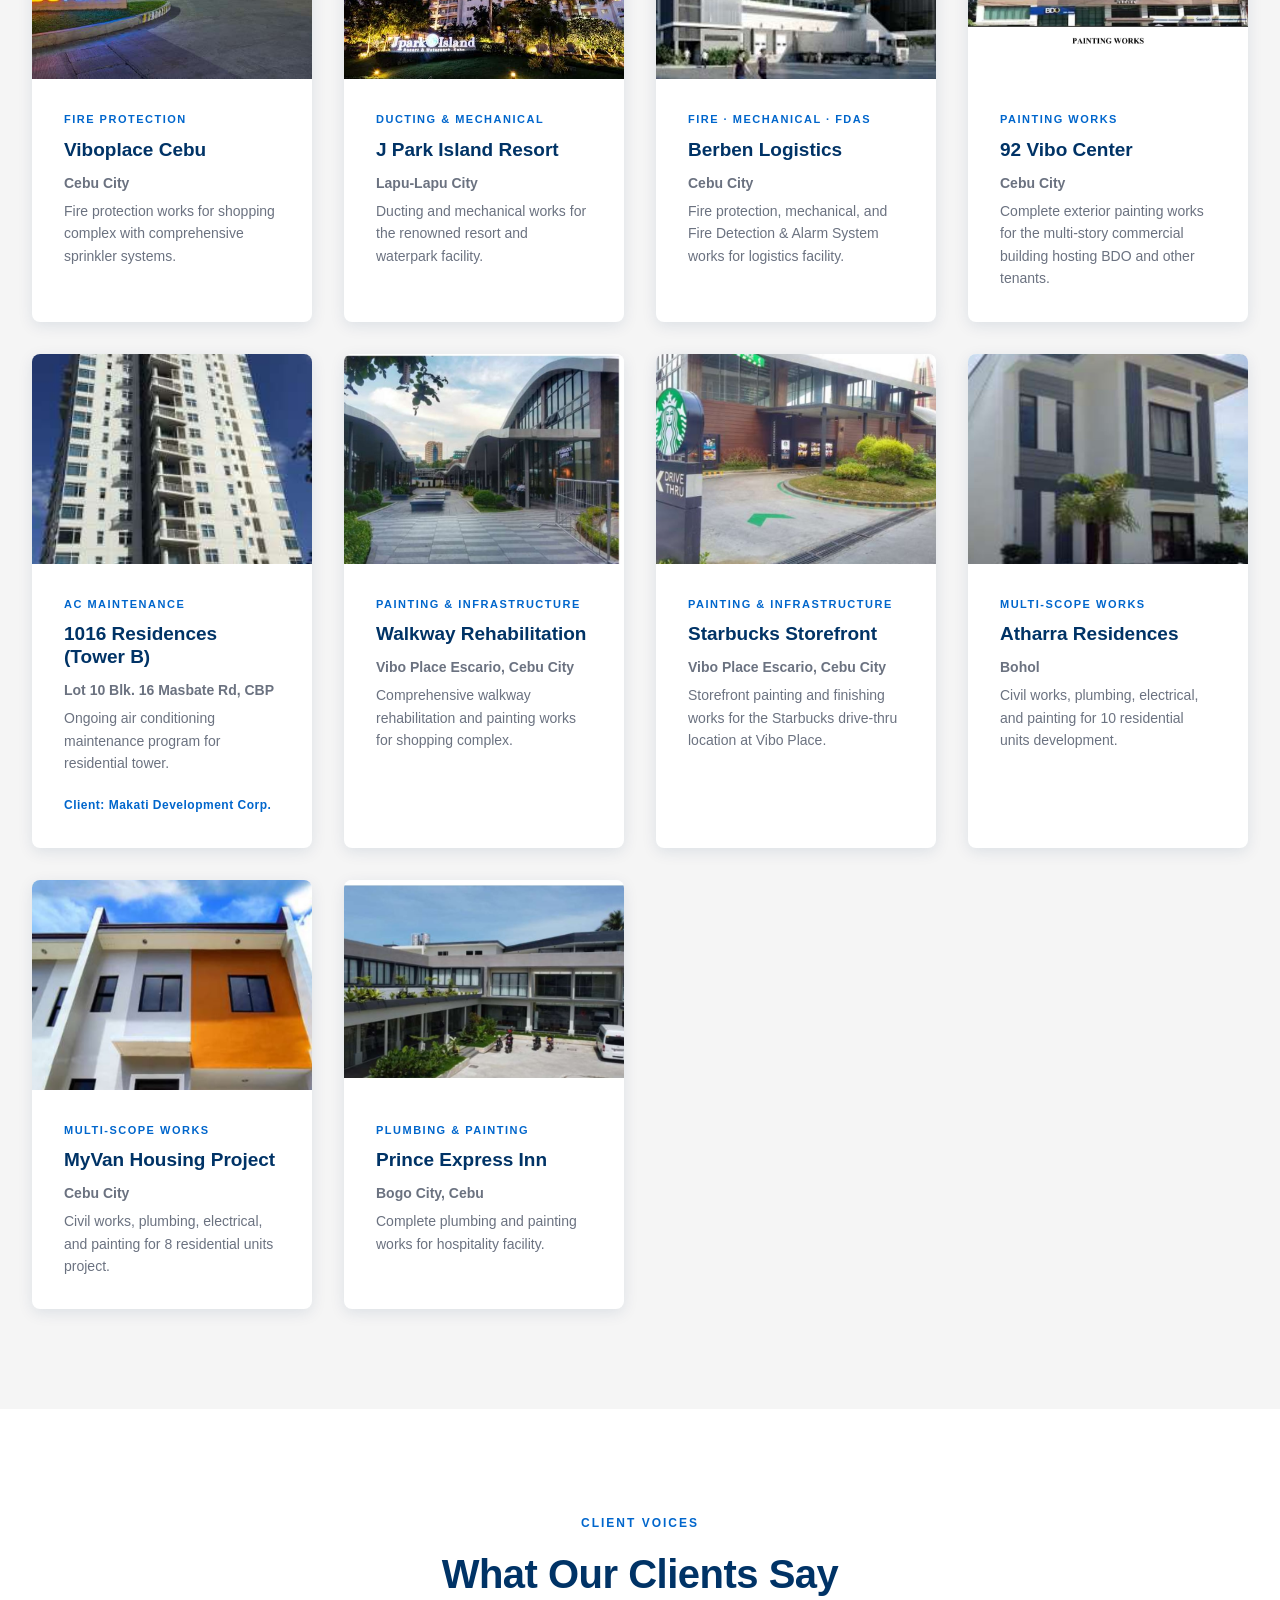
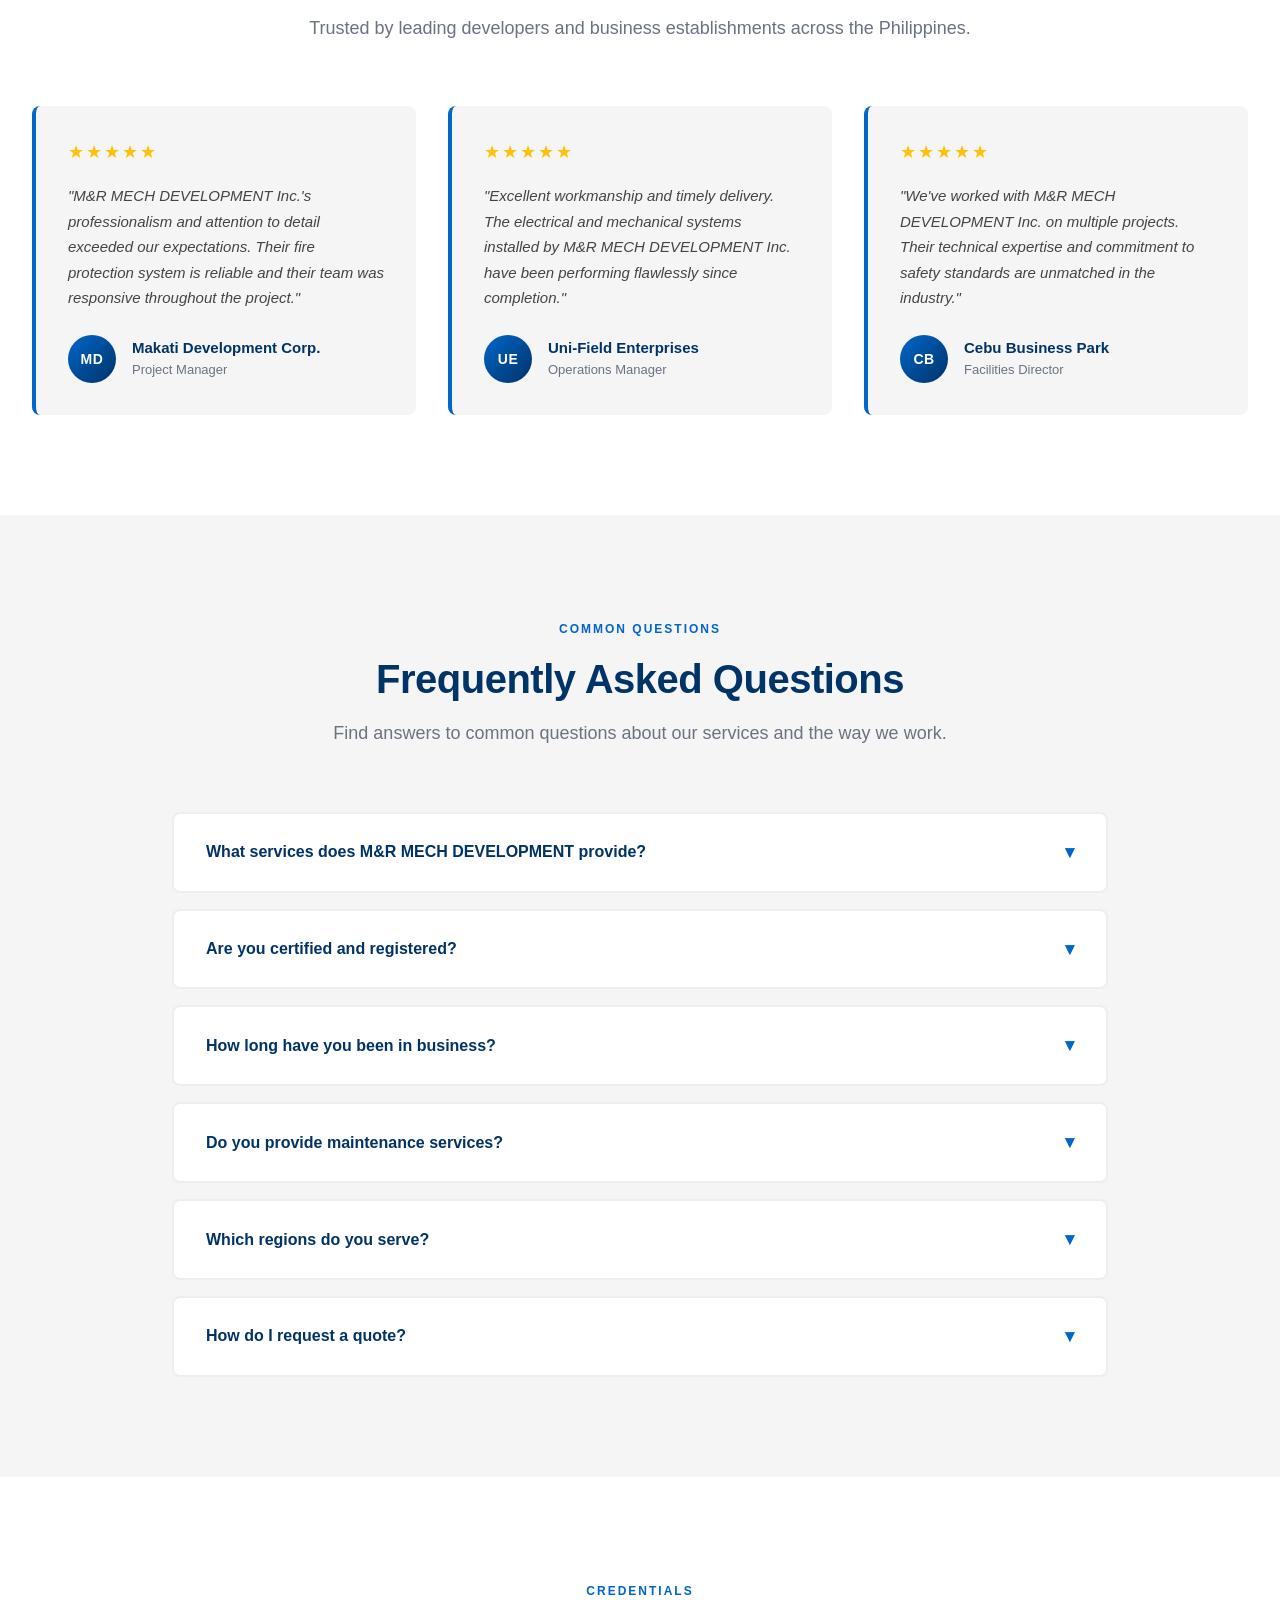
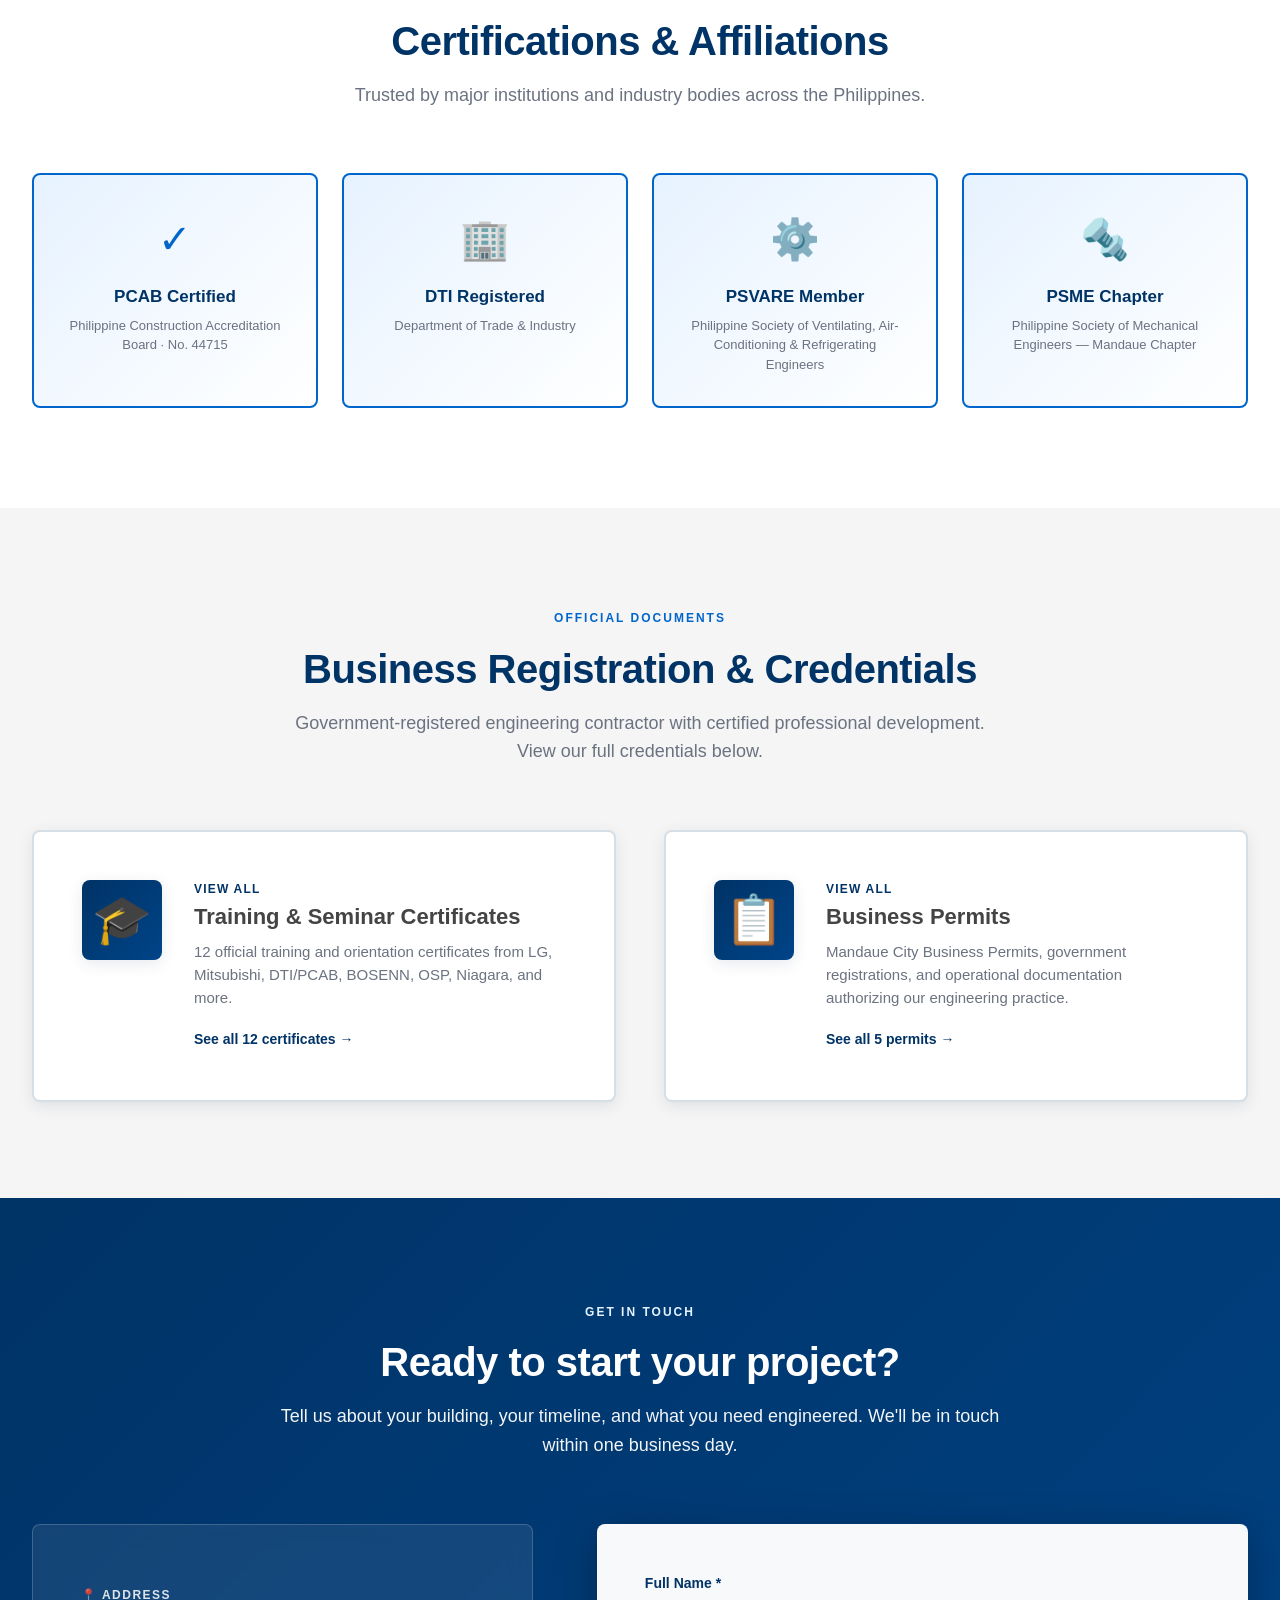
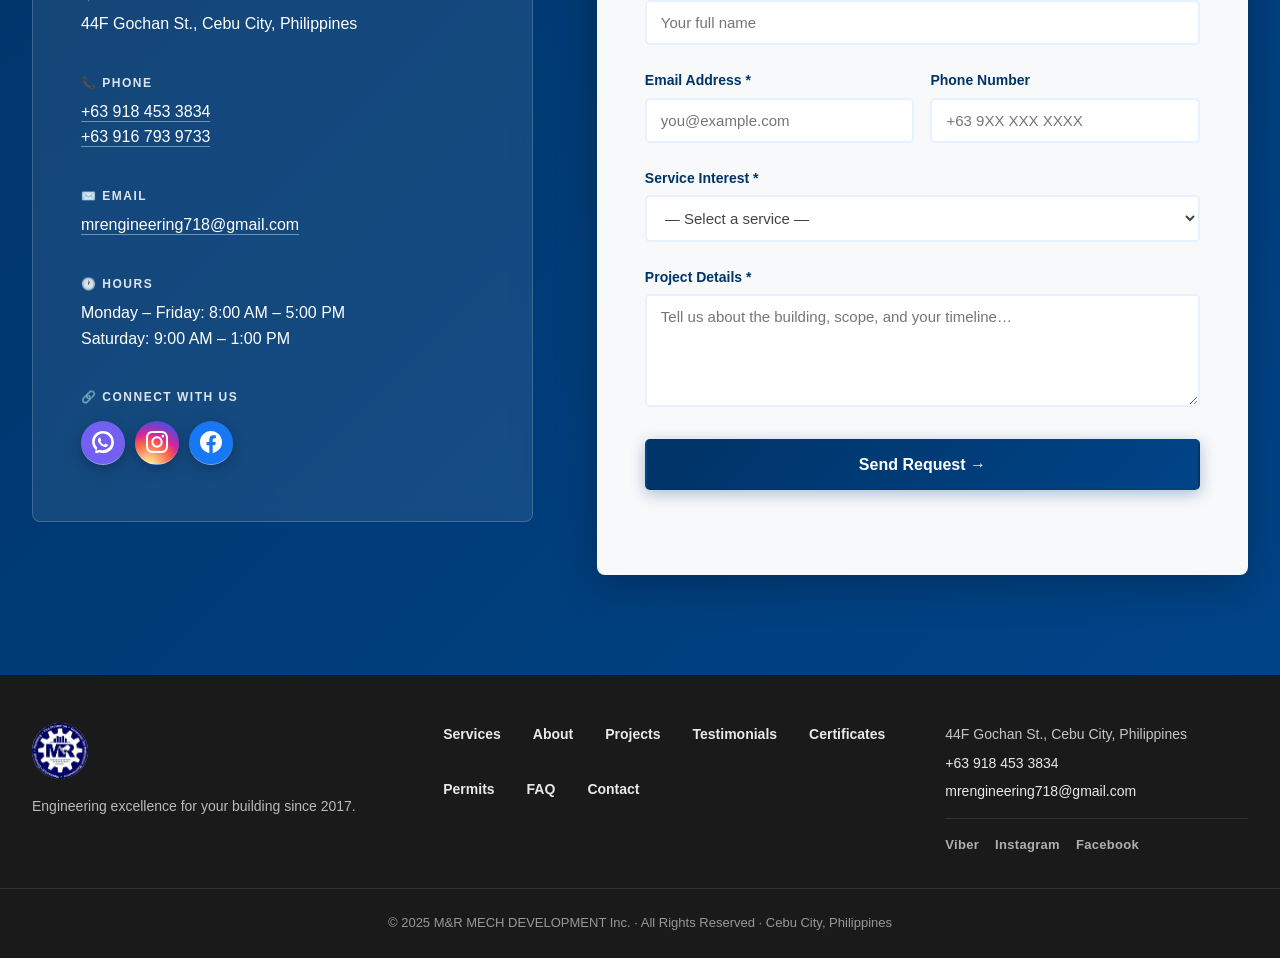
==== commit ef1c2a52: "Remove confidential PRC ID from permits page permit-06.jpg contained the Professional Regulation Com" ====
--- a/index.html
+++ b/index.html
@@ -588,7 +588,7 @@
                 <span class="teaser-eyebrow">View All</span>
                 <h3>Business Permits</h3>
                 <p>Mandaue City Business Permits, government registrations, and operational documentation authorizing our engineering practice.</p>
-                <span class="teaser-cta">See all 6 permits →</span>
+                <span class="teaser-cta">See all 5 permits →</span>
               </div>
             </a>
           </div>
